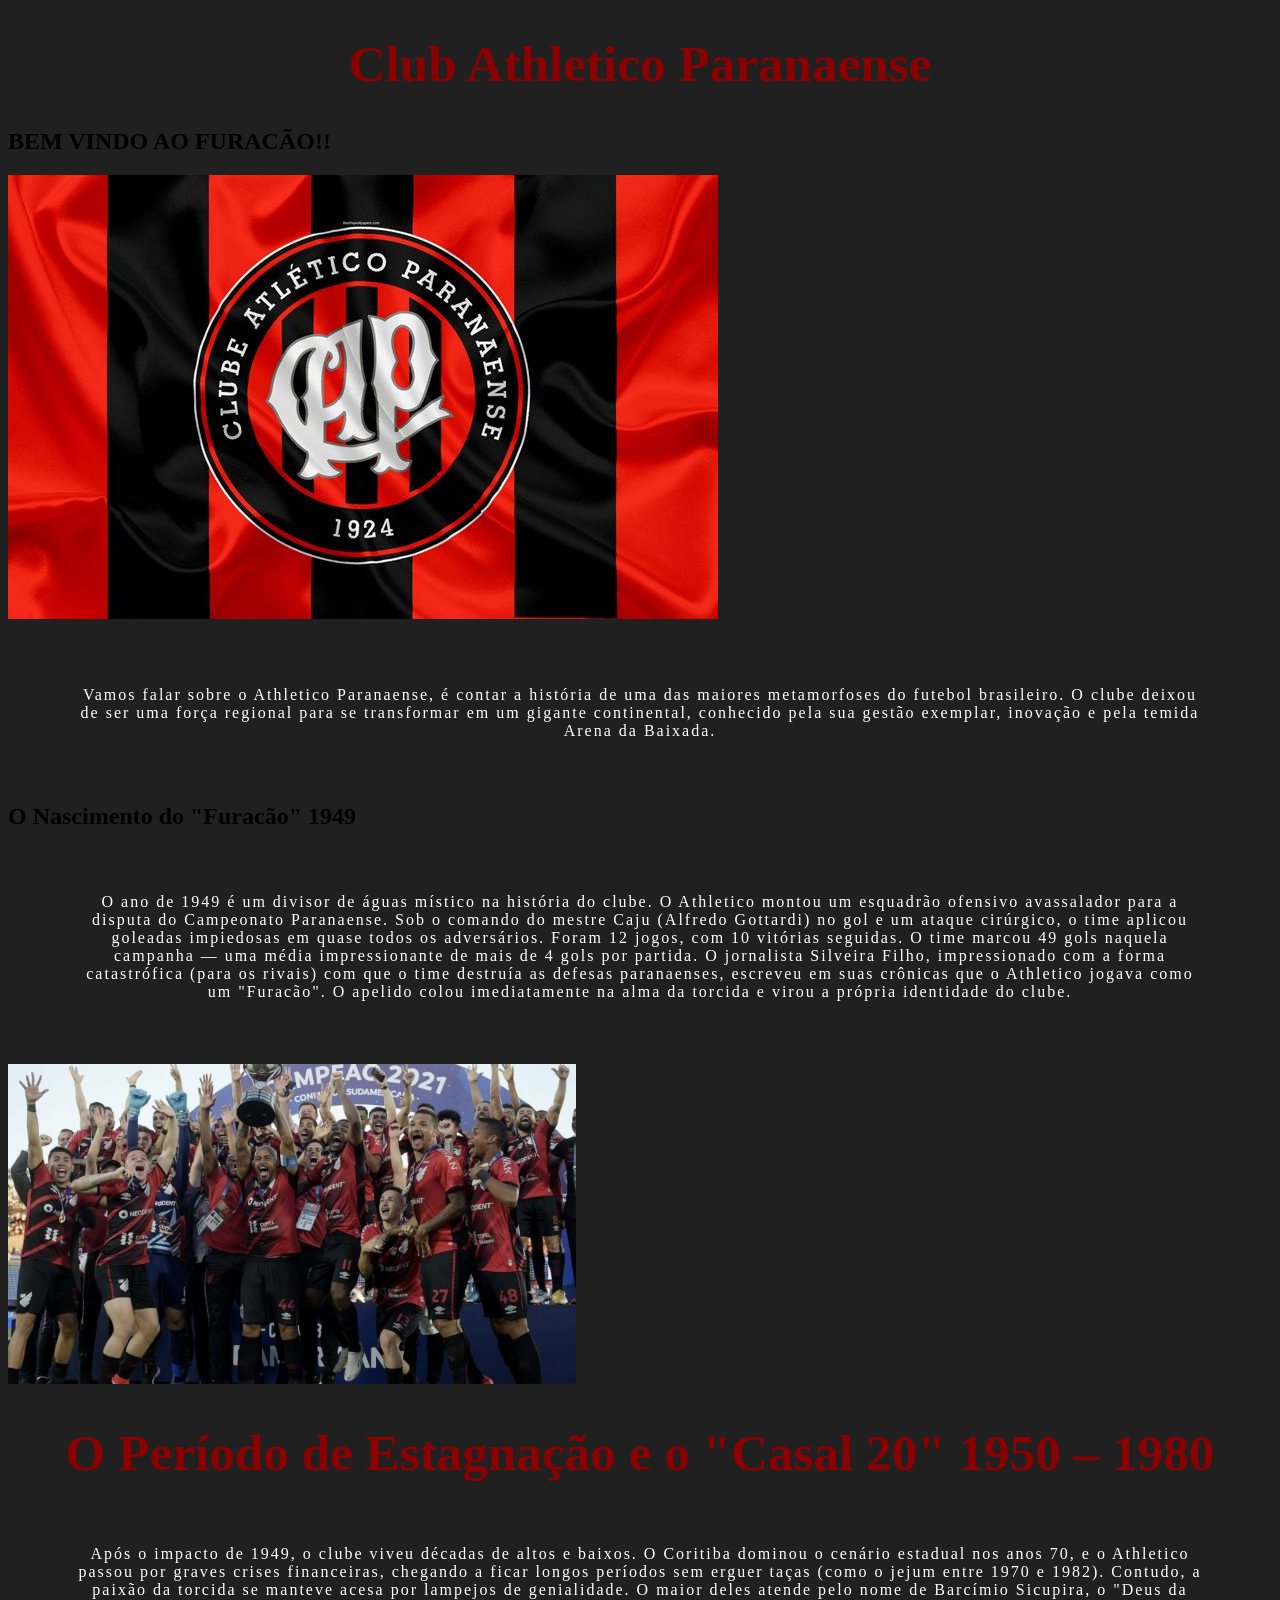
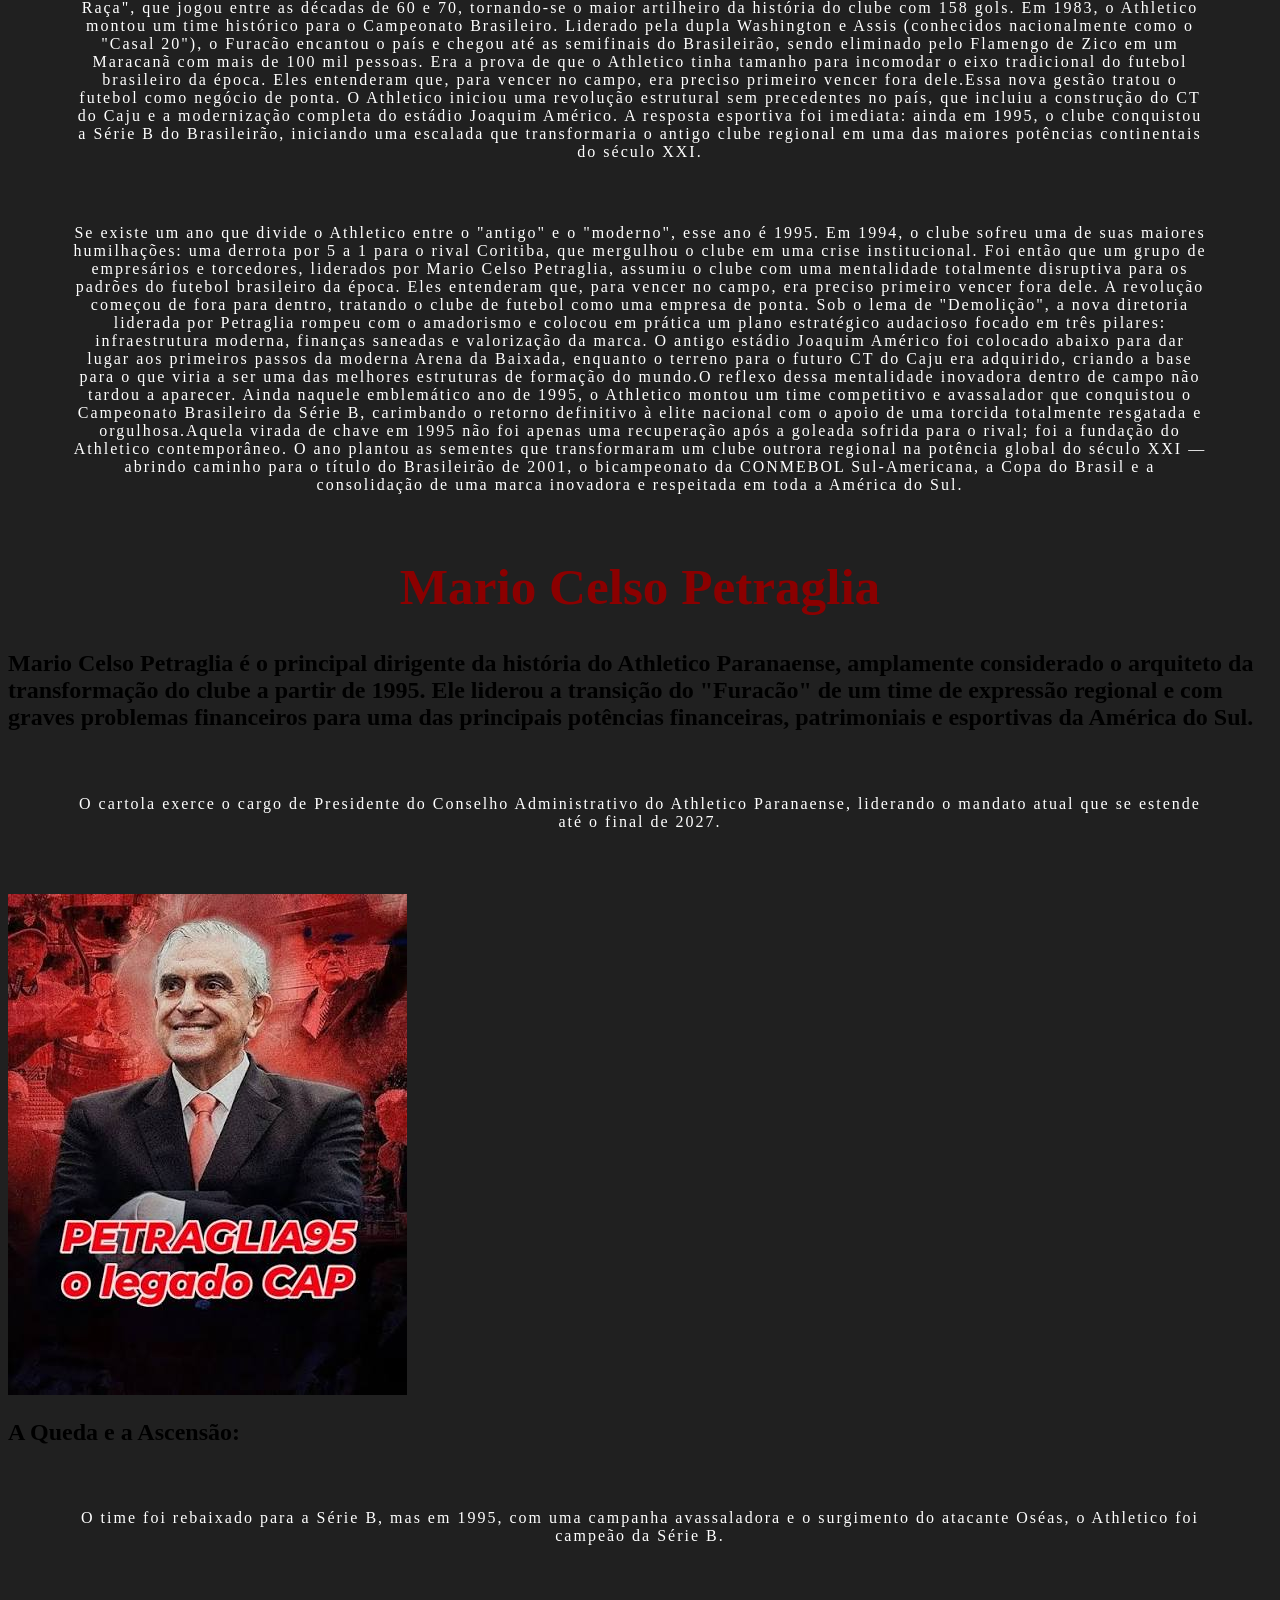
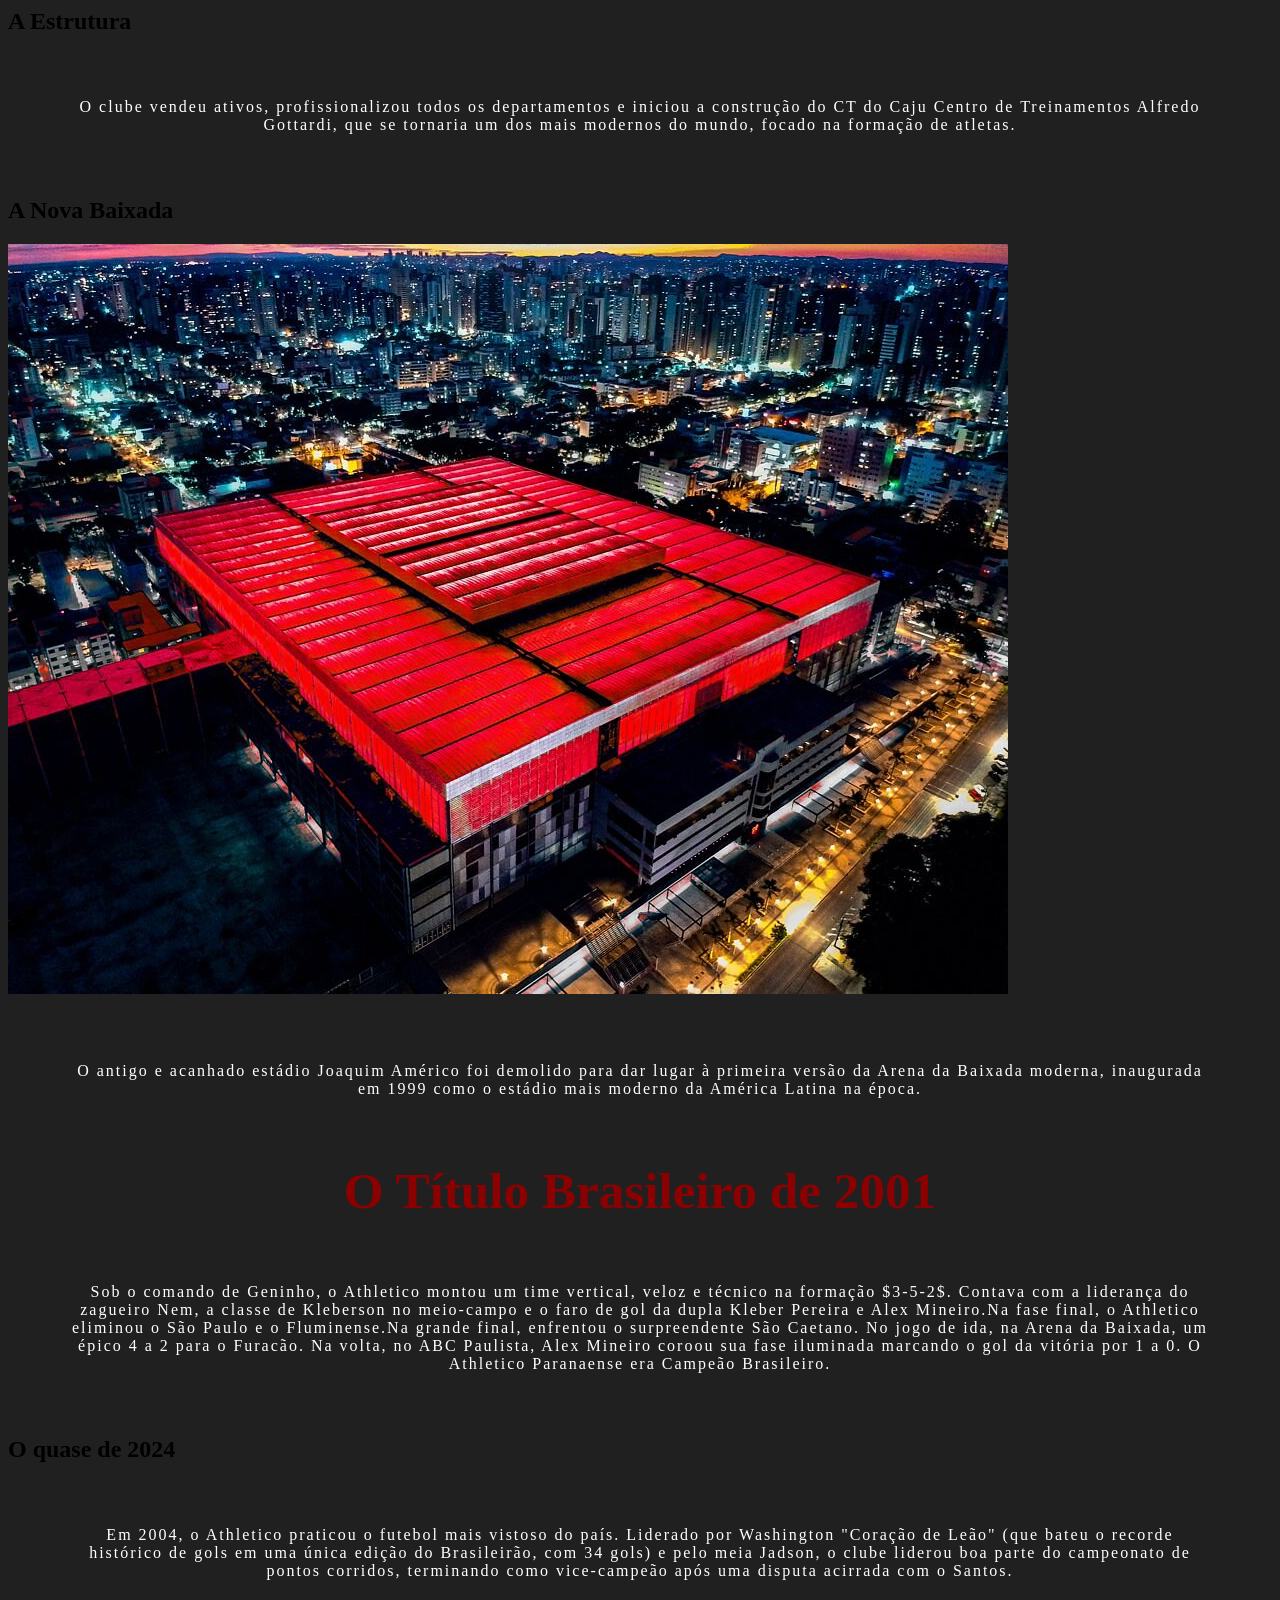
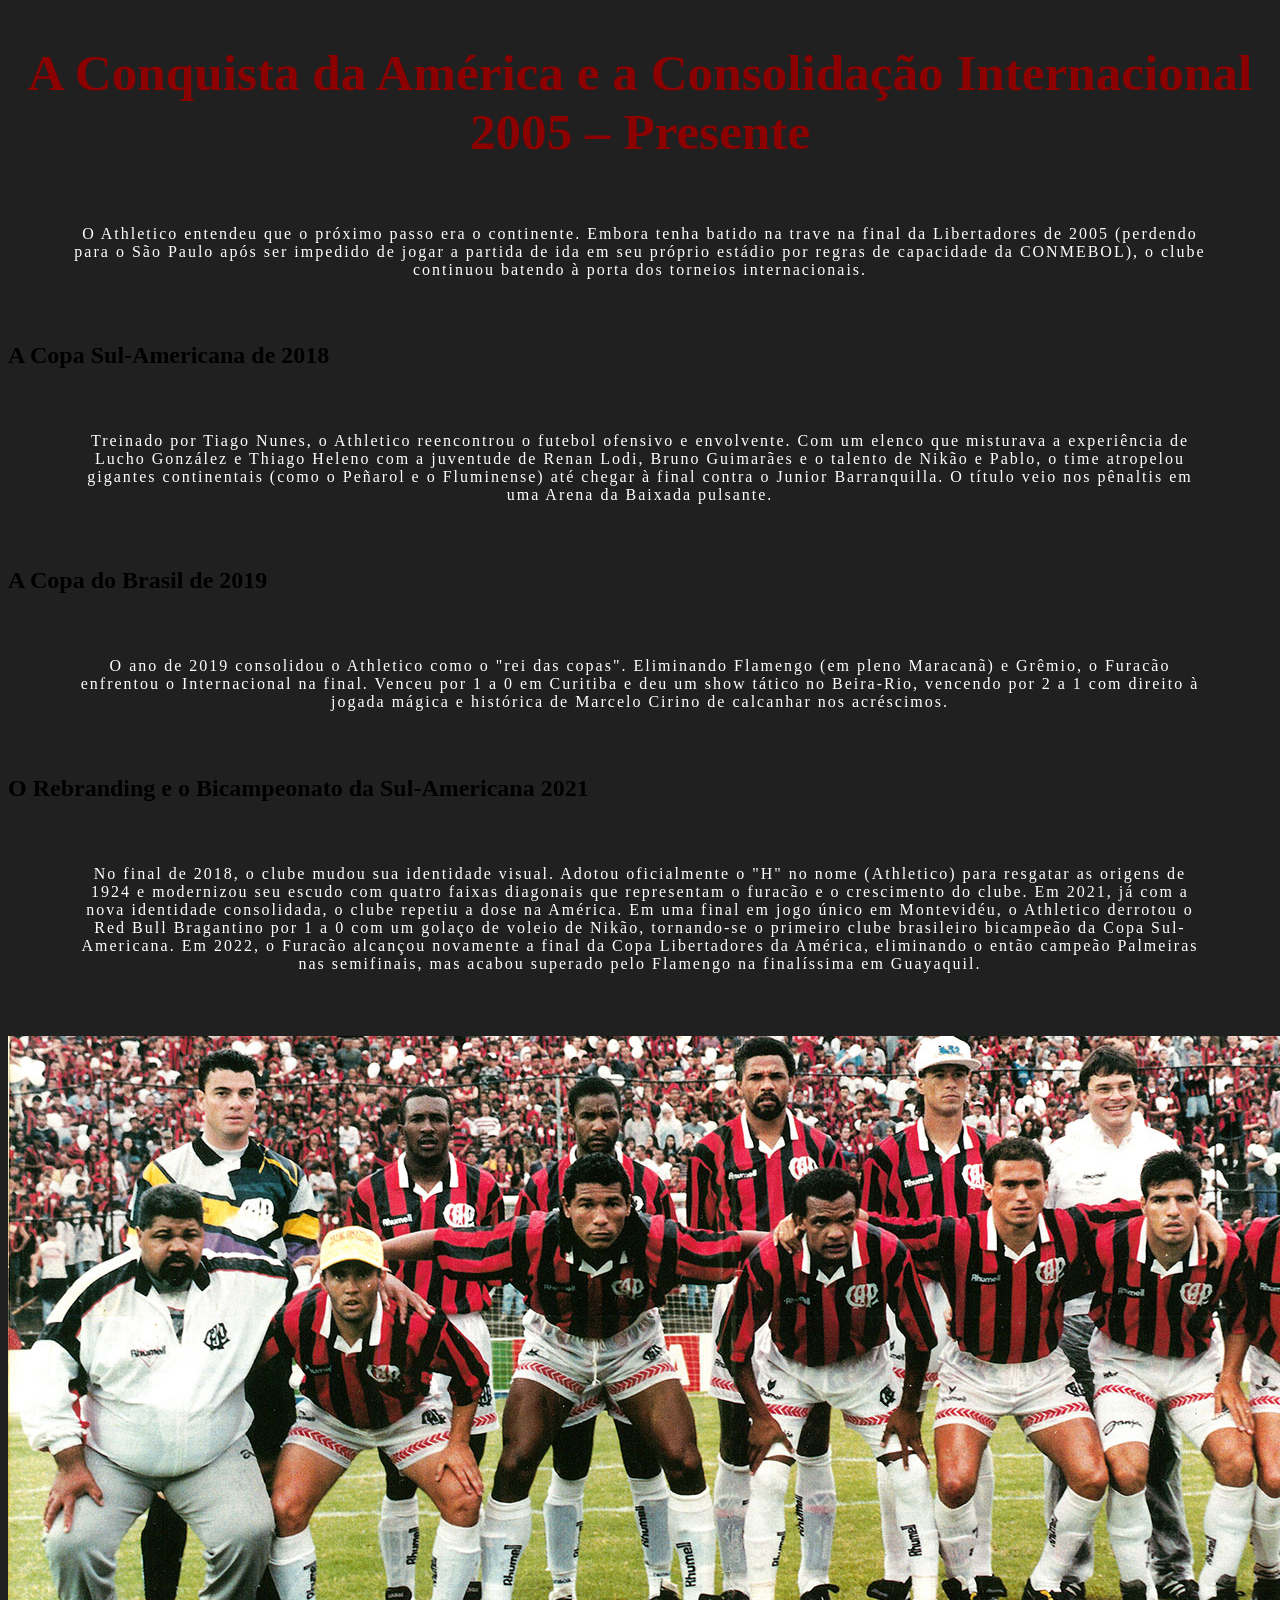
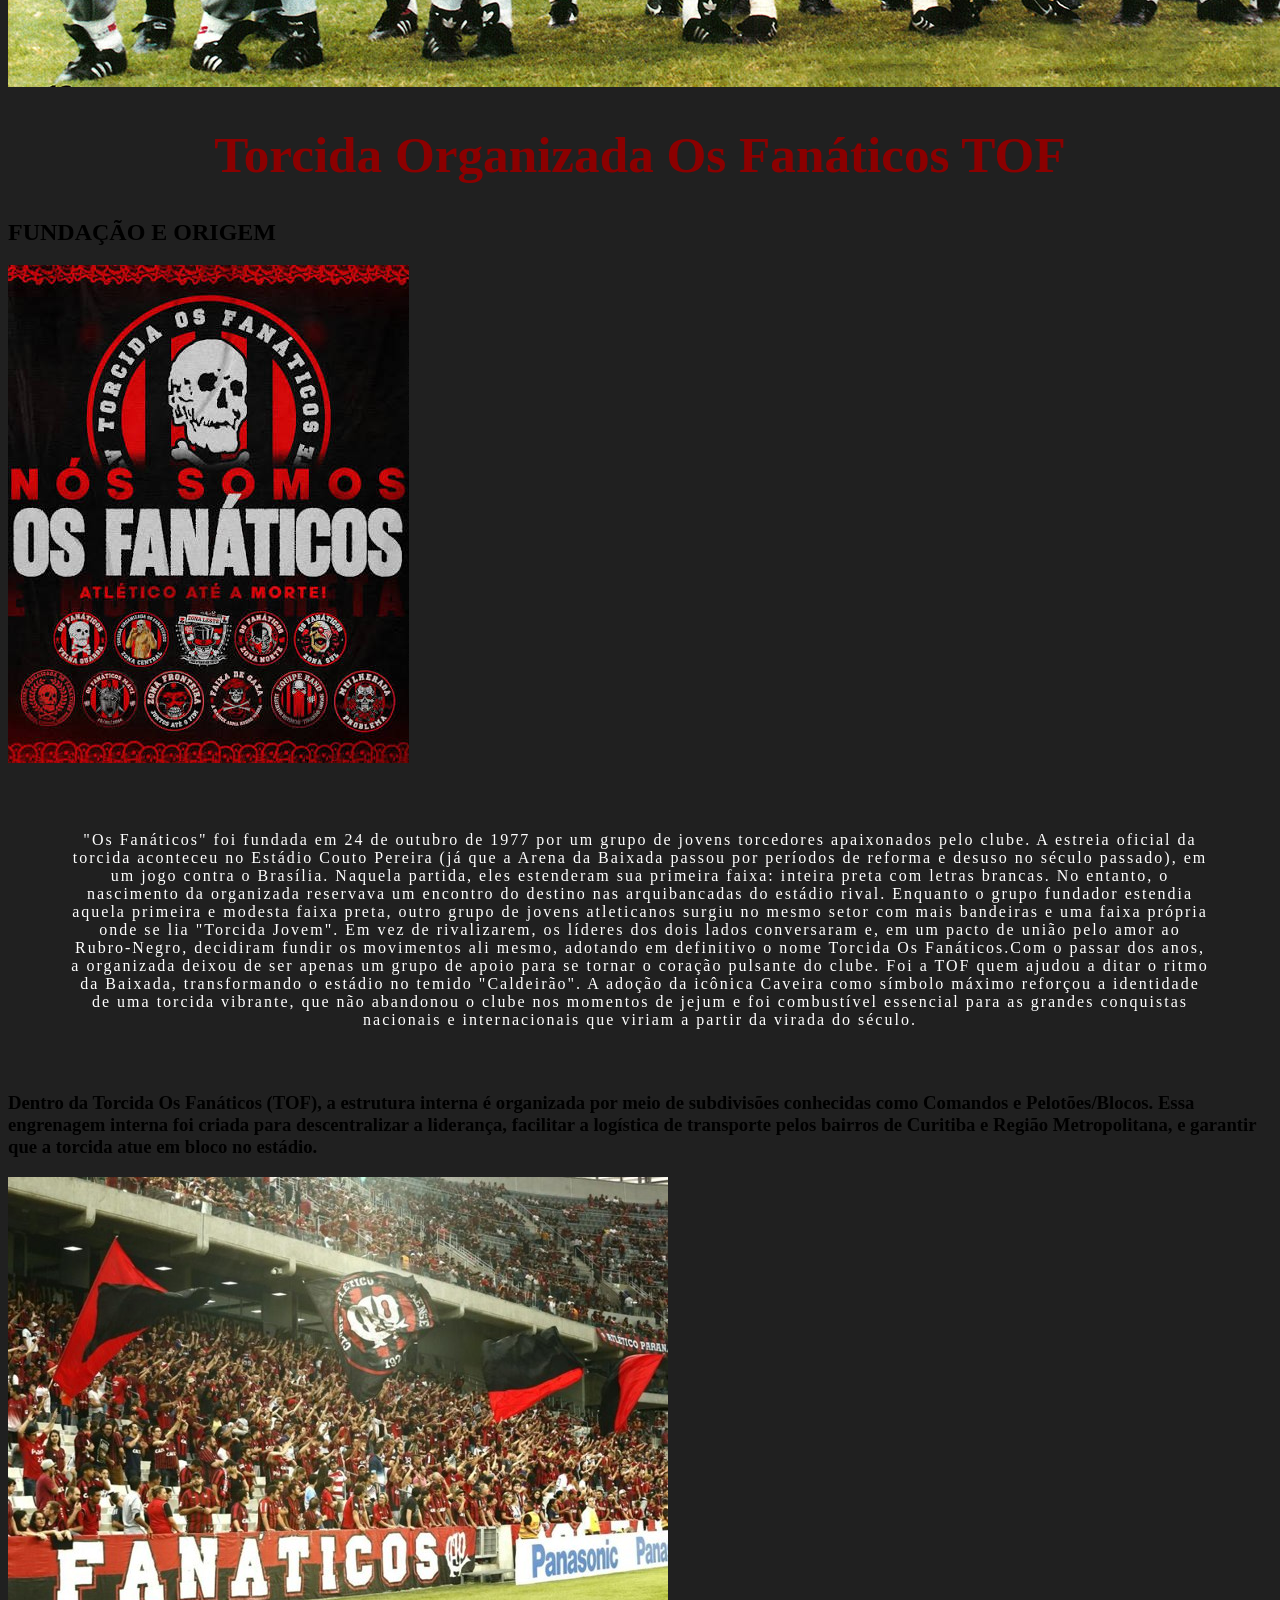
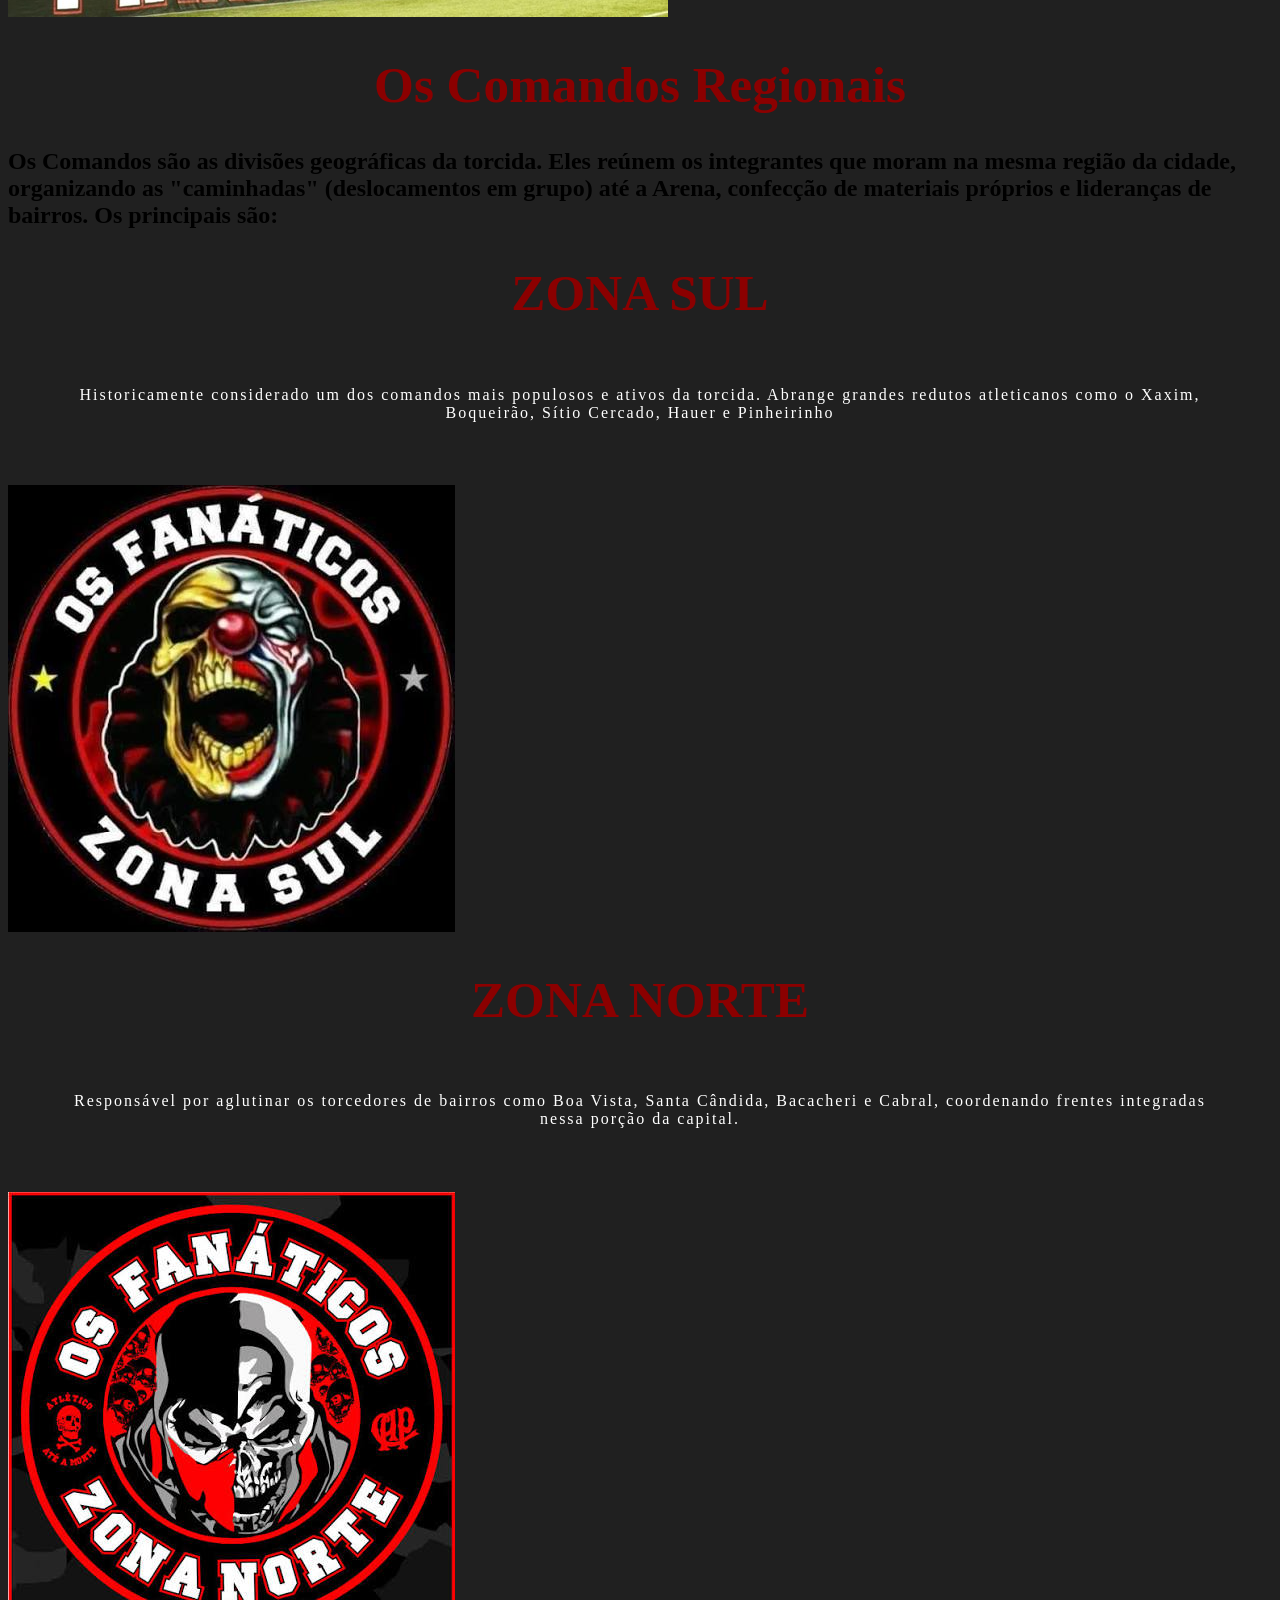
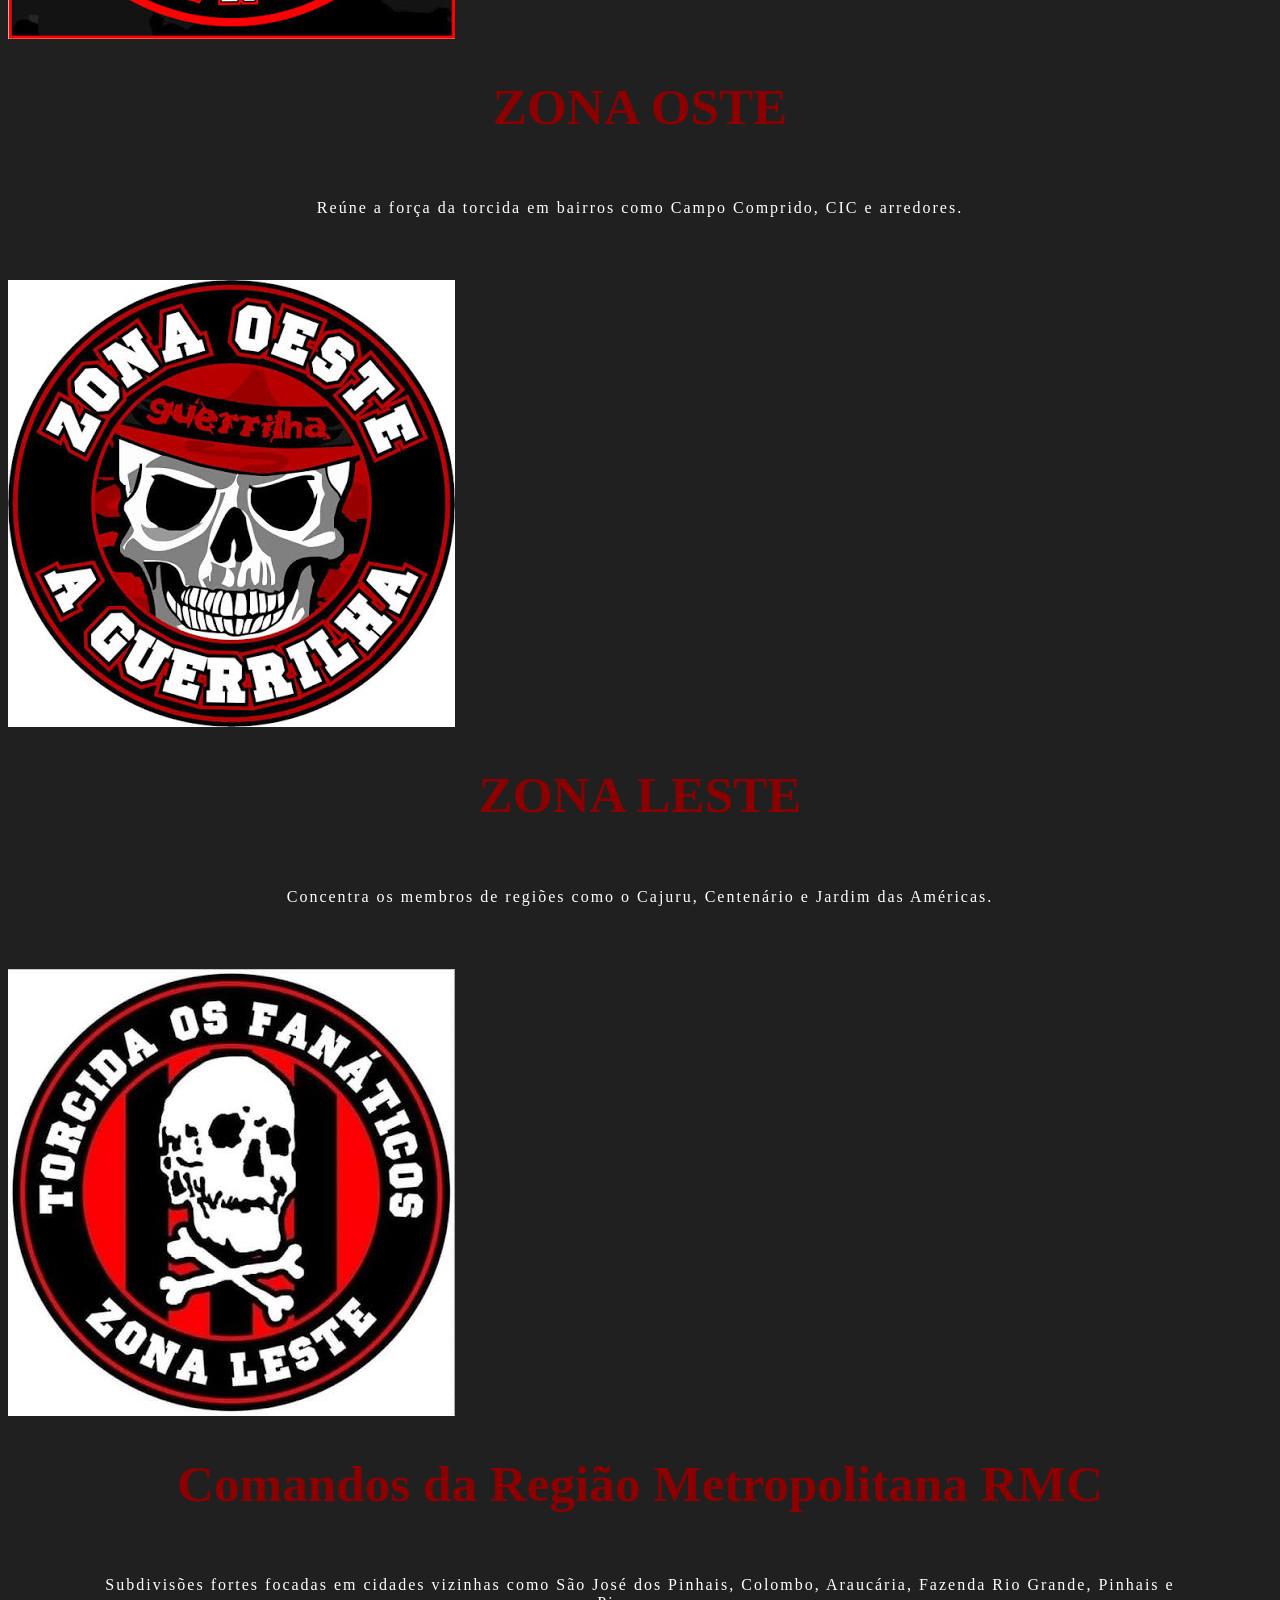
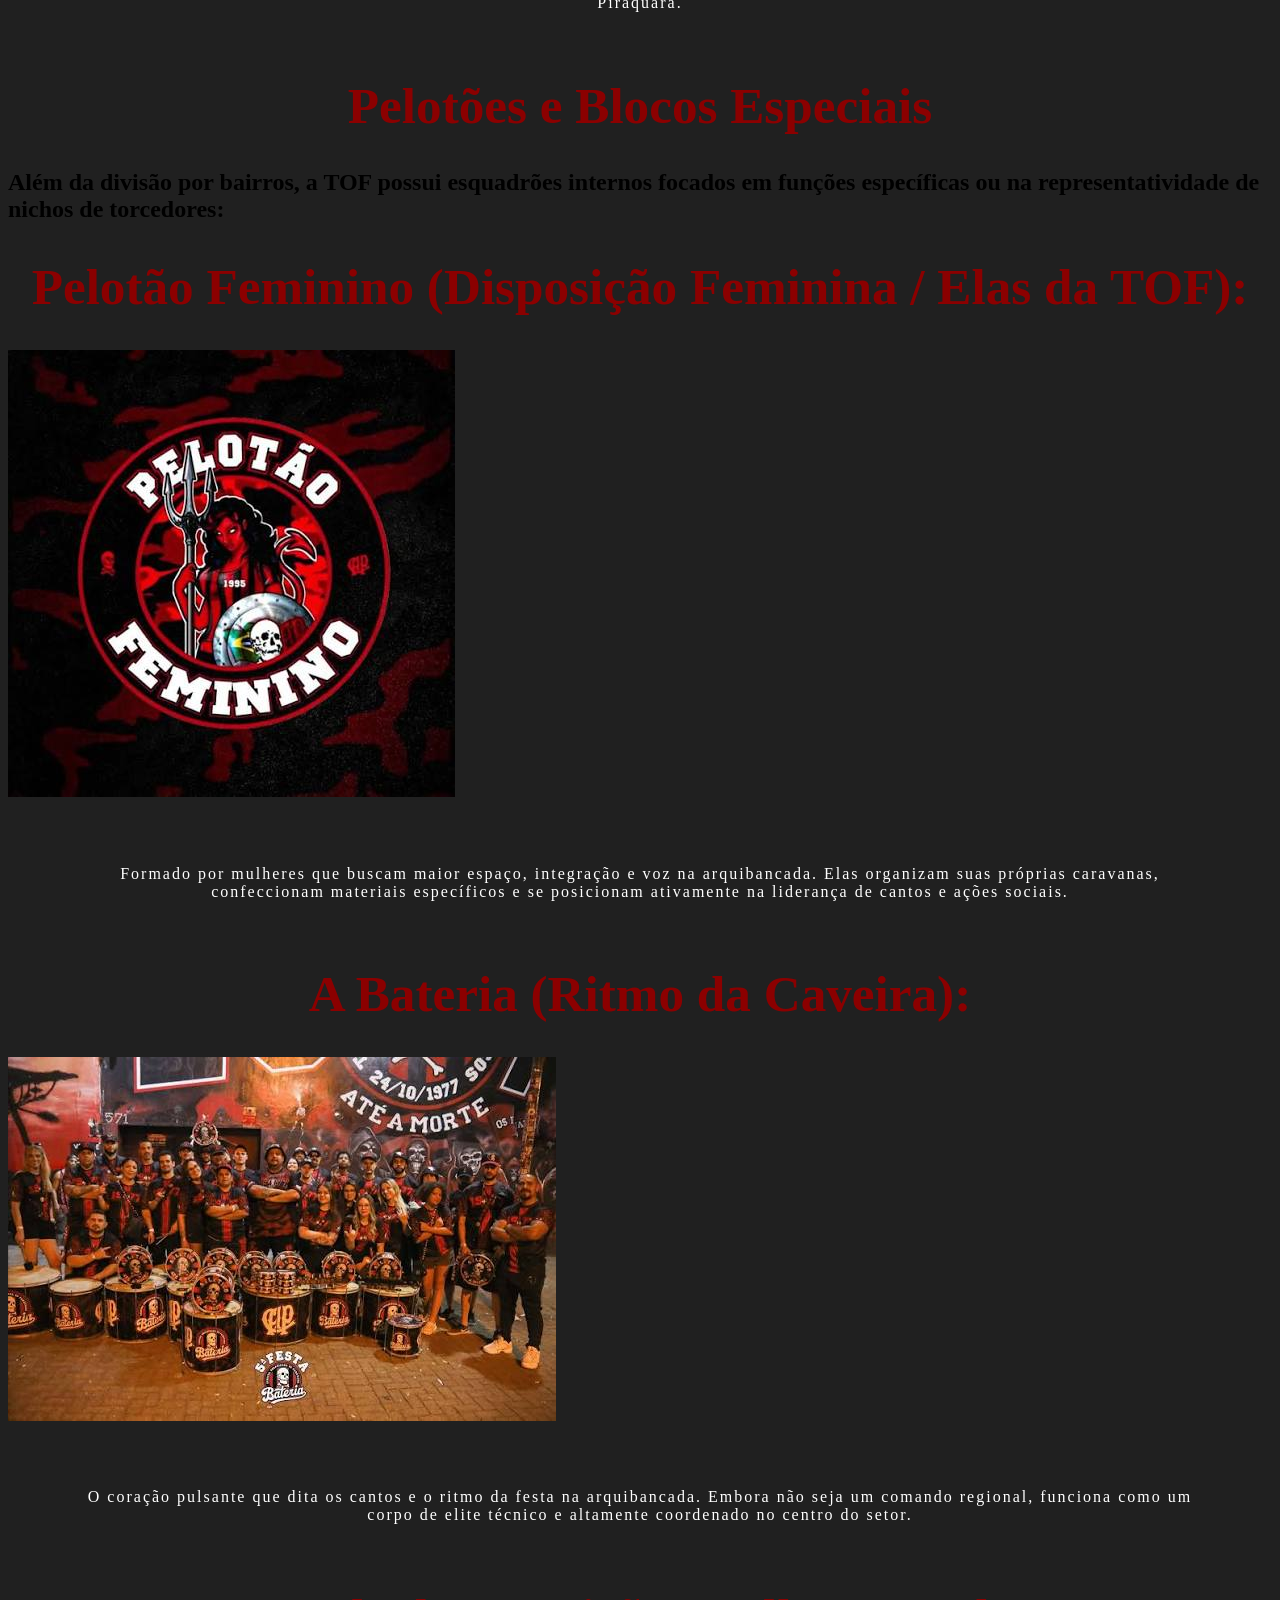
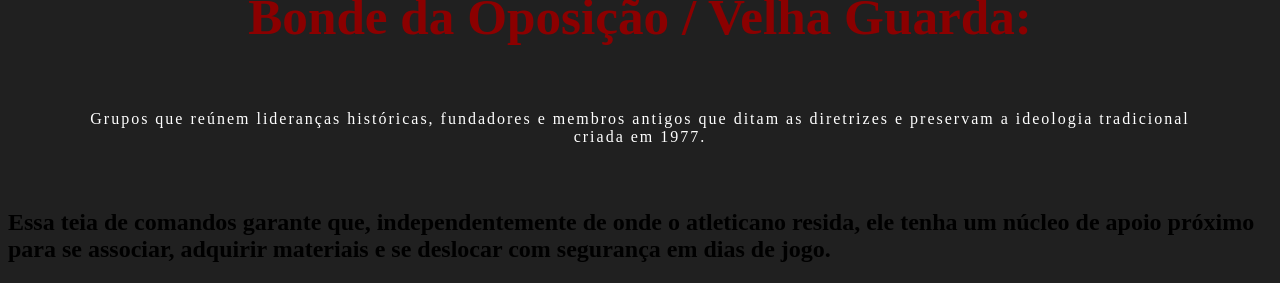
==== index.html @ fcdcac70 "." ====
<!DOCTYPE html>
<html lang="en">
<head>
<meta charset="UTF-8">
<meta name="viewport" content="width=device=width, initial-scale=1.0">
<link rel="stylesheet" href="style.css">
<title>Athletico</title>
</head>
<body>
    <h1>Club Athletico Paranaense</h1>
    <h2>BEM VINDO AO FURACÃO!!</h2>
    <img src="75b02979183a7129c64f2000c97578f3.jpg">
    <p> Vamos falar sobre o Athletico Paranaense, é contar a história de uma das maiores metamorfoses do futebol brasileiro. O clube deixou de ser uma força regional para se transformar em um gigante continental, conhecido pela sua gestão exemplar, inovação e pela temida Arena da Baixada.</p>
    

    <h2>O Nascimento do "Furacão" 1949</h2>
    <p>O ano de 1949 é um divisor de águas místico na história do clube. O Athletico montou um esquadrão ofensivo avassalador para a disputa do Campeonato Paranaense. Sob o comando do mestre Caju (Alfredo Gottardi) no gol e um ataque cirúrgico, o time aplicou goleadas impiedosas em quase todos os adversários.
        Foram 12 jogos, com 10 vitórias seguidas. O time marcou 49 gols naquela campanha — uma média impressionante de mais de 4 gols por partida. O jornalista Silveira Filho, impressionado com a forma catastrófica (para os rivais) com que o time destruía as defesas paranaenses, escreveu em suas crônicas que o Athletico jogava como um "Furacão". O apelido colou imediatamente na alma da torcida e virou a própria identidade do clube.
    </p>
    <img src="titulos-do-Athletico-PR-568x320.jpg">


    <h1>O Período de Estagnação e o "Casal 20" 1950 – 1980</h1>
    <p>Após o impacto de 1949, o clube viveu décadas de altos e baixos. O Coritiba dominou o cenário estadual nos anos 70, e o Athletico passou por graves crises financeiras, chegando a ficar longos períodos sem erguer taças (como o jejum entre 1970 e 1982).
Contudo, a paixão da torcida se manteve acesa por lampejos de genialidade. O maior deles atende pelo nome de Barcímio Sicupira, o "Deus da Raça", que jogou entre as décadas de 60 e 70, tornando-se o maior artilheiro da história do clube com 158 gols.
Em 1983, o Athletico montou um time histórico para o Campeonato Brasileiro. Liderado pela dupla Washington e Assis (conhecidos nacionalmente como o "Casal 20"), o Furacão encantou o país e chegou até as semifinais do Brasileirão, sendo eliminado pelo Flamengo de Zico em um Maracanã com mais de 100 mil pessoas. Era a prova de que o Athletico tinha tamanho para incomodar o eixo tradicional do futebol brasileiro da época. Eles entenderam que, para vencer no campo, era preciso primeiro vencer fora dele.Essa nova gestão tratou o futebol como negócio de ponta. O Athletico iniciou uma revolução estrutural sem precedentes no país, que incluiu a construção do CT do Caju e a modernização completa do estádio Joaquim Américo. A resposta esportiva foi imediata: ainda em 1995, o clube conquistou a Série B do Brasileirão, iniciando uma escalada que transformaria o antigo clube regional em uma das maiores potências continentais do século XXI.
</p>

<p>Se existe um ano que divide o Athletico entre o "antigo" e o "moderno", esse ano é 1995. Em 1994, o clube sofreu uma de suas maiores humilhações: uma derrota por 5 a 1 para o rival Coritiba, que mergulhou o clube em uma crise institucional.
Foi então que um grupo de empresários e torcedores, liderados por Mario Celso Petraglia, assumiu o clube com uma mentalidade totalmente disruptiva para os padrões do futebol brasileiro da época. Eles entenderam que, para vencer no campo, era preciso primeiro vencer fora dele. A revolução começou de fora para dentro, tratando o clube de futebol como uma empresa de ponta. Sob o lema de "Demolição", a nova diretoria liderada por Petraglia rompeu com o amadorismo e colocou em prática um plano estratégico audacioso focado em três pilares: infraestrutura moderna, finanças saneadas e valorização da marca. O antigo estádio Joaquim Américo foi colocado abaixo para dar lugar aos primeiros passos da moderna Arena da Baixada, enquanto o terreno para o futuro CT do Caju era adquirido, criando a base para o que viria a ser uma das melhores estruturas de formação do mundo.O reflexo dessa mentalidade inovadora dentro de campo não tardou a aparecer. Ainda naquele emblemático ano de 1995, o Athletico montou um time competitivo e avassalador que conquistou o Campeonato Brasileiro da Série B, carimbando o retorno definitivo à elite nacional com o apoio de uma torcida totalmente resgatada e orgulhosa.Aquela virada de chave em 1995 não foi apenas uma recuperação após a goleada sofrida para o rival; foi a fundação do Athletico contemporâneo. O ano plantou as sementes que transformaram um clube outrora regional na potência global do século XXI — abrindo caminho para o título do Brasileirão de 2001, o bicampeonato da CONMEBOL Sul-Americana, a Copa do Brasil e a consolidação de uma marca inovadora e respeitada em toda a América do Sul.
</p>

<h1>Mario Celso Petraglia</h1>
<h2>Mario Celso Petraglia é o principal dirigente da história do Athletico Paranaense, amplamente considerado o arquiteto da transformação do clube a partir de 1995. Ele liderou a transição do "Furacão" de um time de expressão regional e com graves problemas financeiros para uma das principais potências financeiras, patrimoniais e esportivas da América do Sul.</h2>
<p>O cartola exerce o cargo de Presidente do Conselho Administrativo do Athletico Paranaense, liderando o mandato atual que se estende até o final de 2027.</p>

<img src="mario.jpeg">

<h2>A Queda e a Ascensão:</h2>
<p>O time foi rebaixado para a Série B, mas em 1995, com uma campanha avassaladora e o surgimento do atacante Oséas, o Athletico foi campeão da Série B.</p>
<h2>A Estrutura</h2>
<p>O clube vendeu ativos, profissionalizou todos os departamentos e iniciou a construção do CT do Caju Centro de Treinamentos Alfredo Gottardi, que se tornaria um dos mais modernos do mundo, focado na formação de atletas.</p>

<h2>A Nova Baixada</h2>
<img src="iluminacao-noturna-da.jpg">

<p>O antigo e acanhado estádio Joaquim Américo foi demolido para dar lugar à primeira versão da Arena da Baixada moderna, inaugurada em 1999 como o estádio mais moderno da América Latina na época.</p>
<h1>O Título Brasileiro de 2001</h1>
<p>Sob o comando de Geninho, o Athletico montou um time vertical, veloz e técnico na formação $3-5-2$. Contava com a liderança do zagueiro Nem, a classe de Kleberson no meio-campo e o faro de gol da dupla Kleber Pereira e Alex Mineiro.Na fase final, o Athletico eliminou o São Paulo e o Fluminense.Na grande final, enfrentou o surpreendente São Caetano. No jogo de ida, na Arena da Baixada, um épico 4 a 2 para o Furacão. Na volta, no ABC Paulista, Alex Mineiro coroou sua fase iluminada marcando o gol da vitória por 1 a 0. O Athletico Paranaense era Campeão Brasileiro.</p>
<h2>O quase de 2024</h2>
<p>Em 2004, o Athletico praticou o futebol mais vistoso do país. Liderado por Washington "Coração de Leão" (que bateu o recorde histórico de gols em uma única edição do Brasileirão, com 34 gols) e pelo meia Jadson, o clube liderou boa parte do campeonato de pontos corridos, terminando como vice-campeão após uma disputa acirrada com o Santos.</p>

<h1>A Conquista da América e a Consolidação Internacional 2005 – Presente</h1>
<p>O Athletico entendeu que o próximo passo era o continente. Embora tenha batido na trave na final da Libertadores de 2005 (perdendo para o São Paulo após ser impedido de jogar a partida de ida em seu próprio estádio por regras de capacidade da CONMEBOL), o clube continuou batendo à porta dos torneios internacionais.</p>
<h2>A Copa Sul-Americana de 2018</h2>
<p>Treinado por Tiago Nunes, o Athletico reencontrou o futebol ofensivo e envolvente. Com um elenco que misturava a experiência de Lucho González e Thiago Heleno com a juventude de Renan Lodi, Bruno Guimarães e o talento de Nikão e Pablo, o time atropelou gigantes continentais (como o Peñarol e o Fluminense) até chegar à final contra o Junior Barranquilla. O título veio nos pênaltis em uma Arena da Baixada pulsante.</p>
<h2>A Copa do Brasil de 2019</h2>
<p>O ano de 2019 consolidou o Athletico como o "rei das copas". Eliminando Flamengo (em pleno Maracanã) e Grêmio, o Furacão enfrentou o Internacional na final. Venceu por 1 a 0 em Curitiba e deu um show tático no Beira-Rio, vencendo por 2 a 1 com direito à jogada mágica e histórica de Marcelo Cirino de calcanhar nos acréscimos.</p>
<h2>O Rebranding e o Bicampeonato da Sul-Americana 2021</h2>
<p>No final de 2018, o clube mudou sua identidade visual. Adotou oficialmente o "H" no nome (Athletico) para resgatar as origens de 1924 e modernizou seu escudo com quatro faixas diagonais que representam o furacão e o crescimento do clube.

Em 2021, já com a nova identidade consolidada, o clube repetiu a dose na América. Em uma final em jogo único em Montevidéu, o Athletico derrotou o Red Bull Bragantino por 1 a 0 com um golaço de voleio de Nikão, tornando-se o primeiro clube brasileiro bicampeão da Copa Sul-Americana.

Em 2022, o Furacão alcançou novamente a final da Copa Libertadores da América, eliminando o então campeão Palmeiras nas semifinais, mas acabou superado pelo Flamengo na finalíssima em Guayaquil.
</p>
 <img src="1995-O-PRIMEIRO-TITULO-NACIONAL1.jpg">

 <h1>Torcida Organizada Os Fanáticos TOF</h1>
 
 <h2>FUNDAÇÃO E ORIGEM</h2>
 <img src="images (4).jpeg">
 <p>"Os Fanáticos" foi fundada em 24 de outubro de 1977 por um grupo de jovens torcedores apaixonados pelo clube. A estreia oficial da torcida aconteceu no Estádio Couto Pereira (já que a Arena da Baixada passou por períodos de reforma e desuso no século passado), em um jogo contra o Brasília. Naquela partida, eles estenderam sua primeira faixa: inteira preta com letras brancas.
No entanto, o nascimento da organizada reservava um encontro do destino nas arquibancadas do estádio rival. Enquanto o grupo fundador estendia aquela primeira e modesta faixa preta, outro grupo de jovens atleticanos surgiu no mesmo setor com mais bandeiras e uma faixa própria onde se lia "Torcida Jovem". Em vez de rivalizarem, os líderes dos dois lados conversaram e, em um pacto de união pelo amor ao Rubro-Negro, decidiram fundir os movimentos ali mesmo, adotando em definitivo o nome Torcida Os Fanáticos.Com o passar dos anos, a organizada deixou de ser apenas um grupo de apoio para se tornar o coração pulsante do clube. Foi a TOF quem ajudou a ditar o ritmo da Baixada, transformando o estádio no temido "Caldeirão". A adoção da icônica Caveira como símbolo máximo reforçou a identidade de uma torcida vibrante, que não abandonou o clube nos momentos de jejum e foi combustível essencial para as grandes conquistas nacionais e internacionais que viriam a partir da virada do século.
 </p>

 <h3>Dentro da Torcida Os Fanáticos (TOF), a estrutura interna é organizada por meio de subdivisões conhecidas como Comandos e Pelotões/Blocos. Essa engrenagem interna foi criada para descentralizar a liderança, facilitar a logística de transporte pelos bairros de Curitiba e Região Metropolitana, e garantir que a torcida atue em bloco no estádio.</h3>
 <img src="tof.jpg">
 <h1>Os Comandos Regionais</h1>
 <h2>Os Comandos são as divisões geográficas da torcida. Eles reúnem os integrantes que moram na mesma região da cidade, organizando as "caminhadas" (deslocamentos em grupo) até a Arena, confecção de materiais próprios e lideranças de bairros. Os principais são:</h2>
 
 <h1>ZONA SUL</h1>
 <p> Historicamente considerado um dos comandos mais populosos e ativos da torcida. Abrange grandes redutos atleticanos como o Xaxim, Boqueirão, Sítio Cercado, Hauer e Pinheirinho</p>
 <img src="zonasul.jpeg">

 <h1>ZONA NORTE</h1>
 <p>Responsável por aglutinar os torcedores de bairros como Boa Vista, Santa Cândida, Bacacheri e Cabral, coordenando frentes integradas nessa porção da capital.</p>
 <img src="images (2).jpeg">

 <h1>ZONA OSTE</h1>
 <p>Reúne a força da torcida em bairros como Campo Comprido, CIC e arredores.</p>
 <img src="images (3).jpeg">

 <h1>ZONA LESTE</h1>
 <p>Concentra os membros de regiões como o Cajuru, Centenário e Jardim das Américas.</p>
 <img src="zonaleste.jpeg">

 <h1>Comandos da Região Metropolitana RMC</h1>
 <p>Subdivisões fortes focadas em cidades vizinhas como São José dos Pinhais, Colombo, Araucária, Fazenda Rio Grande, Pinhais e Piraquara.</p>

 <h1>Pelotões e Blocos Especiais</h1>
 <h2>Além da divisão por bairros, a TOF possui esquadrões internos focados em funções específicas ou na representatividade de nichos de torcedores:</h2>

 <h1>Pelotão Feminino (Disposição Feminina / Elas da TOF):</h1>
 <img src="images.jpeg">
 <p>Formado por mulheres que buscam maior espaço, integração e voz na arquibancada. Elas organizam suas próprias caravanas, confeccionam materiais específicos e se posicionam ativamente na liderança de cantos e ações sociais.</p>

 <h1>A Bateria (Ritmo da Caveira):</h1>
 <img src="bateria.jpeg">
 <p>O coração pulsante que dita os cantos e o ritmo da festa na arquibancada. Embora não seja um comando regional, funciona como um corpo de elite técnico e altamente coordenado no centro do setor.</p>

 <h1>Bonde da Oposição / Velha Guarda:</h1>
 <p>Grupos que reúnem lideranças históricas, fundadores e membros antigos que ditam as diretrizes e preservam a ideologia tradicional criada em 1977.</p>
 <h2>Essa teia de comandos garante que, independentemente de onde o atleticano resida, ele tenha um núcleo de apoio próximo para se associar, adquirir materiais e se deslocar com segurança em dias de jogo.</h2>
---- style.css ----
body{
    background-color: rgb(32, 32, 32);
}
h1{
    color:darkred;
    text-align: center;
    font-family: 'Times New Roman', Times, serif;
    font-size: 4vw;
}
p{
    color:rgb(255, 255, 255);
    text-align: center;
    font-family: "Papyrus", fantasy;
    margin: 5%;
    letter-spacing: 2px;
}
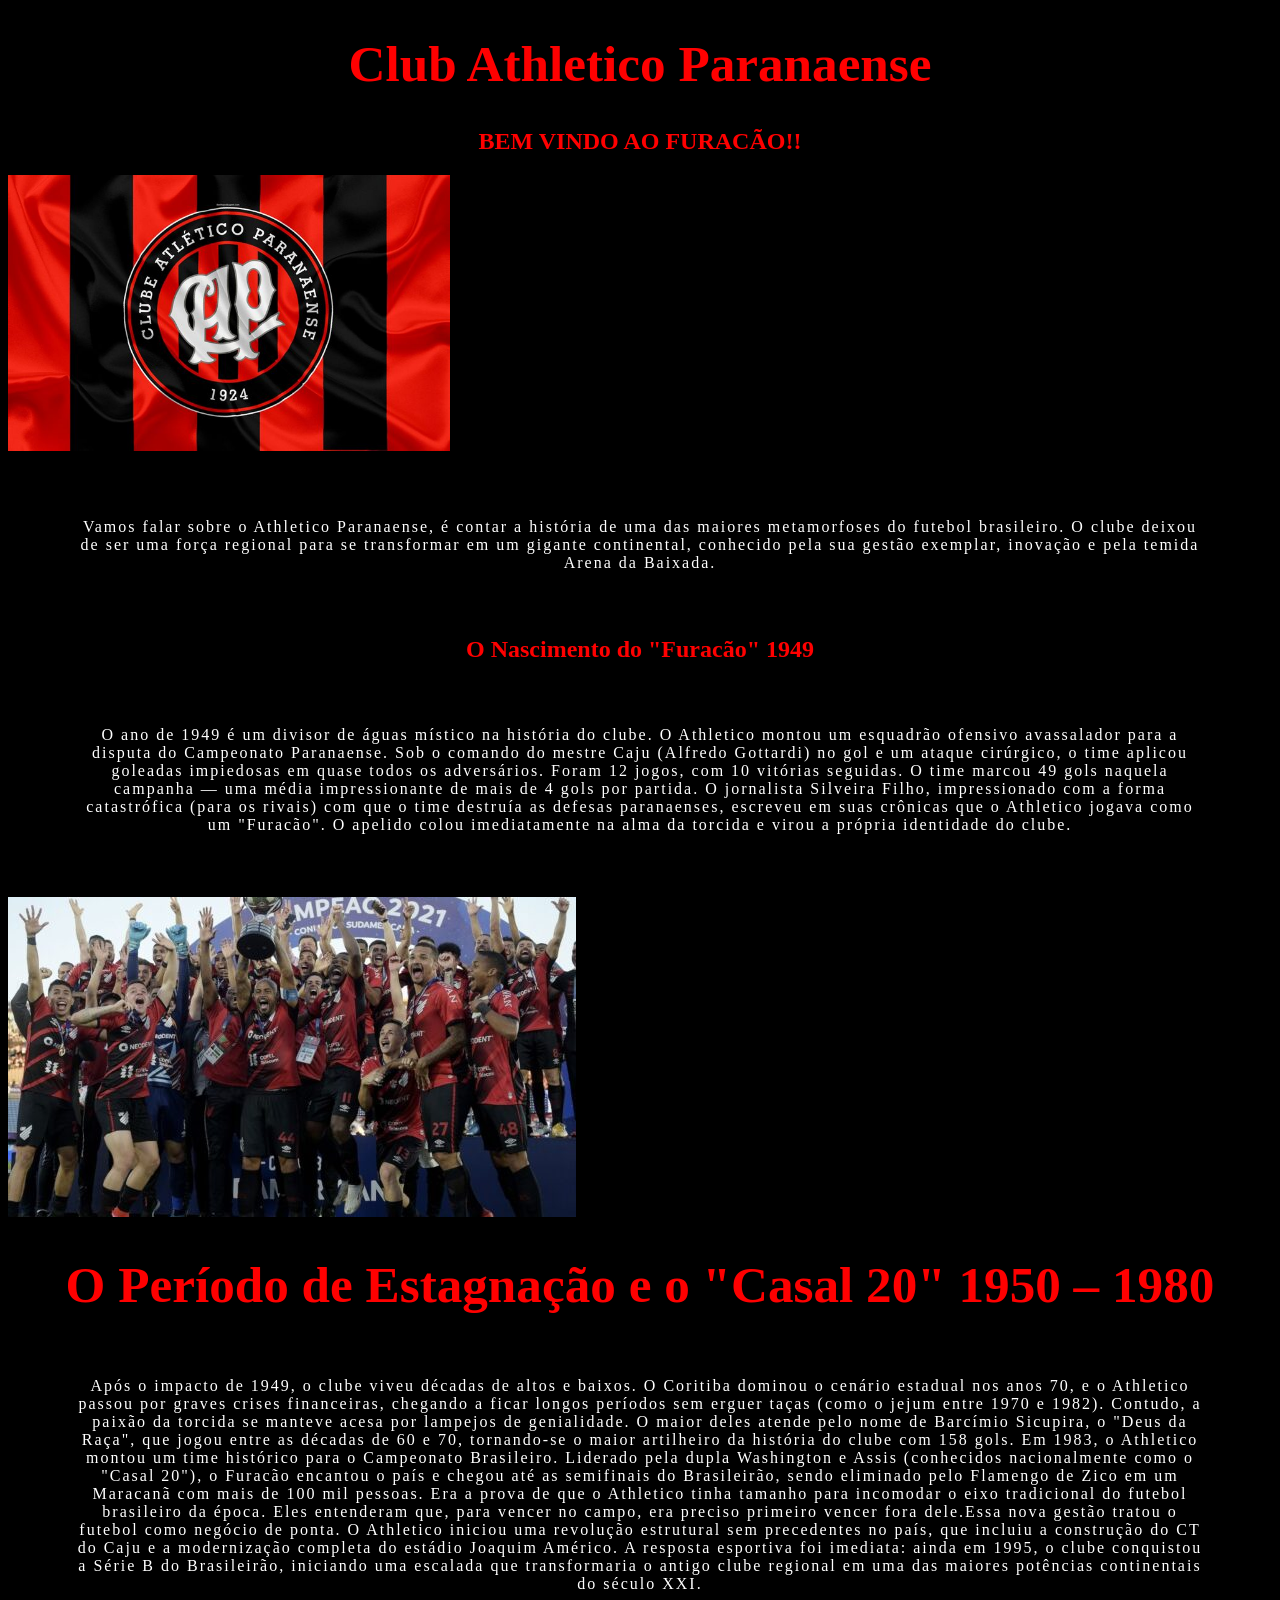
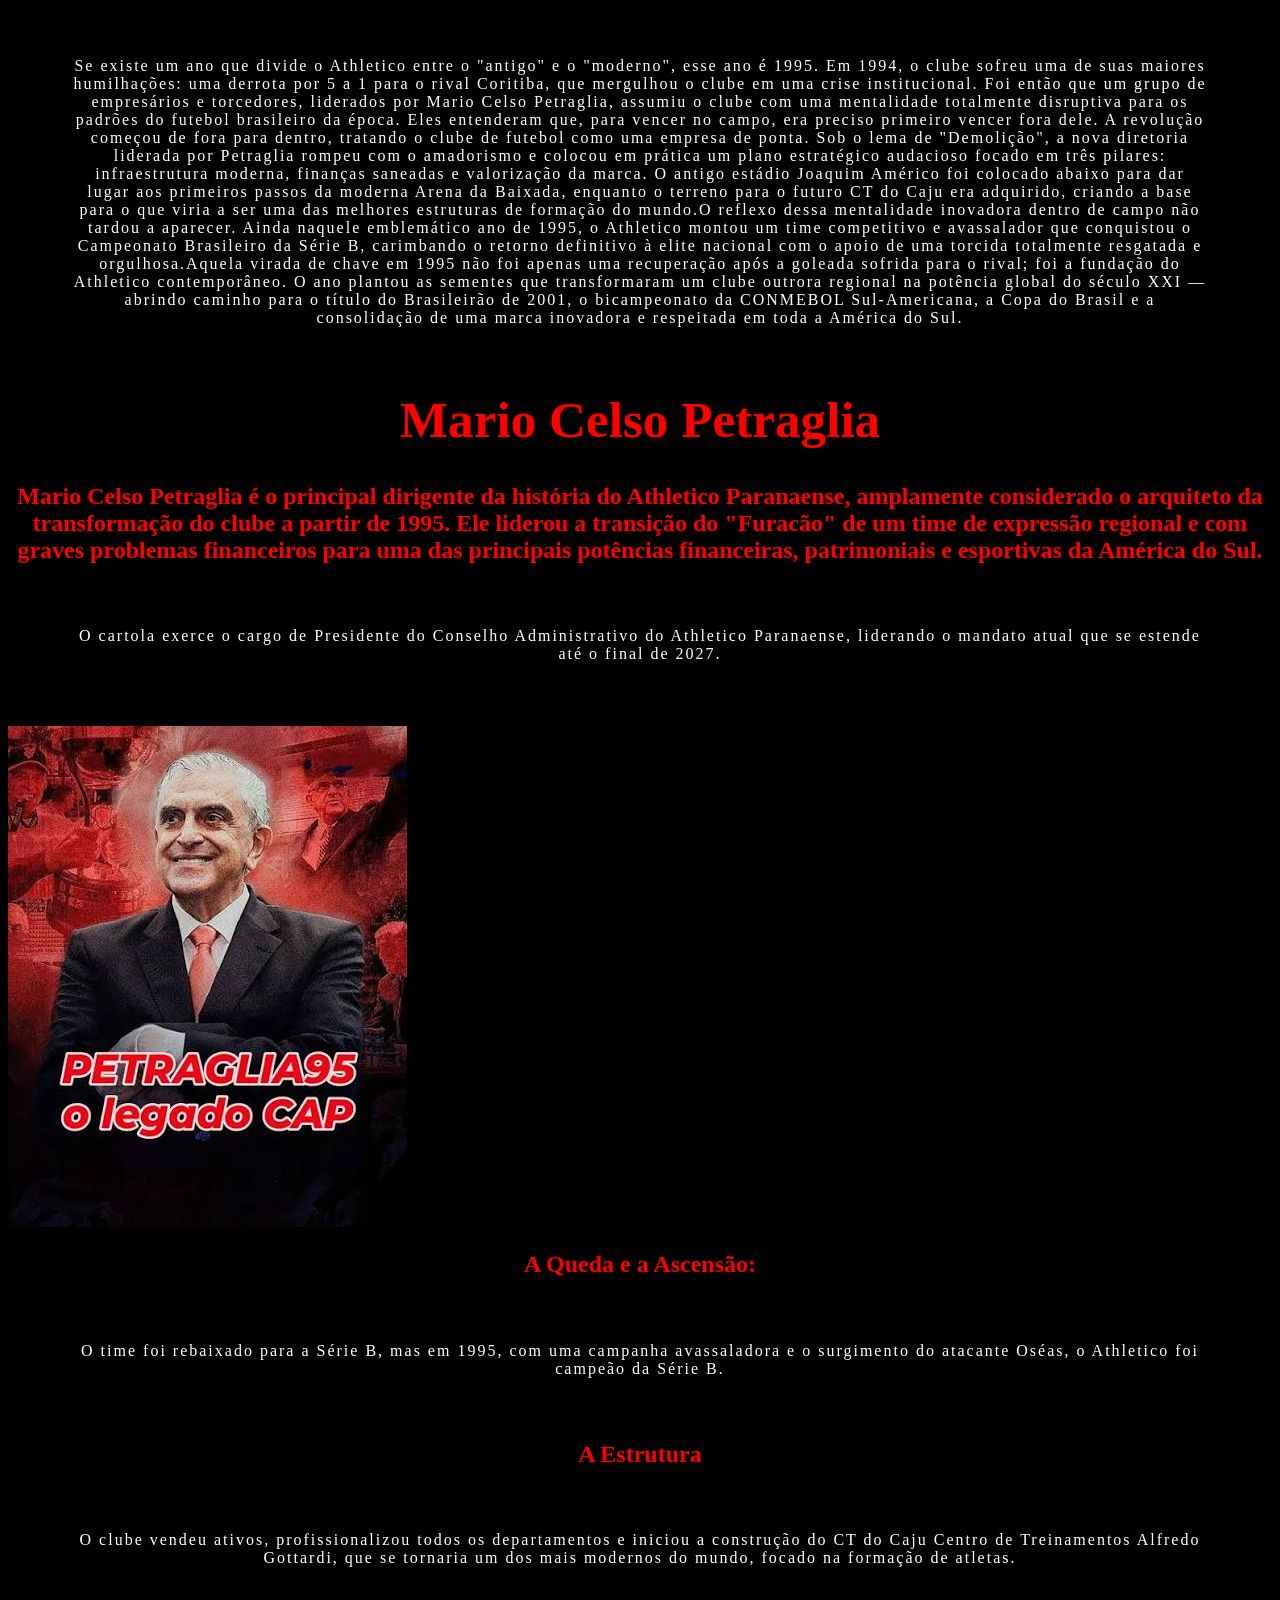
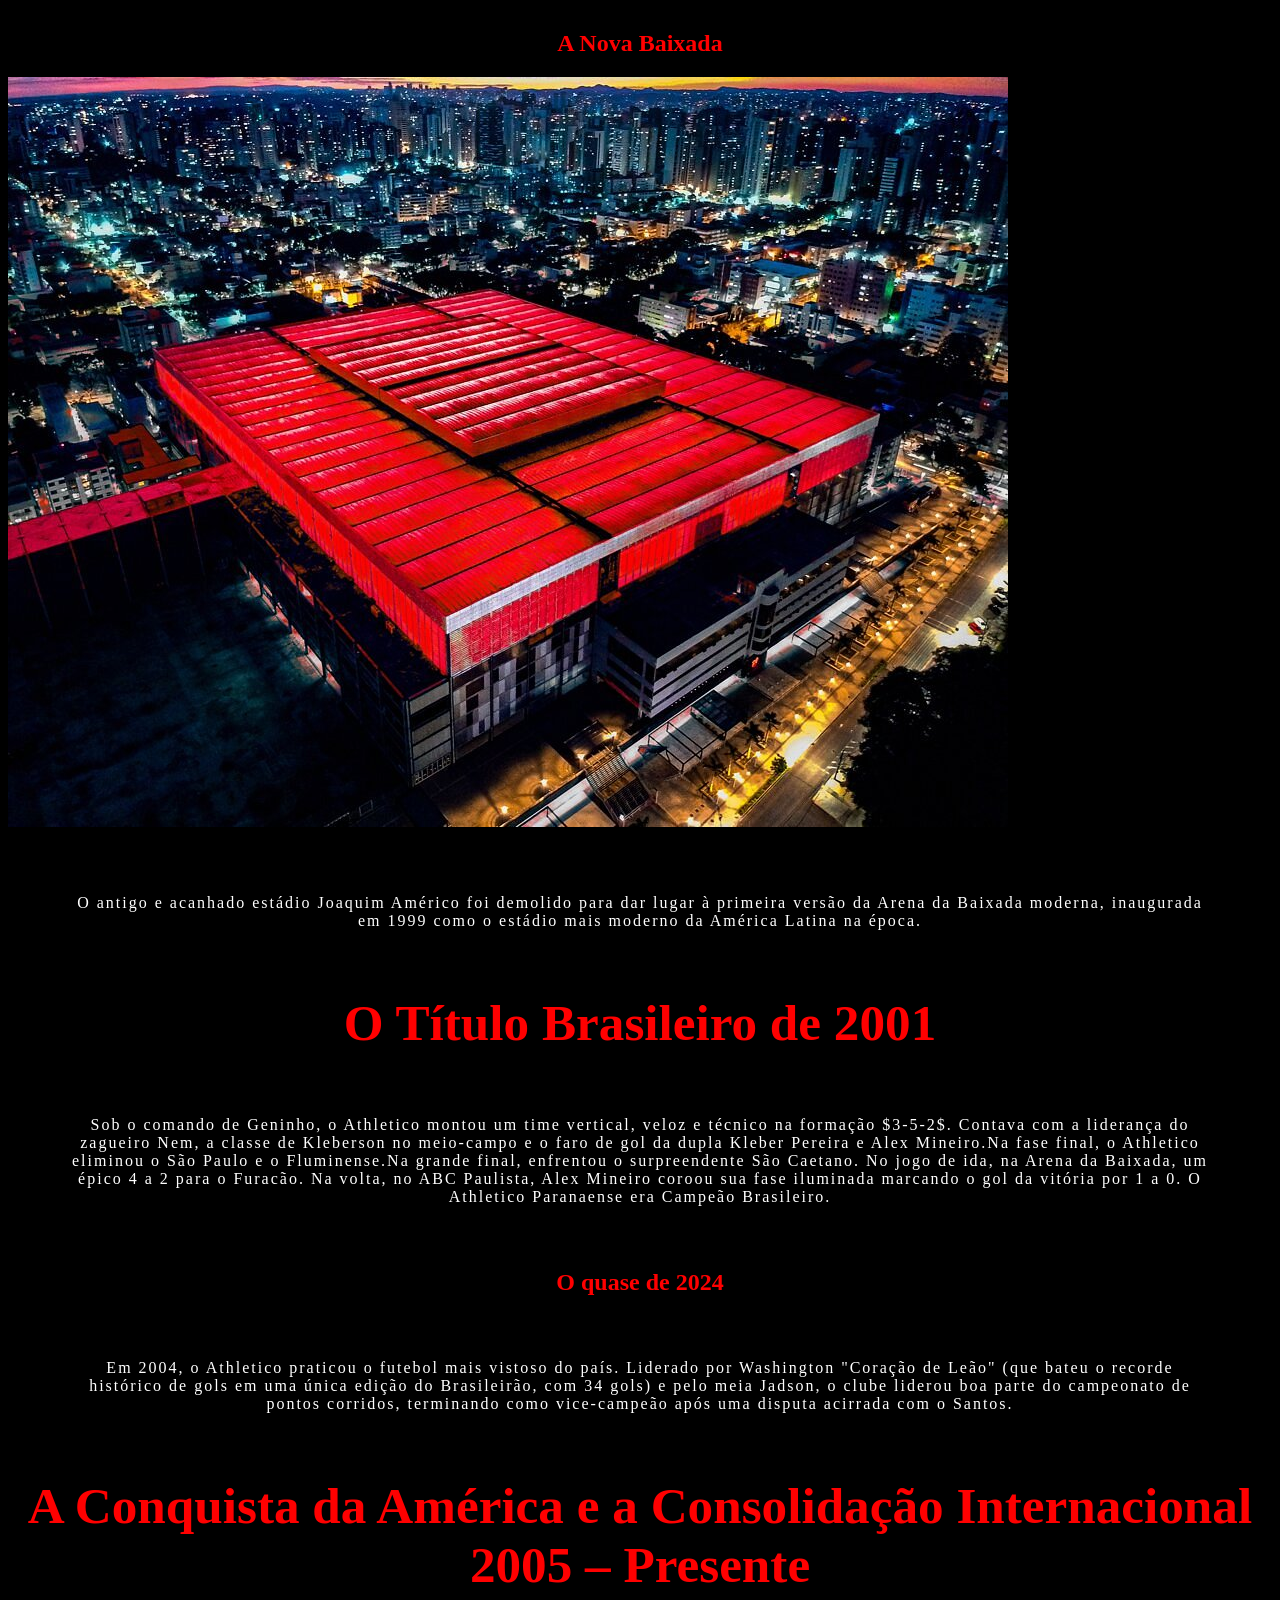
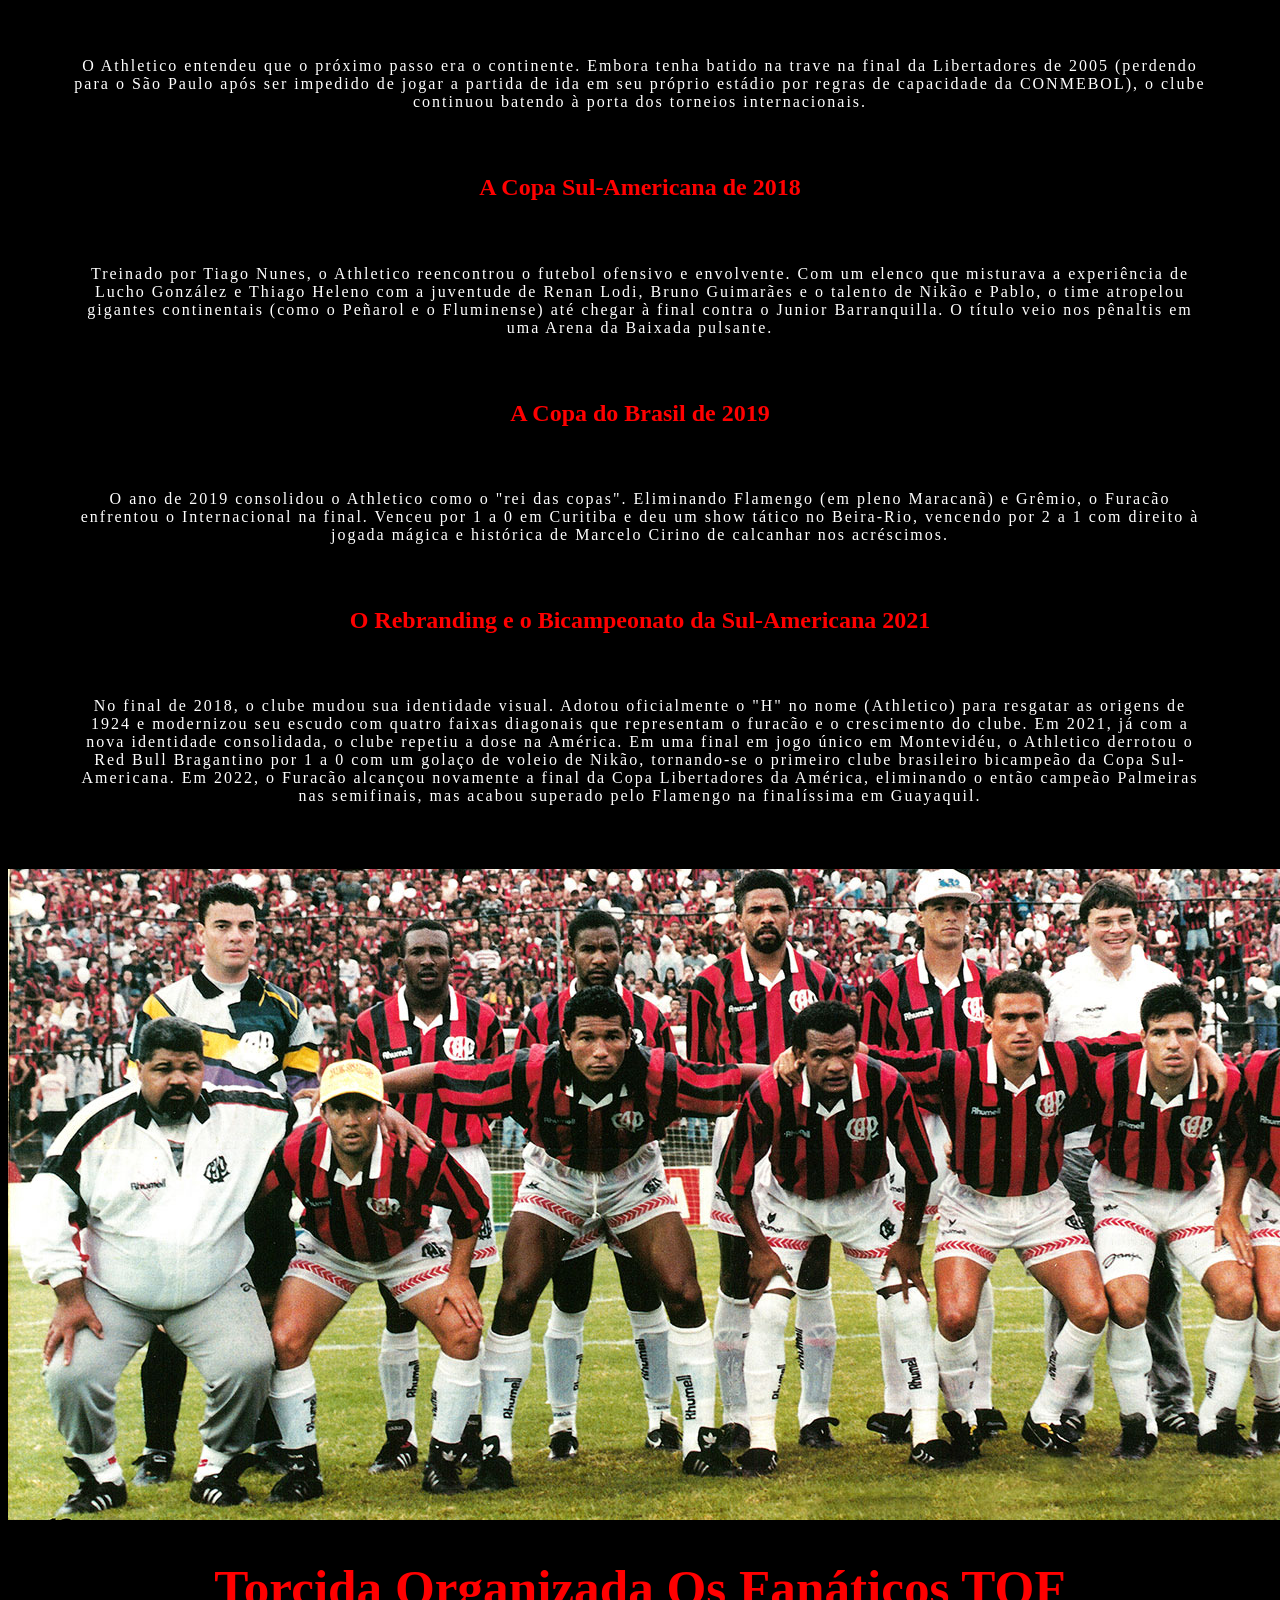
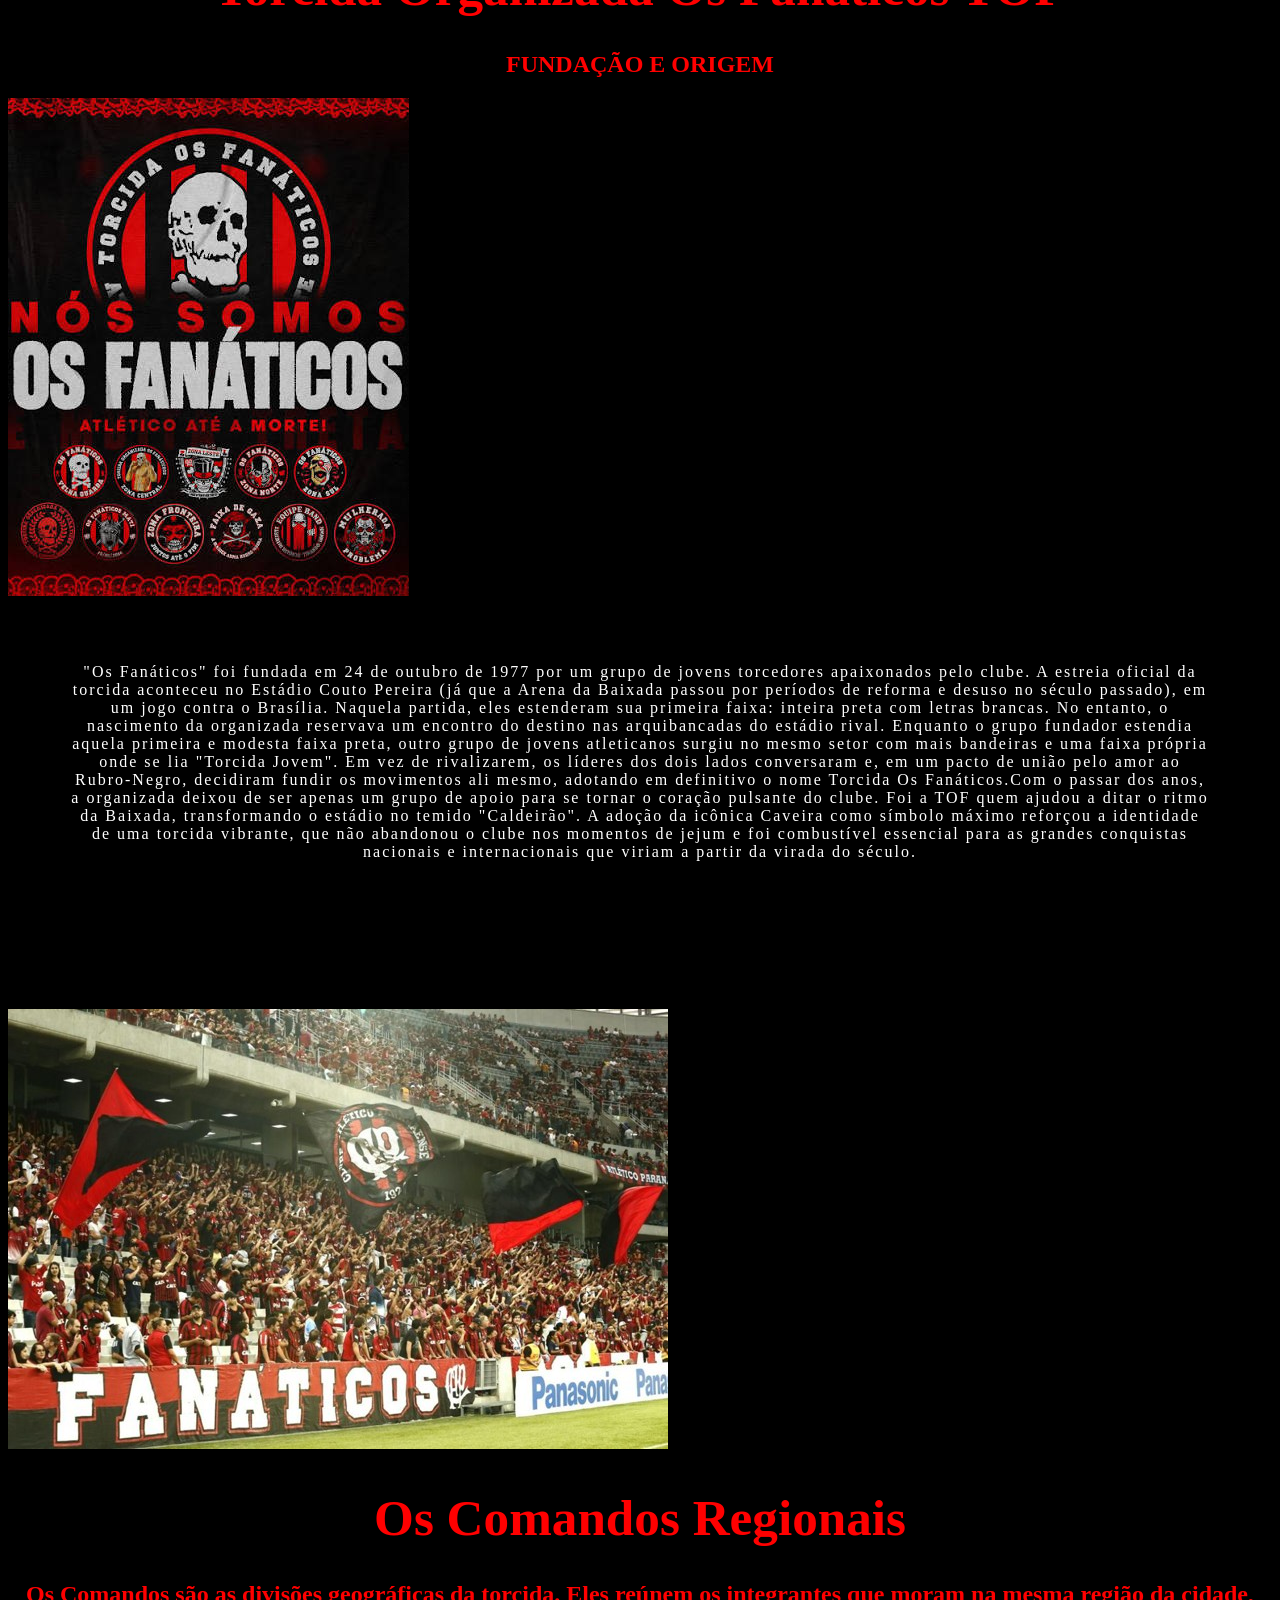
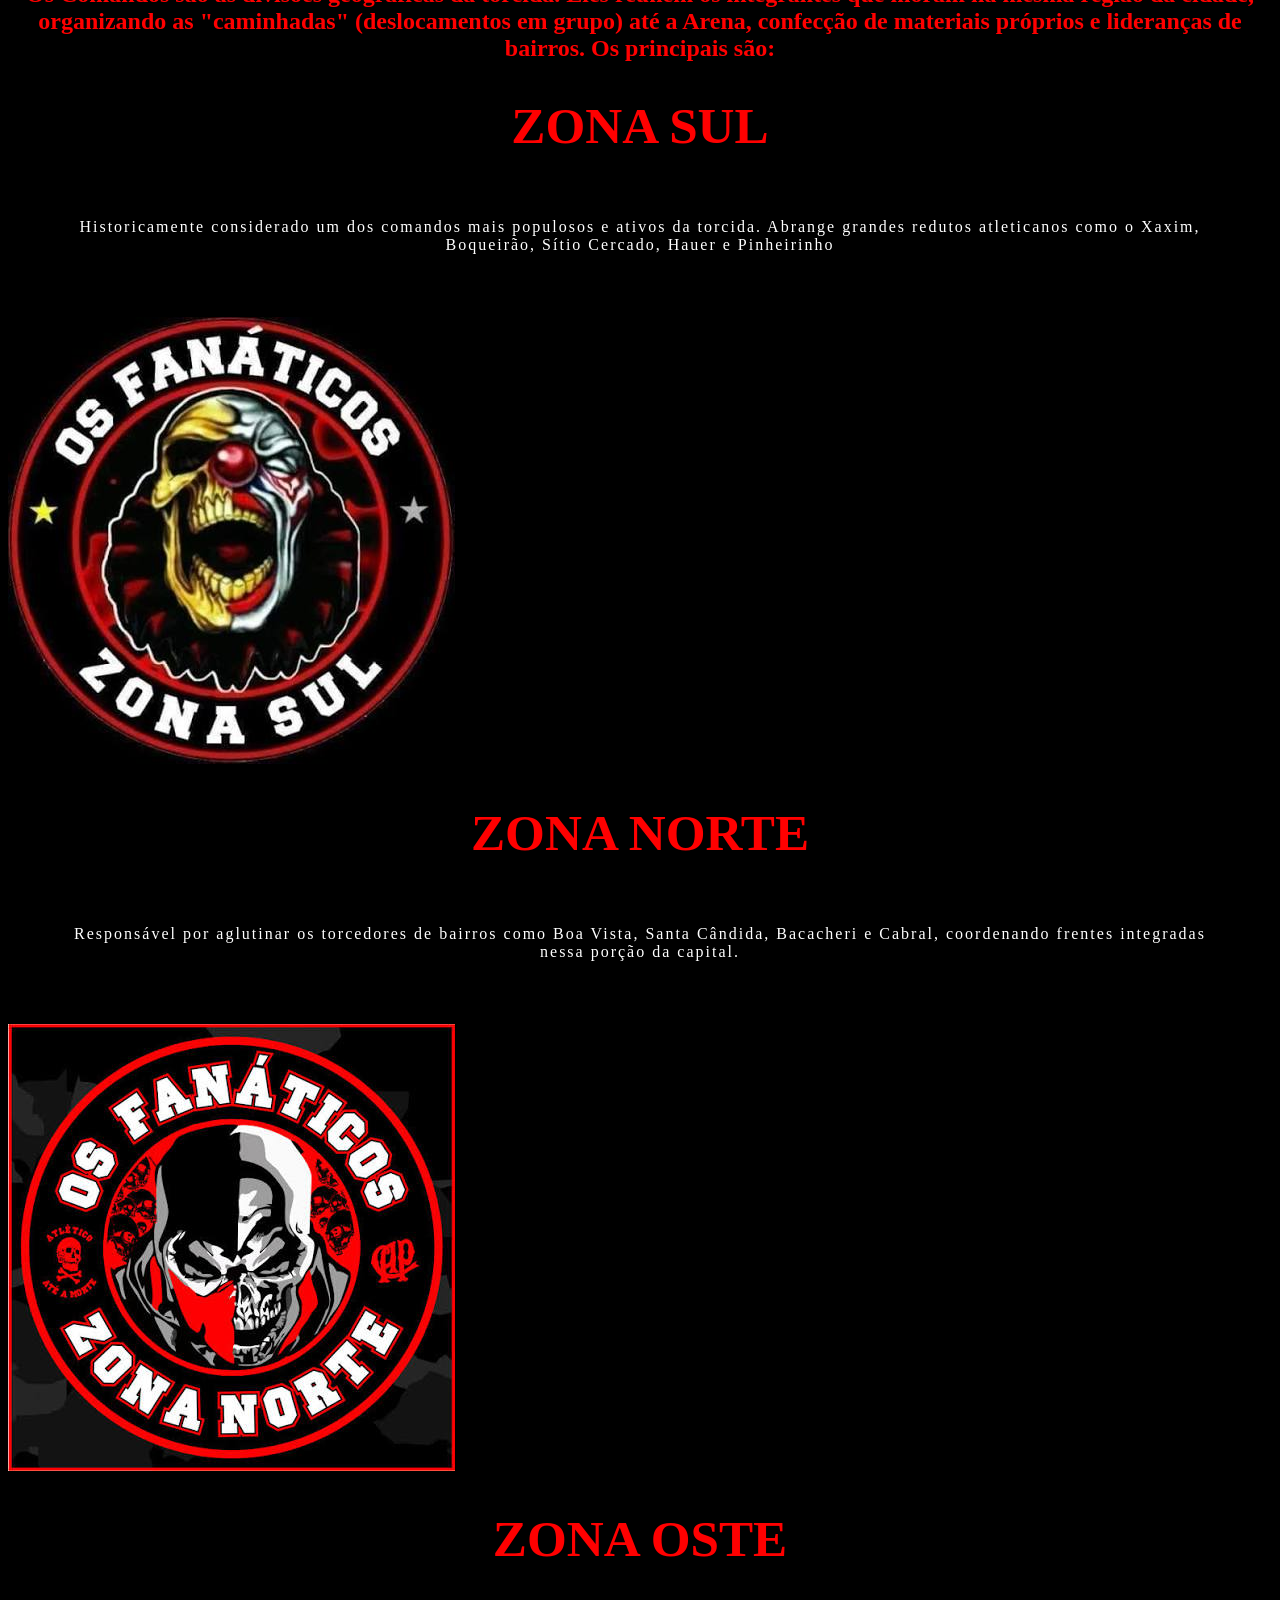
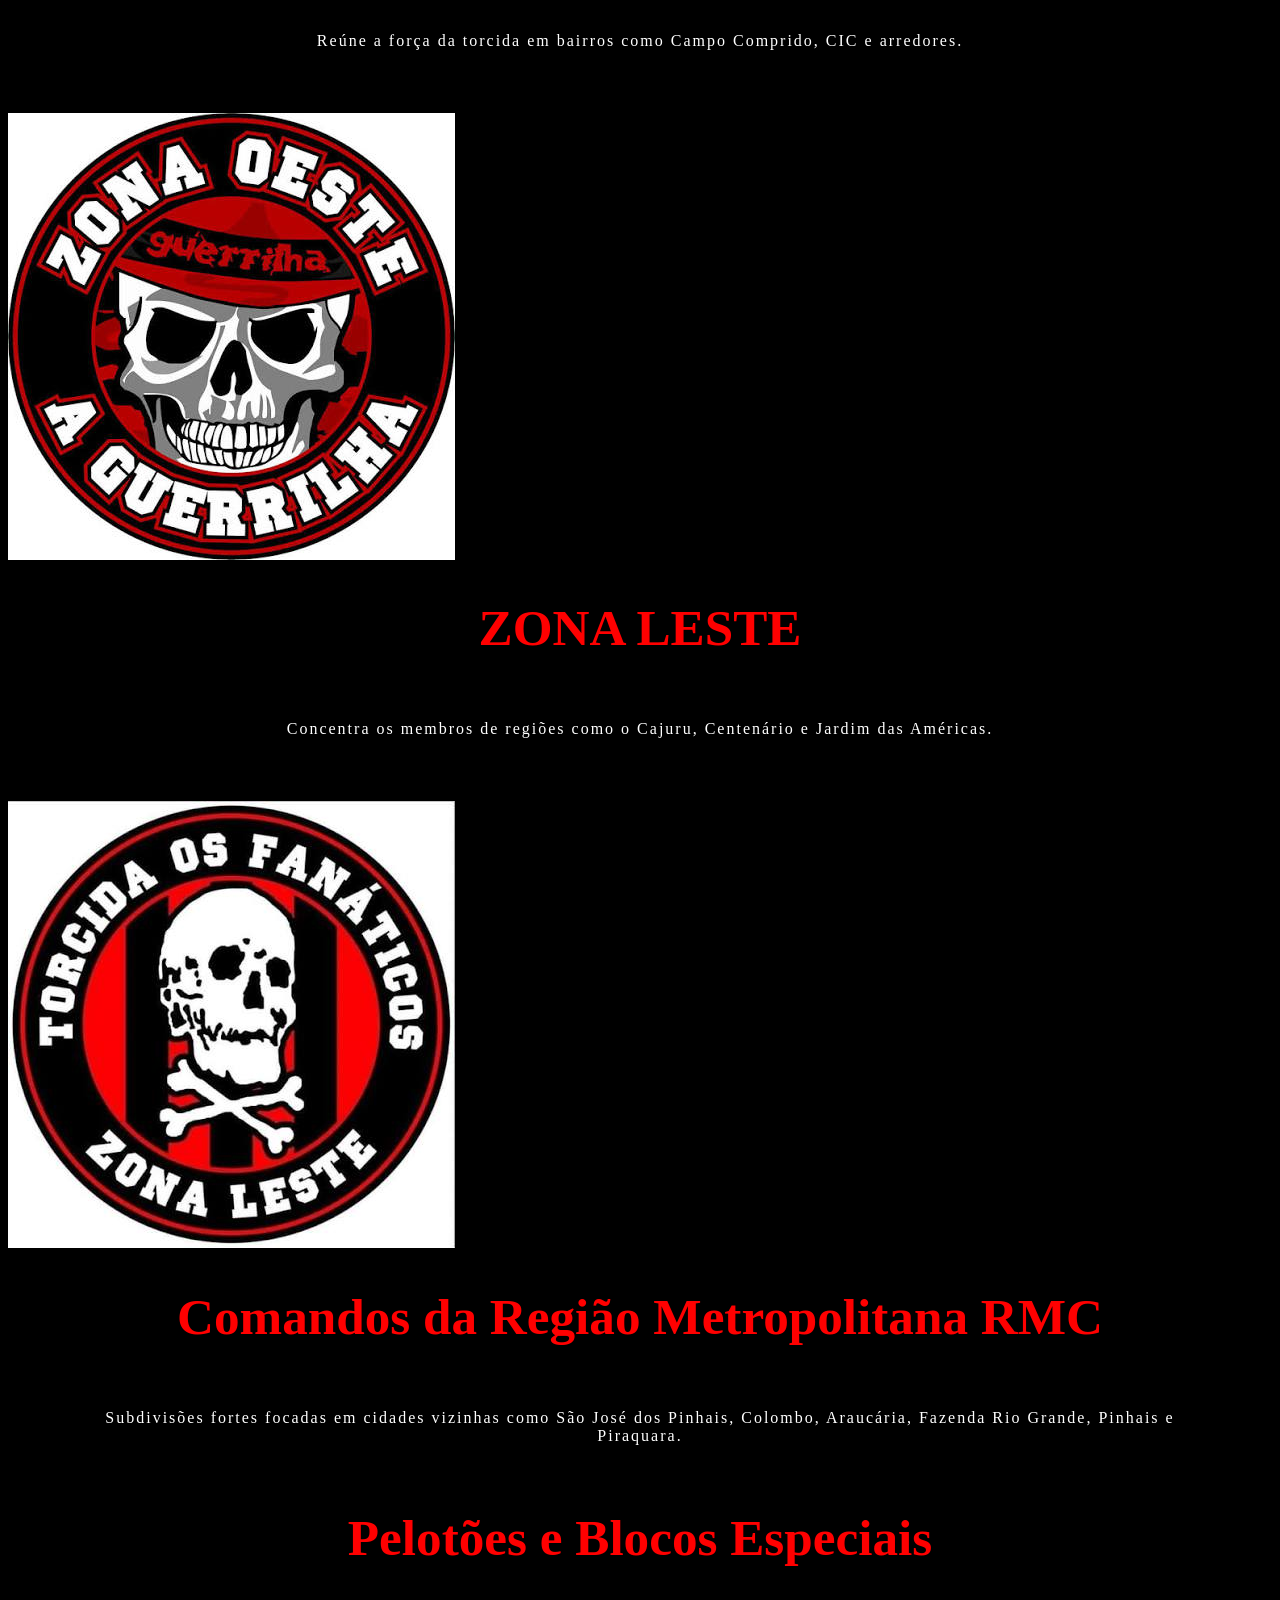
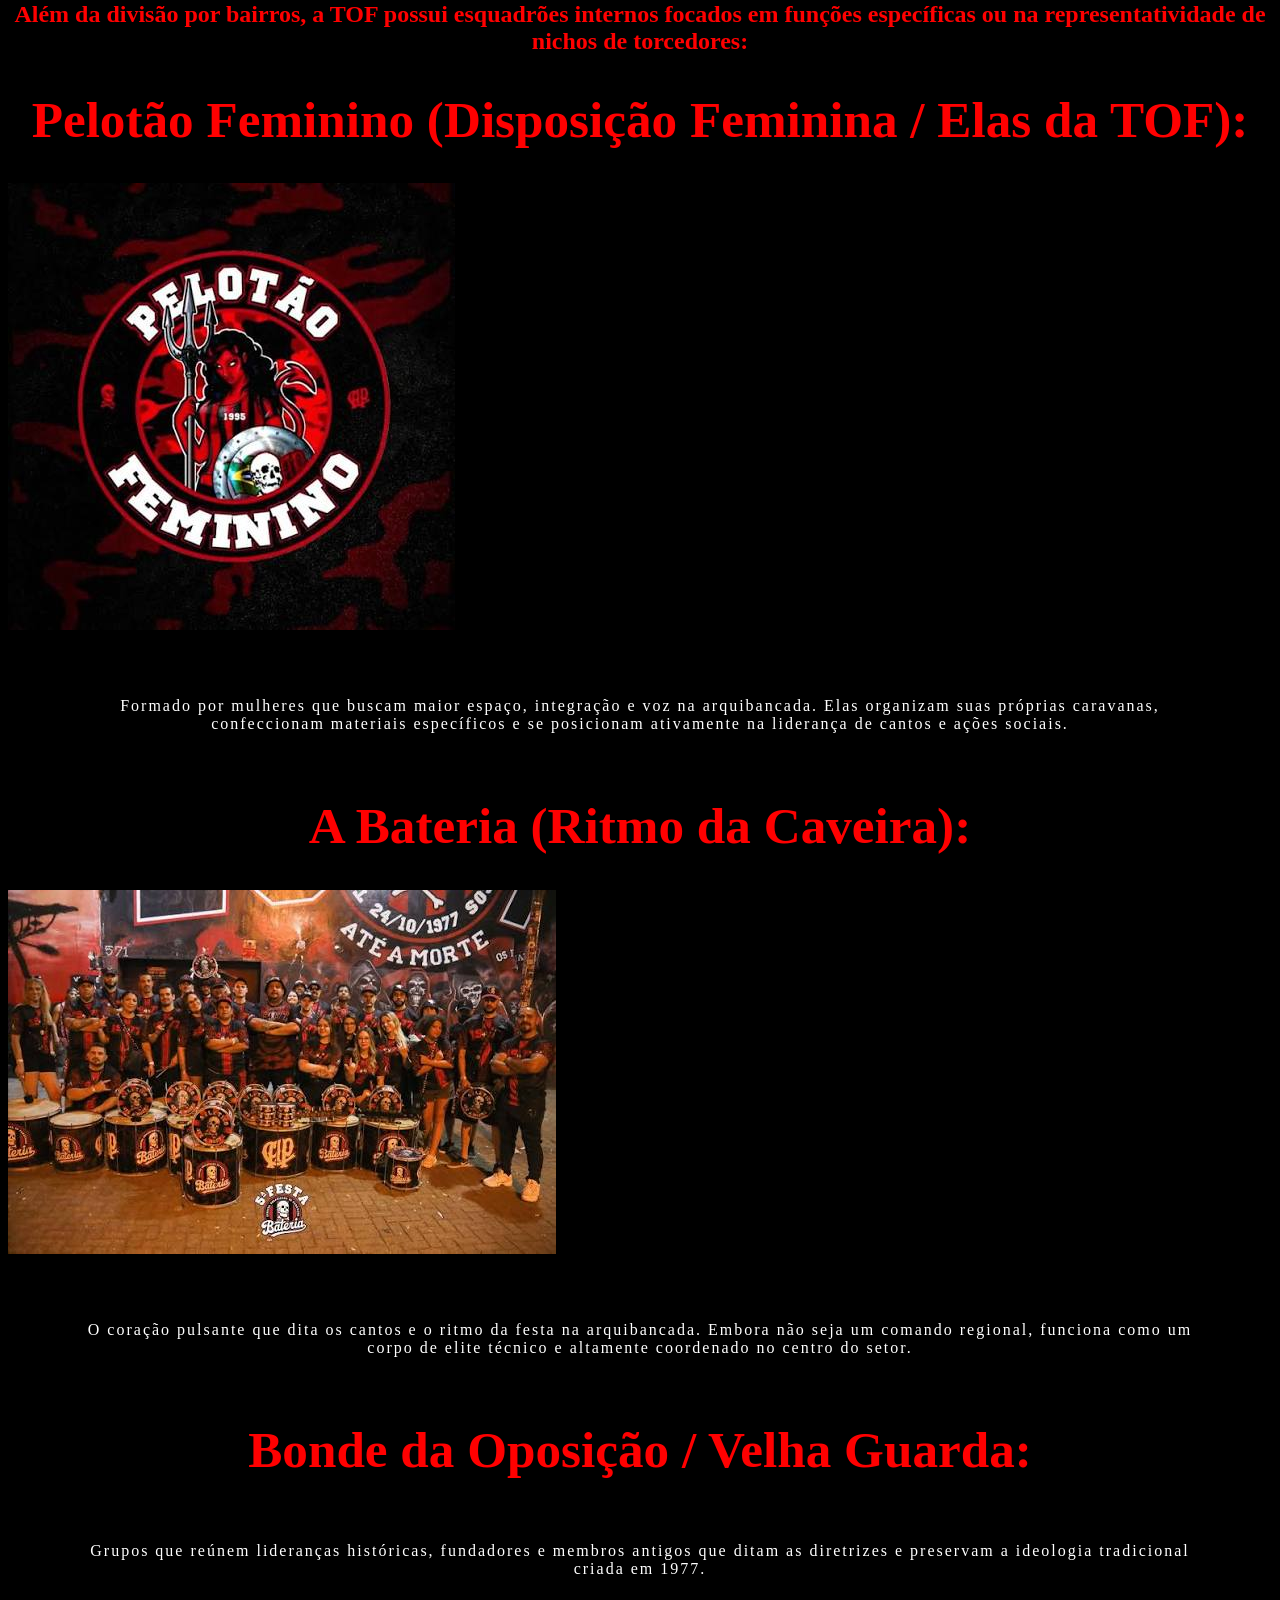
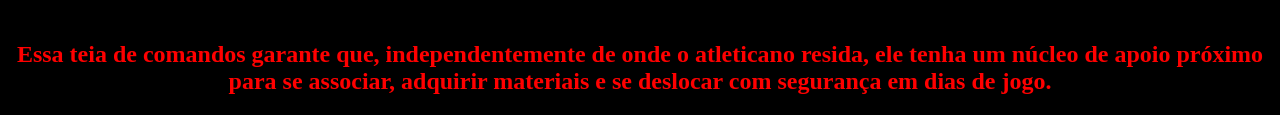
==== commit 9e672828: "." ====
--- a/index.html
+++ b/index.html
@@ -9,7 +9,7 @@
 <body>
     <h1>Club Athletico Paranaense</h1>
     <h2>BEM VINDO AO FURACÃO!!</h2>
-    <img src="75b02979183a7129c64f2000c97578f3.jpg">
+    <img class="imagem1"src="75b02979183a7129c64f2000c97578f3.jpg">
     <p> Vamos falar sobre o Athletico Paranaense, é contar a história de uma das maiores metamorfoses do futebol brasileiro. O clube deixou de ser uma força regional para se transformar em um gigante continental, conhecido pela sua gestão exemplar, inovação e pela temida Arena da Baixada.</p>
     
 
--- a/style.css
+++ b/style.css
@@ -1,8 +1,8 @@
 body{
-    background-color: rgb(32, 32, 32);
+    background-color: rgb(0, 0, 0);
 }
 h1{
-    color:darkred;
+    color:rgb(255, 0, 0);
     text-align: center;
     font-family: 'Times New Roman', Times, serif;
     font-size: 4vw;
@@ -13,4 +13,12 @@
     font-family: "Papyrus", fantasy;
     margin: 5%;
     letter-spacing: 2px;
+}
+h2{
+    color:rgb(255, 0, 0);
+    text-align: center;
+    font-family: 'Times New Roman', Times, serif;
+}
+.imagem1{
+    width:35%;
 }
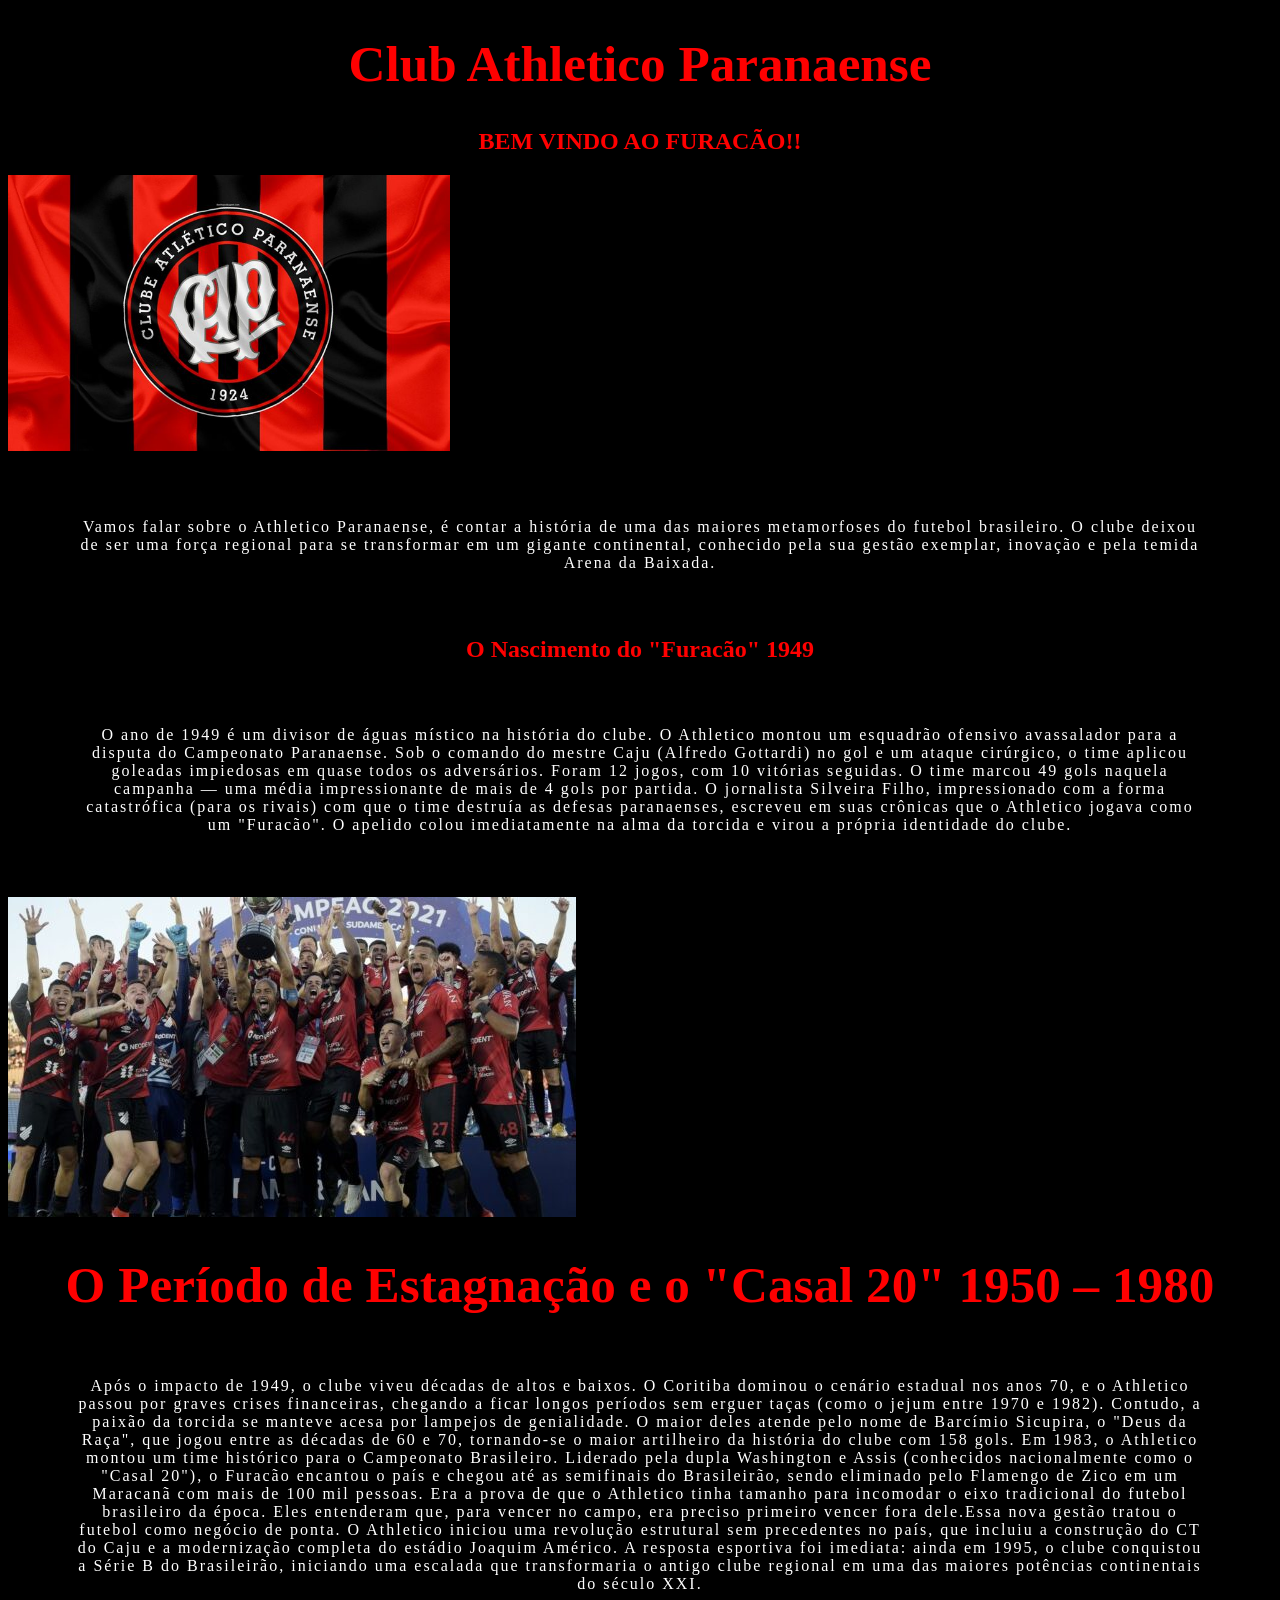
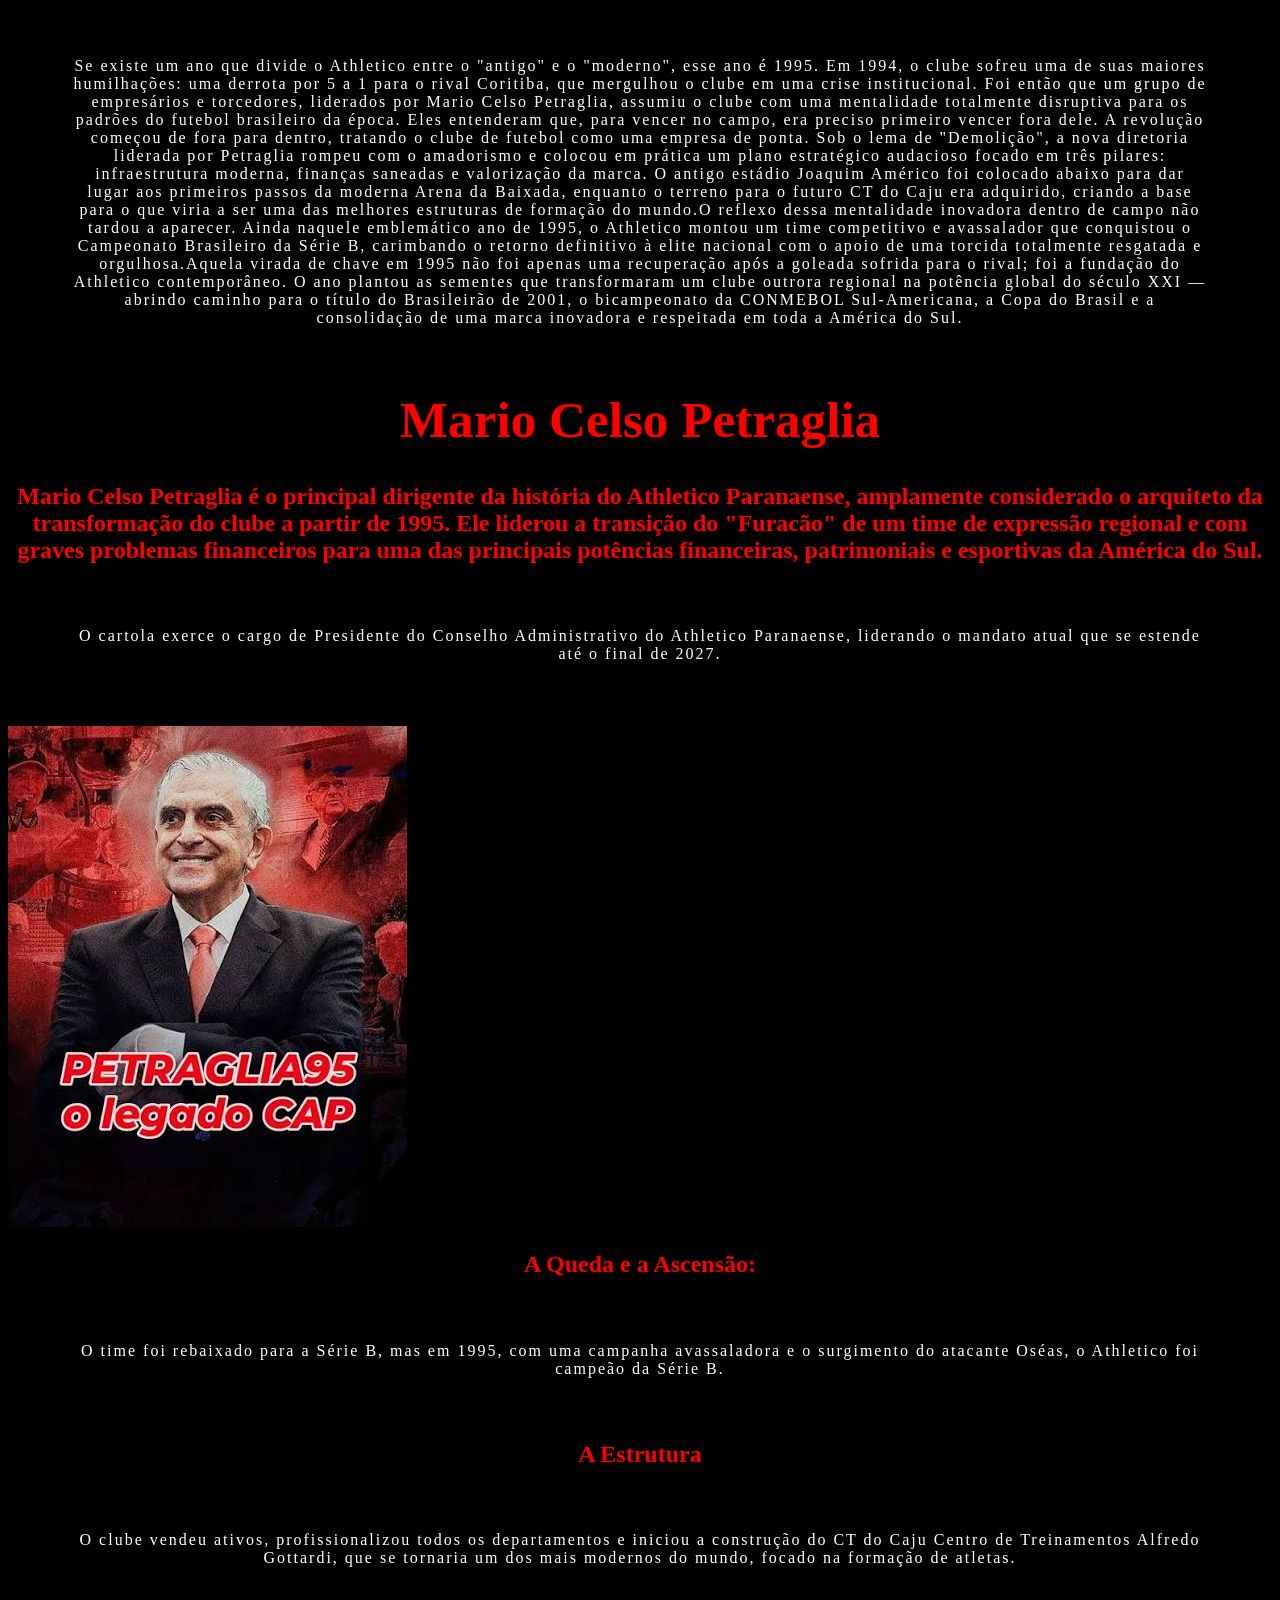
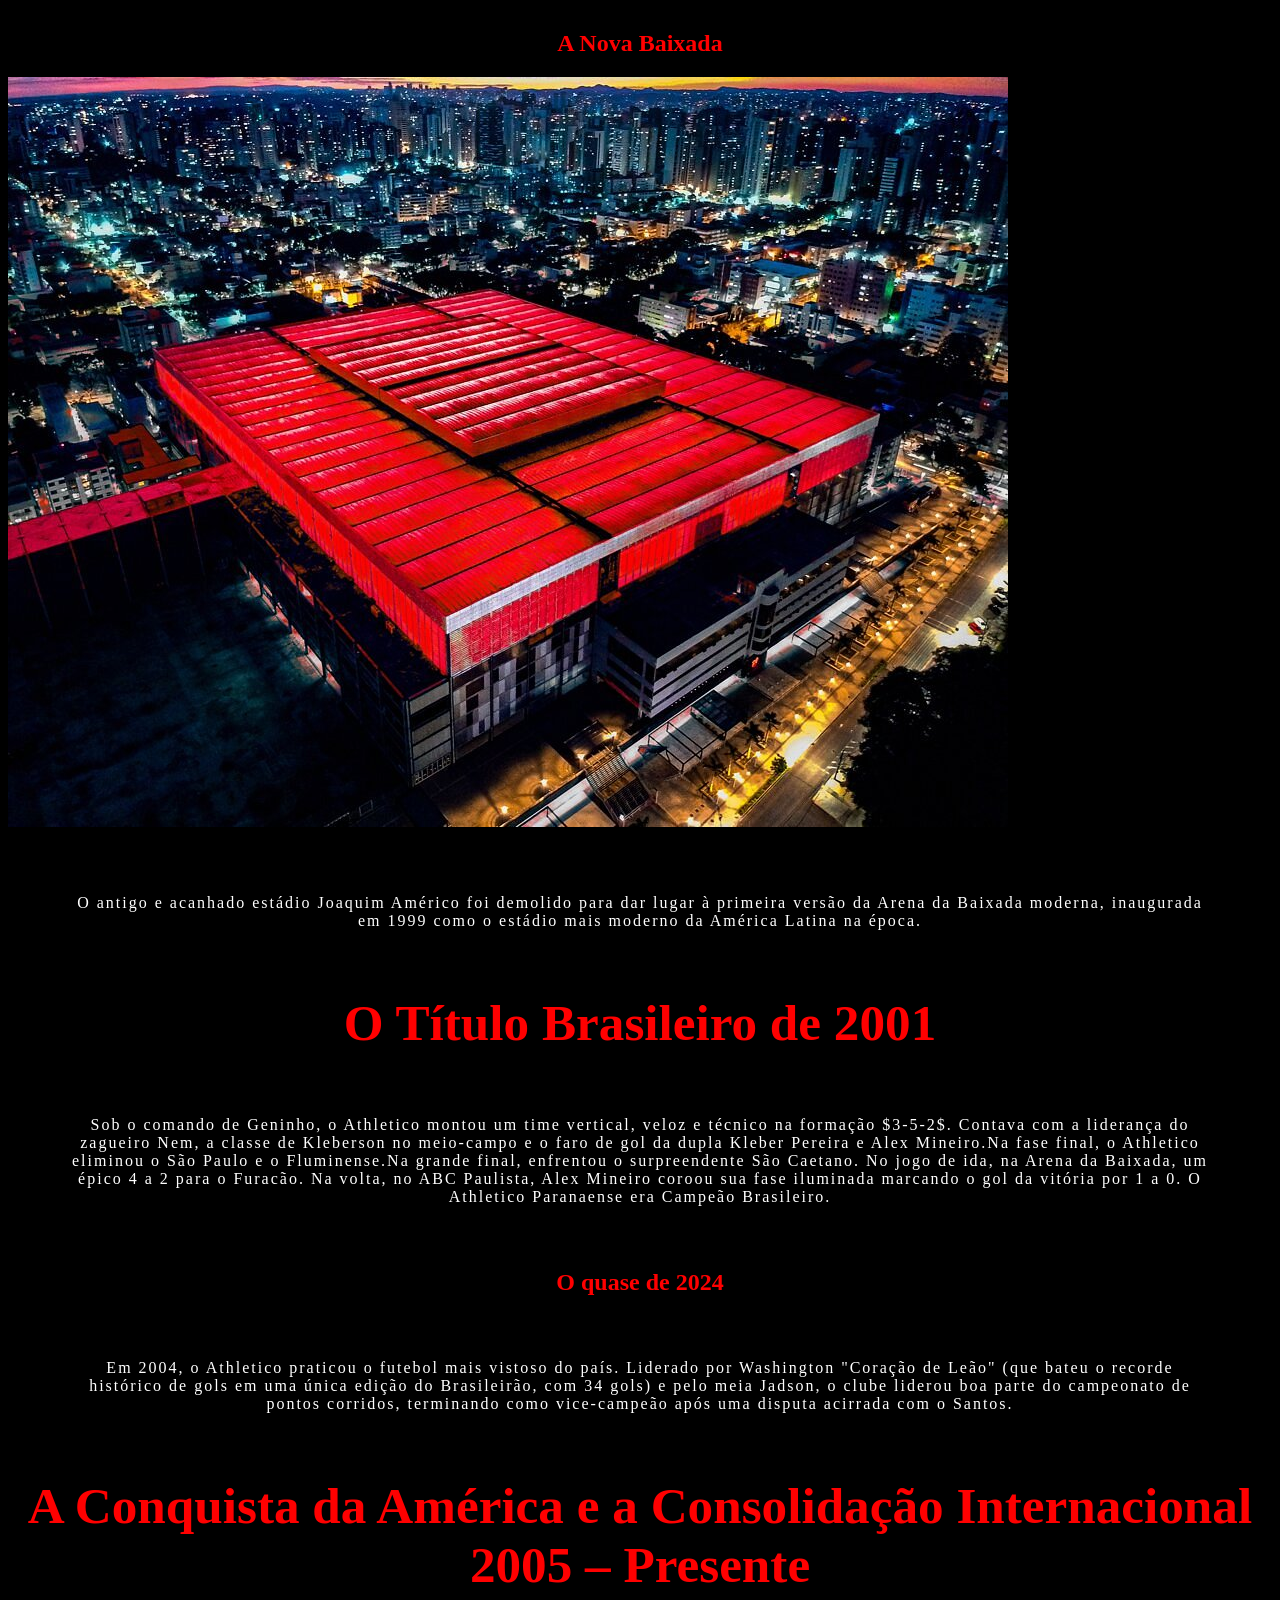
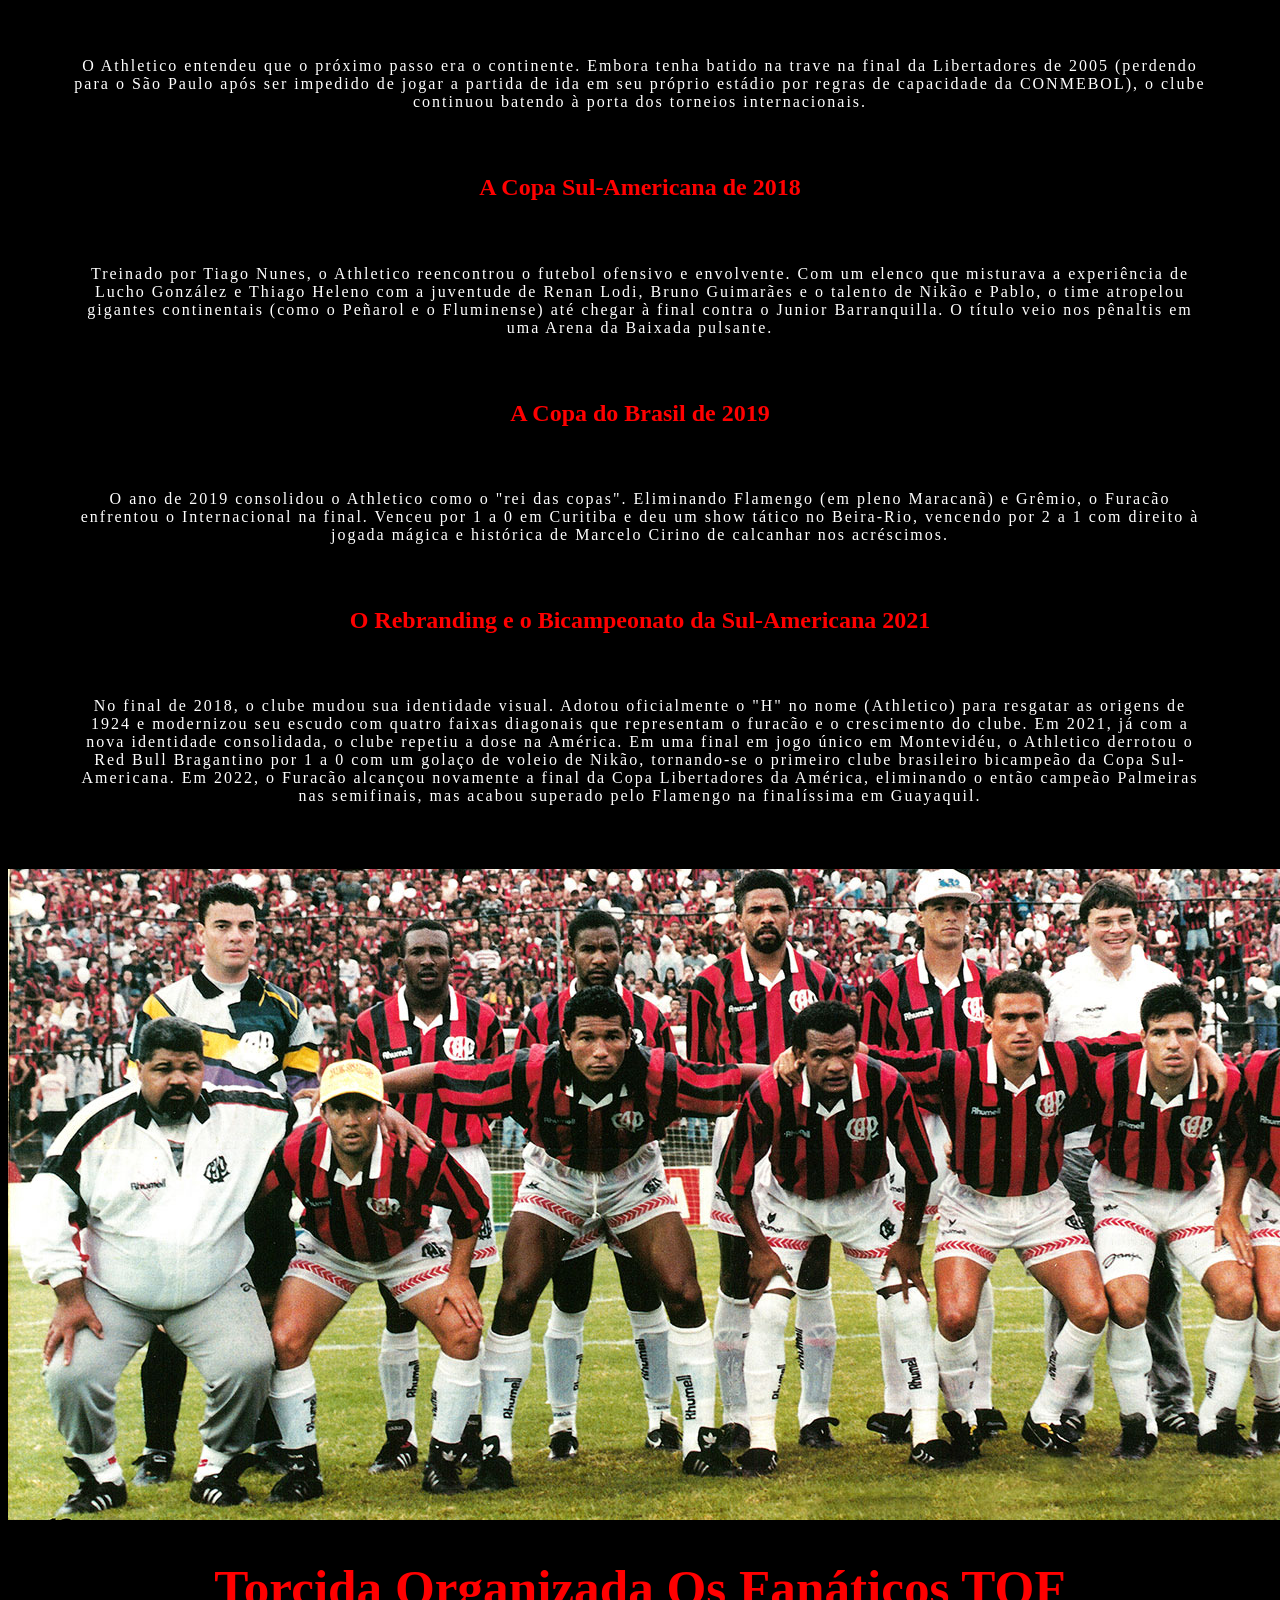
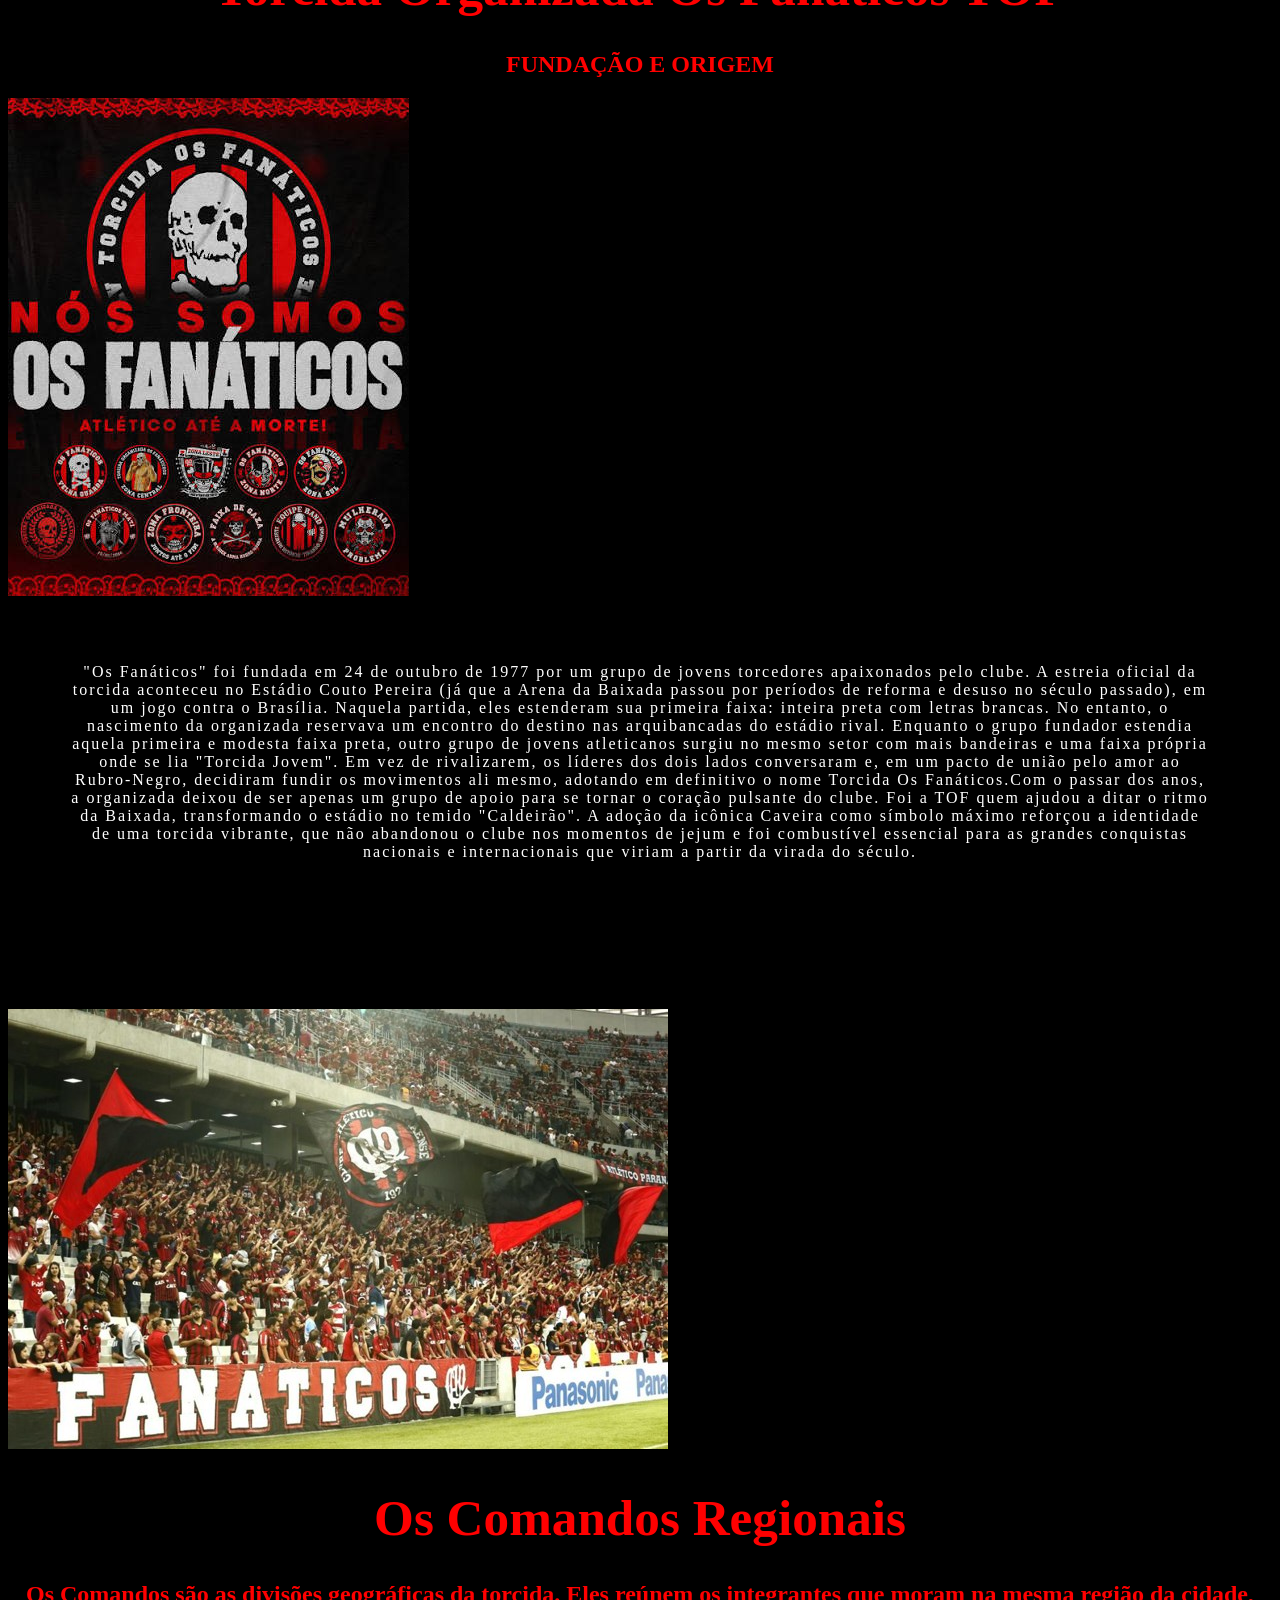
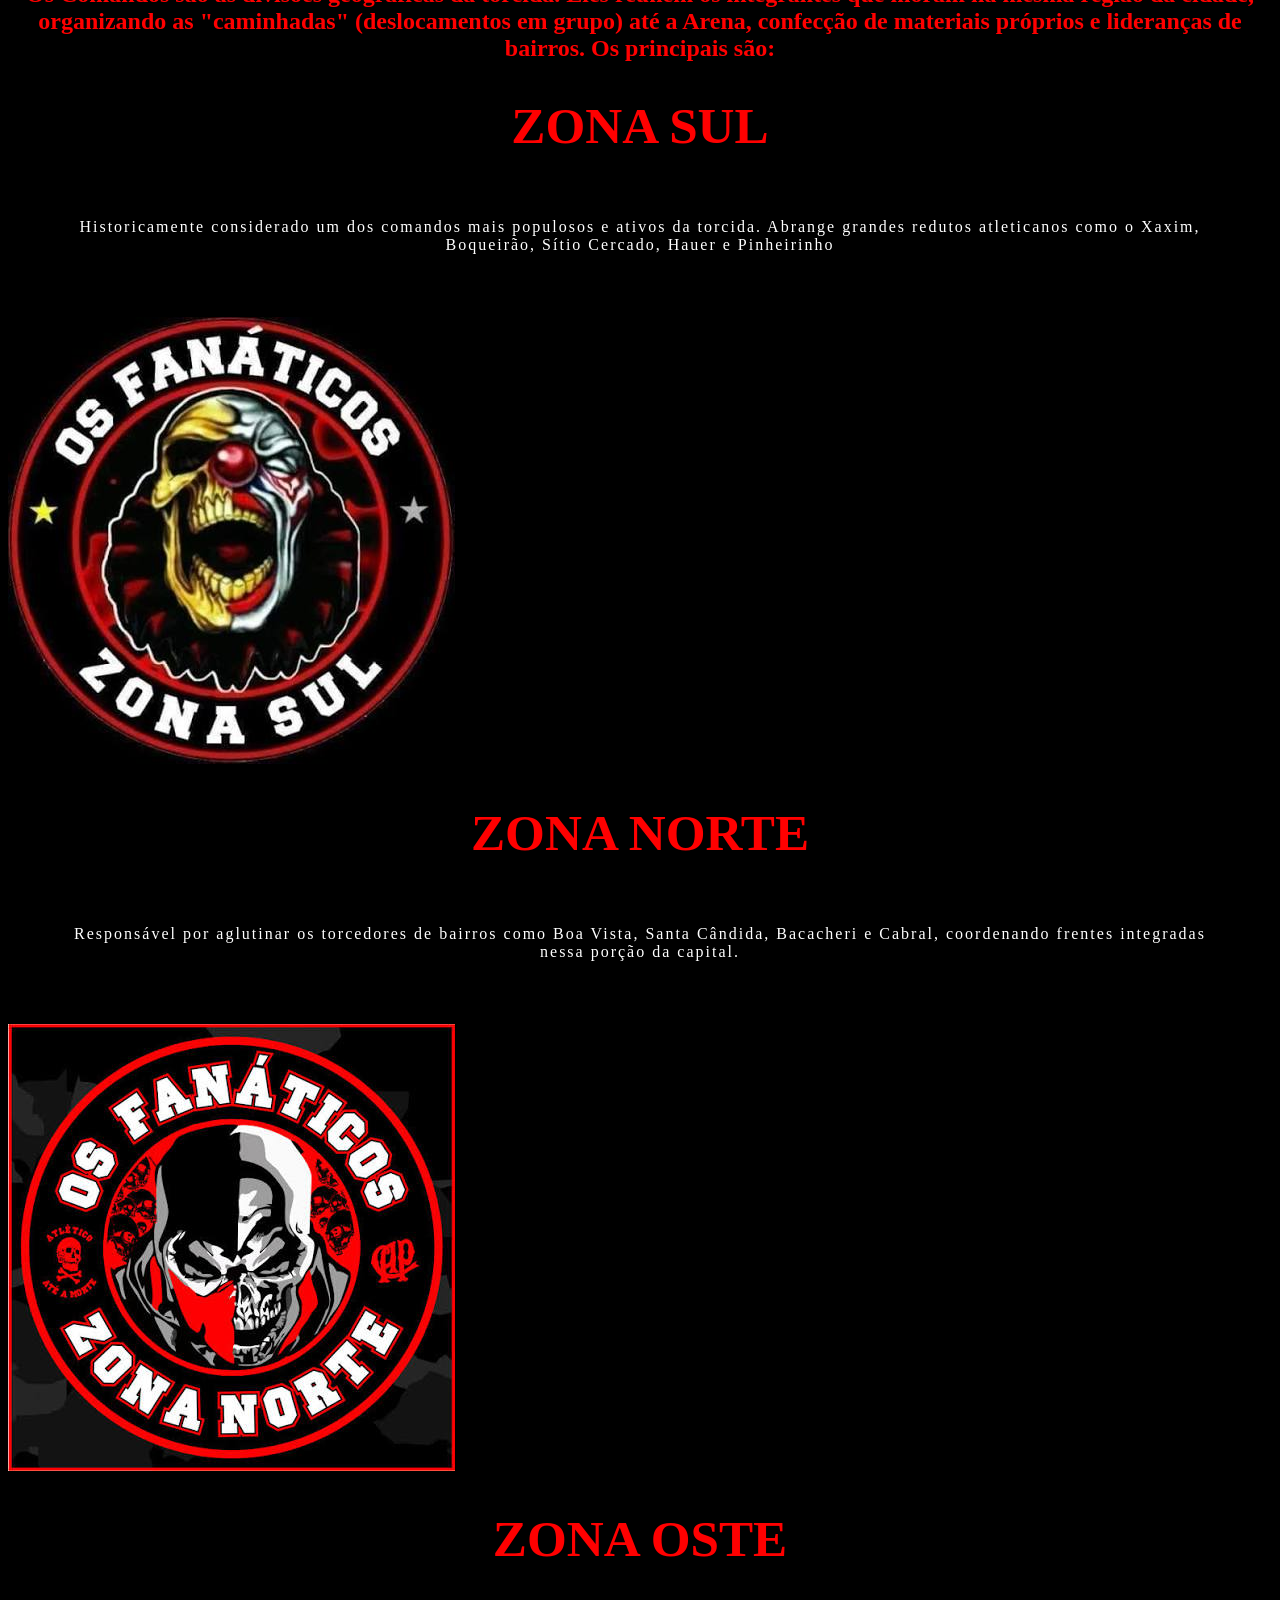
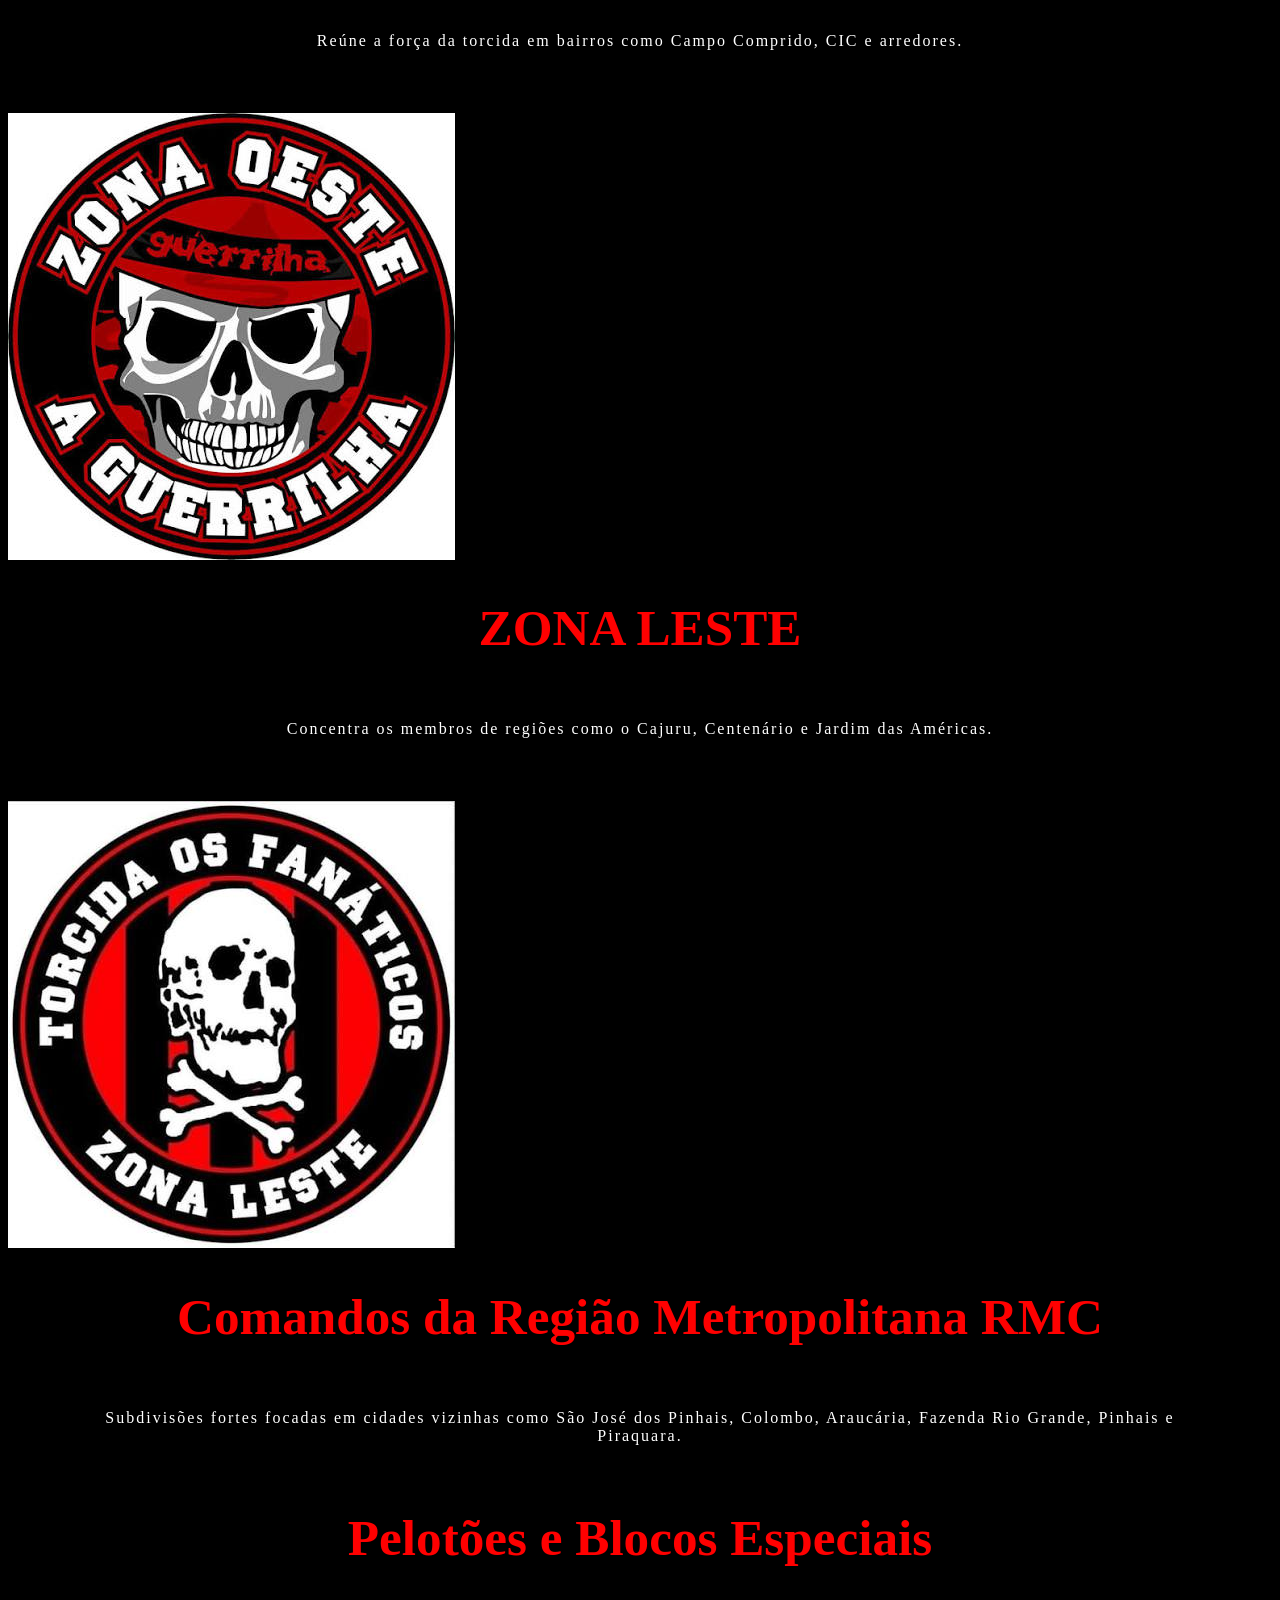
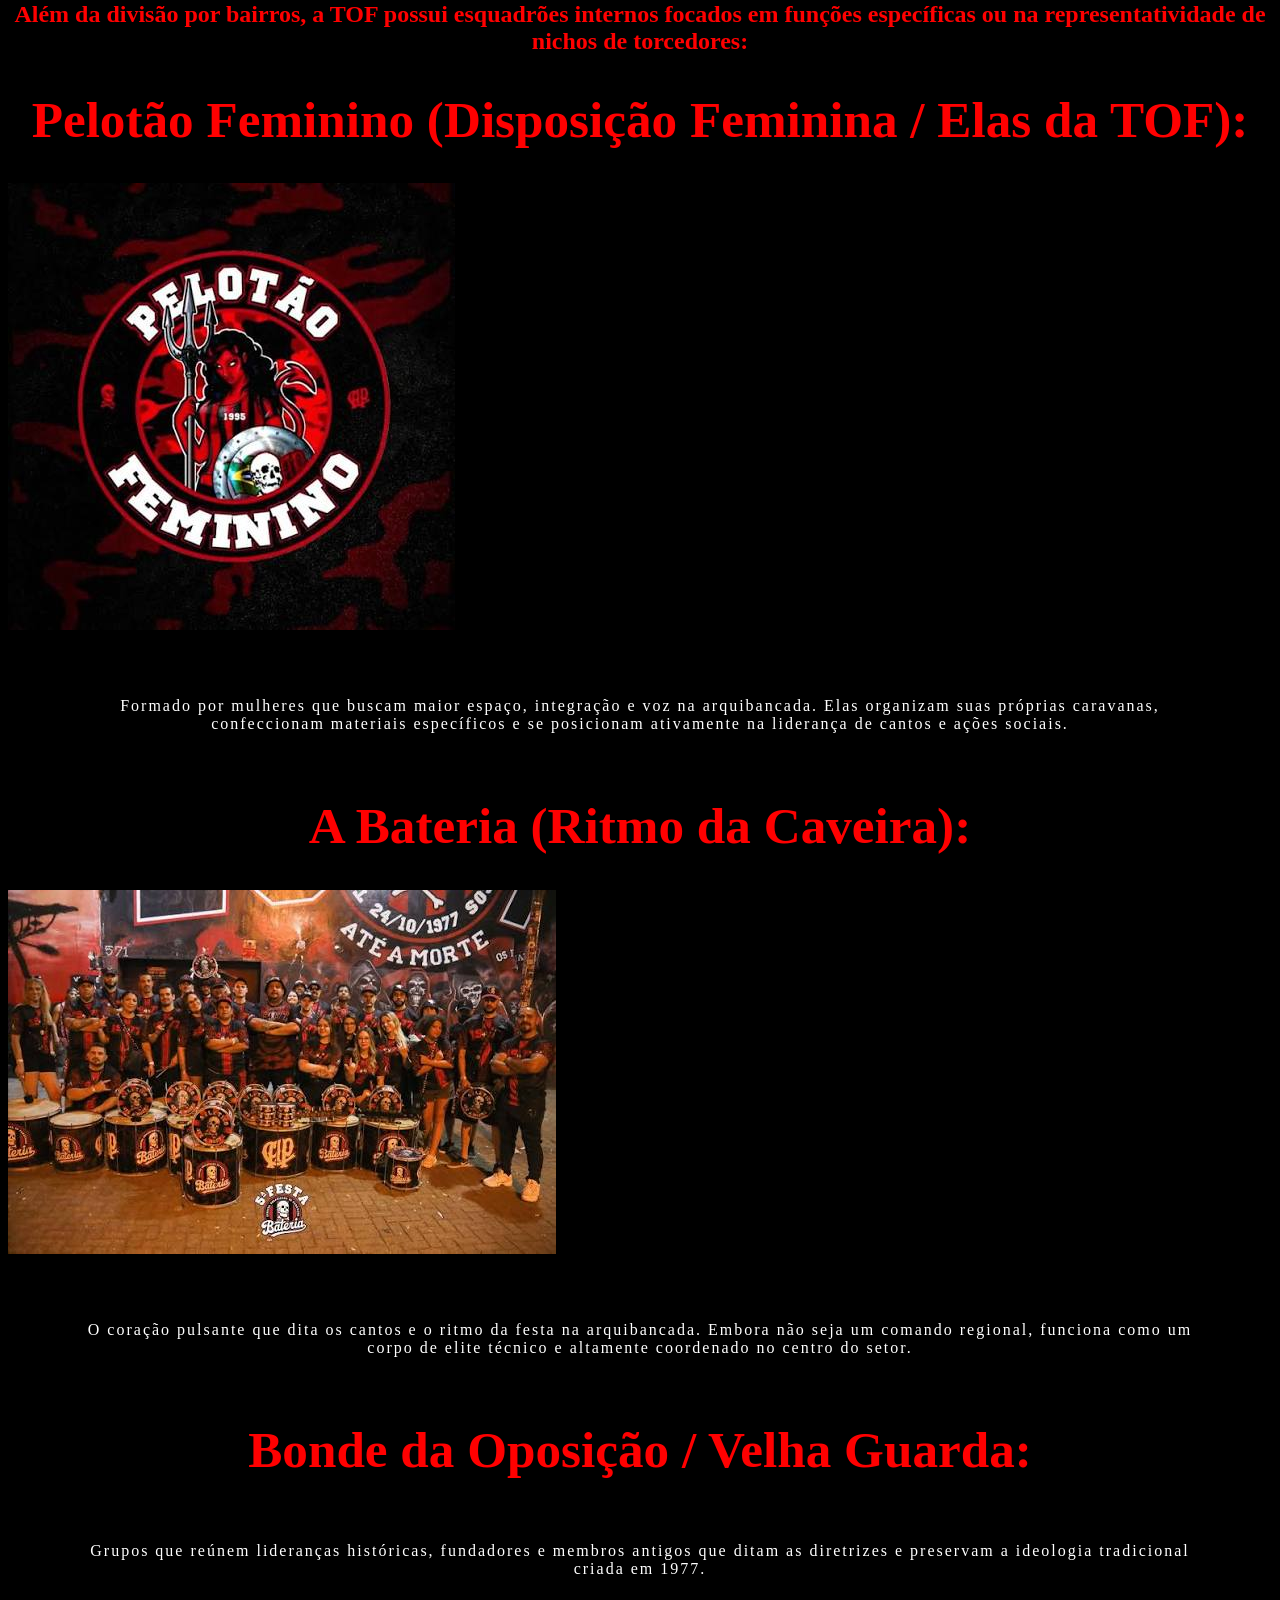
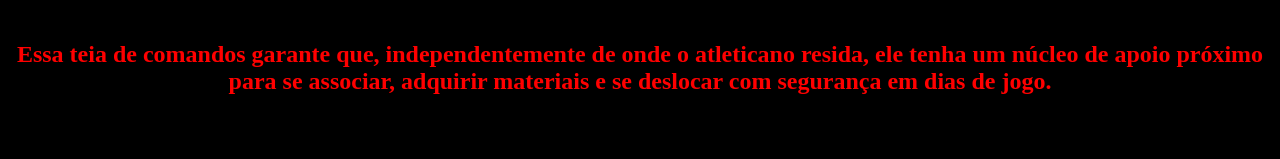
==== commit 1c70daa2: "." ====
--- a/index.html
+++ b/index.html
@@ -111,3 +111,6 @@
  <h1>Bonde da Oposição / Velha Guarda:</h1>
  <p>Grupos que reúnem lideranças históricas, fundadores e membros antigos que ditam as diretrizes e preservam a ideologia tradicional criada em 1977.</p>
  <h2>Essa teia de comandos garante que, independentemente de onde o atleticano resida, ele tenha um núcleo de apoio próximo para se associar, adquirir materiais e se deslocar com segurança em dias de jogo.</h2>
+
+ <p></p>
+ <ul></ul>
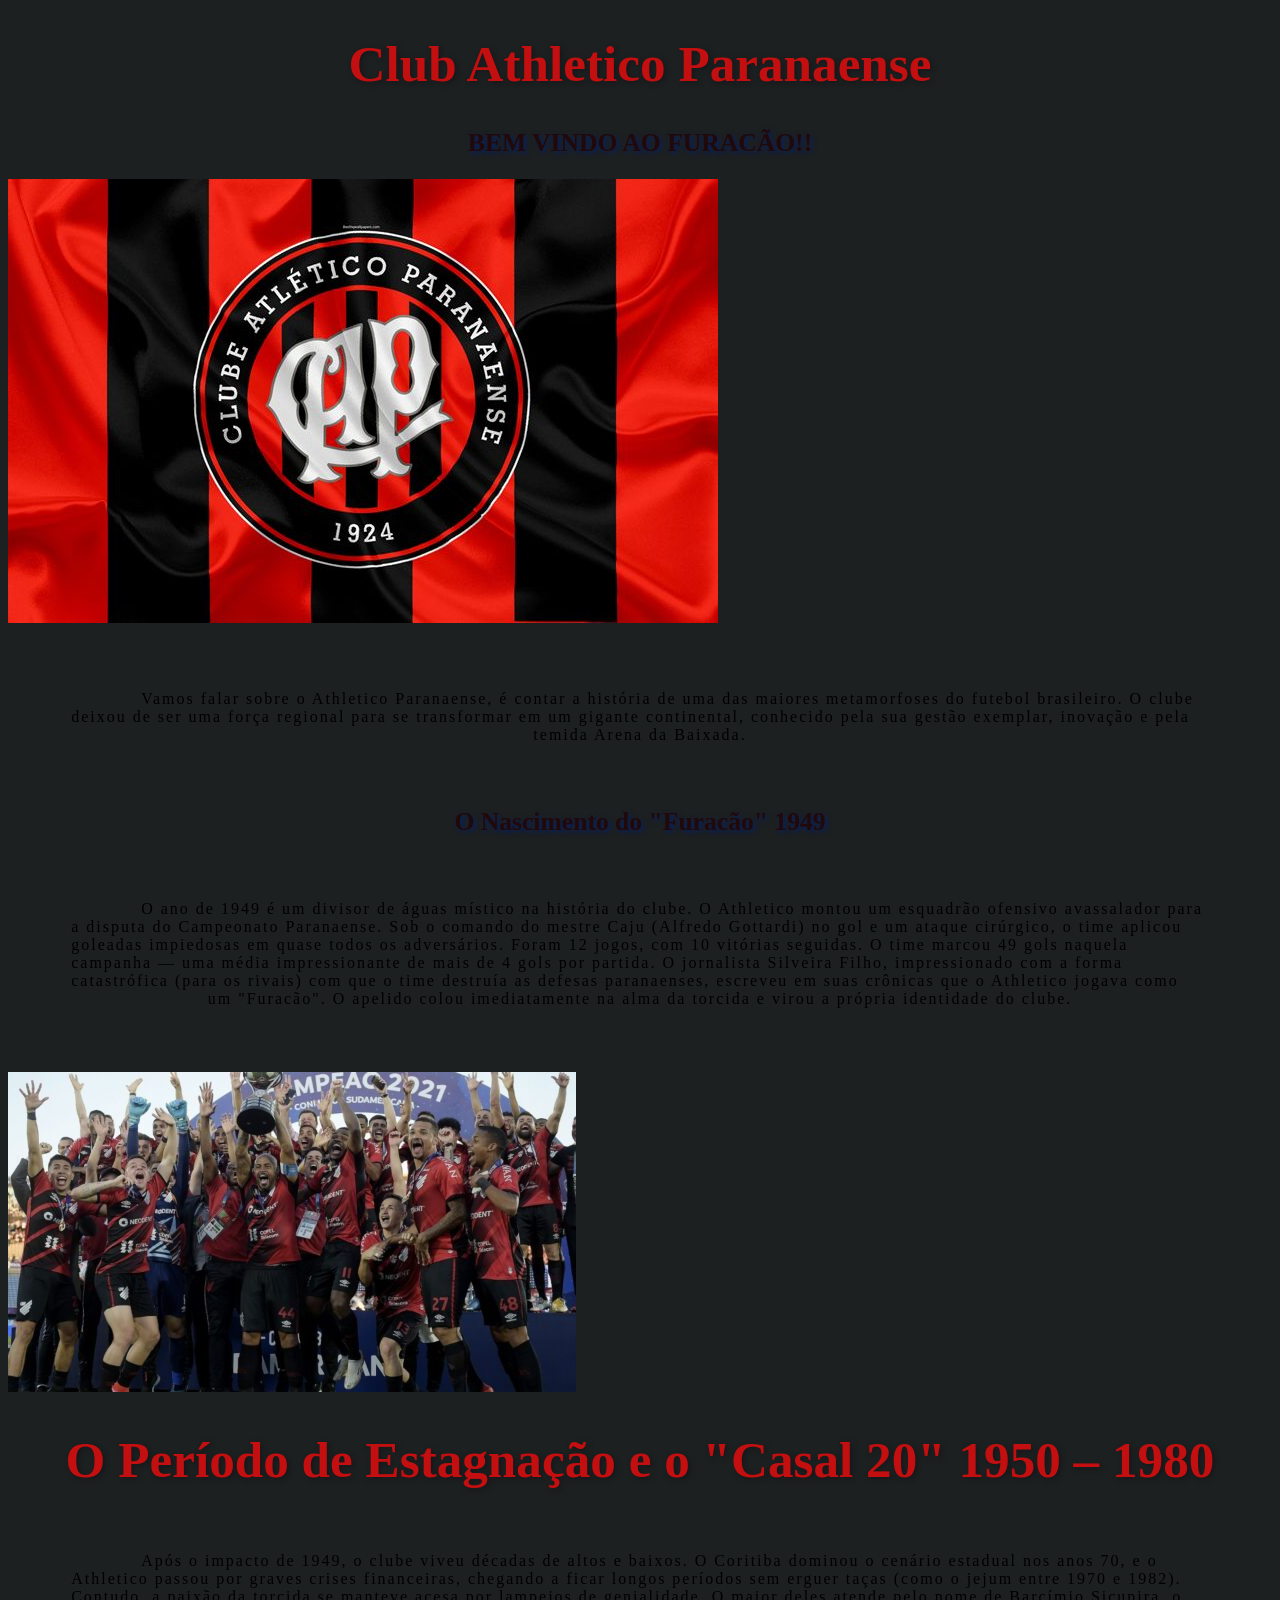
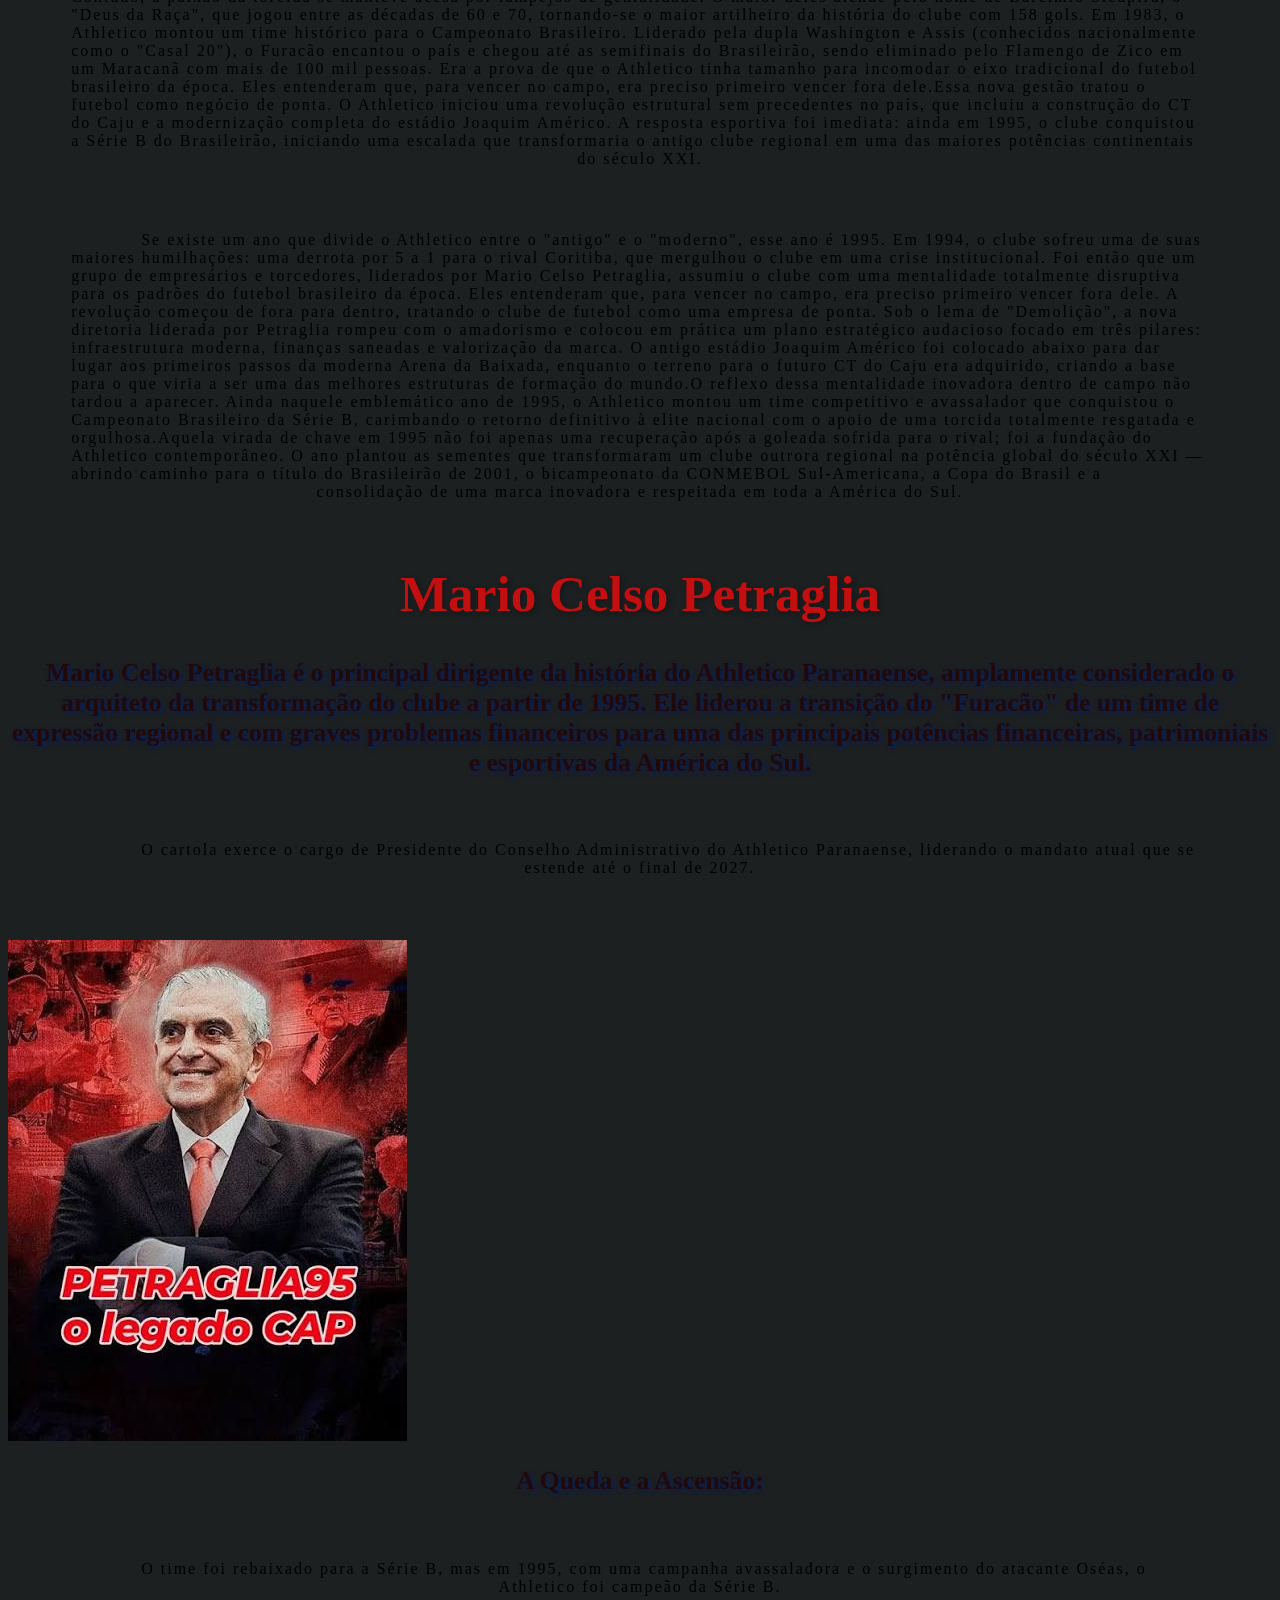
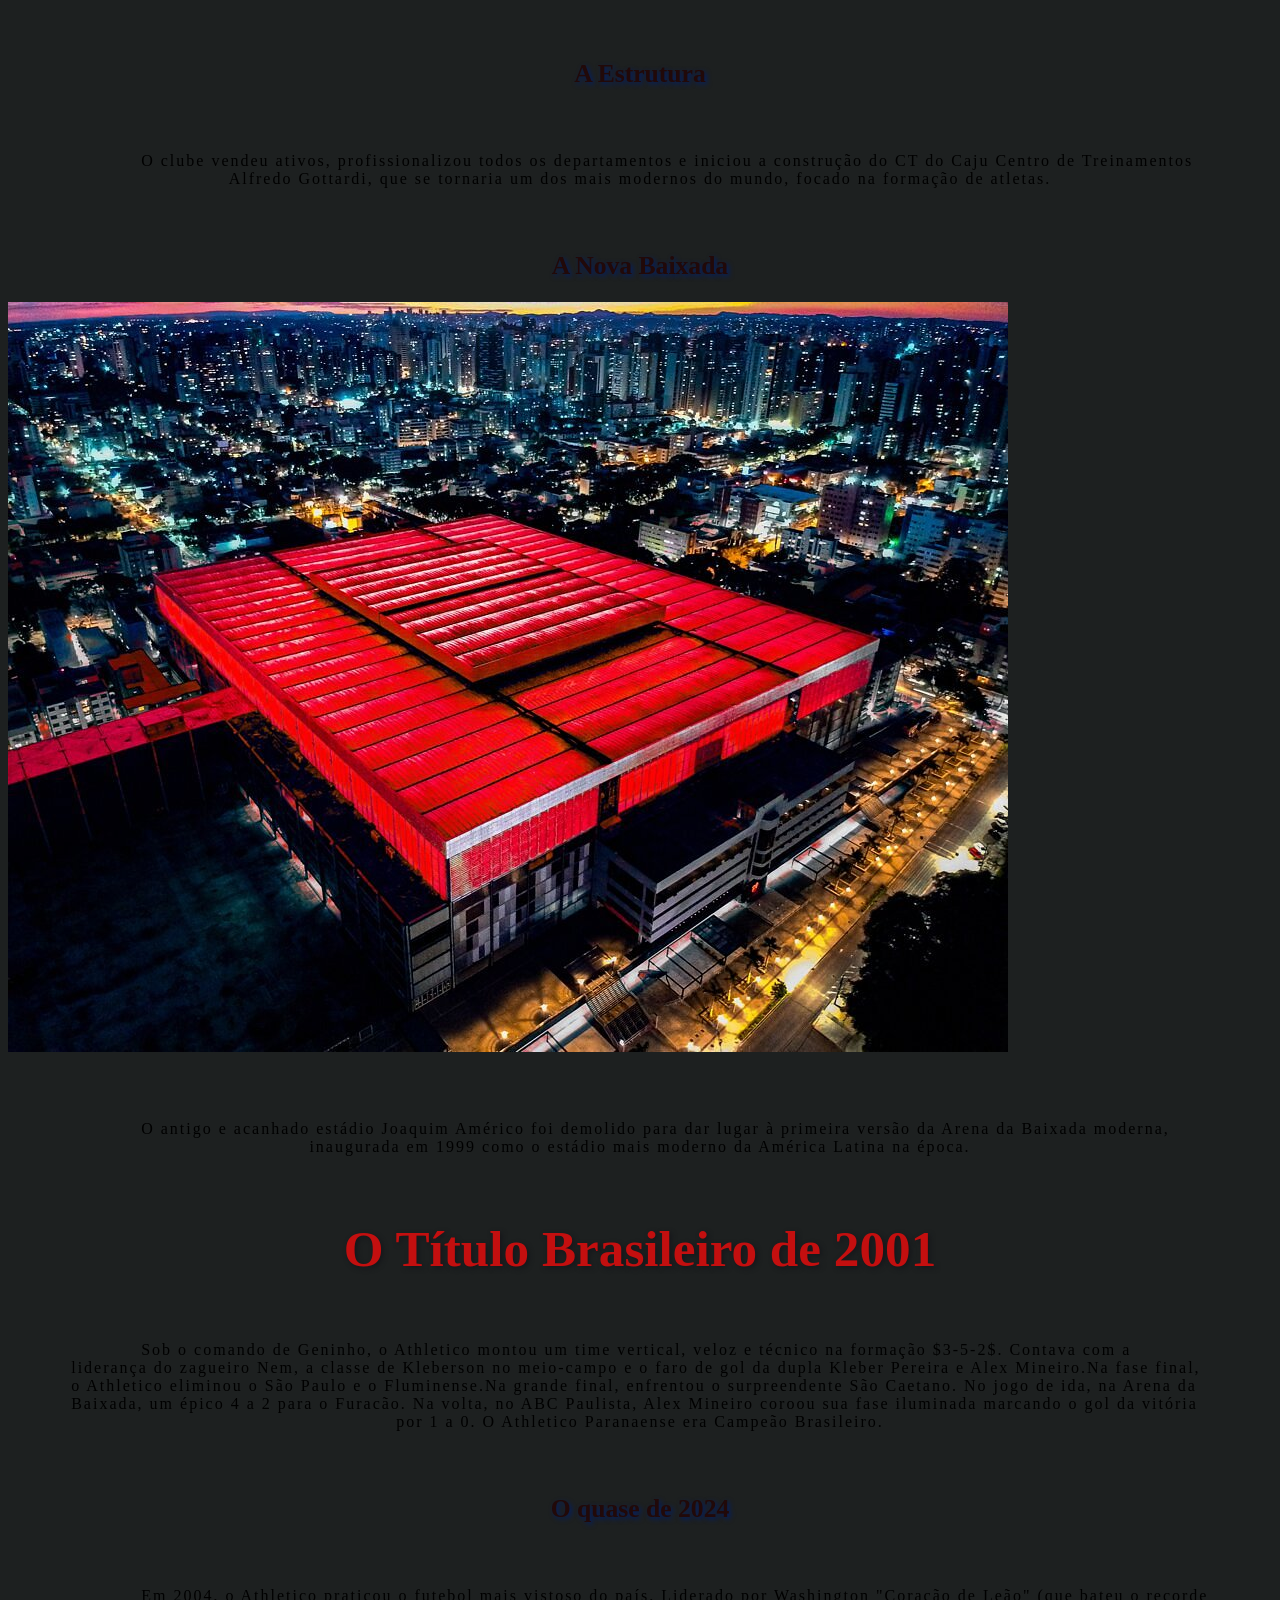
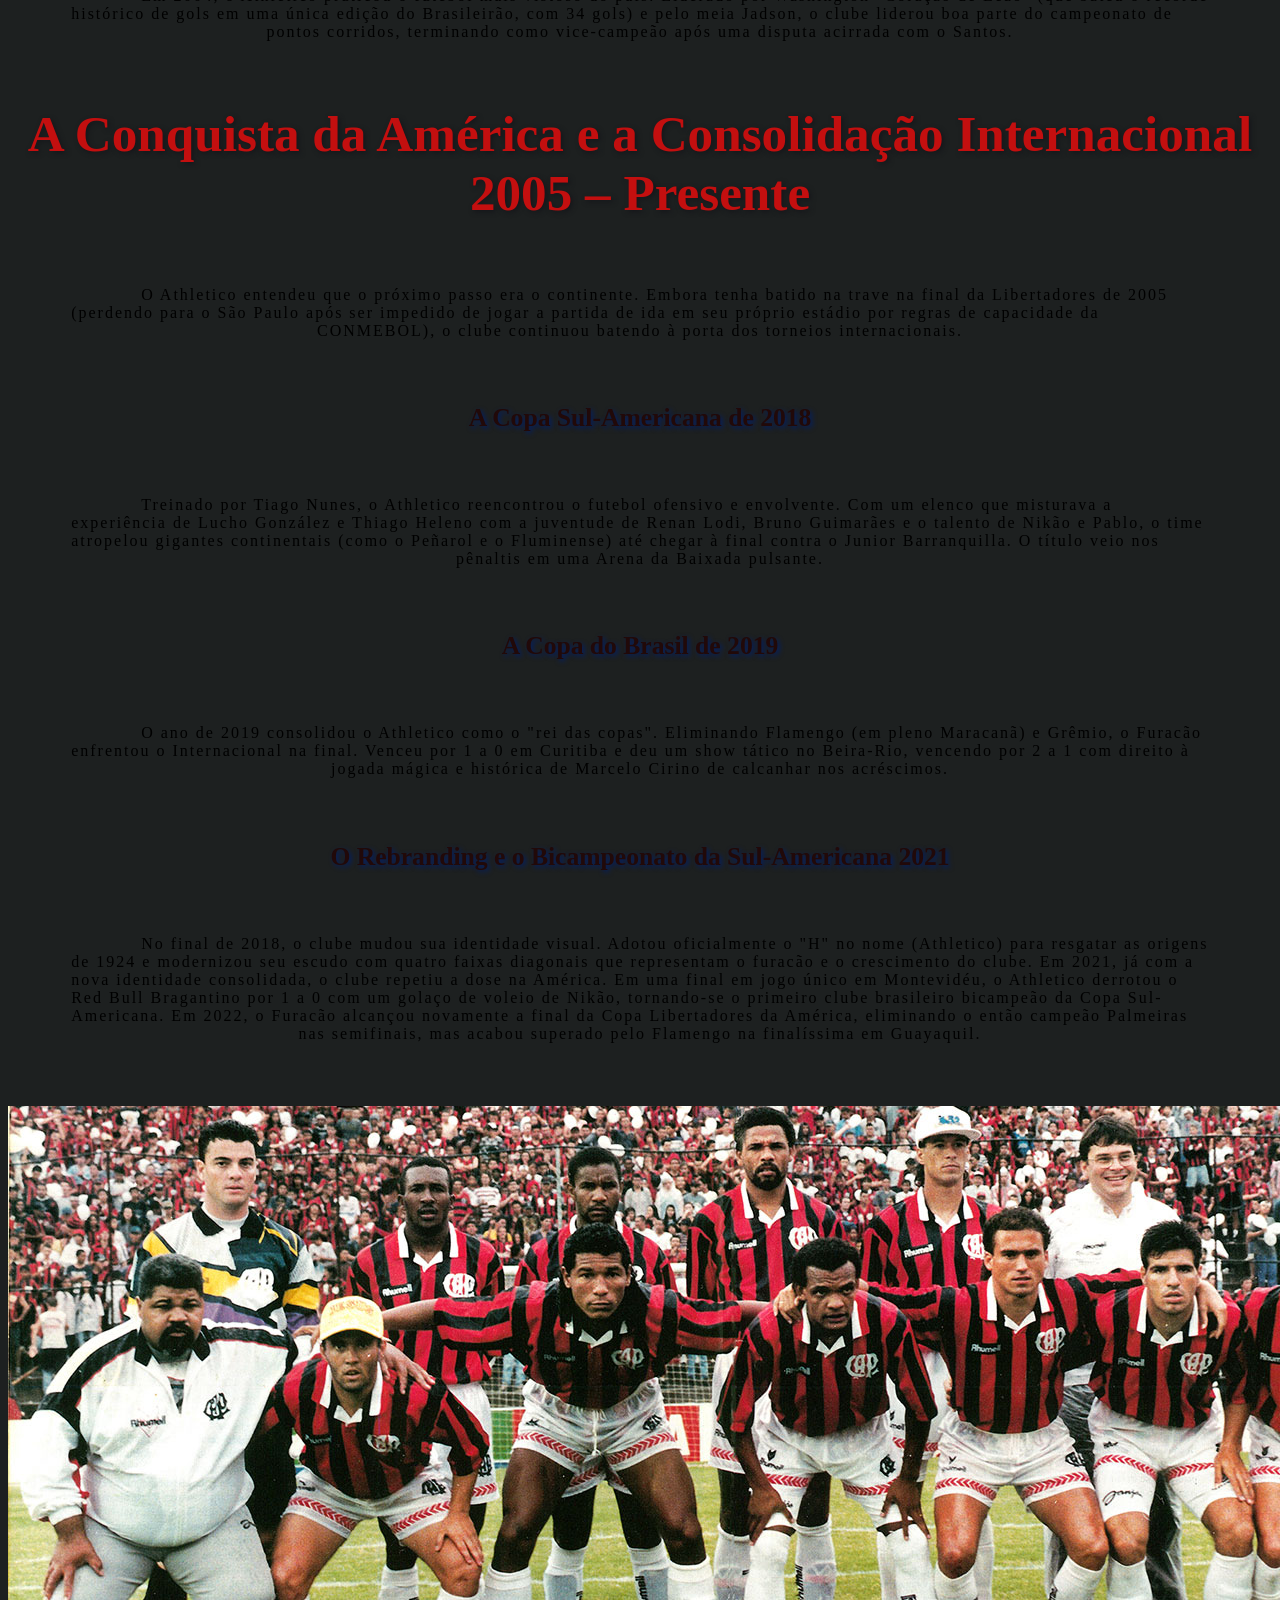
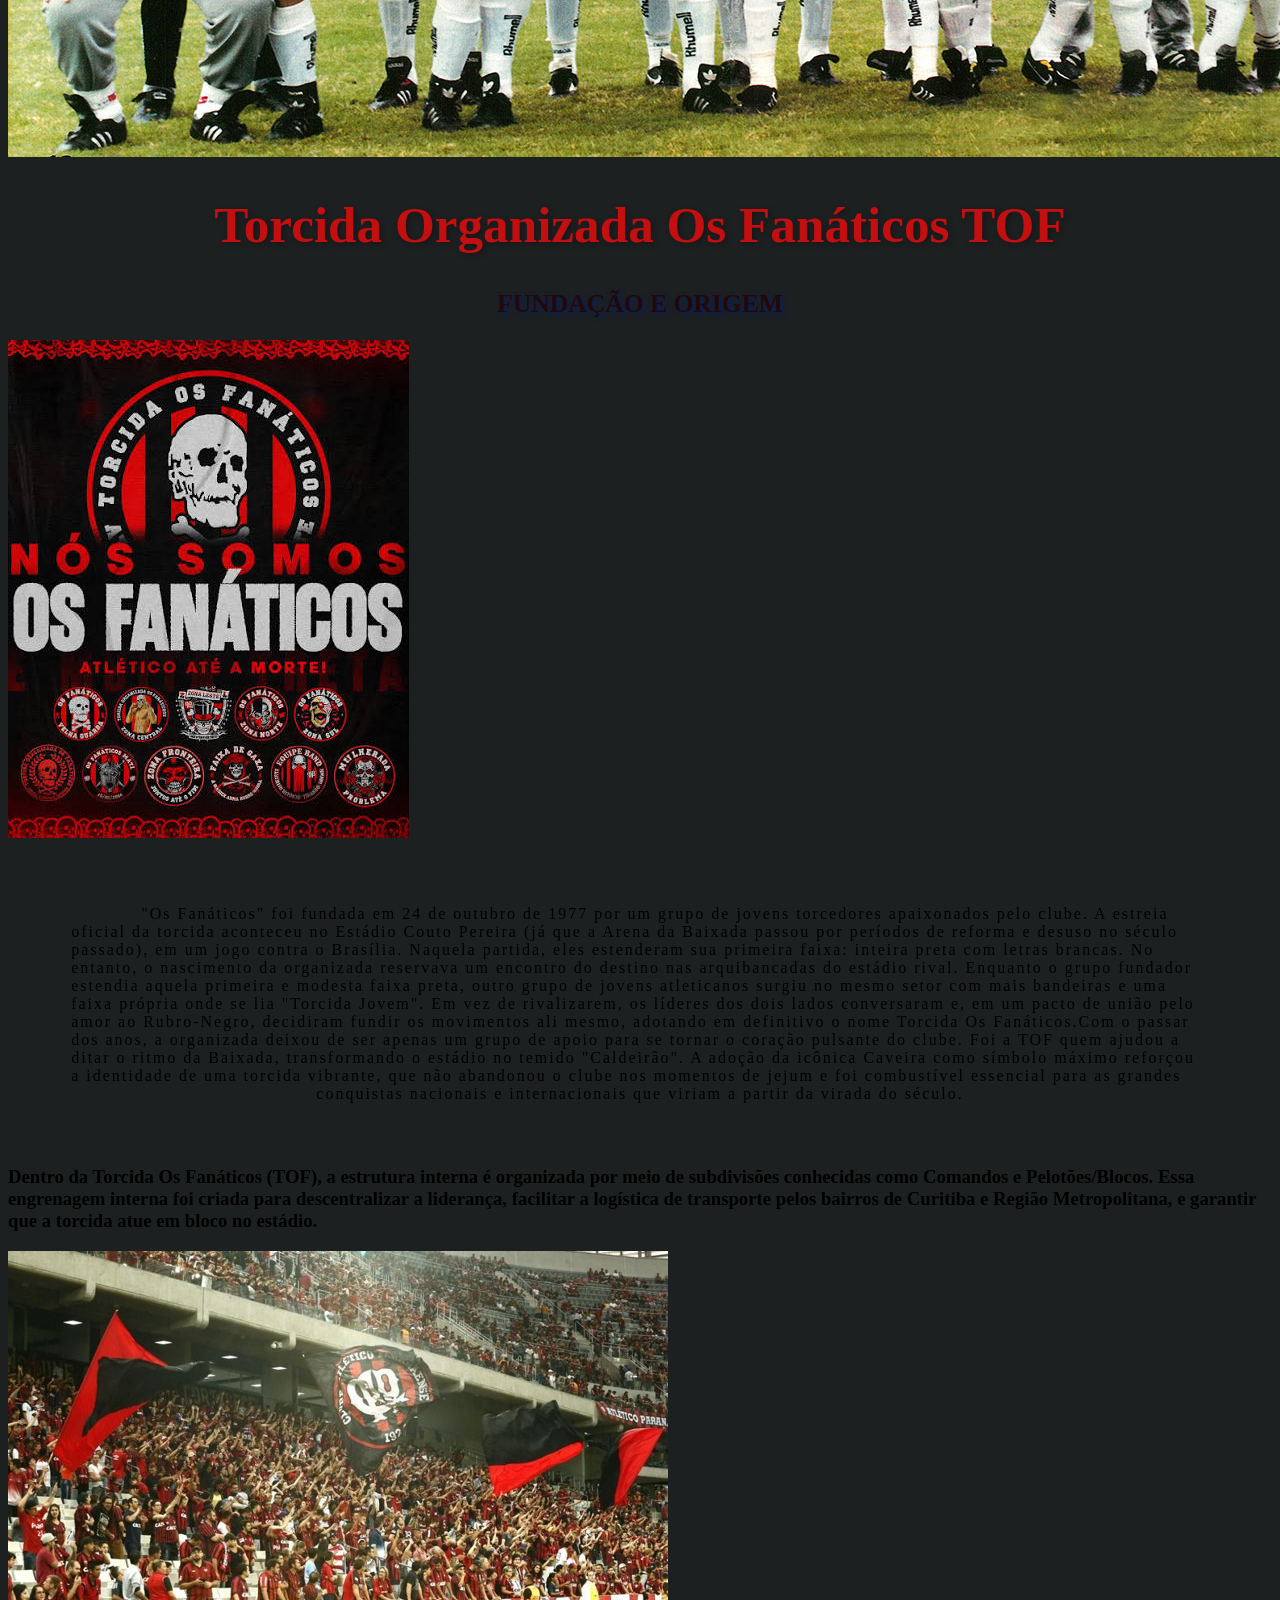
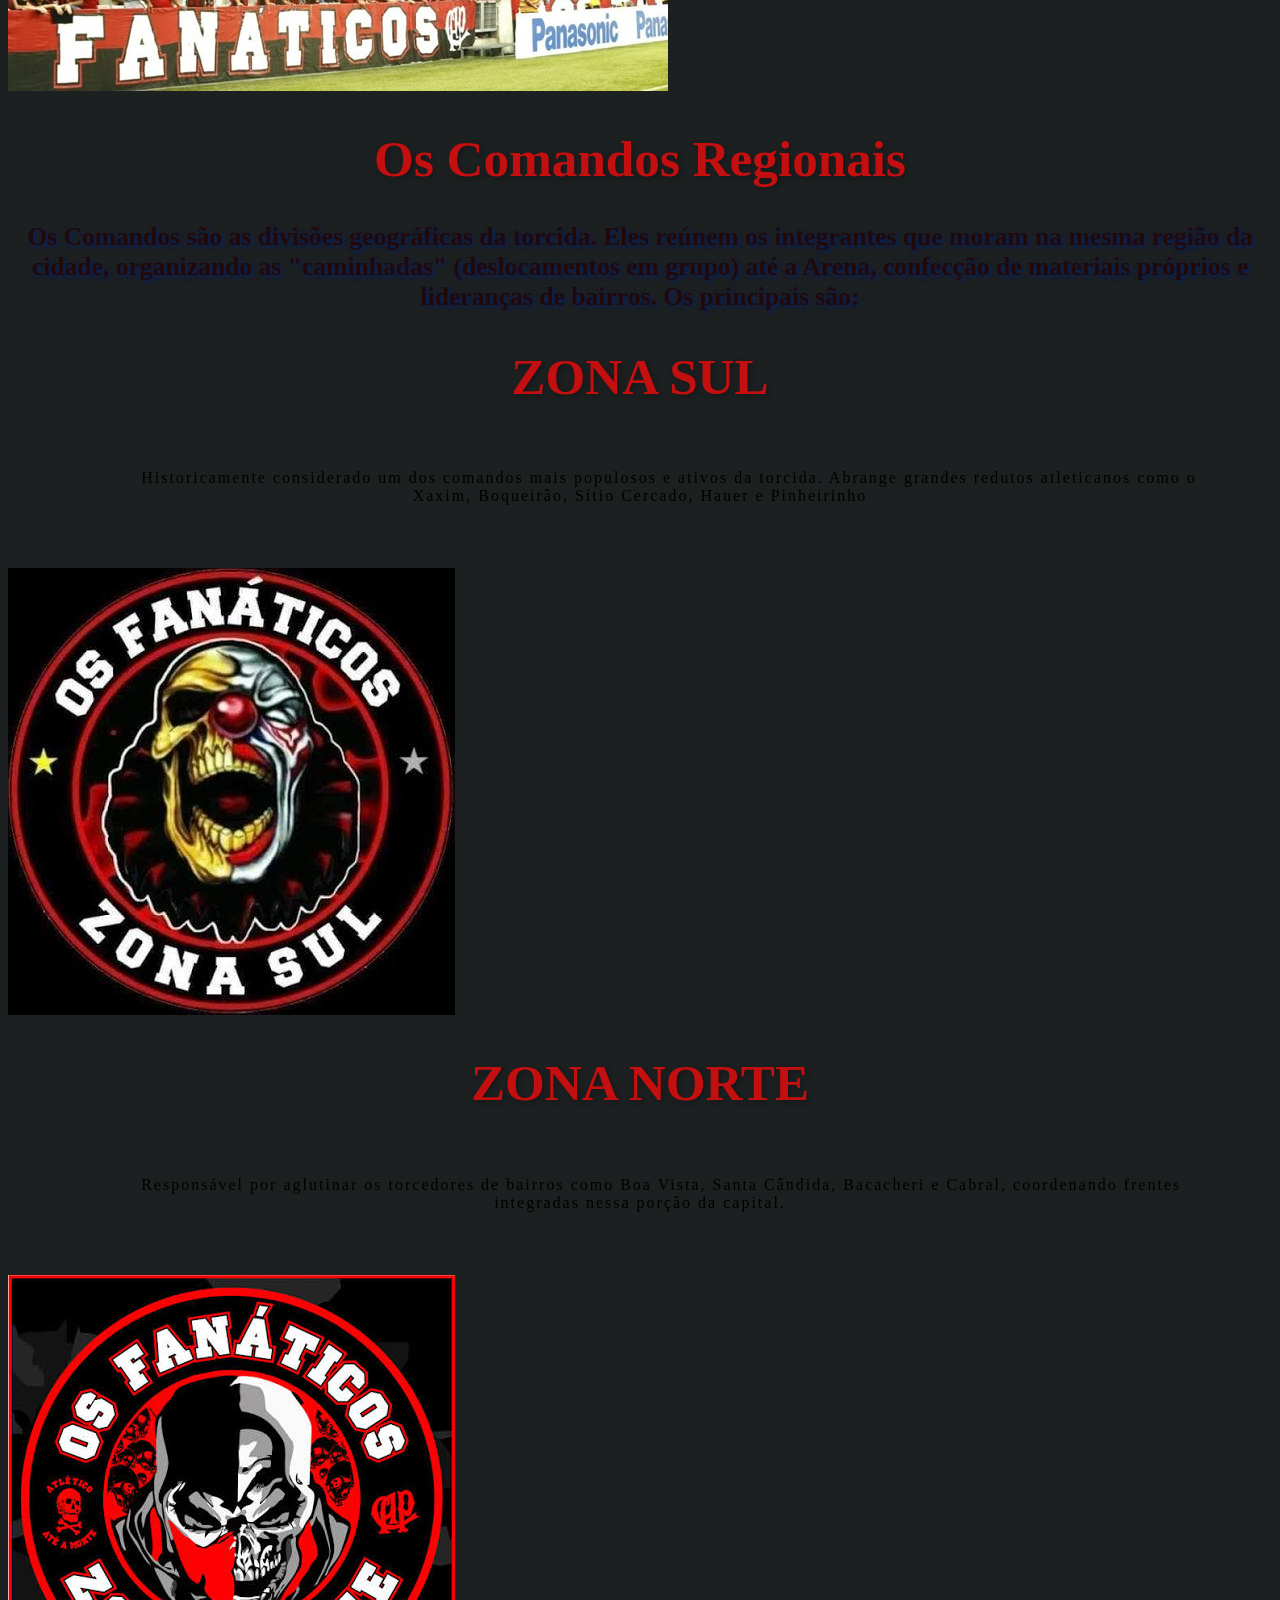
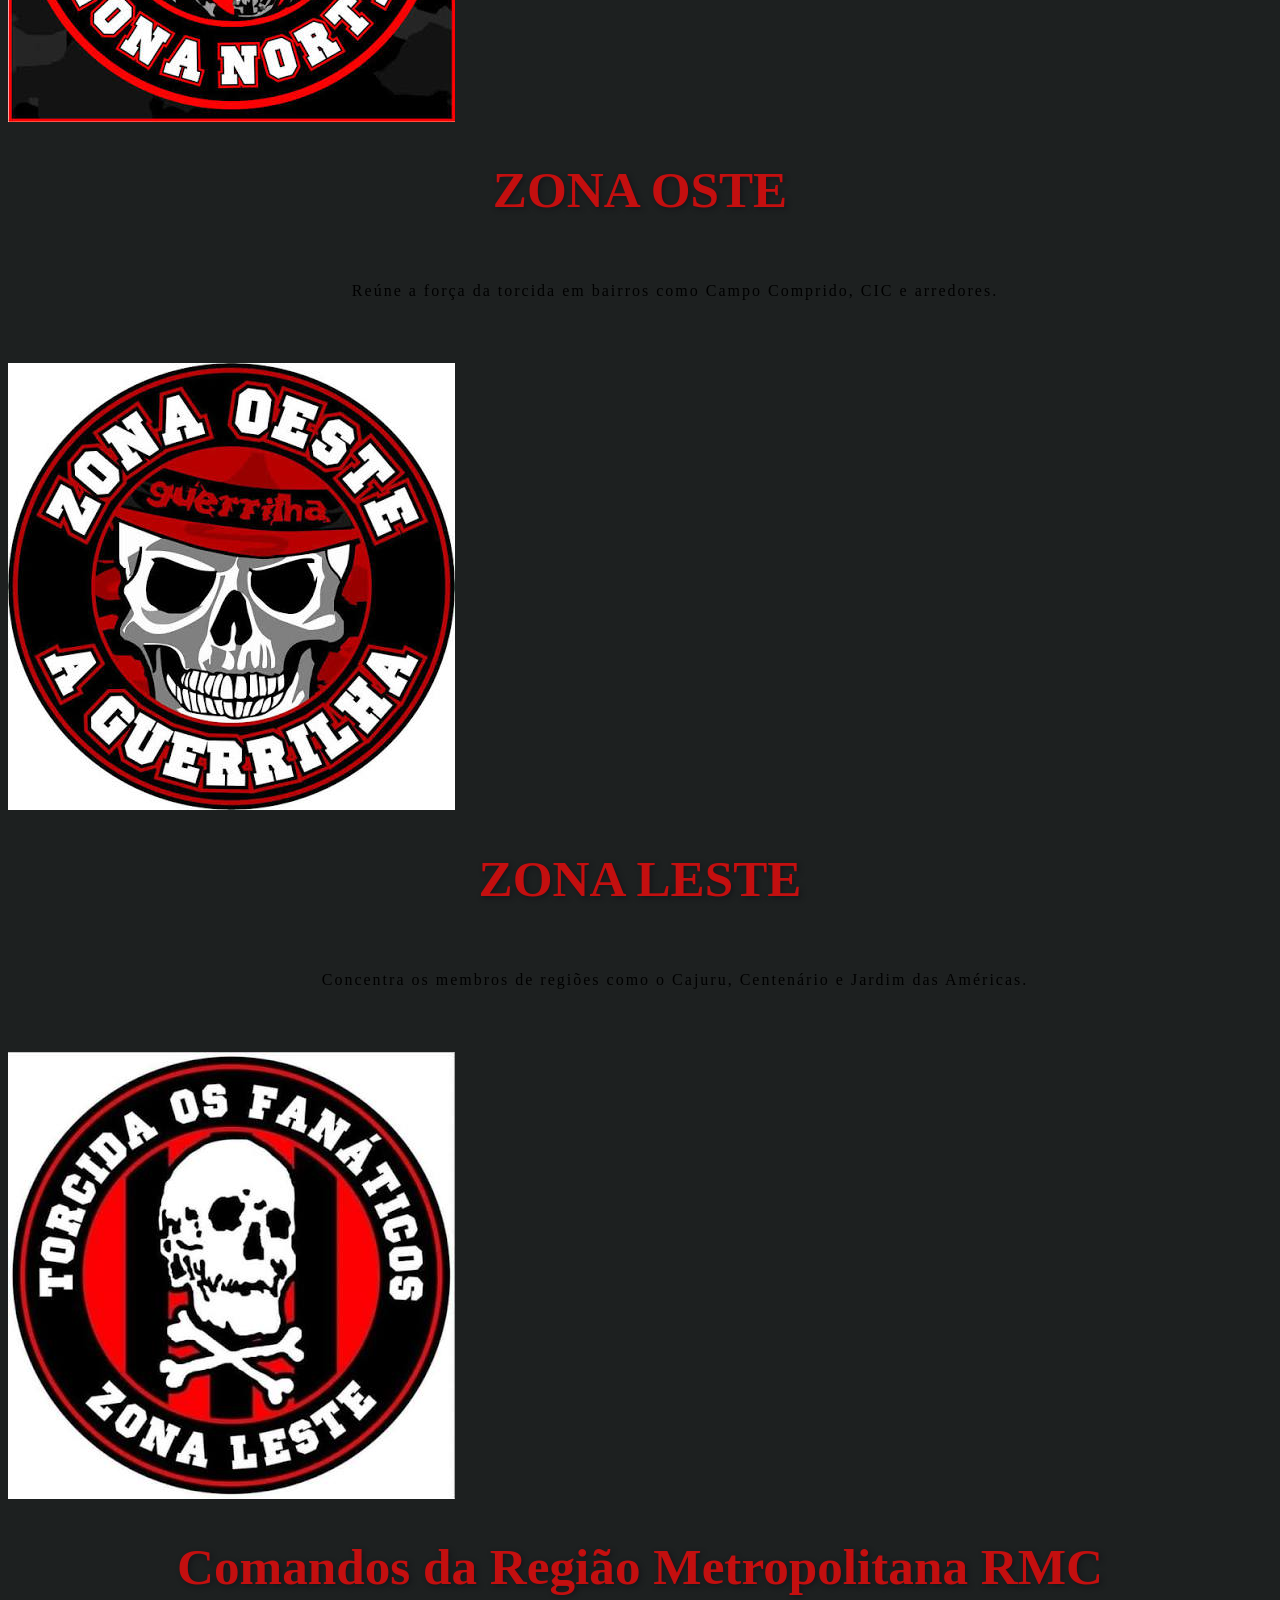
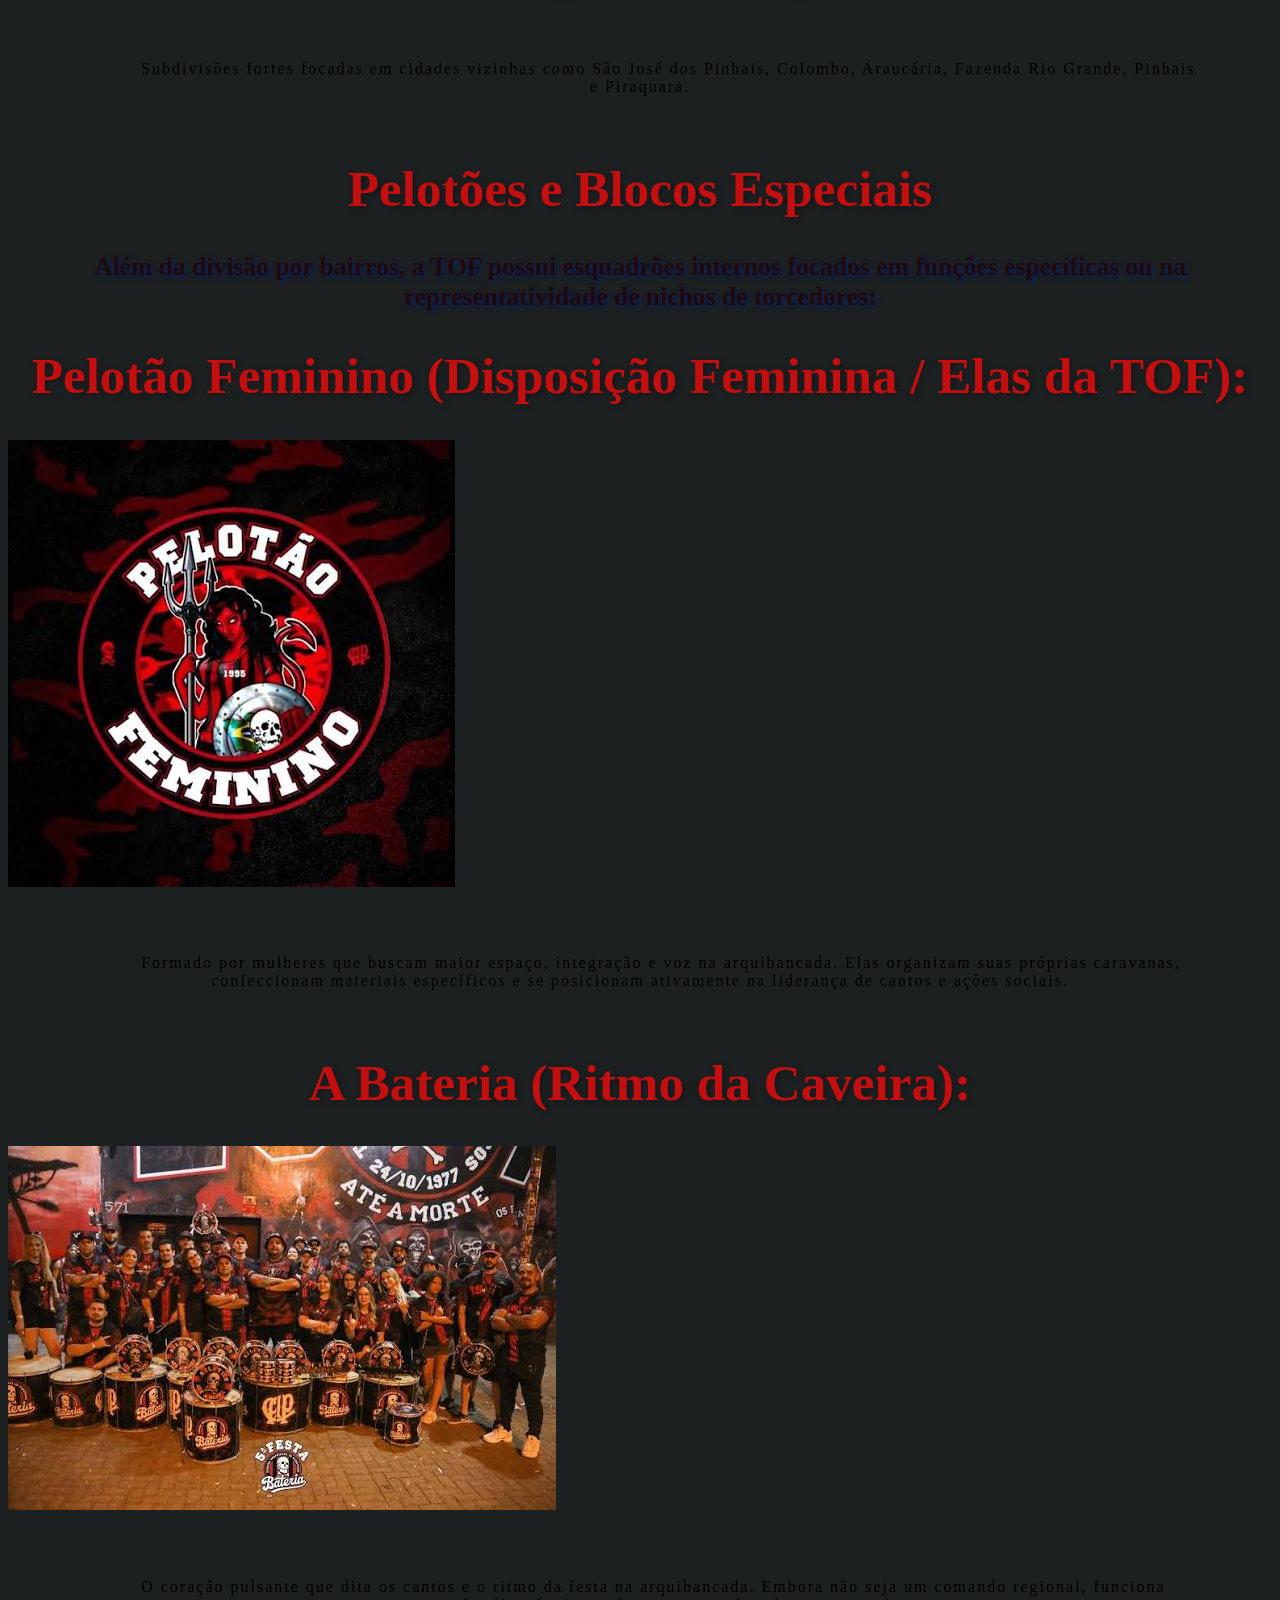
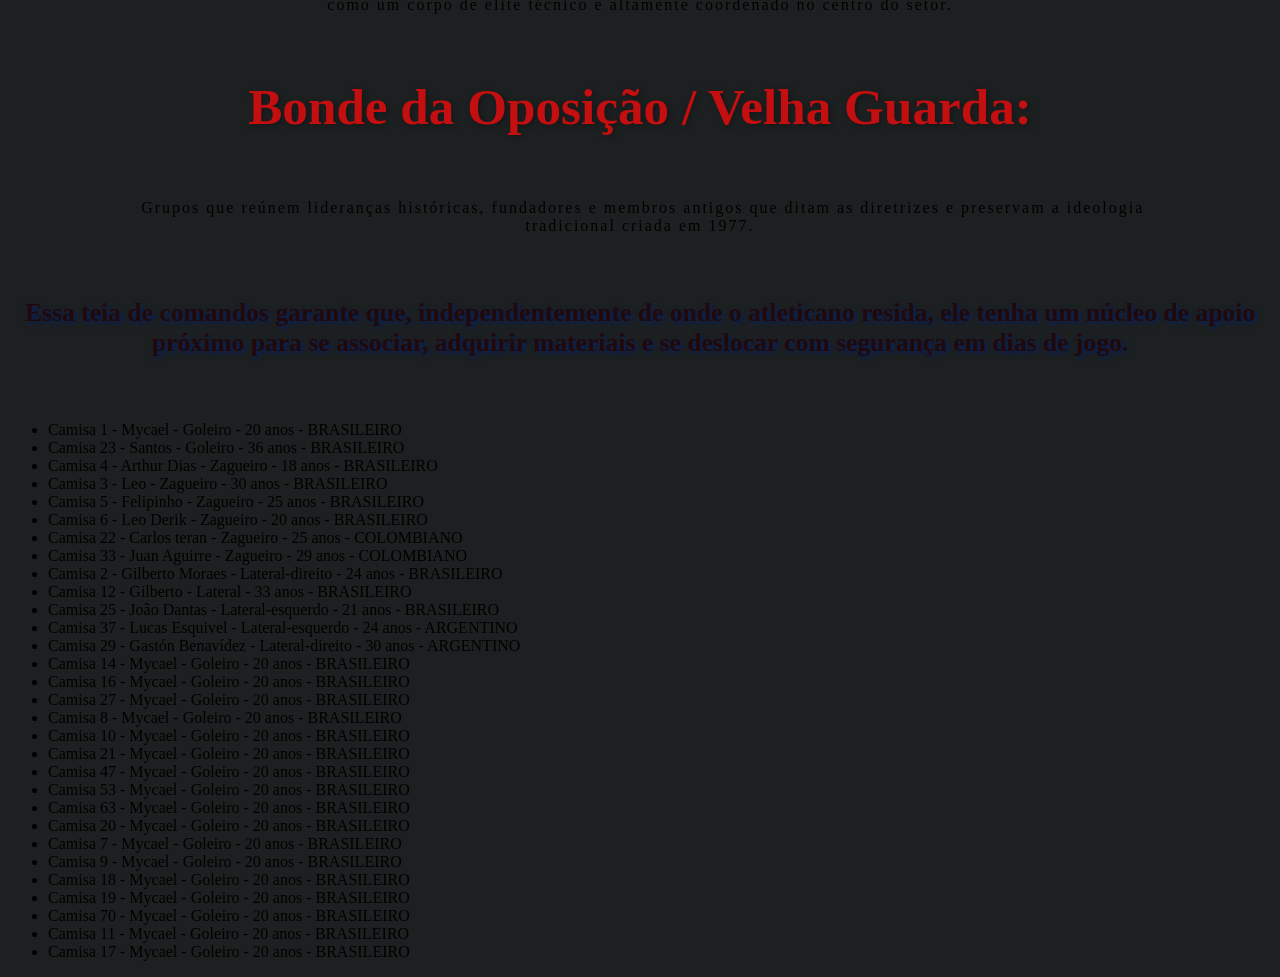
==== commit 83d8a642: "." ====
--- a/index.html
+++ b/index.html
@@ -113,4 +113,35 @@
  <h2>Essa teia de comandos garante que, independentemente de onde o atleticano resida, ele tenha um núcleo de apoio próximo para se associar, adquirir materiais e se deslocar com segurança em dias de jogo.</h2>
 
  <p></p>
- <ul></ul>+ <ul>
+    <li> Camisa 1 - Mycael - Goleiro - 20 anos - BRASILEIRO</li>
+    <li> Camisa 23 - Santos - Goleiro - 36 anos - BRASILEIRO</li>
+    <li> Camisa 4 - Arthur Dias - Zagueiro - 18 anos - BRASILEIRO</li>
+    <li> Camisa 3 - Leo - Zagueiro - 30 anos - BRASILEIRO</li>
+    <li> Camisa 5 - Felipinho - Zagueiro - 25 anos - BRASILEIRO</li>
+    <li> Camisa 6 - Leo Derik - Zagueiro - 20 anos - BRASILEIRO</li>
+    <li> Camisa 22 - Carlos teran - Zagueiro - 25 anos - COLOMBIANO</li>
+    <li> Camisa 33 - Juan Aguirre - Zagueiro - 29 anos - COLOMBIANO</li>
+    <li> Camisa 2 - Gilberto Moraes - Lateral-direito - 24 anos - BRASILEIRO</li>
+    <li> Camisa 12 - Gilberto - Lateral - 33 anos - BRASILEIRO</li>
+    <li> Camisa 25 -  João Dantas - Lateral-esquerdo  - 21 anos - BRASILEIRO</li>
+    <li> Camisa 37 - Lucas Esquivel  -  Lateral-esquerdo - 24 anos - ARGENTINO</li>
+    <li> Camisa 29 - Gastón Benavídez - Lateral-direito - 30 anos - ARGENTINO</li>
+    <li> Camisa 14 - Mycael - Goleiro - 20 anos - BRASILEIRO</li>
+    <li> Camisa 16 - Mycael - Goleiro - 20 anos - BRASILEIRO</li>
+    <li> Camisa 27 - Mycael - Goleiro - 20 anos - BRASILEIRO</li>
+    <li> Camisa 8 - Mycael - Goleiro - 20 anos - BRASILEIRO</li>
+    <li> Camisa 10 - Mycael - Goleiro - 20 anos - BRASILEIRO</li>
+    <li> Camisa 21 - Mycael - Goleiro - 20 anos - BRASILEIRO</li>
+    <li> Camisa 47 - Mycael - Goleiro - 20 anos - BRASILEIRO</li>
+    <li> Camisa 53 - Mycael - Goleiro - 20 anos - BRASILEIRO</li>
+    <li> Camisa 63 - Mycael - Goleiro - 20 anos - BRASILEIRO</li>
+    <li> Camisa 20 - Mycael - Goleiro - 20 anos - BRASILEIRO</li>
+    <li> Camisa 7 - Mycael - Goleiro - 20 anos - BRASILEIRO</li>
+    <li> Camisa 9 - Mycael - Goleiro - 20 anos - BRASILEIRO</li>
+    <li> Camisa 18 - Mycael - Goleiro - 20 anos - BRASILEIRO</li>
+    <li> Camisa 19 - Mycael - Goleiro - 20 anos - BRASILEIRO</li>
+    <li> Camisa 70 - Mycael - Goleiro - 20 anos - BRASILEIRO</li>
+    <li> Camisa 11 - Mycael - Goleiro - 20 anos - BRASILEIRO</li>
+    <li> Camisa 17 - Mycael - Goleiro - 20 anos - BRASILEIRO</li>
+ </ul>
--- a/style.css
+++ b/style.css
@@ -1,24 +1,39 @@
-body{
-    background-color: rgb(0, 0, 0);
+body {
+    background-color:rgb(29, 32, 32);
 }
+
 h1{
-    color:rgb(255, 0, 0);
+    text-align:center;
+    color:rgb(195, 15, 15);
+    text-shadow: 2px 2px 5px rgb(21, 22, 26); 
+    font-family: "Times New Roman", Times, serif;
+     font-size:4vw;
+}
+
+p{
+    margin: 5%;
+    font-family: "Papyrus", fantasy;
+    text-indent: 70px;
+    letter-spacing: 2px;
+    text-align-last: center;
+}
+
+.img1{
+margin: auto;
+  width:35%;
+  align-items: center;
+}
+
+.img2{
+margin: auto;
+  width:30%;
+  align-items: center;
+}
+
+h2{
     text-align: center;
-    font-family: 'Times New Roman', Times, serif;
-    font-size: 4vw;
-}
-p{
-    color:rgb(255, 255, 255);
-    text-align: center;
-    font-family: "Papyrus", fantasy;
-    margin: 5%;
-    letter-spacing: 2px;
-}
-h2{
-    color:rgb(255, 0, 0);
-    text-align: center;
-    font-family: 'Times New Roman', Times, serif;
-}
-.imagem1{
-    width:35%;
+    color:rgb(33, 9, 9);
+    text-shadow: 2px 2px 5px rgb(2, 31, 104); 
+    font-family: "Times New Roman", Times, serif;
+    font-size:2vw;
 }
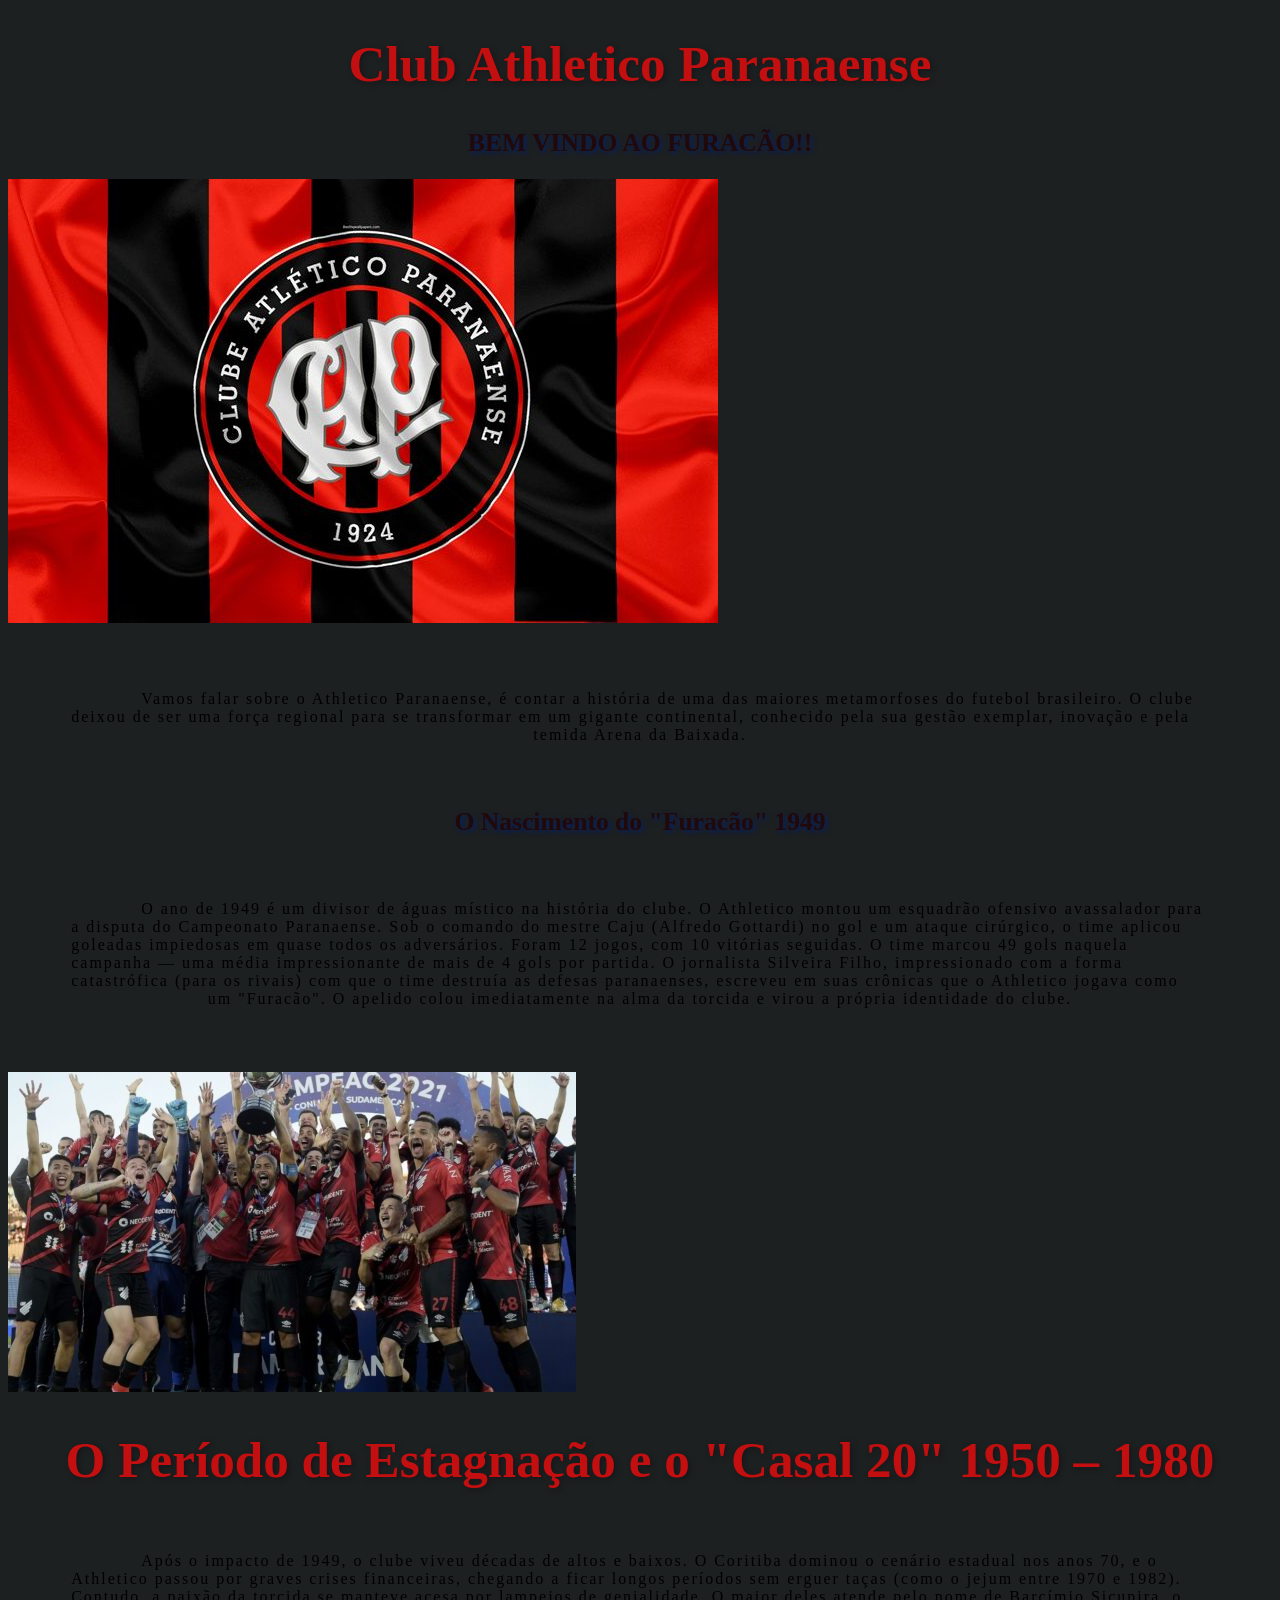
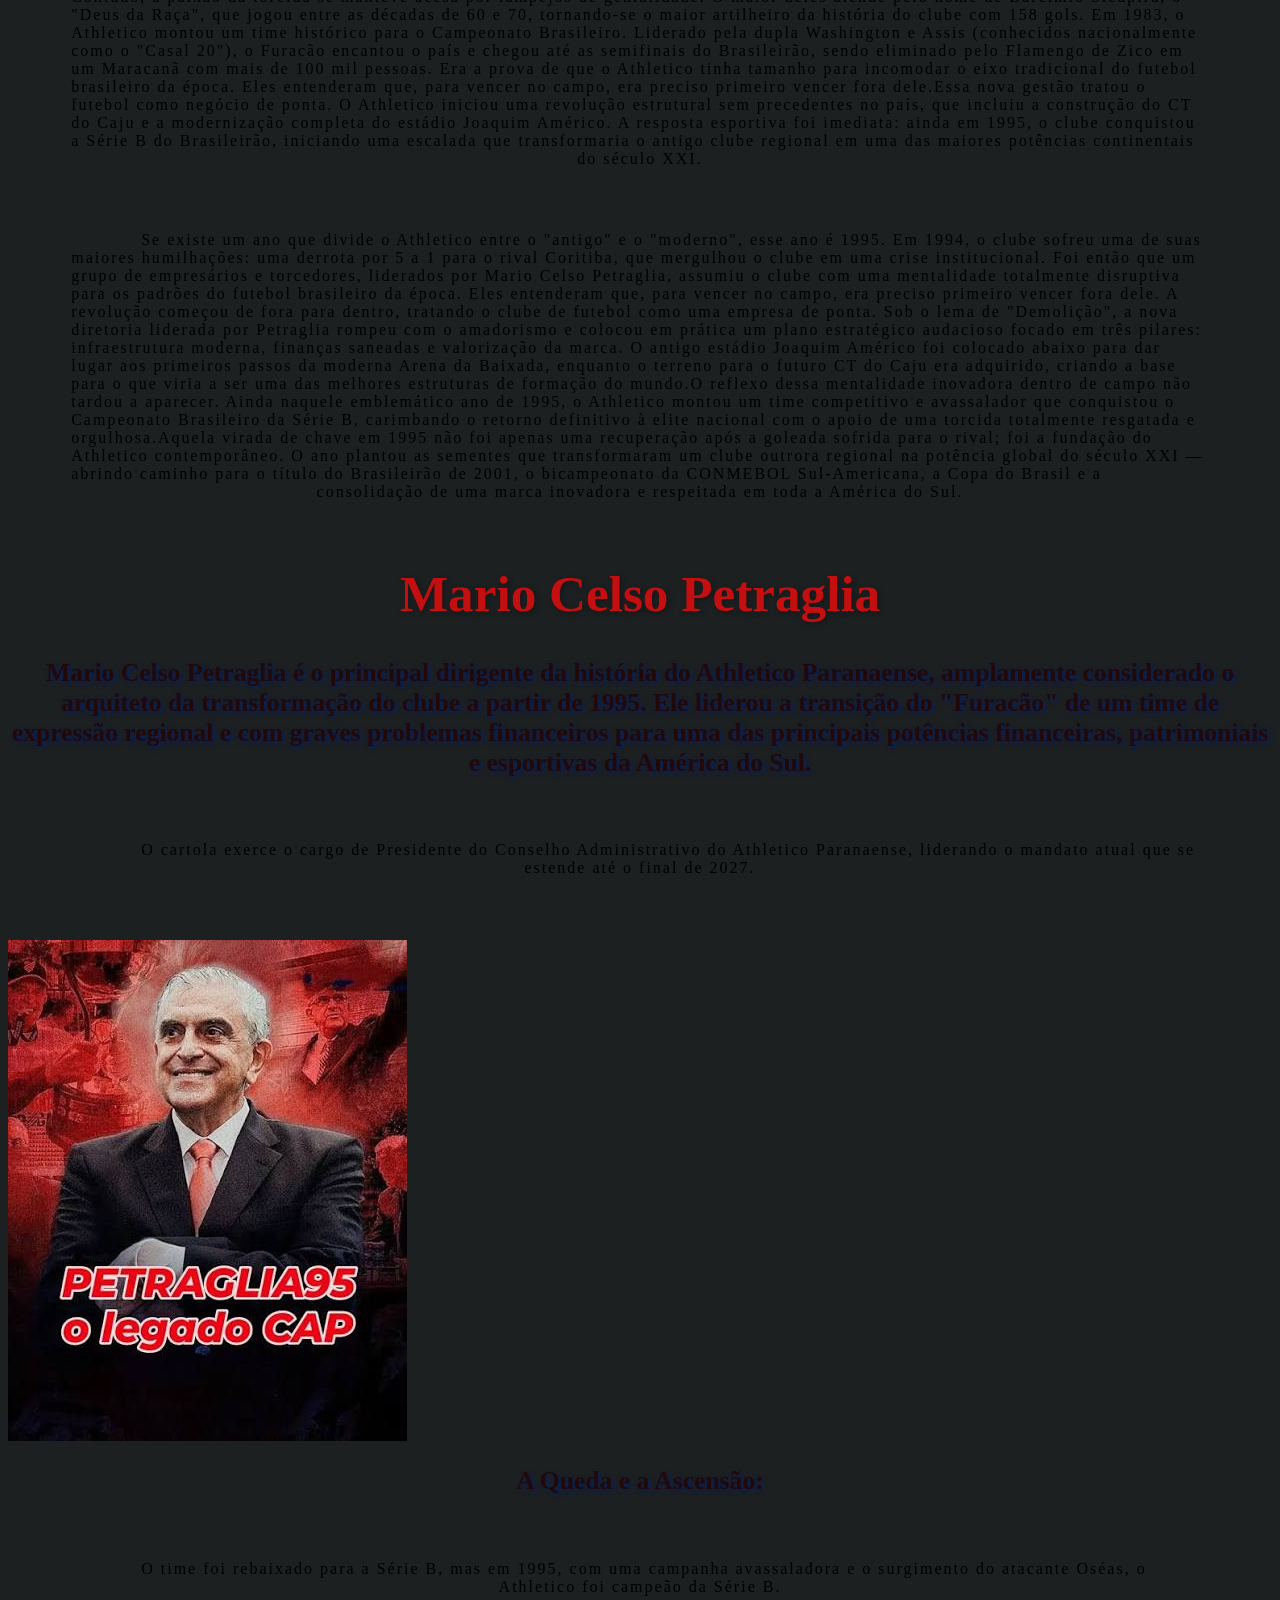
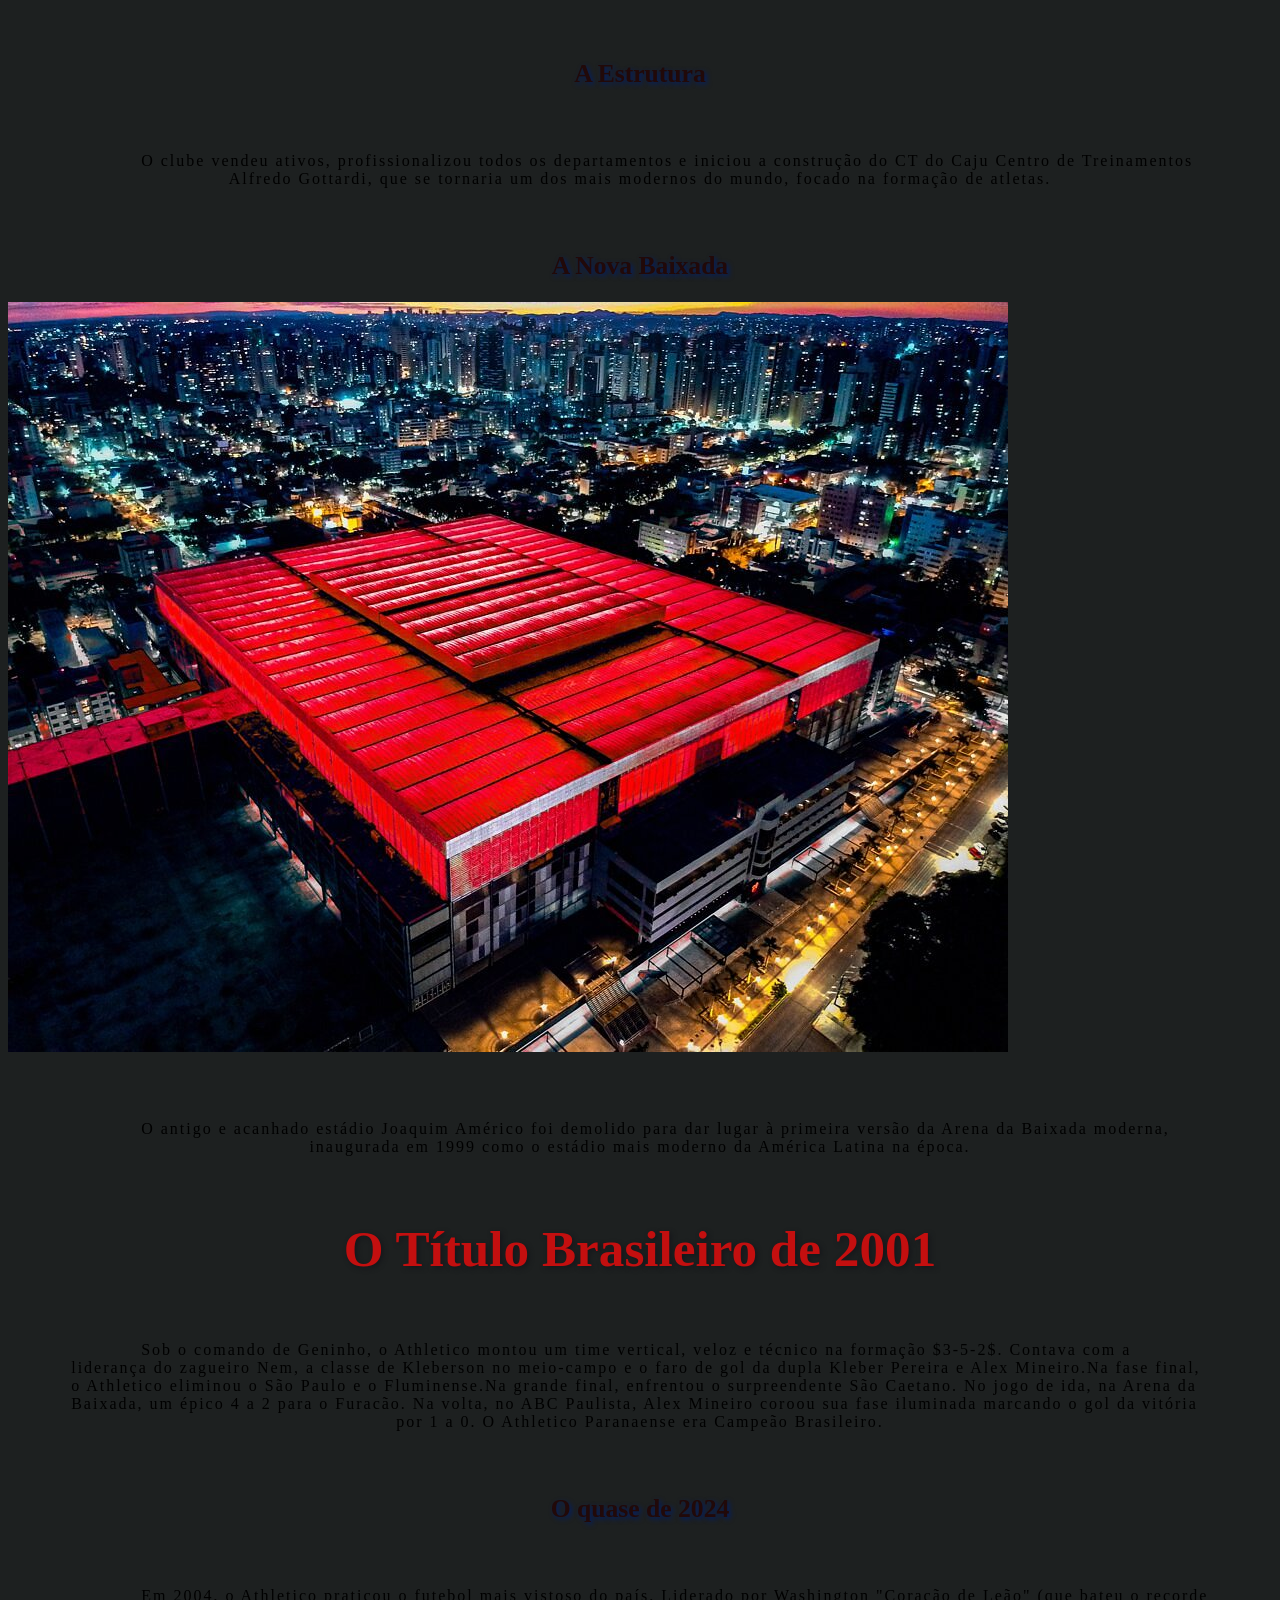
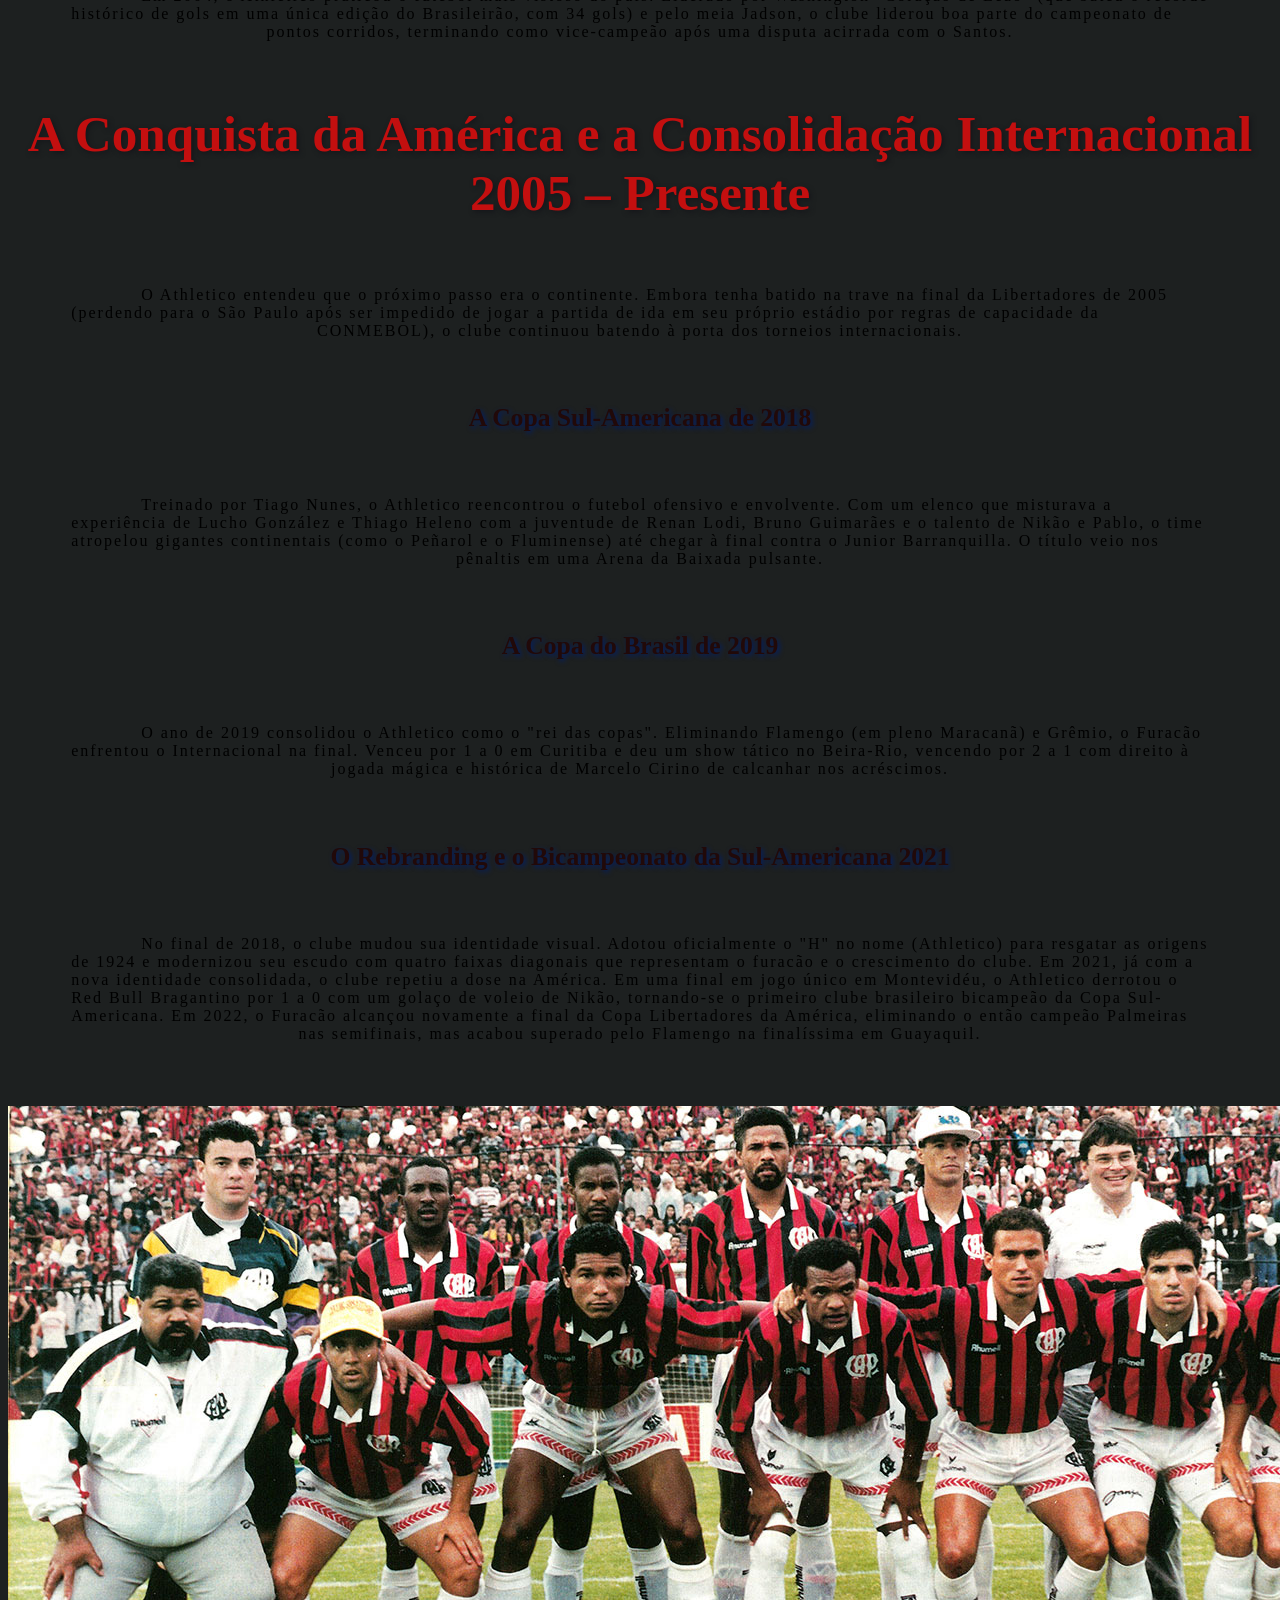
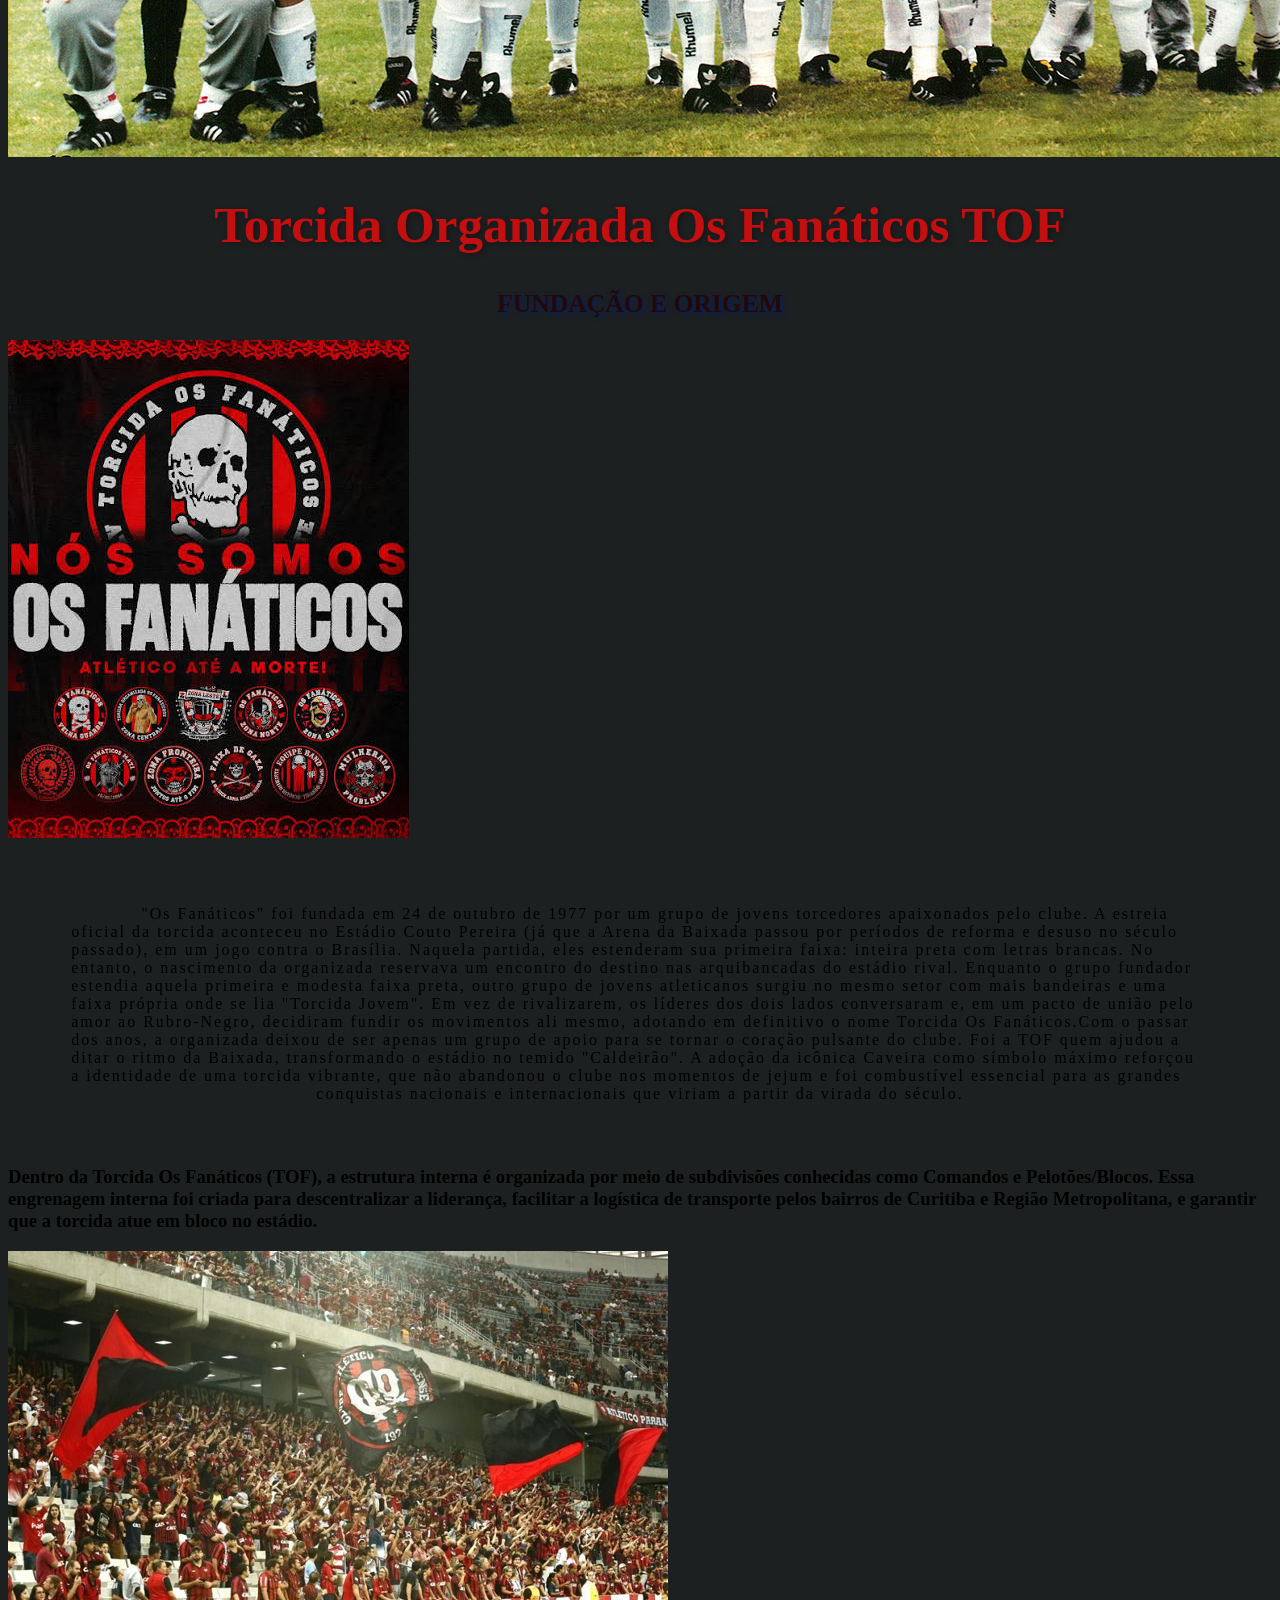
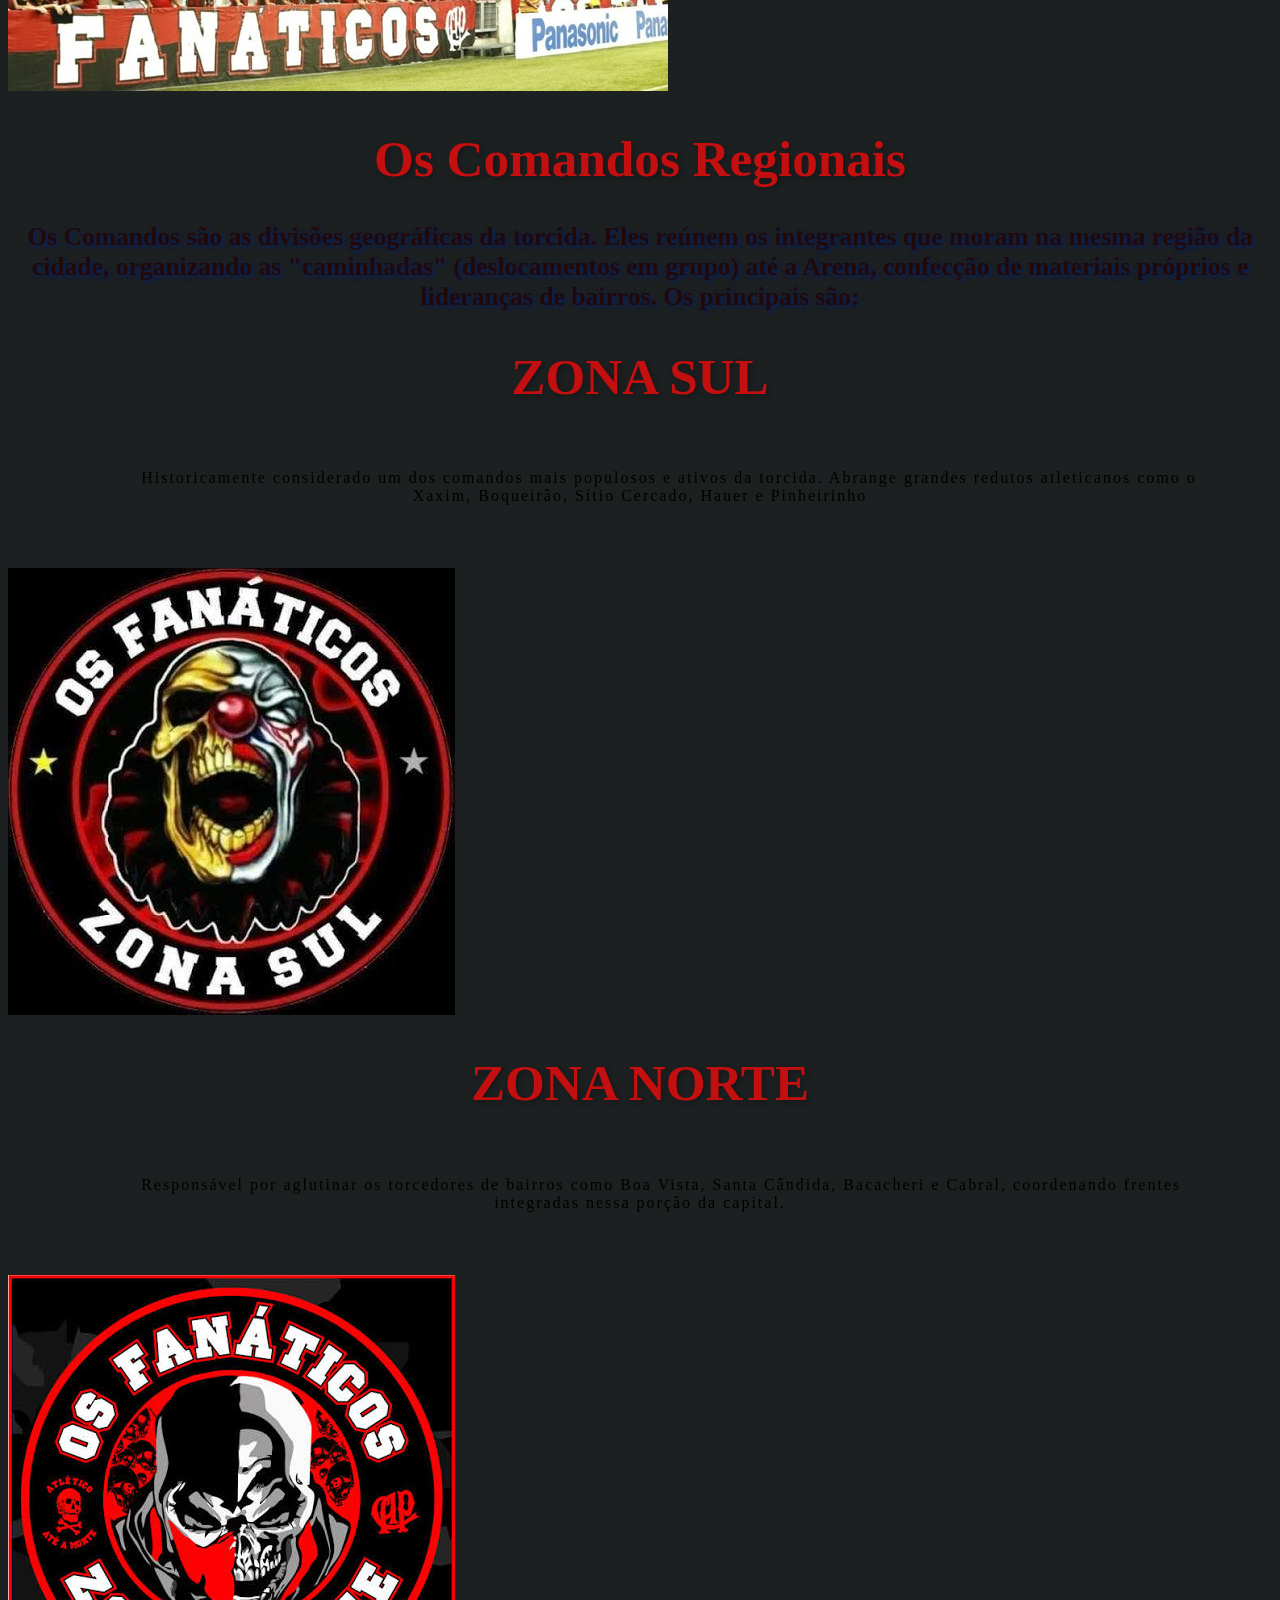
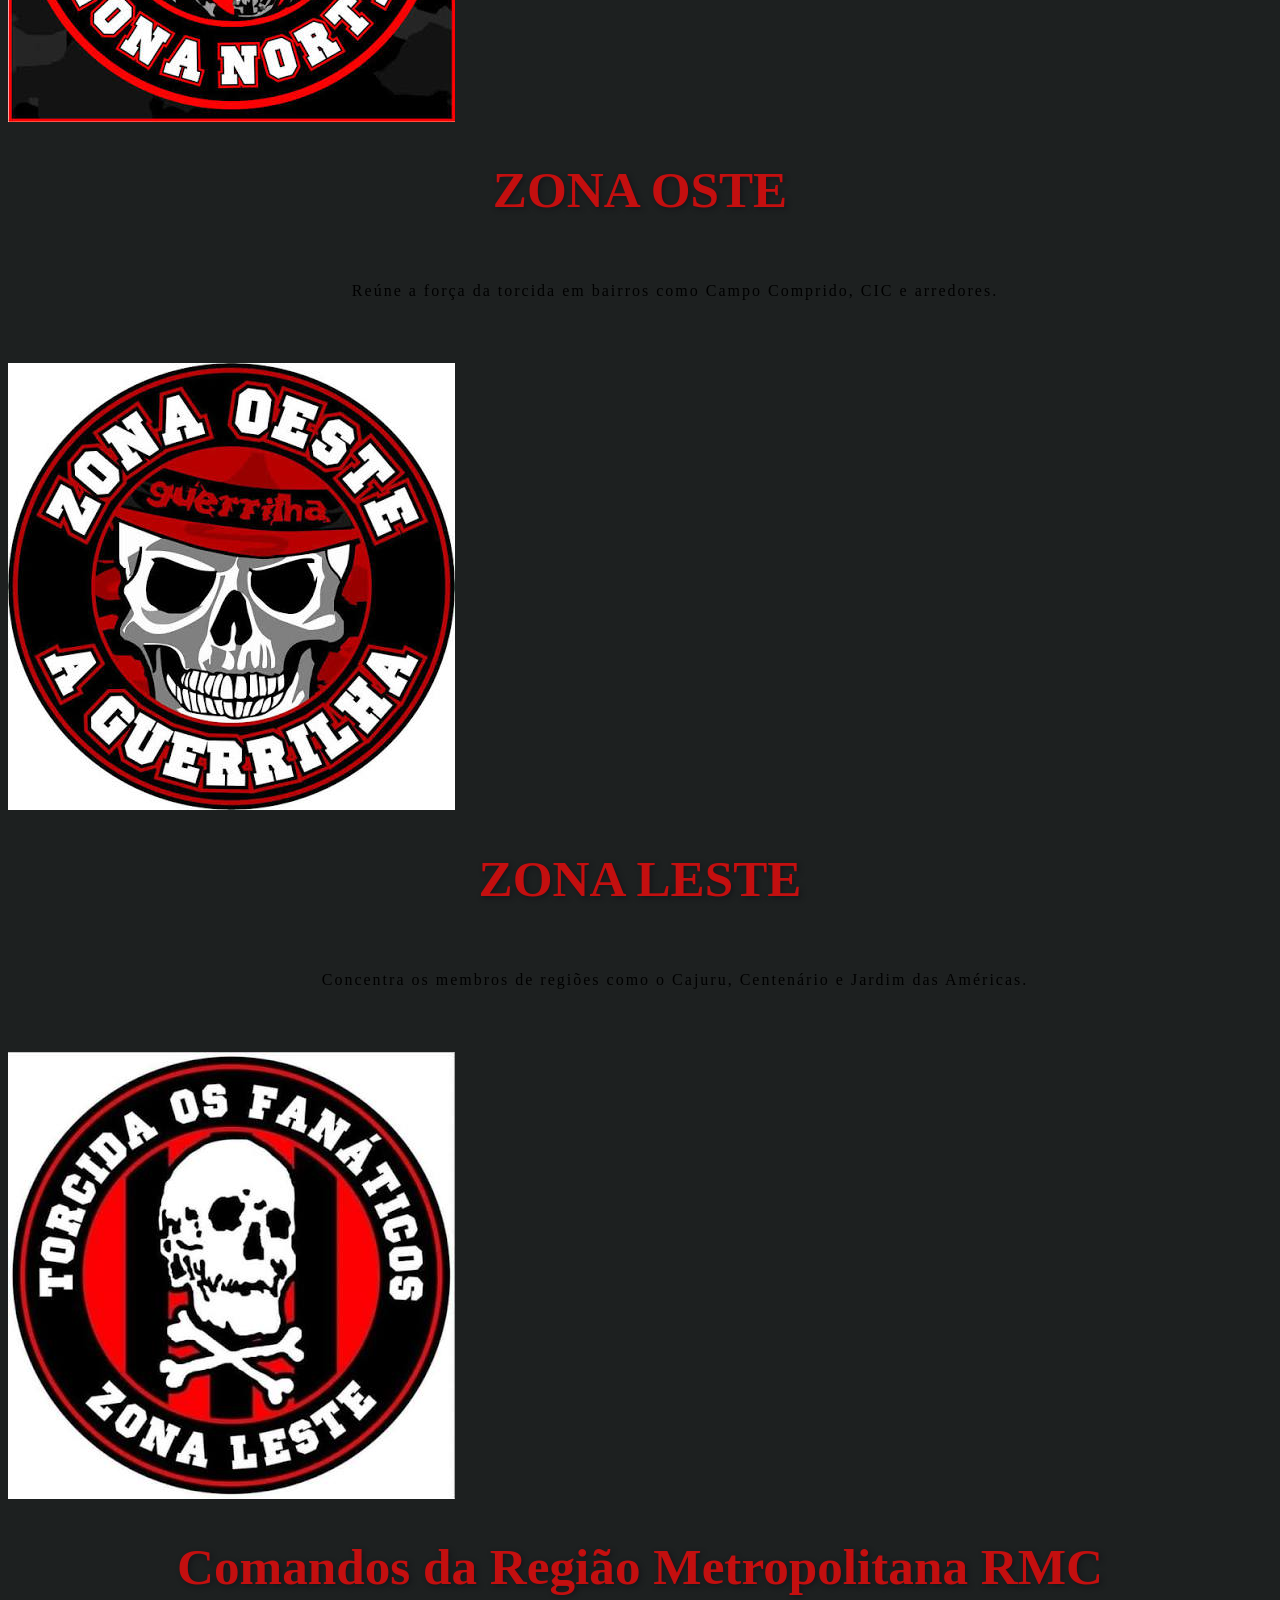
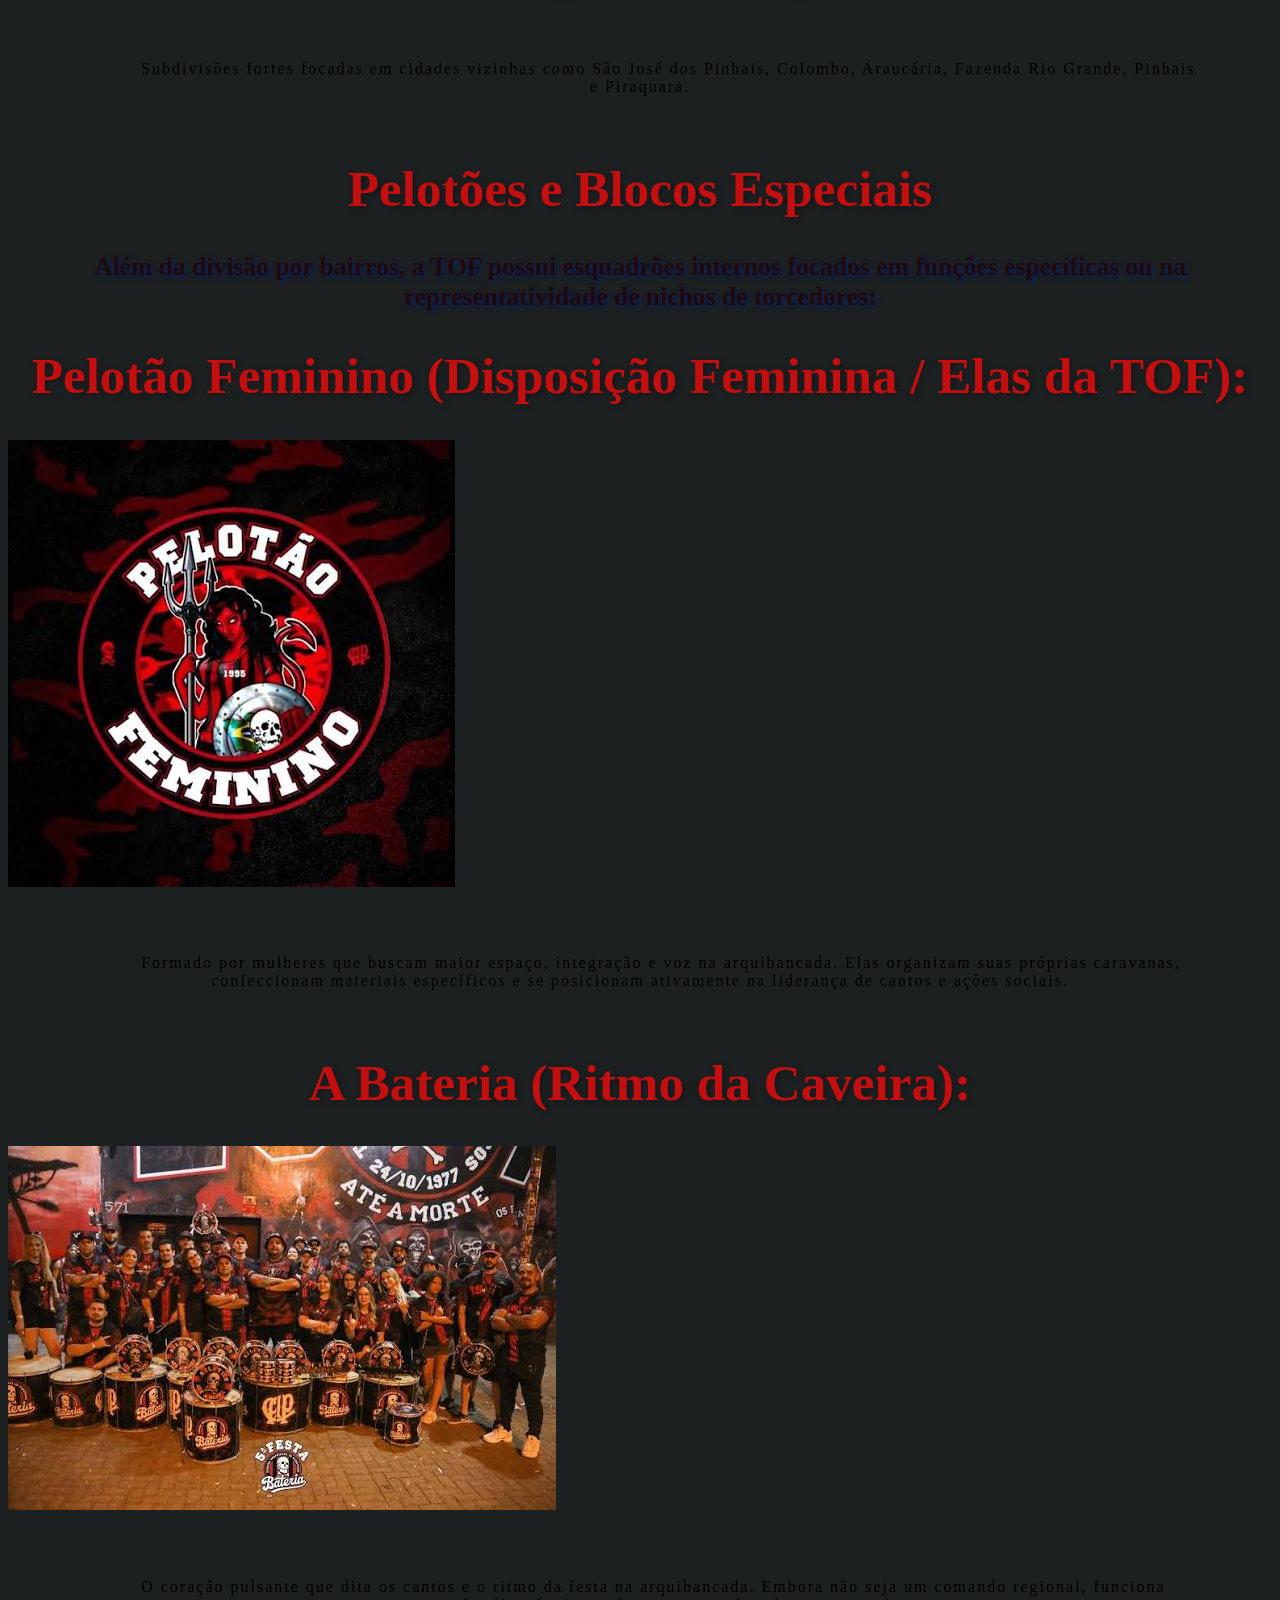
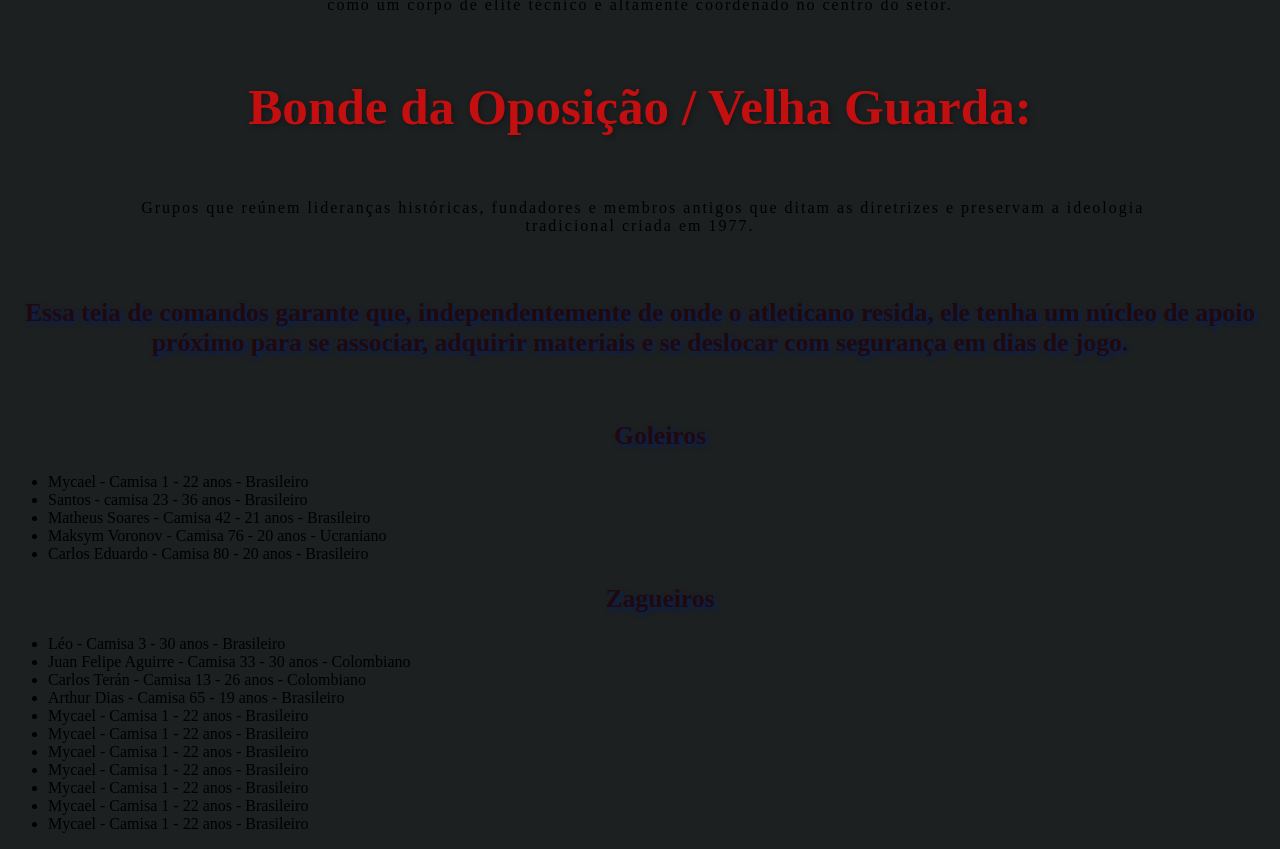
==== commit 7b74bb5b: "." ====
--- a/index.html
+++ b/index.html
@@ -113,35 +113,23 @@
  <h2>Essa teia de comandos garante que, independentemente de onde o atleticano resida, ele tenha um núcleo de apoio próximo para se associar, adquirir materiais e se deslocar com segurança em dias de jogo.</h2>
 
  <p></p>
- <ul>
-    <li> Camisa 1 - Mycael - Goleiro - 20 anos - BRASILEIRO</li>
-    <li> Camisa 23 - Santos - Goleiro - 36 anos - BRASILEIRO</li>
-    <li> Camisa 4 - Arthur Dias - Zagueiro - 18 anos - BRASILEIRO</li>
-    <li> Camisa 3 - Leo - Zagueiro - 30 anos - BRASILEIRO</li>
-    <li> Camisa 5 - Felipinho - Zagueiro - 25 anos - BRASILEIRO</li>
-    <li> Camisa 6 - Leo Derik - Zagueiro - 20 anos - BRASILEIRO</li>
-    <li> Camisa 22 - Carlos teran - Zagueiro - 25 anos - COLOMBIANO</li>
-    <li> Camisa 33 - Juan Aguirre - Zagueiro - 29 anos - COLOMBIANO</li>
-    <li> Camisa 2 - Gilberto Moraes - Lateral-direito - 24 anos - BRASILEIRO</li>
-    <li> Camisa 12 - Gilberto - Lateral - 33 anos - BRASILEIRO</li>
-    <li> Camisa 25 -  João Dantas - Lateral-esquerdo  - 21 anos - BRASILEIRO</li>
-    <li> Camisa 37 - Lucas Esquivel  -  Lateral-esquerdo - 24 anos - ARGENTINO</li>
-    <li> Camisa 29 - Gastón Benavídez - Lateral-direito - 30 anos - ARGENTINO</li>
-    <li> Camisa 14 - Mycael - Goleiro - 20 anos - BRASILEIRO</li>
-    <li> Camisa 16 - Mycael - Goleiro - 20 anos - BRASILEIRO</li>
-    <li> Camisa 27 - Mycael - Goleiro - 20 anos - BRASILEIRO</li>
-    <li> Camisa 8 - Mycael - Goleiro - 20 anos - BRASILEIRO</li>
-    <li> Camisa 10 - Mycael - Goleiro - 20 anos - BRASILEIRO</li>
-    <li> Camisa 21 - Mycael - Goleiro - 20 anos - BRASILEIRO</li>
-    <li> Camisa 47 - Mycael - Goleiro - 20 anos - BRASILEIRO</li>
-    <li> Camisa 53 - Mycael - Goleiro - 20 anos - BRASILEIRO</li>
-    <li> Camisa 63 - Mycael - Goleiro - 20 anos - BRASILEIRO</li>
-    <li> Camisa 20 - Mycael - Goleiro - 20 anos - BRASILEIRO</li>
-    <li> Camisa 7 - Mycael - Goleiro - 20 anos - BRASILEIRO</li>
-    <li> Camisa 9 - Mycael - Goleiro - 20 anos - BRASILEIRO</li>
-    <li> Camisa 18 - Mycael - Goleiro - 20 anos - BRASILEIRO</li>
-    <li> Camisa 19 - Mycael - Goleiro - 20 anos - BRASILEIRO</li>
-    <li> Camisa 70 - Mycael - Goleiro - 20 anos - BRASILEIRO</li>
-    <li> Camisa 11 - Mycael - Goleiro - 20 anos - BRASILEIRO</li>
-    <li> Camisa 17 - Mycael - Goleiro - 20 anos - BRASILEIRO</li>
+ <ul> 
+    <h2>Goleiros</h2>
+    <li> Mycael - Camisa 1 - 22 anos - Brasileiro</li>
+    <li> Santos - camisa 23 - 36 anos - Brasileiro</li>
+    <li> Matheus Soares - Camisa 42 - 21 anos - Brasileiro</li>
+    <li> Maksym Voronov - Camisa 76 - 20 anos - Ucraniano</li>
+    <li> Carlos Eduardo - Camisa 80 - 20 anos - Brasileiro</li>
+    <h2>Zagueiros</h2>
+    <li> Léo - Camisa 3 - 30 anos - Brasileiro</li>
+    <li> Juan Felipe Aguirre - Camisa 33 - 30 anos - Colombiano</li>
+    <li> Carlos Terán - Camisa 13 - 26 anos - Colombiano</li>
+    <li> Arthur Dias - Camisa 65 - 19 anos - Brasileiro</li>
+    <li> Mycael - Camisa 1 - 22 anos - Brasileiro</li>
+    <li> Mycael - Camisa 1 - 22 anos - Brasileiro</li>
+    <li> Mycael - Camisa 1 - 22 anos - Brasileiro</li>
+    <li> Mycael - Camisa 1 - 22 anos - Brasileiro</li>
+    <li> Mycael - Camisa 1 - 22 anos - Brasileiro</li>
+    <li> Mycael - Camisa 1 - 22 anos - Brasileiro</li>
+    <li> Mycael - Camisa 1 - 22 anos - Brasileiro</li>
  </ul>
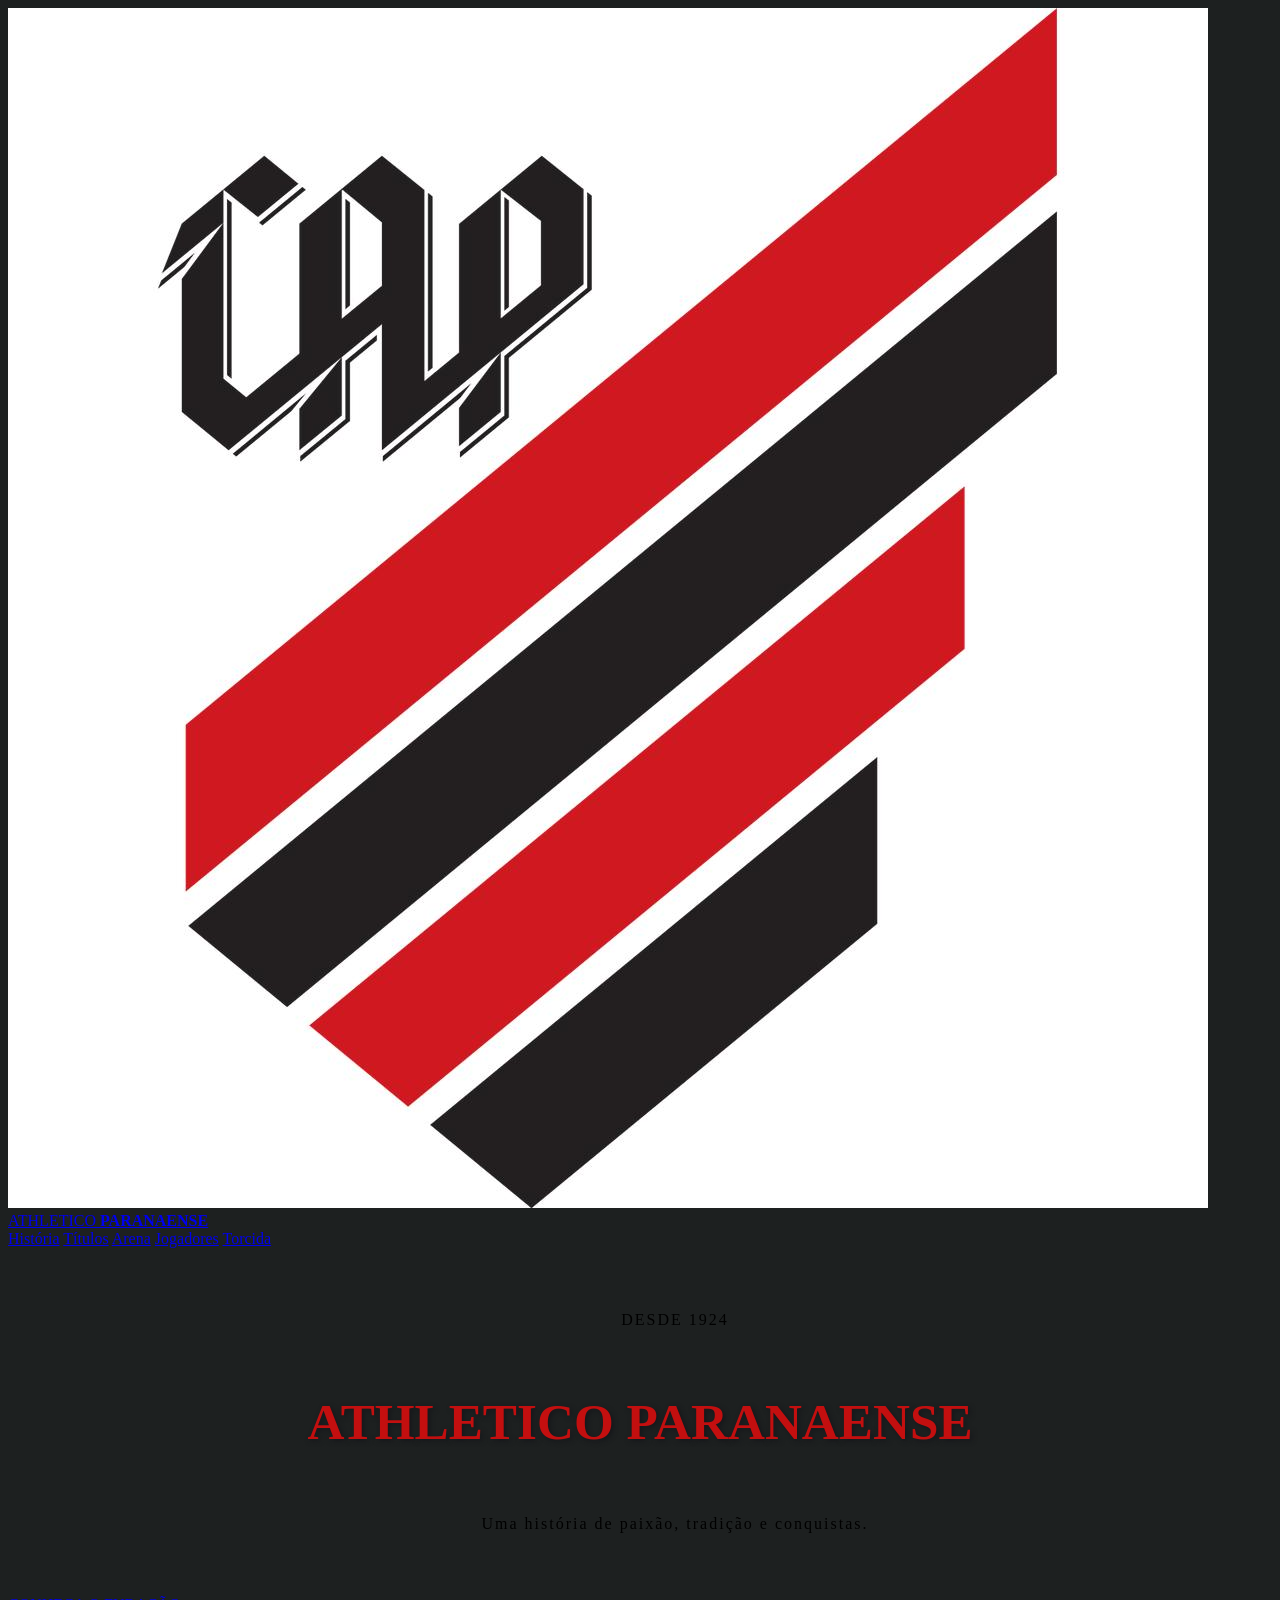
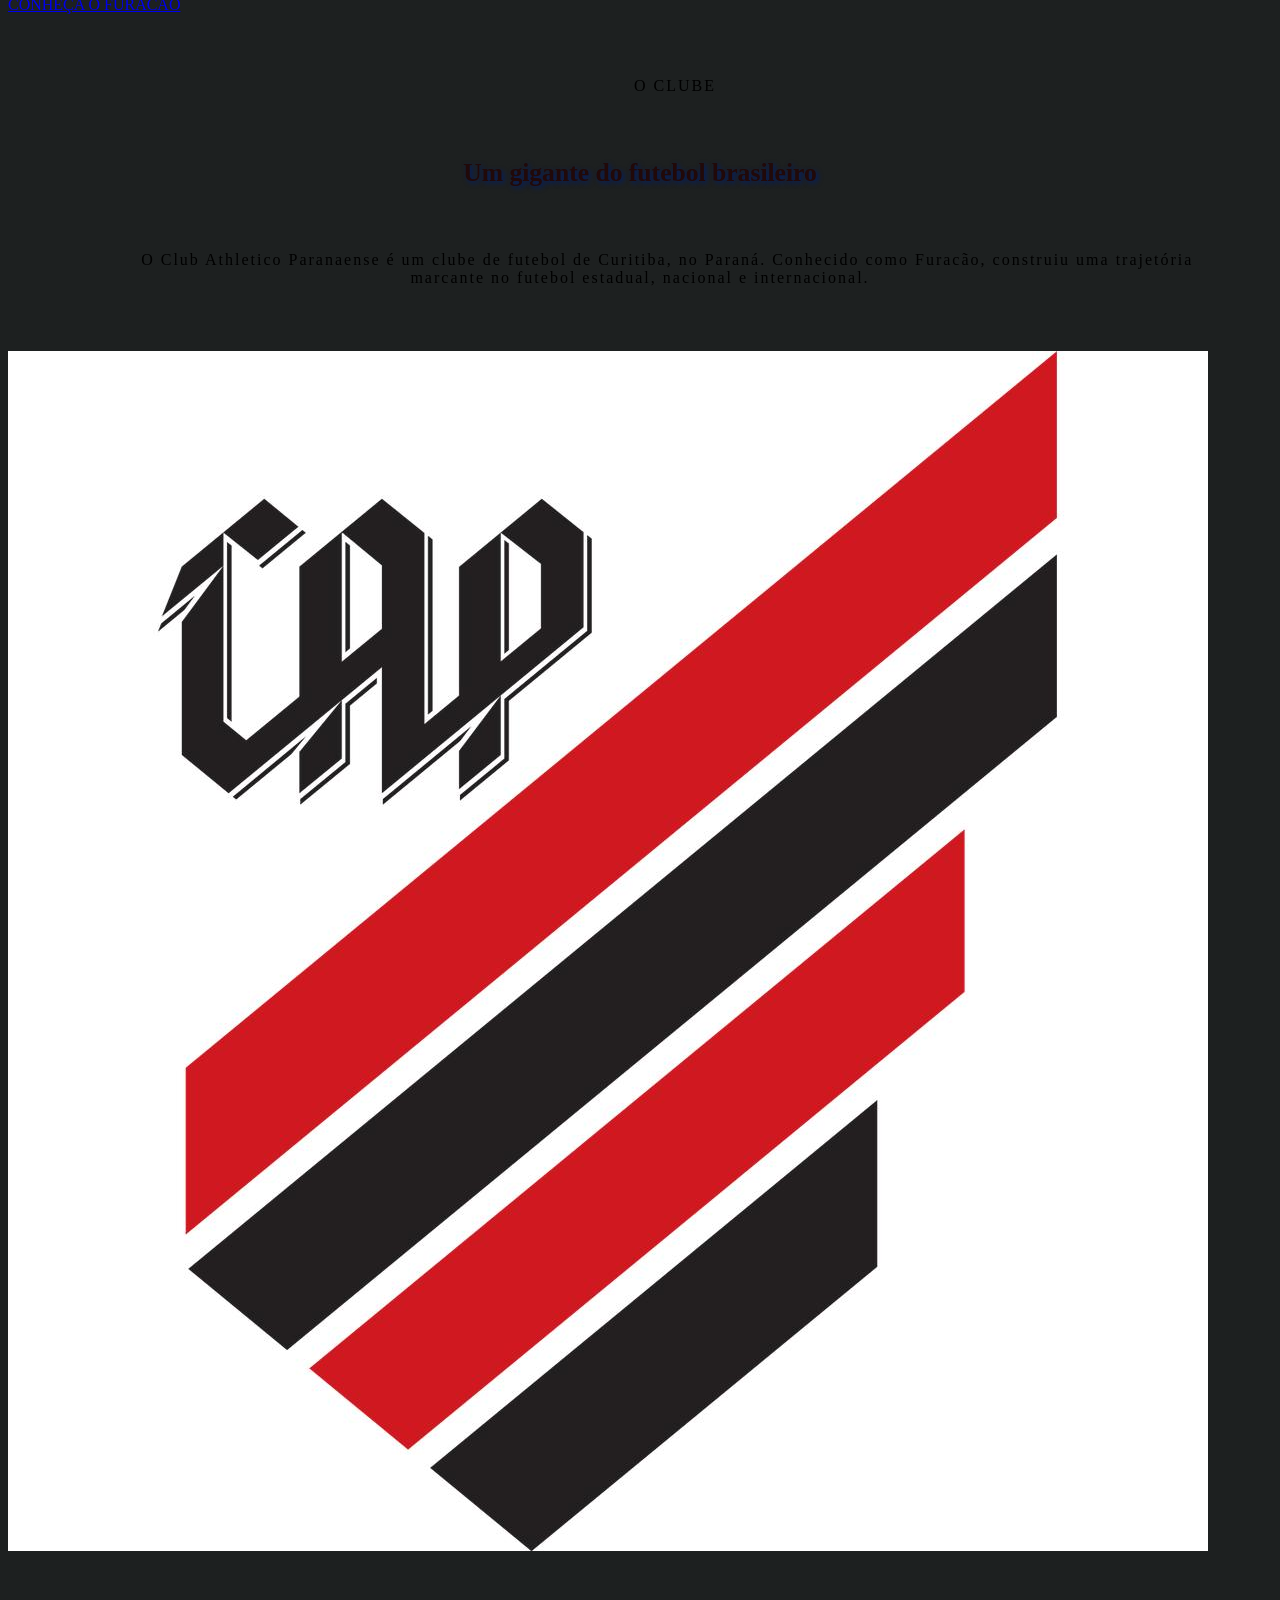
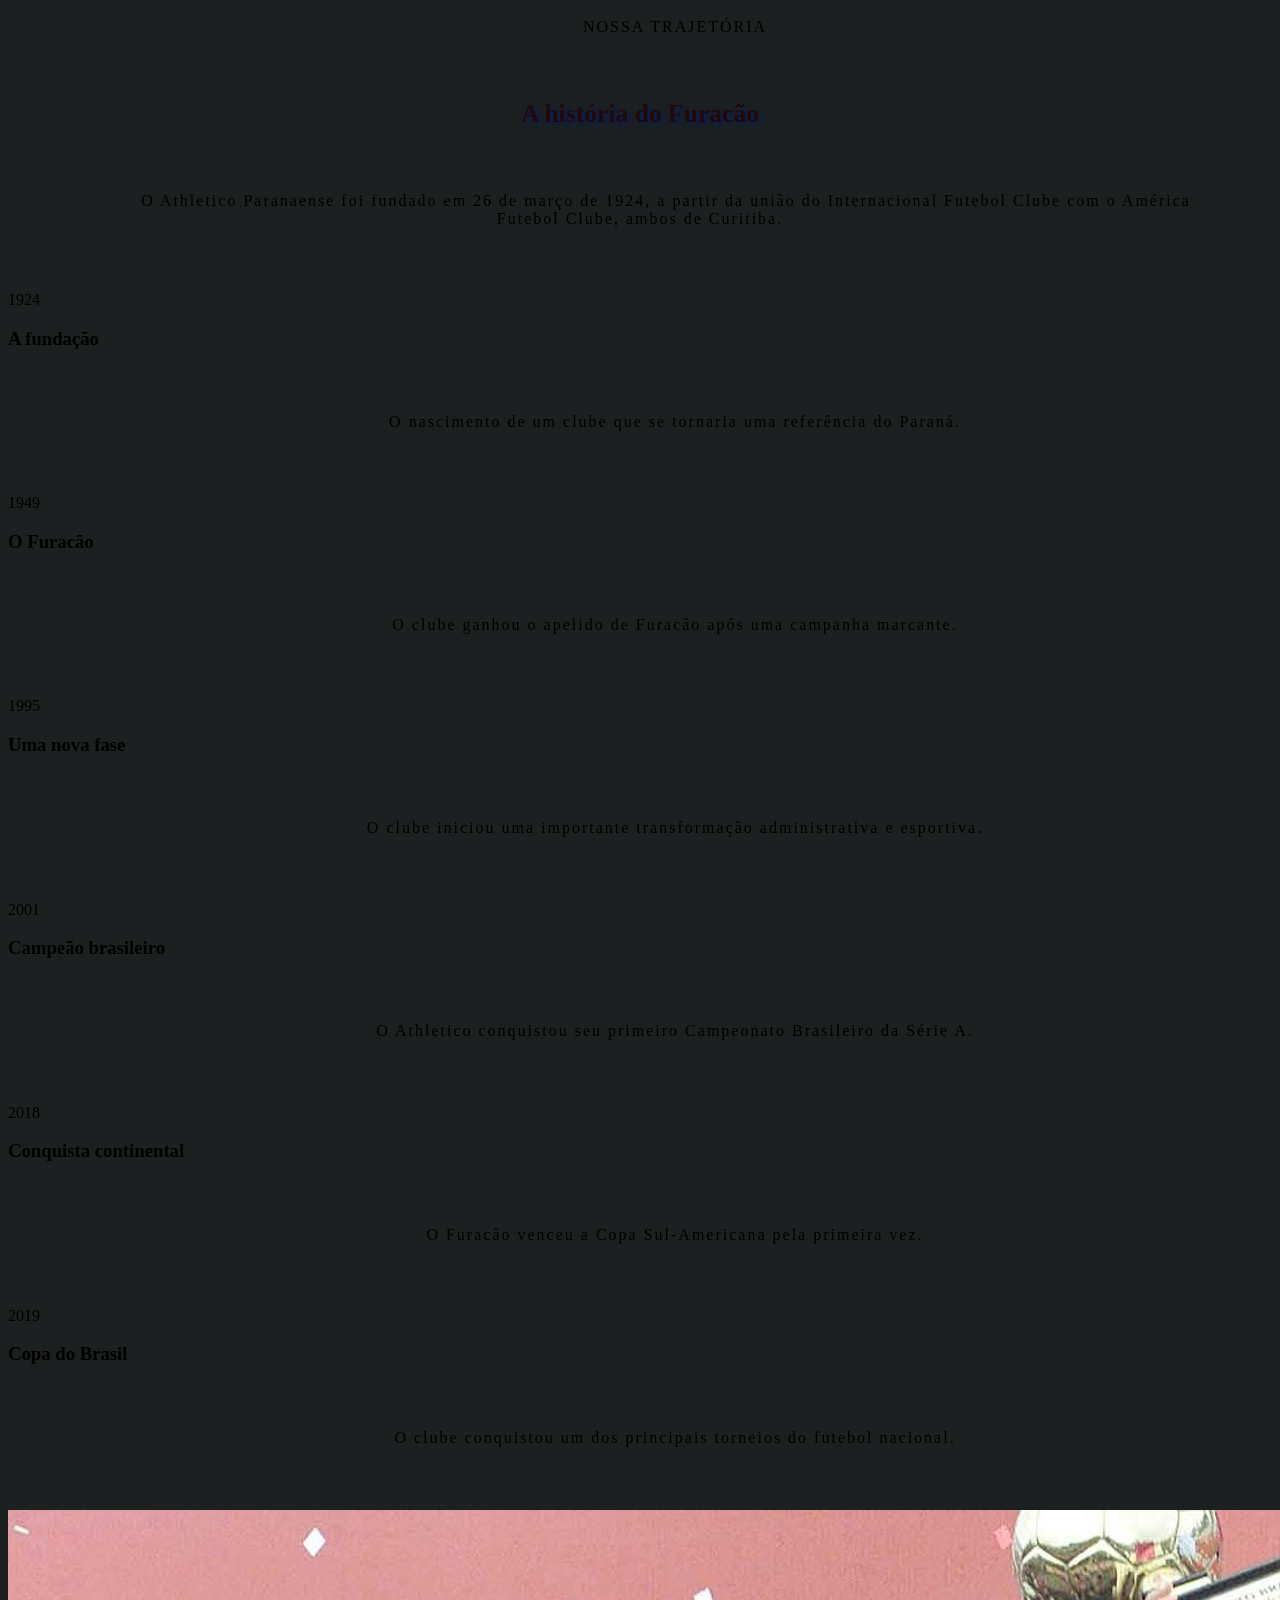
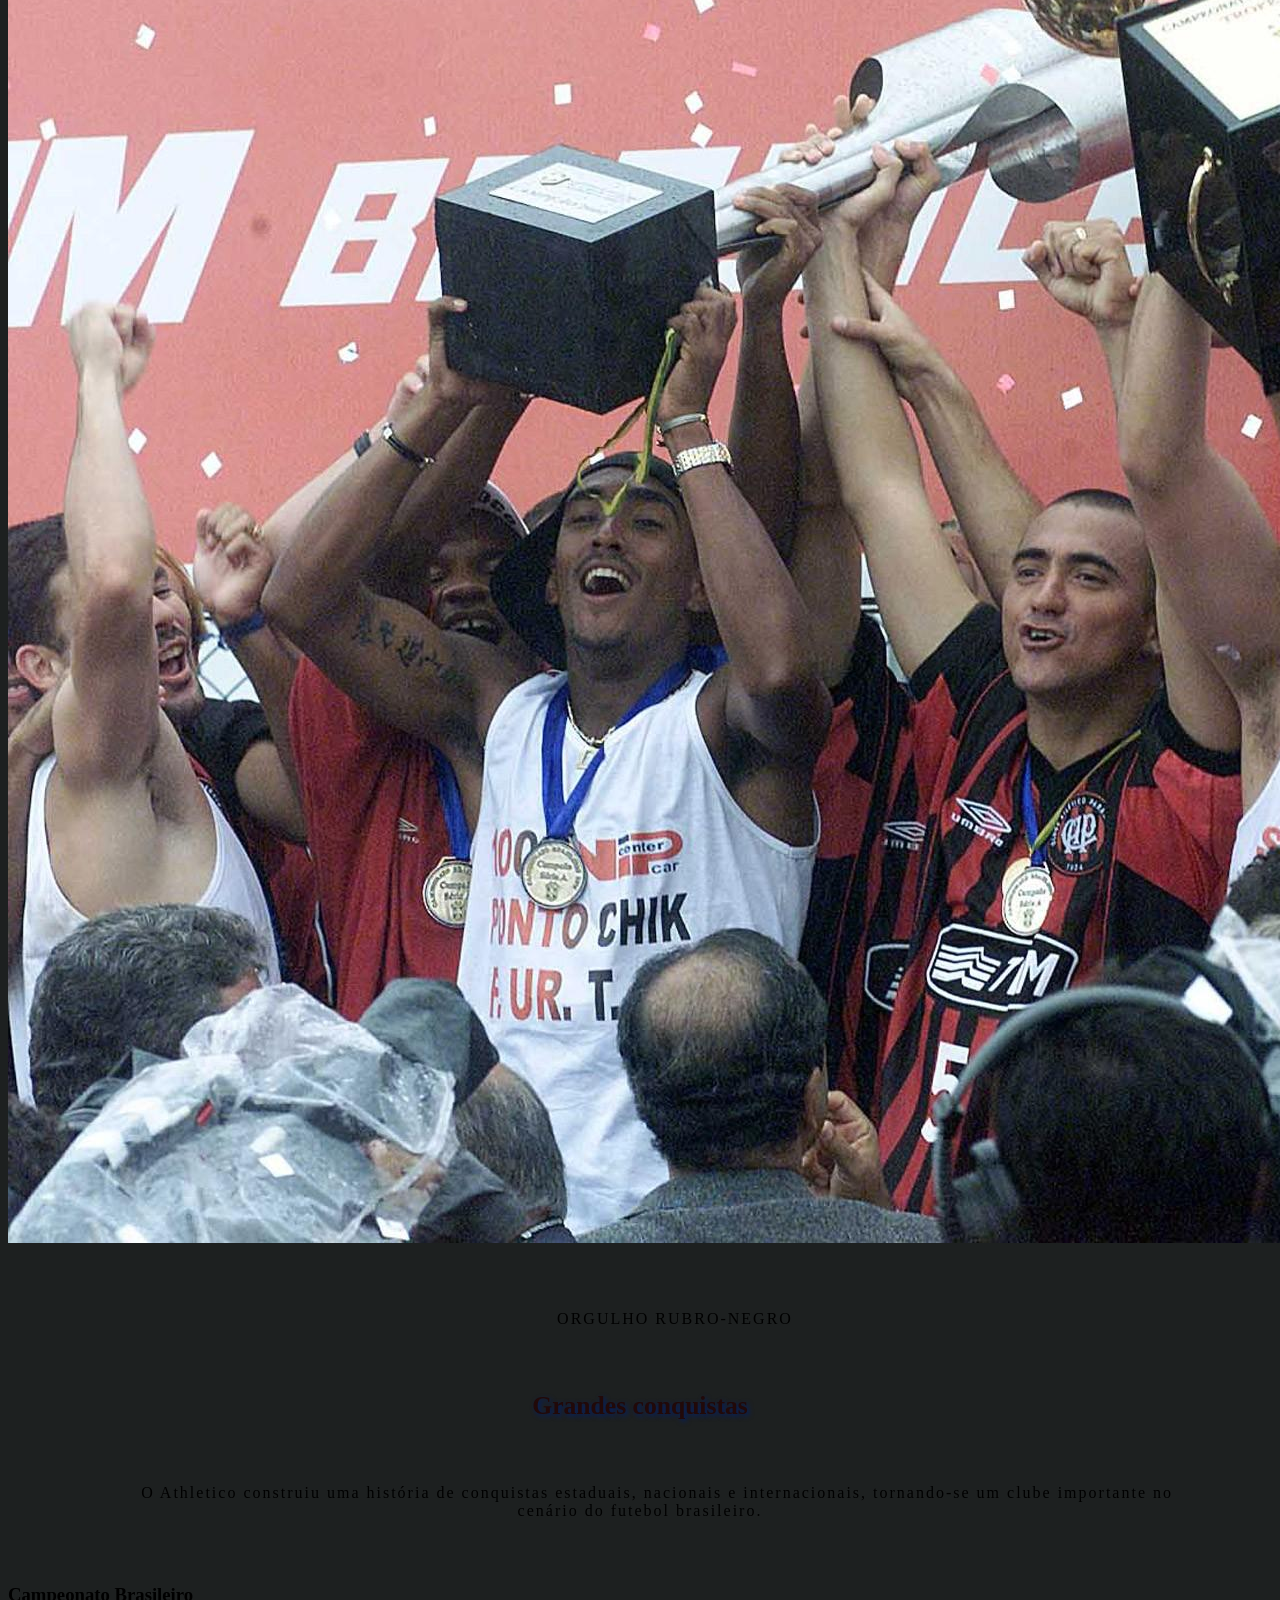
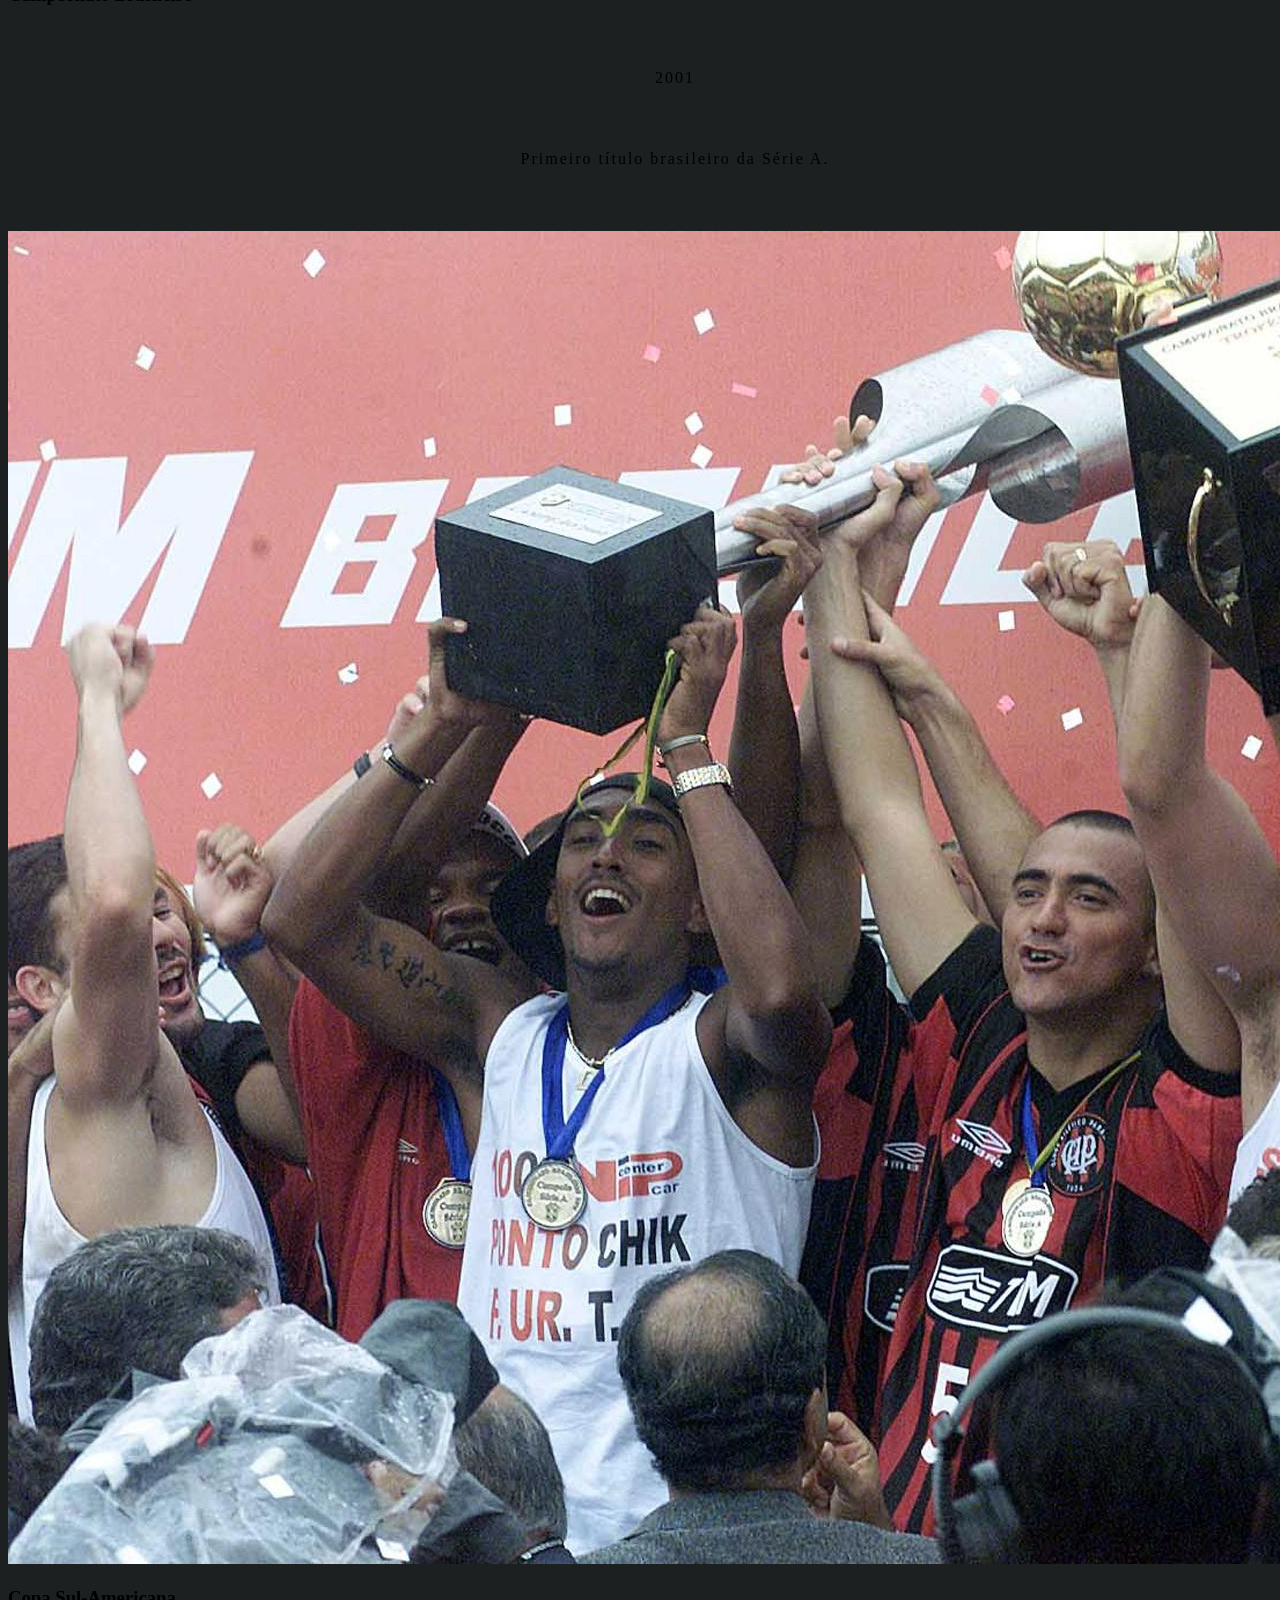
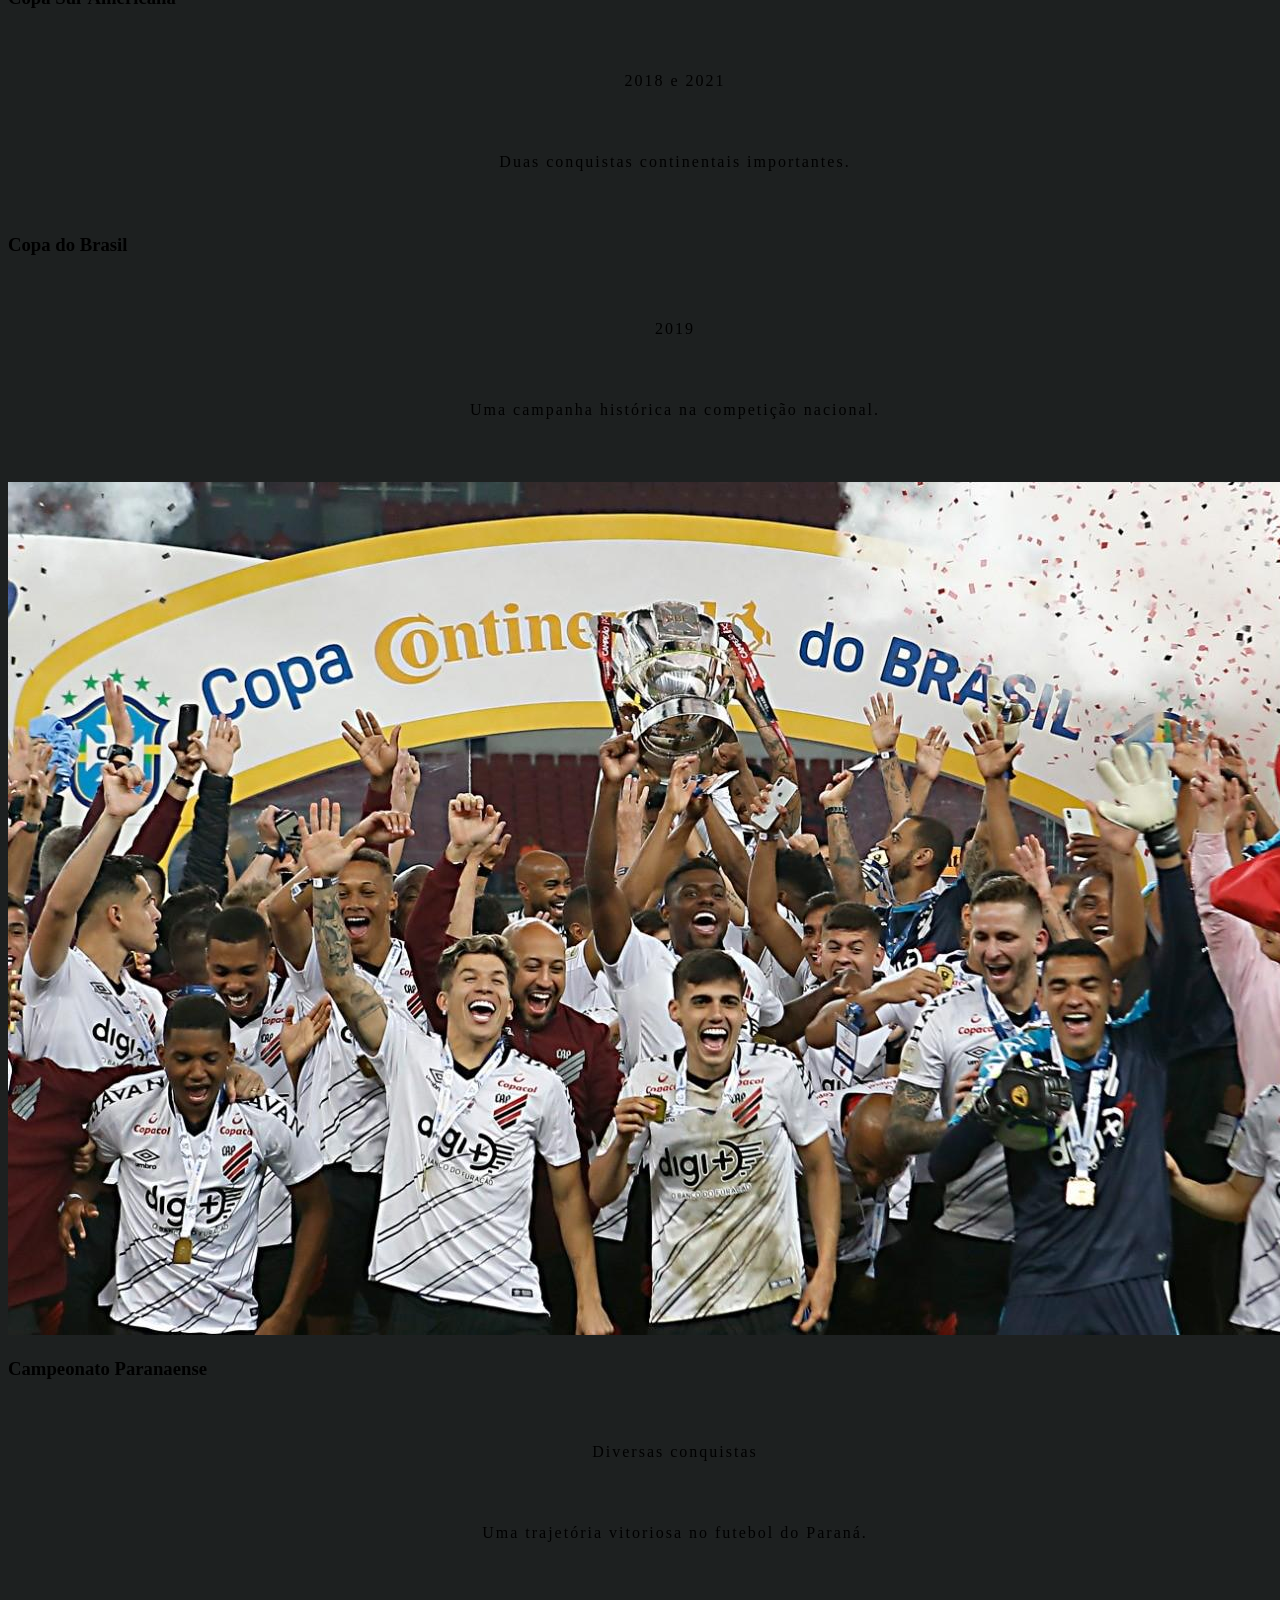
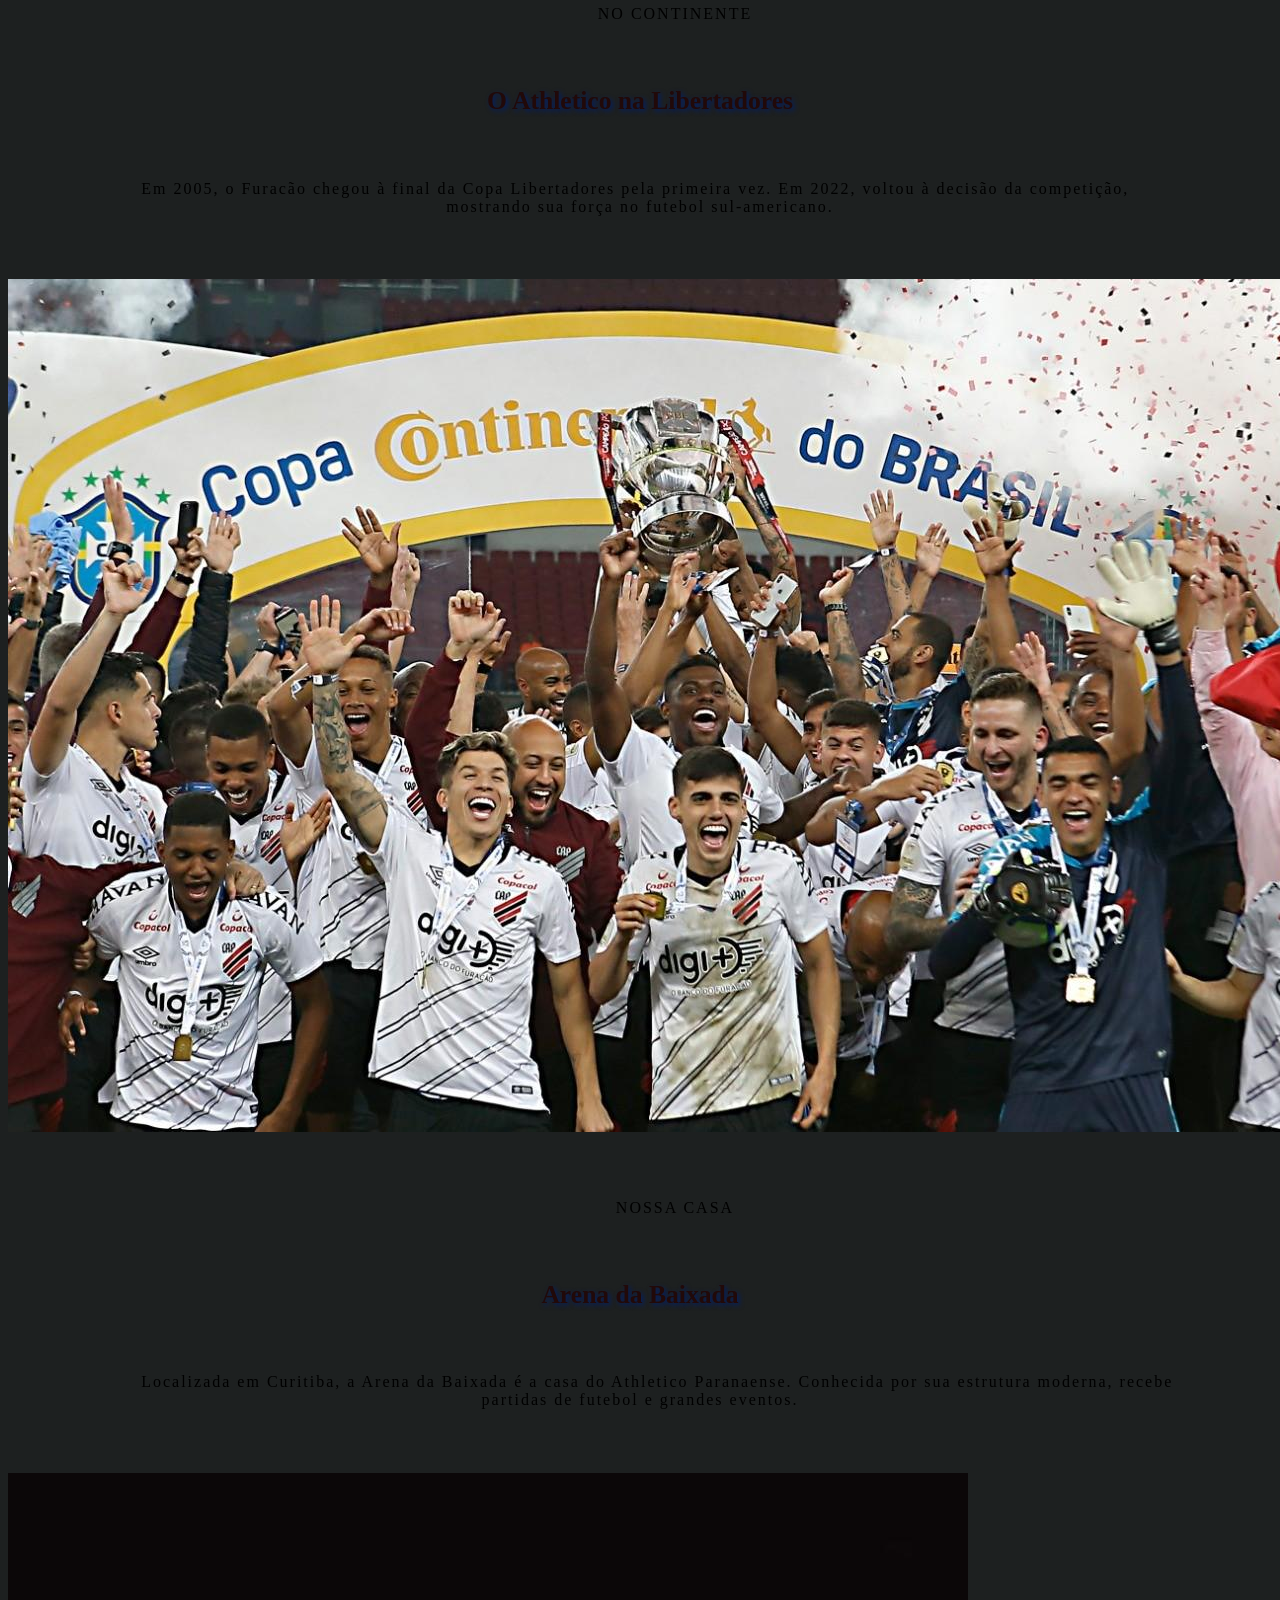
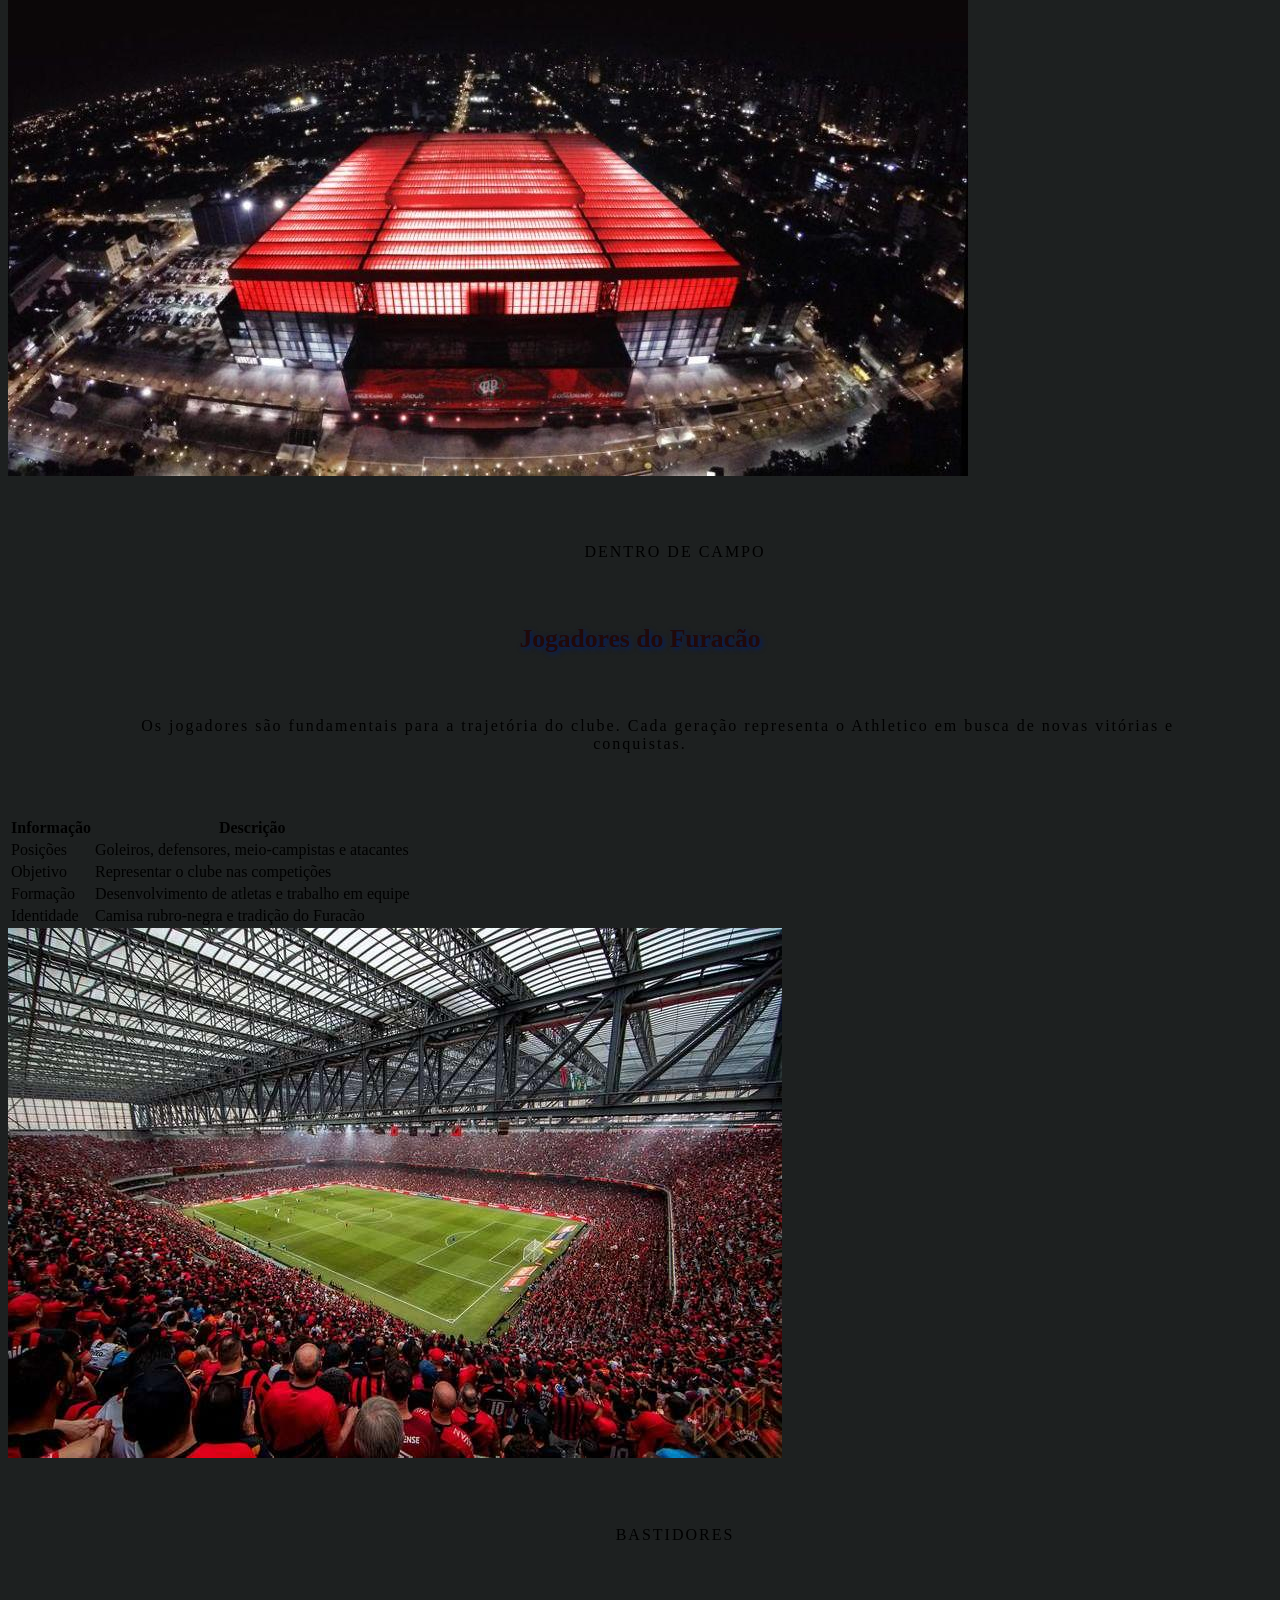
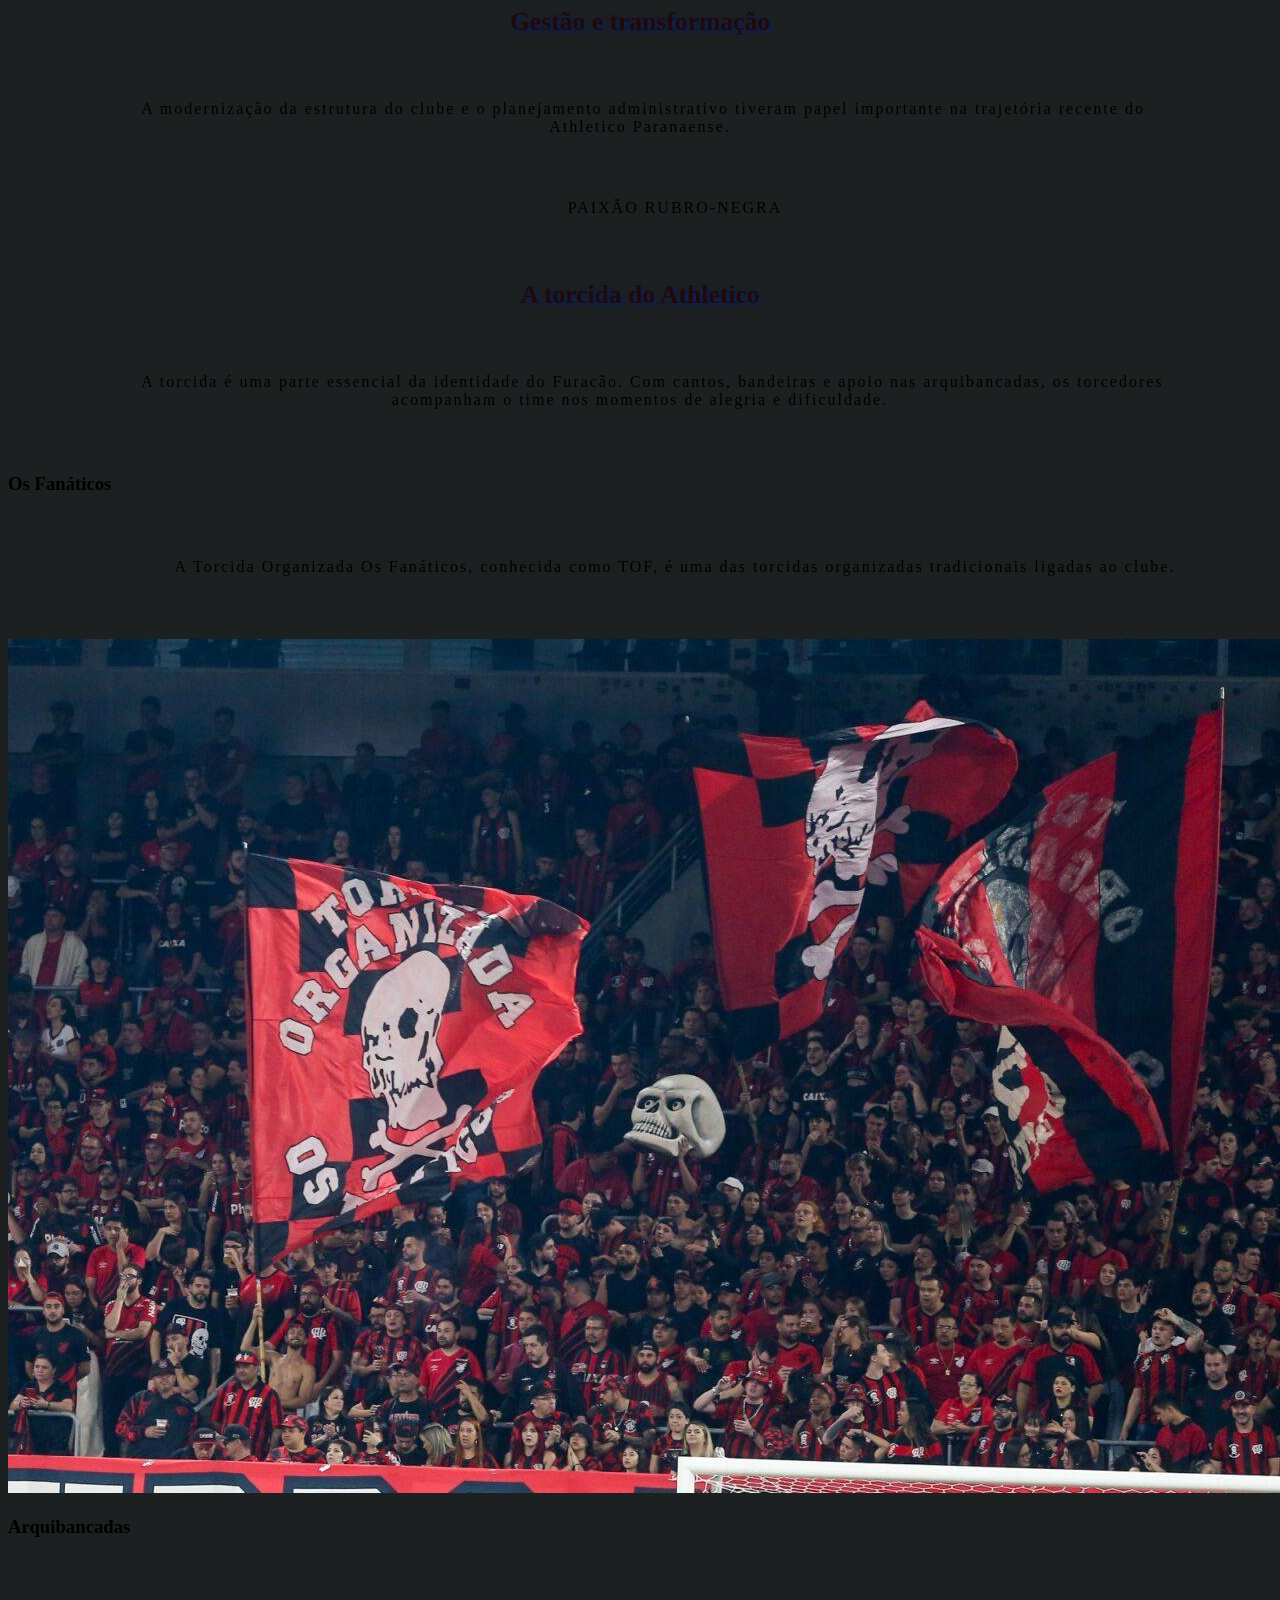
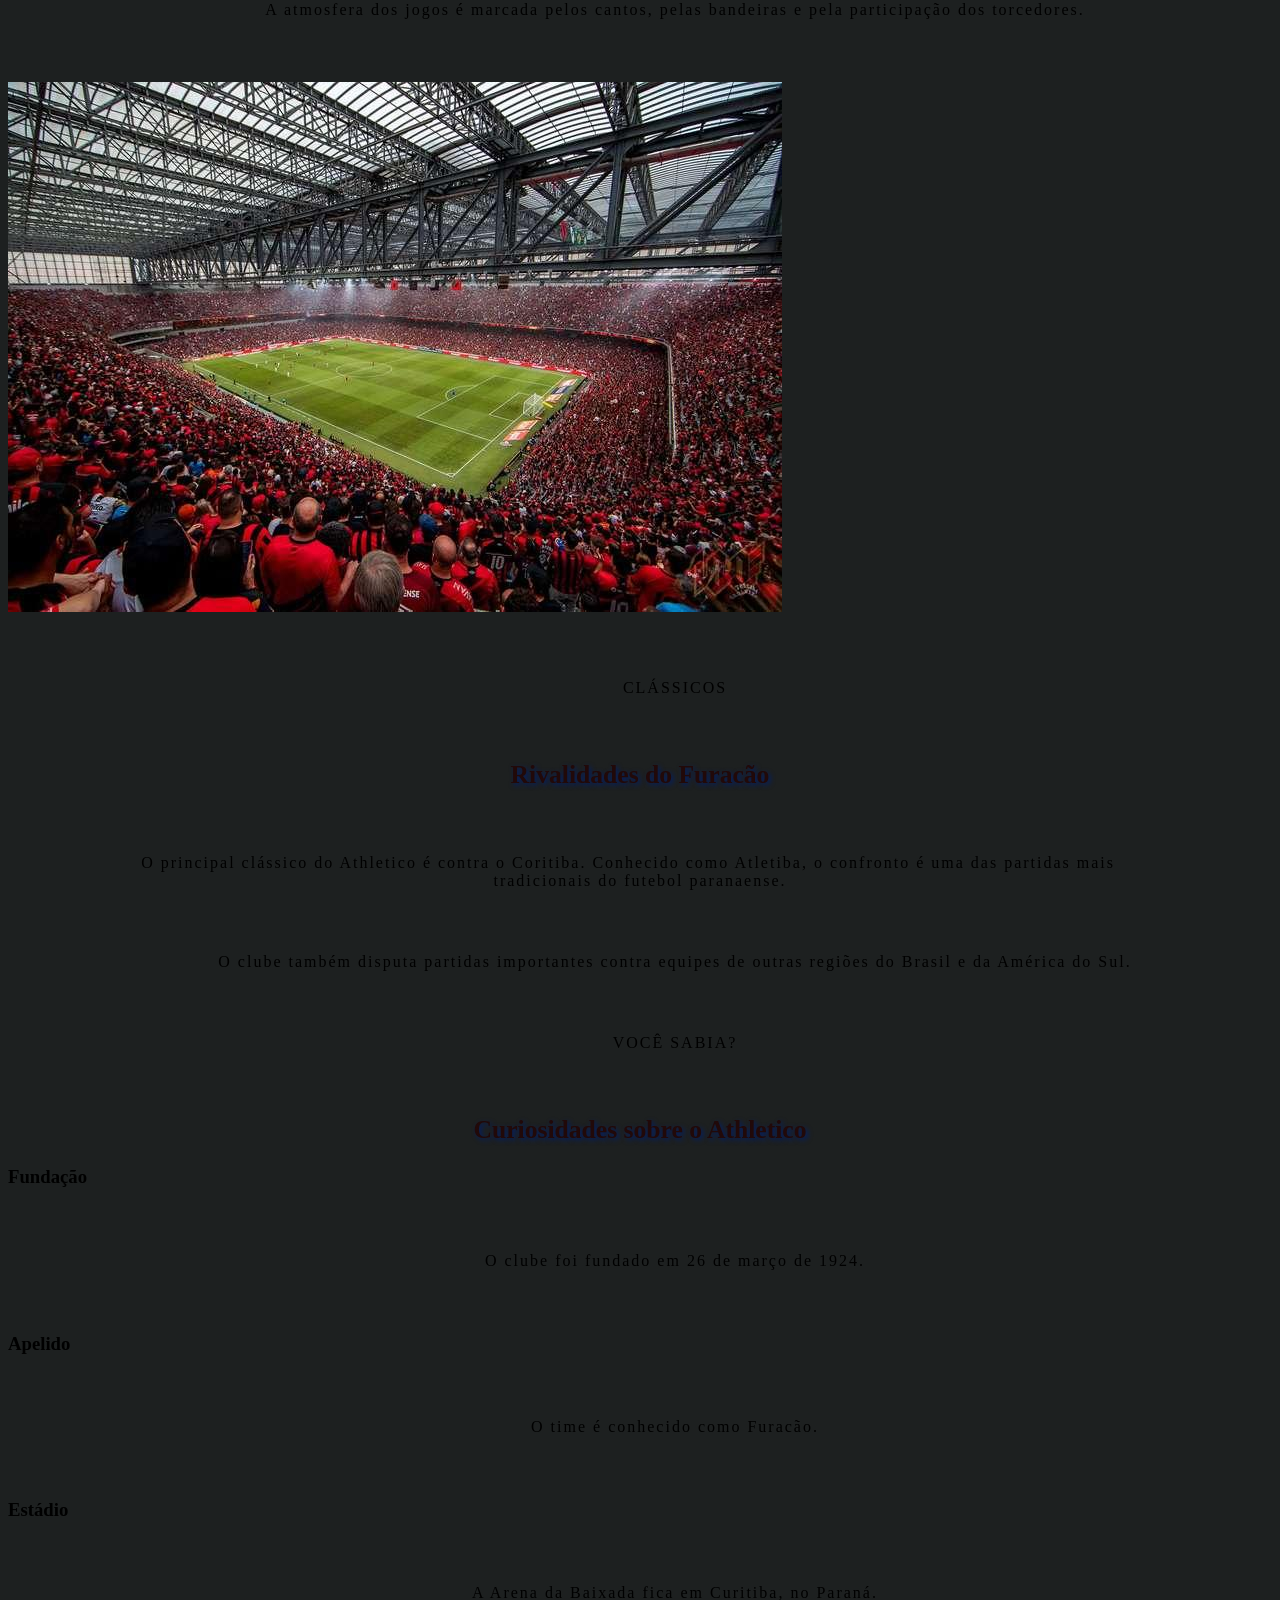
==== commit 0c3dcd9a: "." ====
--- a/index.html
+++ b/index.html
@@ -1,135 +1,334 @@
+
 <!DOCTYPE html>
-<html lang="en">
+<html lang="pt-BR">
 <head>
-<meta charset="UTF-8">
-<meta name="viewport" content="width=device=width, initial-scale=1.0">
-<link rel="stylesheet" href="style.css">
-<title>Athletico</title>
+    <meta charset="UTF-8">
+    <meta name="viewport" content="width=device-width, initial-scale=1.0">
+    <meta name="description" content="Conheça a história, os títulos, a torcida e a Arena do Athletico Paranaense.">
+    <title>Athletico Paranaense | Furacão</title>
+    <link rel="stylesheet" href="style.css">
 </head>
+
 <body>
-    <h1>Club Athletico Paranaense</h1>
-    <h2>BEM VINDO AO FURACÃO!!</h2>
-    <img class="imagem1"src="75b02979183a7129c64f2000c97578f3.jpg">
-    <p> Vamos falar sobre o Athletico Paranaense, é contar a história de uma das maiores metamorfoses do futebol brasileiro. O clube deixou de ser uma força regional para se transformar em um gigante continental, conhecido pela sua gestão exemplar, inovação e pela temida Arena da Baixada.</p>
-    
-
-    <h2>O Nascimento do "Furacão" 1949</h2>
-    <p>O ano de 1949 é um divisor de águas místico na história do clube. O Athletico montou um esquadrão ofensivo avassalador para a disputa do Campeonato Paranaense. Sob o comando do mestre Caju (Alfredo Gottardi) no gol e um ataque cirúrgico, o time aplicou goleadas impiedosas em quase todos os adversários.
-        Foram 12 jogos, com 10 vitórias seguidas. O time marcou 49 gols naquela campanha — uma média impressionante de mais de 4 gols por partida. O jornalista Silveira Filho, impressionado com a forma catastrófica (para os rivais) com que o time destruía as defesas paranaenses, escreveu em suas crônicas que o Athletico jogava como um "Furacão". O apelido colou imediatamente na alma da torcida e virou a própria identidade do clube.
-    </p>
-    <img src="titulos-do-Athletico-PR-568x320.jpg">
-
-
-    <h1>O Período de Estagnação e o "Casal 20" 1950 – 1980</h1>
-    <p>Após o impacto de 1949, o clube viveu décadas de altos e baixos. O Coritiba dominou o cenário estadual nos anos 70, e o Athletico passou por graves crises financeiras, chegando a ficar longos períodos sem erguer taças (como o jejum entre 1970 e 1982).
-Contudo, a paixão da torcida se manteve acesa por lampejos de genialidade. O maior deles atende pelo nome de Barcímio Sicupira, o "Deus da Raça", que jogou entre as décadas de 60 e 70, tornando-se o maior artilheiro da história do clube com 158 gols.
-Em 1983, o Athletico montou um time histórico para o Campeonato Brasileiro. Liderado pela dupla Washington e Assis (conhecidos nacionalmente como o "Casal 20"), o Furacão encantou o país e chegou até as semifinais do Brasileirão, sendo eliminado pelo Flamengo de Zico em um Maracanã com mais de 100 mil pessoas. Era a prova de que o Athletico tinha tamanho para incomodar o eixo tradicional do futebol brasileiro da época. Eles entenderam que, para vencer no campo, era preciso primeiro vencer fora dele.Essa nova gestão tratou o futebol como negócio de ponta. O Athletico iniciou uma revolução estrutural sem precedentes no país, que incluiu a construção do CT do Caju e a modernização completa do estádio Joaquim Américo. A resposta esportiva foi imediata: ainda em 1995, o clube conquistou a Série B do Brasileirão, iniciando uma escalada que transformaria o antigo clube regional em uma das maiores potências continentais do século XXI.
-</p>
-
-<p>Se existe um ano que divide o Athletico entre o "antigo" e o "moderno", esse ano é 1995. Em 1994, o clube sofreu uma de suas maiores humilhações: uma derrota por 5 a 1 para o rival Coritiba, que mergulhou o clube em uma crise institucional.
-Foi então que um grupo de empresários e torcedores, liderados por Mario Celso Petraglia, assumiu o clube com uma mentalidade totalmente disruptiva para os padrões do futebol brasileiro da época. Eles entenderam que, para vencer no campo, era preciso primeiro vencer fora dele. A revolução começou de fora para dentro, tratando o clube de futebol como uma empresa de ponta. Sob o lema de "Demolição", a nova diretoria liderada por Petraglia rompeu com o amadorismo e colocou em prática um plano estratégico audacioso focado em três pilares: infraestrutura moderna, finanças saneadas e valorização da marca. O antigo estádio Joaquim Américo foi colocado abaixo para dar lugar aos primeiros passos da moderna Arena da Baixada, enquanto o terreno para o futuro CT do Caju era adquirido, criando a base para o que viria a ser uma das melhores estruturas de formação do mundo.O reflexo dessa mentalidade inovadora dentro de campo não tardou a aparecer. Ainda naquele emblemático ano de 1995, o Athletico montou um time competitivo e avassalador que conquistou o Campeonato Brasileiro da Série B, carimbando o retorno definitivo à elite nacional com o apoio de uma torcida totalmente resgatada e orgulhosa.Aquela virada de chave em 1995 não foi apenas uma recuperação após a goleada sofrida para o rival; foi a fundação do Athletico contemporâneo. O ano plantou as sementes que transformaram um clube outrora regional na potência global do século XXI — abrindo caminho para o título do Brasileirão de 2001, o bicampeonato da CONMEBOL Sul-Americana, a Copa do Brasil e a consolidação de uma marca inovadora e respeitada em toda a América do Sul.
-</p>
-
-<h1>Mario Celso Petraglia</h1>
-<h2>Mario Celso Petraglia é o principal dirigente da história do Athletico Paranaense, amplamente considerado o arquiteto da transformação do clube a partir de 1995. Ele liderou a transição do "Furacão" de um time de expressão regional e com graves problemas financeiros para uma das principais potências financeiras, patrimoniais e esportivas da América do Sul.</h2>
-<p>O cartola exerce o cargo de Presidente do Conselho Administrativo do Athletico Paranaense, liderando o mandato atual que se estende até o final de 2027.</p>
-
-<img src="mario.jpeg">
-
-<h2>A Queda e a Ascensão:</h2>
-<p>O time foi rebaixado para a Série B, mas em 1995, com uma campanha avassaladora e o surgimento do atacante Oséas, o Athletico foi campeão da Série B.</p>
-<h2>A Estrutura</h2>
-<p>O clube vendeu ativos, profissionalizou todos os departamentos e iniciou a construção do CT do Caju Centro de Treinamentos Alfredo Gottardi, que se tornaria um dos mais modernos do mundo, focado na formação de atletas.</p>
-
-<h2>A Nova Baixada</h2>
-<img src="iluminacao-noturna-da.jpg">
-
-<p>O antigo e acanhado estádio Joaquim Américo foi demolido para dar lugar à primeira versão da Arena da Baixada moderna, inaugurada em 1999 como o estádio mais moderno da América Latina na época.</p>
-<h1>O Título Brasileiro de 2001</h1>
-<p>Sob o comando de Geninho, o Athletico montou um time vertical, veloz e técnico na formação $3-5-2$. Contava com a liderança do zagueiro Nem, a classe de Kleberson no meio-campo e o faro de gol da dupla Kleber Pereira e Alex Mineiro.Na fase final, o Athletico eliminou o São Paulo e o Fluminense.Na grande final, enfrentou o surpreendente São Caetano. No jogo de ida, na Arena da Baixada, um épico 4 a 2 para o Furacão. Na volta, no ABC Paulista, Alex Mineiro coroou sua fase iluminada marcando o gol da vitória por 1 a 0. O Athletico Paranaense era Campeão Brasileiro.</p>
-<h2>O quase de 2024</h2>
-<p>Em 2004, o Athletico praticou o futebol mais vistoso do país. Liderado por Washington "Coração de Leão" (que bateu o recorde histórico de gols em uma única edição do Brasileirão, com 34 gols) e pelo meia Jadson, o clube liderou boa parte do campeonato de pontos corridos, terminando como vice-campeão após uma disputa acirrada com o Santos.</p>
-
-<h1>A Conquista da América e a Consolidação Internacional 2005 – Presente</h1>
-<p>O Athletico entendeu que o próximo passo era o continente. Embora tenha batido na trave na final da Libertadores de 2005 (perdendo para o São Paulo após ser impedido de jogar a partida de ida em seu próprio estádio por regras de capacidade da CONMEBOL), o clube continuou batendo à porta dos torneios internacionais.</p>
-<h2>A Copa Sul-Americana de 2018</h2>
-<p>Treinado por Tiago Nunes, o Athletico reencontrou o futebol ofensivo e envolvente. Com um elenco que misturava a experiência de Lucho González e Thiago Heleno com a juventude de Renan Lodi, Bruno Guimarães e o talento de Nikão e Pablo, o time atropelou gigantes continentais (como o Peñarol e o Fluminense) até chegar à final contra o Junior Barranquilla. O título veio nos pênaltis em uma Arena da Baixada pulsante.</p>
-<h2>A Copa do Brasil de 2019</h2>
-<p>O ano de 2019 consolidou o Athletico como o "rei das copas". Eliminando Flamengo (em pleno Maracanã) e Grêmio, o Furacão enfrentou o Internacional na final. Venceu por 1 a 0 em Curitiba e deu um show tático no Beira-Rio, vencendo por 2 a 1 com direito à jogada mágica e histórica de Marcelo Cirino de calcanhar nos acréscimos.</p>
-<h2>O Rebranding e o Bicampeonato da Sul-Americana 2021</h2>
-<p>No final de 2018, o clube mudou sua identidade visual. Adotou oficialmente o "H" no nome (Athletico) para resgatar as origens de 1924 e modernizou seu escudo com quatro faixas diagonais que representam o furacão e o crescimento do clube.
-
-Em 2021, já com a nova identidade consolidada, o clube repetiu a dose na América. Em uma final em jogo único em Montevidéu, o Athletico derrotou o Red Bull Bragantino por 1 a 0 com um golaço de voleio de Nikão, tornando-se o primeiro clube brasileiro bicampeão da Copa Sul-Americana.
-
-Em 2022, o Furacão alcançou novamente a final da Copa Libertadores da América, eliminando o então campeão Palmeiras nas semifinais, mas acabou superado pelo Flamengo na finalíssima em Guayaquil.
-</p>
- <img src="1995-O-PRIMEIRO-TITULO-NACIONAL1.jpg">
-
- <h1>Torcida Organizada Os Fanáticos TOF</h1>
- 
- <h2>FUNDAÇÃO E ORIGEM</h2>
- <img src="images (4).jpeg">
- <p>"Os Fanáticos" foi fundada em 24 de outubro de 1977 por um grupo de jovens torcedores apaixonados pelo clube. A estreia oficial da torcida aconteceu no Estádio Couto Pereira (já que a Arena da Baixada passou por períodos de reforma e desuso no século passado), em um jogo contra o Brasília. Naquela partida, eles estenderam sua primeira faixa: inteira preta com letras brancas.
-No entanto, o nascimento da organizada reservava um encontro do destino nas arquibancadas do estádio rival. Enquanto o grupo fundador estendia aquela primeira e modesta faixa preta, outro grupo de jovens atleticanos surgiu no mesmo setor com mais bandeiras e uma faixa própria onde se lia "Torcida Jovem". Em vez de rivalizarem, os líderes dos dois lados conversaram e, em um pacto de união pelo amor ao Rubro-Negro, decidiram fundir os movimentos ali mesmo, adotando em definitivo o nome Torcida Os Fanáticos.Com o passar dos anos, a organizada deixou de ser apenas um grupo de apoio para se tornar o coração pulsante do clube. Foi a TOF quem ajudou a ditar o ritmo da Baixada, transformando o estádio no temido "Caldeirão". A adoção da icônica Caveira como símbolo máximo reforçou a identidade de uma torcida vibrante, que não abandonou o clube nos momentos de jejum e foi combustível essencial para as grandes conquistas nacionais e internacionais que viriam a partir da virada do século.
- </p>
-
- <h3>Dentro da Torcida Os Fanáticos (TOF), a estrutura interna é organizada por meio de subdivisões conhecidas como Comandos e Pelotões/Blocos. Essa engrenagem interna foi criada para descentralizar a liderança, facilitar a logística de transporte pelos bairros de Curitiba e Região Metropolitana, e garantir que a torcida atue em bloco no estádio.</h3>
- <img src="tof.jpg">
- <h1>Os Comandos Regionais</h1>
- <h2>Os Comandos são as divisões geográficas da torcida. Eles reúnem os integrantes que moram na mesma região da cidade, organizando as "caminhadas" (deslocamentos em grupo) até a Arena, confecção de materiais próprios e lideranças de bairros. Os principais são:</h2>
- 
- <h1>ZONA SUL</h1>
- <p> Historicamente considerado um dos comandos mais populosos e ativos da torcida. Abrange grandes redutos atleticanos como o Xaxim, Boqueirão, Sítio Cercado, Hauer e Pinheirinho</p>
- <img src="zonasul.jpeg">
-
- <h1>ZONA NORTE</h1>
- <p>Responsável por aglutinar os torcedores de bairros como Boa Vista, Santa Cândida, Bacacheri e Cabral, coordenando frentes integradas nessa porção da capital.</p>
- <img src="images (2).jpeg">
-
- <h1>ZONA OSTE</h1>
- <p>Reúne a força da torcida em bairros como Campo Comprido, CIC e arredores.</p>
- <img src="images (3).jpeg">
-
- <h1>ZONA LESTE</h1>
- <p>Concentra os membros de regiões como o Cajuru, Centenário e Jardim das Américas.</p>
- <img src="zonaleste.jpeg">
-
- <h1>Comandos da Região Metropolitana RMC</h1>
- <p>Subdivisões fortes focadas em cidades vizinhas como São José dos Pinhais, Colombo, Araucária, Fazenda Rio Grande, Pinhais e Piraquara.</p>
-
- <h1>Pelotões e Blocos Especiais</h1>
- <h2>Além da divisão por bairros, a TOF possui esquadrões internos focados em funções específicas ou na representatividade de nichos de torcedores:</h2>
-
- <h1>Pelotão Feminino (Disposição Feminina / Elas da TOF):</h1>
- <img src="images.jpeg">
- <p>Formado por mulheres que buscam maior espaço, integração e voz na arquibancada. Elas organizam suas próprias caravanas, confeccionam materiais específicos e se posicionam ativamente na liderança de cantos e ações sociais.</p>
-
- <h1>A Bateria (Ritmo da Caveira):</h1>
- <img src="bateria.jpeg">
- <p>O coração pulsante que dita os cantos e o ritmo da festa na arquibancada. Embora não seja um comando regional, funciona como um corpo de elite técnico e altamente coordenado no centro do setor.</p>
-
- <h1>Bonde da Oposição / Velha Guarda:</h1>
- <p>Grupos que reúnem lideranças históricas, fundadores e membros antigos que ditam as diretrizes e preservam a ideologia tradicional criada em 1977.</p>
- <h2>Essa teia de comandos garante que, independentemente de onde o atleticano resida, ele tenha um núcleo de apoio próximo para se associar, adquirir materiais e se deslocar com segurança em dias de jogo.</h2>
-
- <p></p>
- <ul> 
-    <h2>Goleiros</h2>
-    <li> Mycael - Camisa 1 - 22 anos - Brasileiro</li>
-    <li> Santos - camisa 23 - 36 anos - Brasileiro</li>
-    <li> Matheus Soares - Camisa 42 - 21 anos - Brasileiro</li>
-    <li> Maksym Voronov - Camisa 76 - 20 anos - Ucraniano</li>
-    <li> Carlos Eduardo - Camisa 80 - 20 anos - Brasileiro</li>
-    <h2>Zagueiros</h2>
-    <li> Léo - Camisa 3 - 30 anos - Brasileiro</li>
-    <li> Juan Felipe Aguirre - Camisa 33 - 30 anos - Colombiano</li>
-    <li> Carlos Terán - Camisa 13 - 26 anos - Colombiano</li>
-    <li> Arthur Dias - Camisa 65 - 19 anos - Brasileiro</li>
-    <li> Mycael - Camisa 1 - 22 anos - Brasileiro</li>
-    <li> Mycael - Camisa 1 - 22 anos - Brasileiro</li>
-    <li> Mycael - Camisa 1 - 22 anos - Brasileiro</li>
-    <li> Mycael - Camisa 1 - 22 anos - Brasileiro</li>
-    <li> Mycael - Camisa 1 - 22 anos - Brasileiro</li>
-    <li> Mycael - Camisa 1 - 22 anos - Brasileiro</li>
-    <li> Mycael - Camisa 1 - 22 anos - Brasileiro</li>
- </ul>+
+    <header class="cabecalho" id="inicio">
+        <div class="topo">
+            <a href="#inicio" class="logo">
+                <img src="escudo.jpg" alt="Escudo do Athletico Paranaense">
+                <span>ATHLETICO <strong>PARANAENSE</strong></span>
+            </a>
+
+            <nav class="menu">
+                <a href="#historia">História</a>
+                <a href="#titulos">Títulos</a>
+                <a href="#arena">Arena</a>
+                <a href="#jogadores">Jogadores</a>
+                <a href="#torcida">Torcida</a>
+            </nav>
+        </div>
+    </header>
+
+    <main>
+
+        <section class="hero">
+            <div class="hero-conteudo">
+                <p class="etiqueta">DESDE 1924</p>
+                <h1>ATHLETICO PARANAENSE</h1>
+                <p>Uma história de paixão, tradição e conquistas.</p>
+                <a class="botao" href="#historia">CONHEÇA O FURACÃO</a>
+            </div>
+        </section>
+
+        <section class="secao introducao">
+            <p class="etiqueta">O CLUBE</p>
+            <h2>Um gigante do futebol brasileiro</h2>
+
+            <p>
+                O Club Athletico Paranaense é um clube de futebol de Curitiba,
+                no Paraná. Conhecido como Furacão, construiu uma trajetória
+                marcante no futebol estadual, nacional e internacional.
+            </p>
+
+            <img class="imagem-principal"
+                 src="escudo.jpg"
+                 alt="Escudo do Athletico Paranaense">
+        </section>
+
+        <section class="secao secao-escura" id="historia">
+            <p class="etiqueta">NOSSA TRAJETÓRIA</p>
+            <h2>A história do Furacão</h2>
+
+            <p>
+                O Athletico Paranaense foi fundado em 26 de março de 1924,
+                a partir da união do Internacional Futebol Clube com o
+                América Futebol Clube, ambos de Curitiba.
+            </p>
+
+            <div class="grade">
+                <article class="titulo-card">
+                    <span class="ano">1924</span>
+                    <h3>A fundação</h3>
+                    <p>O nascimento de um clube que se tornaria uma referência do Paraná.</p>
+                </article>
+
+                <article class="titulo-card">
+                    <span class="ano">1949</span>
+                    <h3>O Furacão</h3>
+                    <p>O clube ganhou o apelido de Furacão após uma campanha marcante.</p>
+                </article>
+
+                <article class="titulo-card">
+                    <span class="ano">1995</span>
+                    <h3>Uma nova fase</h3>
+                    <p>O clube iniciou uma importante transformação administrativa e esportiva.</p>
+                </article>
+
+                <article class="titulo-card">
+                    <span class="ano">2001</span>
+                    <h3>Campeão brasileiro</h3>
+                    <p>O Athletico conquistou seu primeiro Campeonato Brasileiro da Série A.</p>
+                </article>
+
+                <article class="titulo-card">
+                    <span class="ano">2018</span>
+                    <h3>Conquista continental</h3>
+                    <p>O Furacão venceu a Copa Sul-Americana pela primeira vez.</p>
+                </article>
+
+                <article class="titulo-card">
+                    <span class="ano">2019</span>
+                    <h3>Copa do Brasil</h3>
+                    <p>O clube conquistou um dos principais torneios do futebol nacional.</p>
+                </article>
+            </div>
+
+            <img class="imagem-banner"
+                 src="campeao2001.jpg"
+                 alt="Athletico Paranaense campeão brasileiro de 2001">
+        </section>
+
+        <section class="secao" id="titulos">
+            <p class="etiqueta">ORGULHO RUBRO-NEGRO</p>
+            <h2>Grandes conquistas</h2>
+
+            <p>
+                O Athletico construiu uma história de conquistas estaduais,
+                nacionais e internacionais, tornando-se um clube importante
+                no cenário do futebol brasileiro.
+            </p>
+
+            <div class="grade">
+                <article class="destaque-card">
+                    <h3>Campeonato Brasileiro</h3>
+                    <p class="ano">2001</p>
+                    <p>Primeiro título brasileiro da Série A.</p>
+                    <img class="imagem-conteudo"
+                         src="campeao2001.jpg"
+                         alt="Conquista do Campeonato Brasileiro de 2001">
+                </article>
+
+                <article class="destaque-card">
+                    <h3>Copa Sul-Americana</h3>
+                    <p class="ano">2018 e 2021</p>
+                    <p>Duas conquistas continentais importantes.</p>
+                </article>
+
+                <article class="destaque-card">
+                    <h3>Copa do Brasil</h3>
+                    <p class="ano">2019</p>
+                    <p>Uma campanha histórica na competição nacional.</p>
+                    <img class="imagem-conteudo"
+                         src="copadobrasil.jpg"
+                         alt="Athletico Paranaense campeão da Copa do Brasil">
+                </article>
+
+                <article class="destaque-card">
+                    <h3>Campeonato Paranaense</h3>
+                    <p class="ano">Diversas conquistas</p>
+                    <p>Uma trajetória vitoriosa no futebol do Paraná.</p>
+                </article>
+            </div>
+        </section>
+
+        <section class="secao secao-escura">
+            <p class="etiqueta">NO CONTINENTE</p>
+            <h2>O Athletico na Libertadores</h2>
+
+            <p>
+                Em 2005, o Furacão chegou à final da Copa Libertadores
+                pela primeira vez. Em 2022, voltou à decisão da competição,
+                mostrando sua força no futebol sul-americano.
+            </p>
+
+            <img class="imagem-banner"
+                 src="copadobrasil.jpg"
+                 alt="Imagem de uma conquista do Athletico">
+        </section>
+
+        <section class="secao" id="arena">
+            <p class="etiqueta">NOSSA CASA</p>
+            <h2>Arena da Baixada</h2>
+
+            <p>
+                Localizada em Curitiba, a Arena da Baixada é a casa do
+                Athletico Paranaense. Conhecida por sua estrutura moderna,
+                recebe partidas de futebol e grandes eventos.
+            </p>
+
+            <img class="imagem-principal"
+                 src="arena.jpg"
+                 alt="Arena da Baixada em Curitiba">
+        </section>
+
+        <section class="secao secao-escura" id="jogadores">
+            <p class="etiqueta">DENTRO DE CAMPO</p>
+            <h2>Jogadores do Furacão</h2>
+
+            <p>
+                Os jogadores são fundamentais para a trajetória do clube.
+                Cada geração representa o Athletico em busca de novas
+                vitórias e conquistas.
+            </p>
+
+            <div class="tabela-conteiner">
+                <div class="tabela-rolagem">
+                    <table>
+                        <thead>
+                            <tr>
+                                <th>Informação</th>
+                                <th>Descrição</th>
+                            </tr>
+                        </thead>
+                        <tbody>
+                            <tr>
+                                <td>Posições</td>
+                                <td>Goleiros, defensores, meio-campistas e atacantes</td>
+                            </tr>
+                            <tr>
+                                <td>Objetivo</td>
+                                <td>Representar o clube nas competições</td>
+                            </tr>
+                            <tr>
+                                <td>Formação</td>
+                                <td>Desenvolvimento de atletas e trabalho em equipe</td>
+                            </tr>
+                            <tr>
+                                <td>Identidade</td>
+                                <td>Camisa rubro-negra e tradição do Furacão</td>
+                            </tr>
+                        </tbody>
+                    </table>
+                </div>
+            </div>
+
+            <img class="imagem-banner"
+                 src="arquibancada.jpg"
+                 alt="Torcida acompanhando o Athletico">
+        </section>
+
+        <section class="secao" id="gestao">
+            <p class="etiqueta">BASTIDORES</p>
+            <h2>Gestão e transformação</h2>
+
+            <p>
+                A modernização da estrutura do clube e o planejamento
+                administrativo tiveram papel importante na trajetória
+                recente do Athletico Paranaense.
+            </p>
+        </section>
+
+        <section class="secao secao-escura" id="torcida">
+            <p class="etiqueta">PAIXÃO RUBRO-NEGRA</p>
+            <h2>A torcida do Athletico</h2>
+
+            <p>
+                A torcida é uma parte essencial da identidade do Furacão.
+                Com cantos, bandeiras e apoio nas arquibancadas, os torcedores
+                acompanham o time nos momentos de alegria e dificuldade.
+            </p>
+
+            <article class="torcida-card">
+                <h3>Os Fanáticos</h3>
+                <p>
+                    A Torcida Organizada Os Fanáticos, conhecida como TOF,
+                    é uma das torcidas organizadas tradicionais ligadas ao clube.
+                </p>
+
+                <img class="imagem-principal"
+                     src="torcida.jpg"
+                     alt="Torcida Os Fanáticos do Athletico Paranaense">
+            </article>
+
+            <h3>Arquibancadas</h3>
+            <p>
+                A atmosfera dos jogos é marcada pelos cantos, pelas bandeiras
+                e pela participação dos torcedores.
+            </p>
+
+            <img class="imagem-banner"
+                 src="arquibancada.jpg"
+                 alt="Arquibancada de torcedores rubro-negros">
+        </section>
+
+        <section class="secao" id="rivalidades">
+            <p class="etiqueta">CLÁSSICOS</p>
+            <h2>Rivalidades do Furacão</h2>
+
+            <p>
+                O principal clássico do Athletico é contra o Coritiba.
+                Conhecido como Atletiba, o confronto é uma das partidas
+                mais tradicionais do futebol paranaense.
+            </p>
+
+            <p>
+                O clube também disputa partidas importantes contra equipes
+                de outras regiões do Brasil e da América do Sul.
+            </p>
+        </section>
+
+        <section class="secao secao-escura" id="curiosidades">
+            <p class="etiqueta">VOCÊ SABIA?</p>
+            <h2>Curiosidades sobre o Athletico</h2>
+
+            <div class="grade">
+                <article class="curiosidade-card">
+                    <h3>Fundação</h3>
+                    <p>O clube foi fundado em 26 de março de 1924.</p>
+                </article>
+
+                <article class="curiosidade-card">
+                    <h3>Apelido</h3>
+                    <p>O time é conhecido como Furacão.</p>
+                </article>
+
+                <article class="curiosidade-card">
+                    <h3>Estádio</h3>
+                    <p>A Arena da Baixada fica em Curitiba, no Paraná.</p>
+                </article>
+
+                <article class="curiosidade-card">
+                    <h3>Cores</h3>
+                    <p>O vermelho e o preto identificam o clube.</p>
+                </article>
+            </div>
+        </section>
+
+        <section class="hero">
+            <div class="hero-conteudo">
+                <p class="etiqueta">UMA PAIXÃO SEM IGUAL</p>
+                <h2>Ser Athletico é fazer parte de uma história.</h2>
+                <p>Uma camisa, duas cores e uma paixão que atravessa gerações.</p>
+                <a class="botao" href="#inicio">VOLTAR AO TOPO</a>
+            </div>
+        </section>
+
+    </main>
+
+    <footer class="rodape">
+        <p>ATHLETICO PARANAENSE</p>
+        <p>Site informativo desenvolvido para fins educacionais.</p>
+        <a class="voltar-topo" href="#inicio">Voltar ao início ↑</a>
+    </footer>
+
+</body>
+</html>
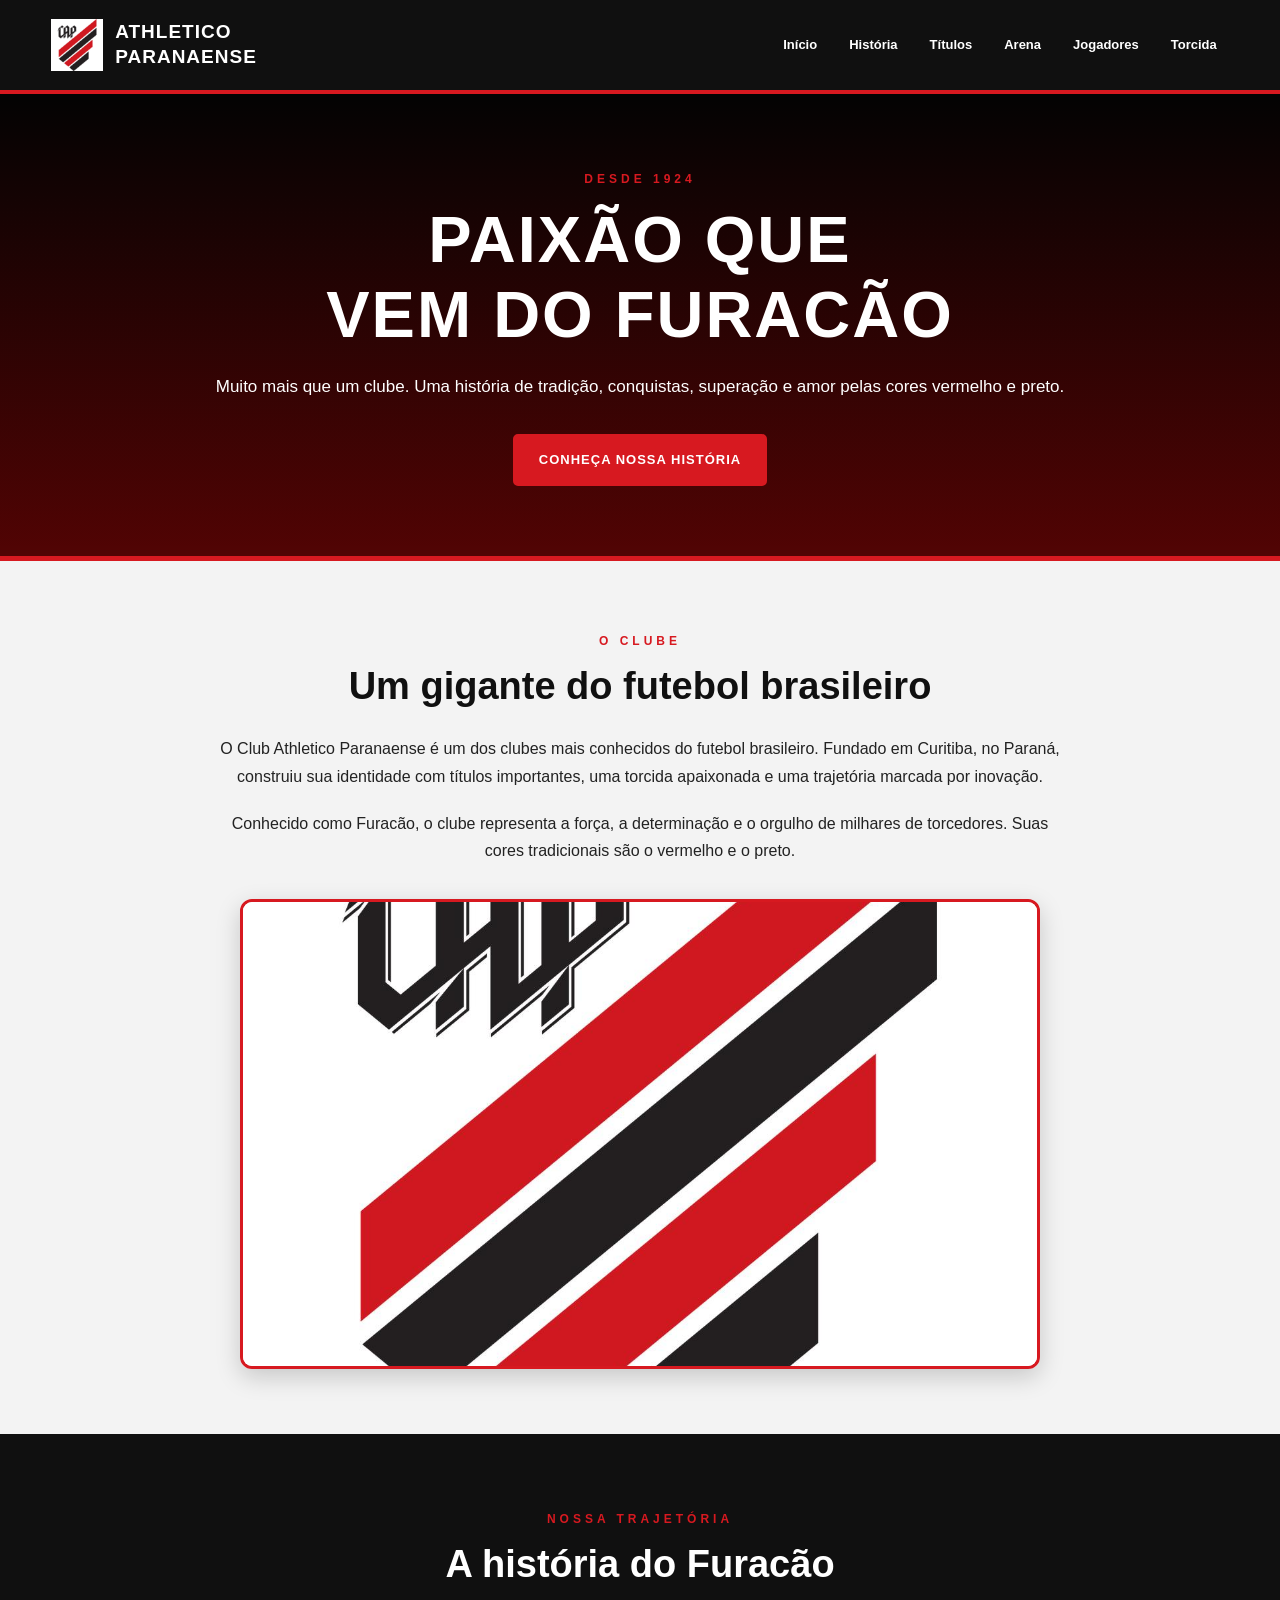
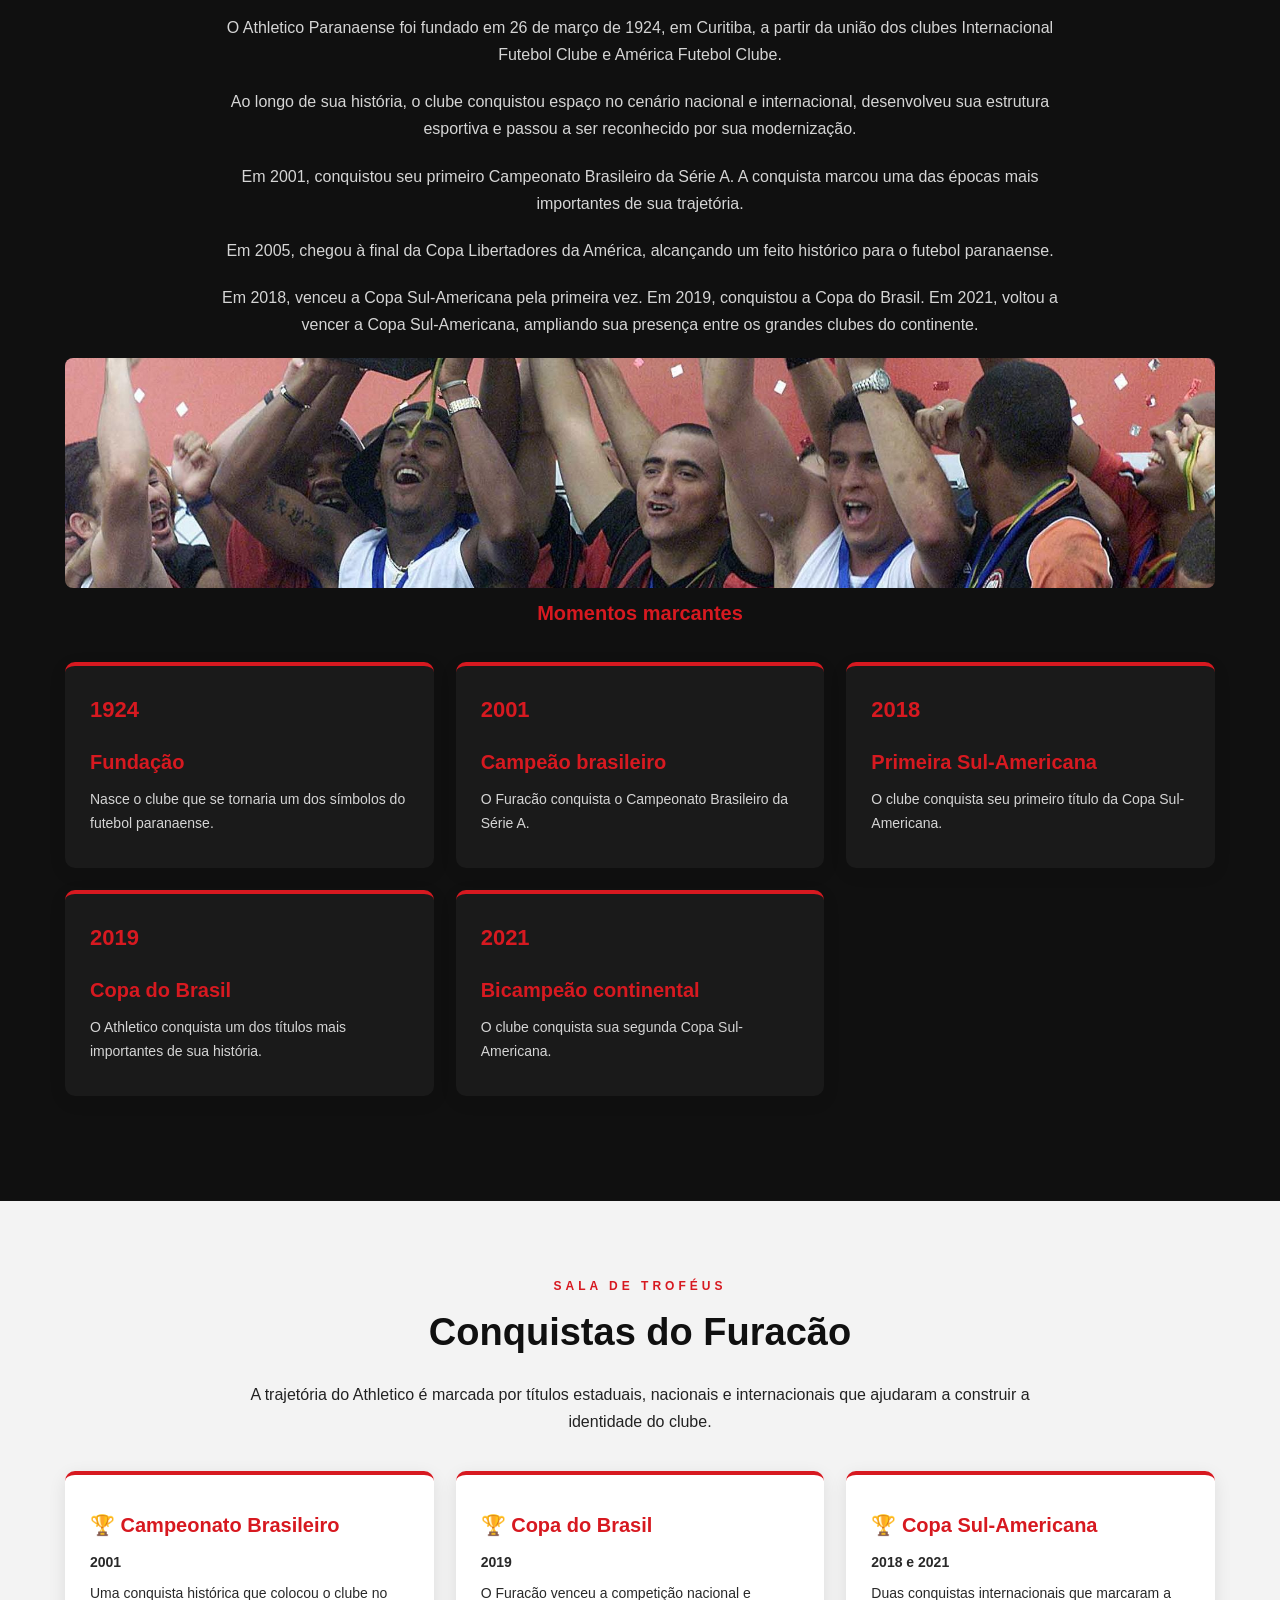
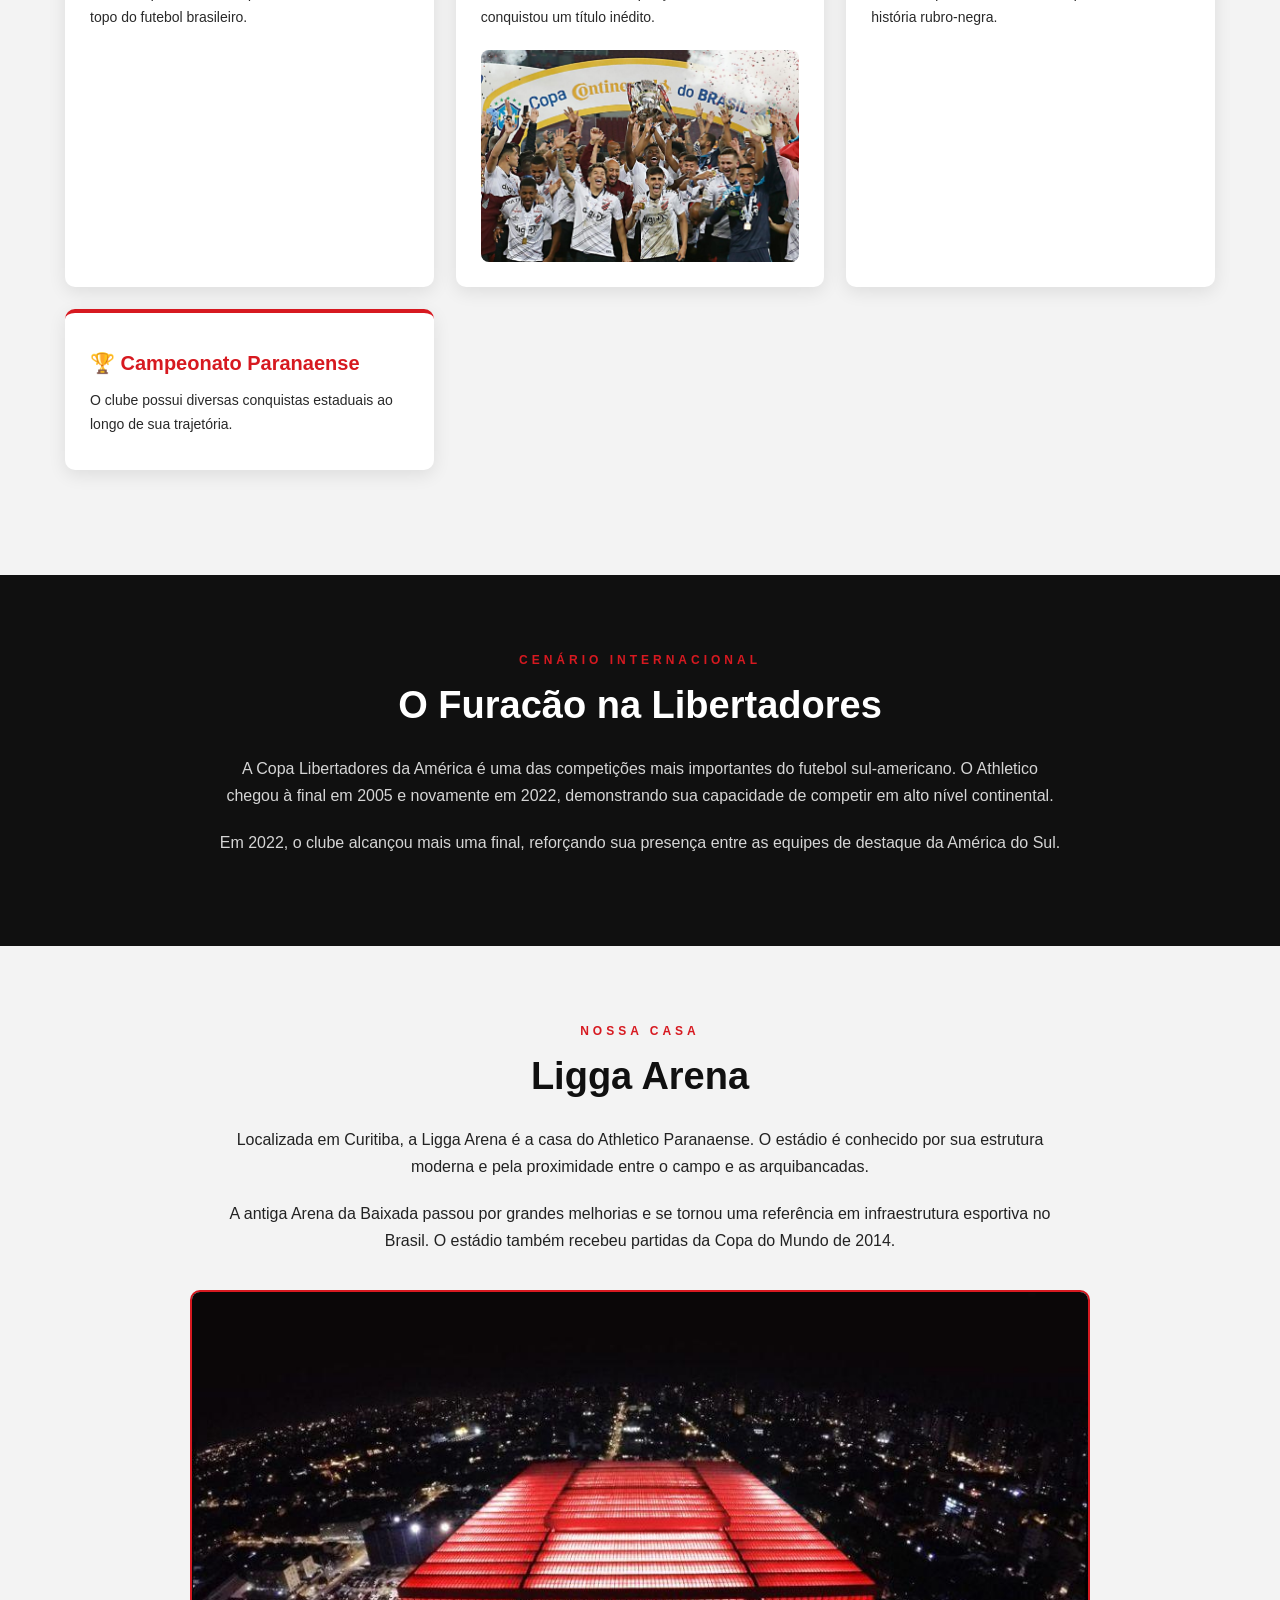
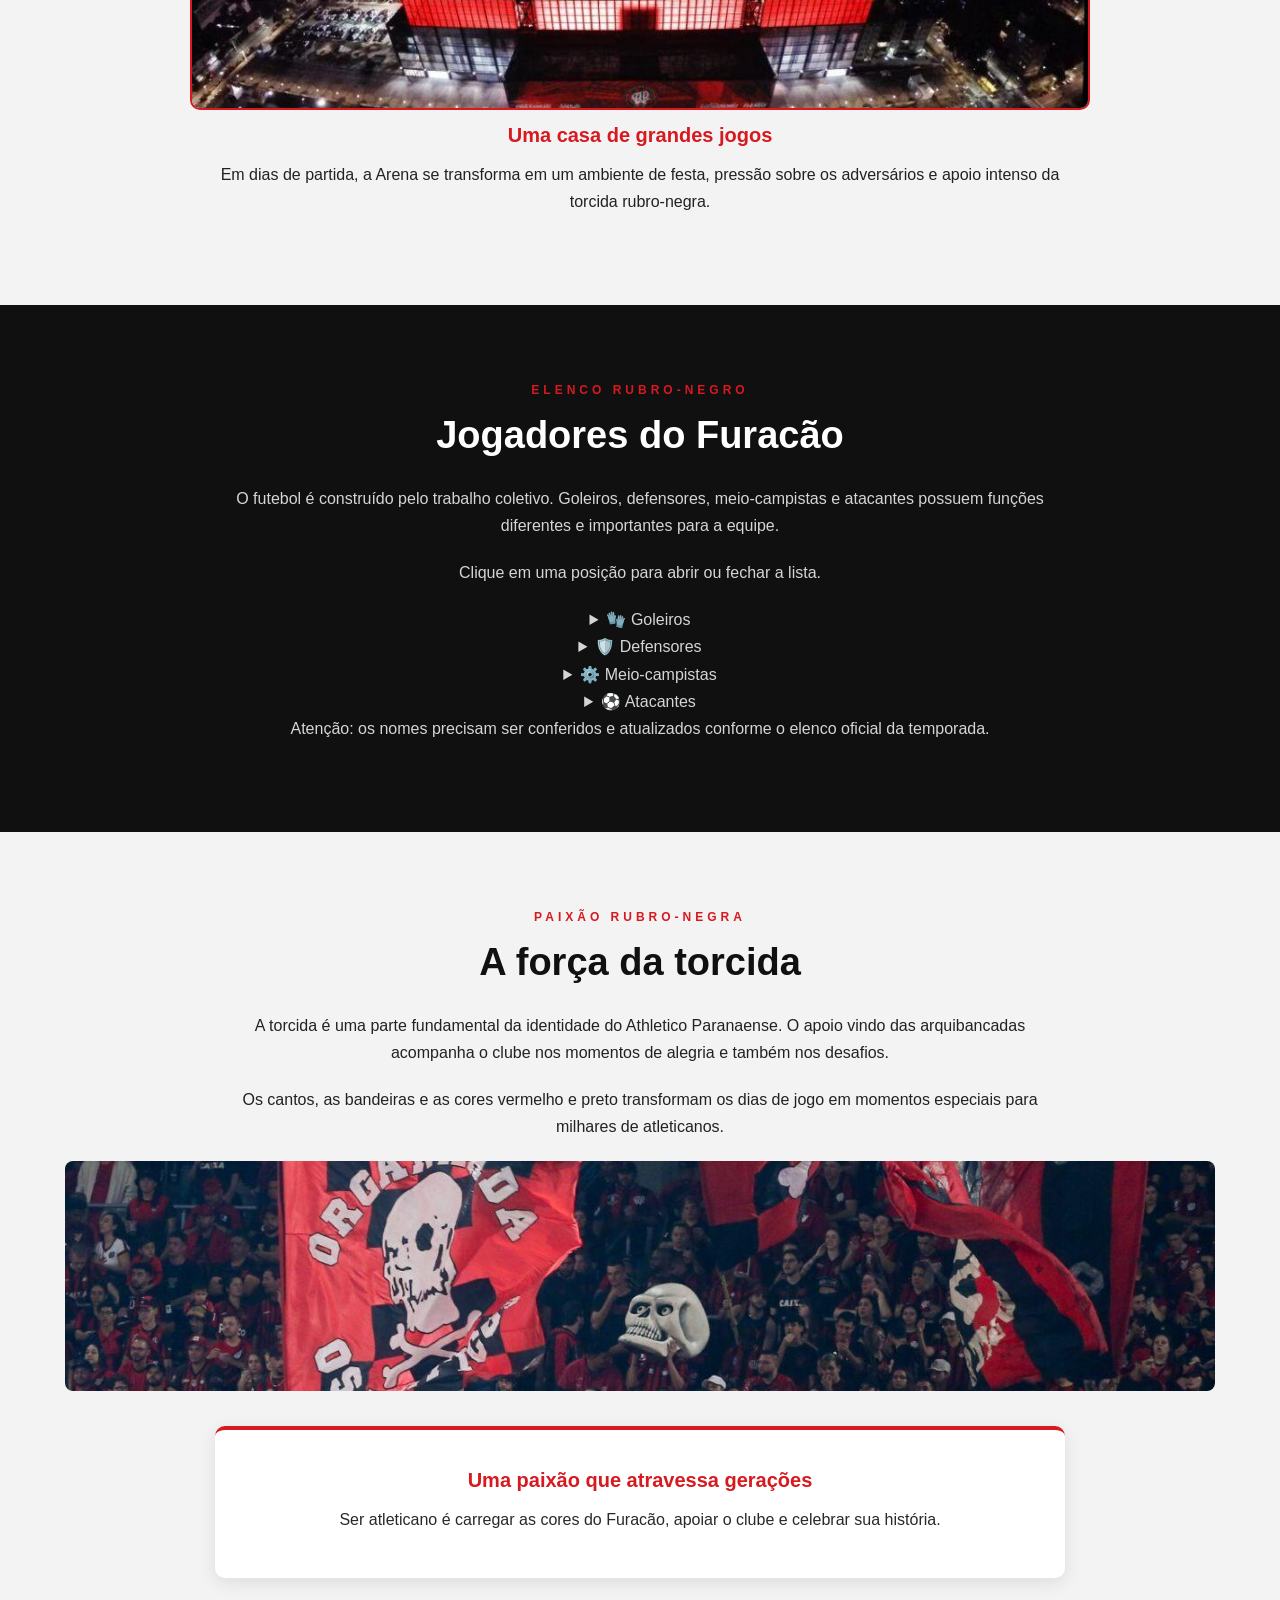
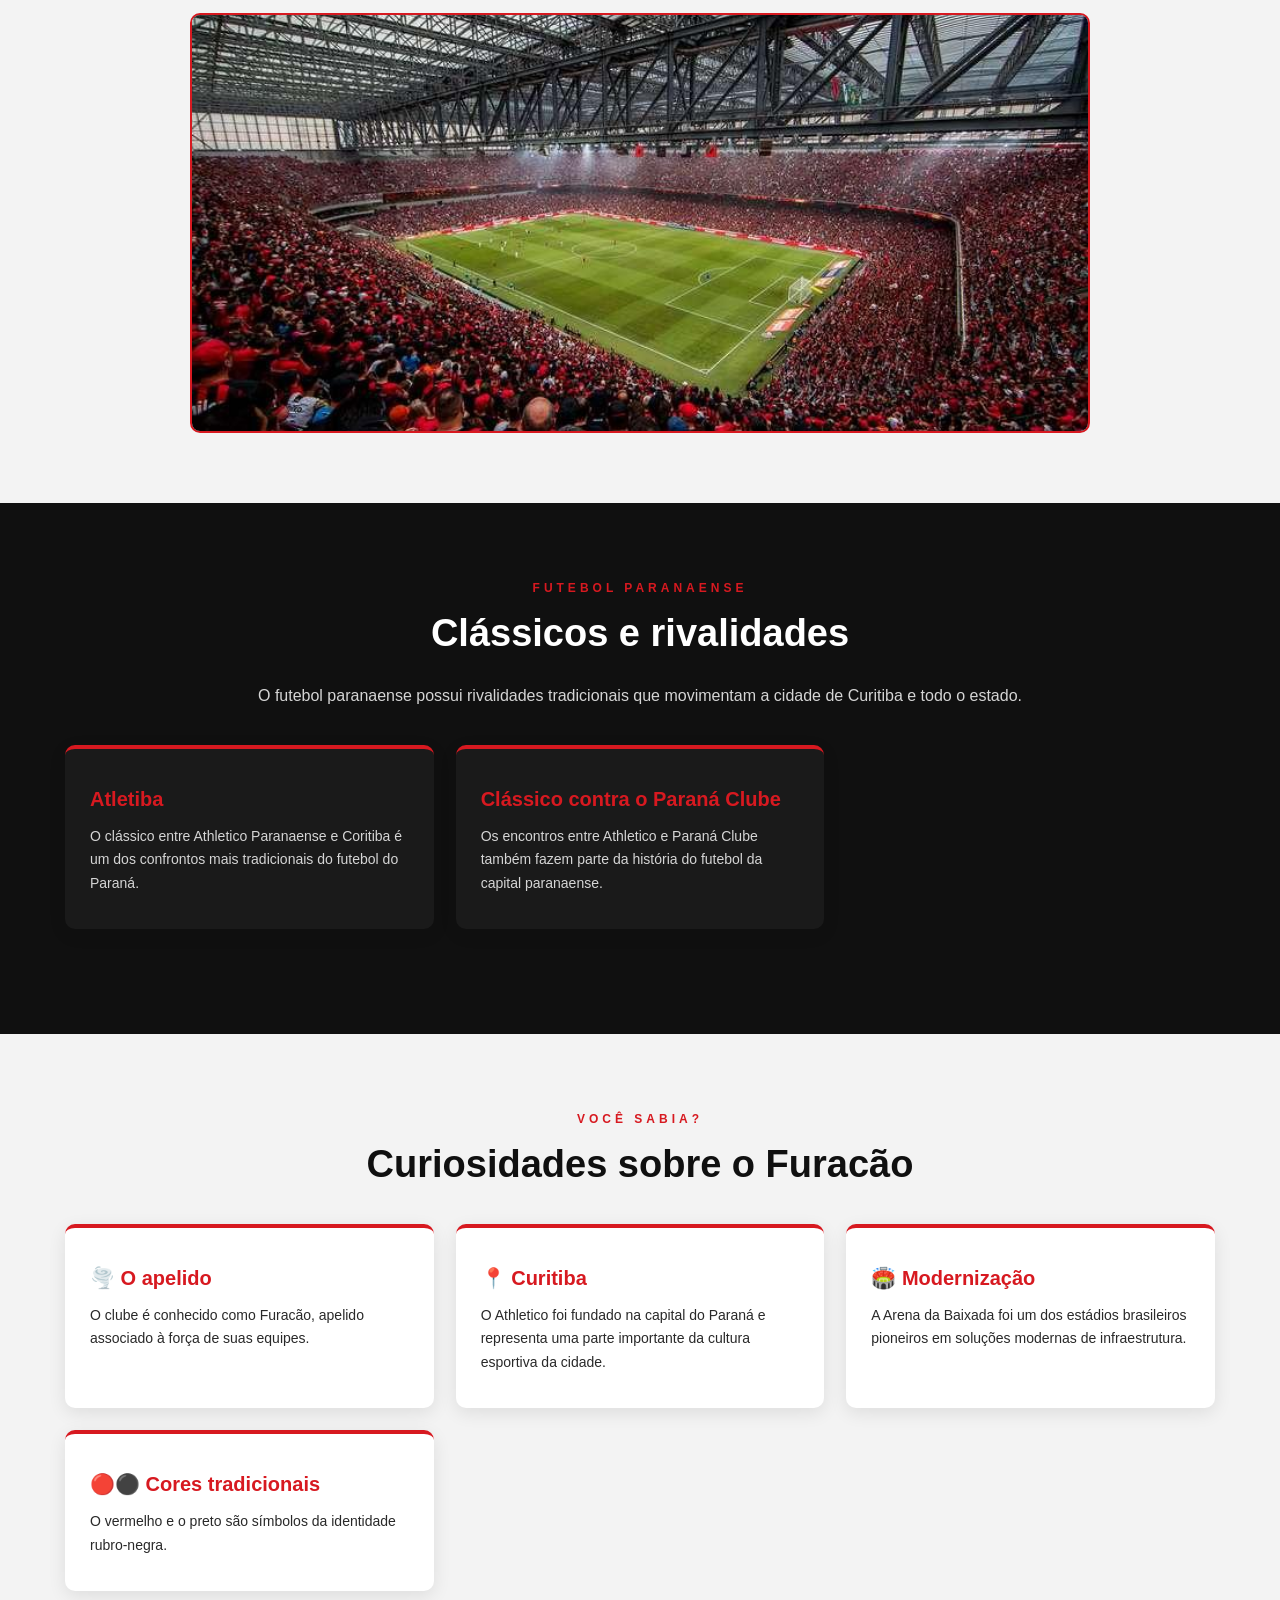
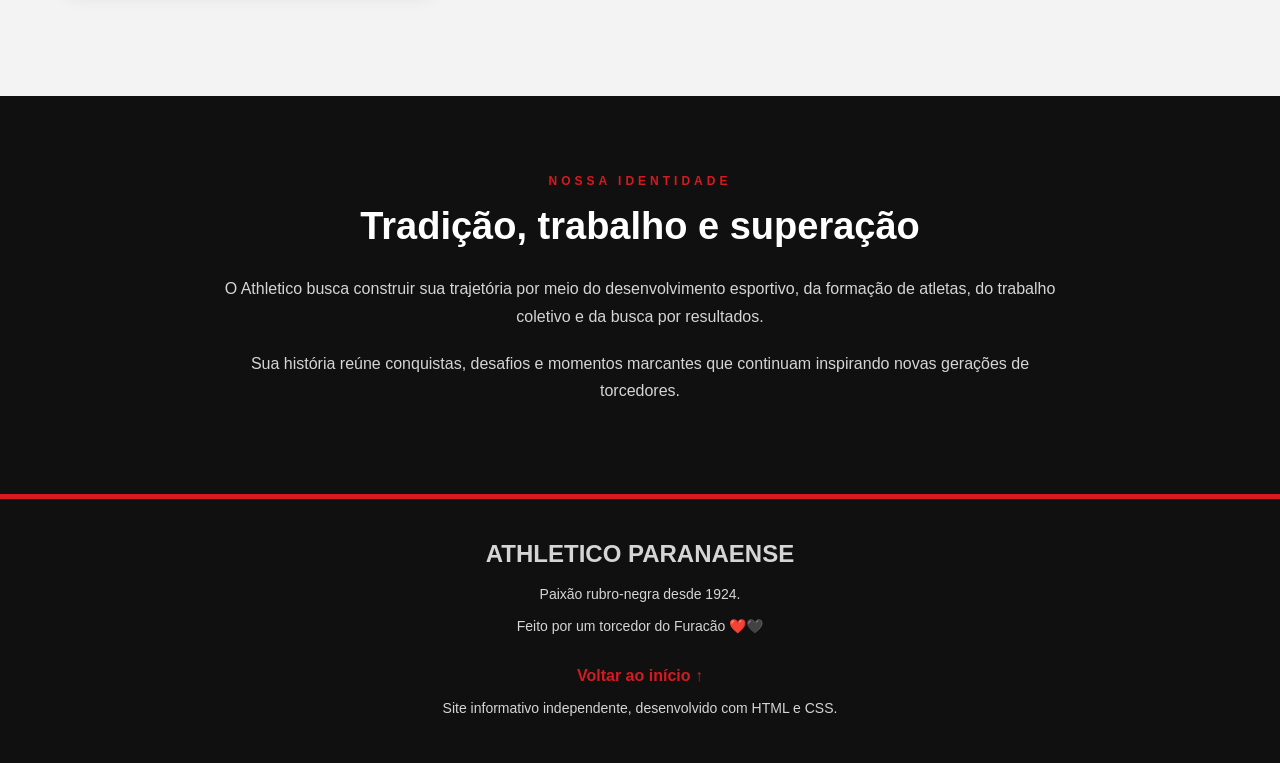
==== commit d9ffa5d6: "." ====
--- a/index.html
+++ b/index.html
@@ -4,21 +4,23 @@
 <head>
     <meta charset="UTF-8">
     <meta name="viewport" content="width=device-width, initial-scale=1.0">
-    <meta name="description" content="Conheça a história, os títulos, a torcida e a Arena do Athletico Paranaense.">
-    <title>Athletico Paranaense | Furacão</title>
+    <meta name="description" content="Conheça a história, os títulos, a torcida e a paixão pelo Club Athletico Paranaense.">
+    <title>Athletico Paranaense | Paixão Rubro-Negra</title>
     <link rel="stylesheet" href="style.css">
 </head>
 
-<body>
-
-    <header class="cabecalho" id="inicio">
+<body id="topo">
+
+    <!-- CABEÇALHO -->
+    <header class="cabecalho">
         <div class="topo">
-            <a href="#inicio" class="logo">
+            <a href="#topo" class="logo">
                 <img src="escudo.jpg" alt="Escudo do Athletico Paranaense">
-                <span>ATHLETICO <strong>PARANAENSE</strong></span>
+                <span>ATHLETICO<br>PARANAENSE</span>
             </a>
 
             <nav class="menu">
+                <a href="#inicio">Início</a>
                 <a href="#historia">História</a>
                 <a href="#titulos">Títulos</a>
                 <a href="#arena">Arena</a>
@@ -30,304 +32,475 @@
 
     <main>
 
-        <section class="hero">
+        <!-- APRESENTAÇÃO -->
+        <section class="hero" id="inicio">
             <div class="hero-conteudo">
-                <p class="etiqueta">DESDE 1924</p>
-                <h1>ATHLETICO PARANAENSE</h1>
-                <p>Uma história de paixão, tradição e conquistas.</p>
-                <a class="botao" href="#historia">CONHEÇA O FURACÃO</a>
-            </div>
-        </section>
-
+                <span class="etiqueta">DESDE 1924</span>
+
+                <h1>PAIXÃO QUE<br>VEM DO FURACÃO</h1>
+
+                <p>
+                    Muito mais que um clube. Uma história de tradição,
+                    conquistas, superação e amor pelas cores vermelho e preto.
+                </p>
+
+                <a href="#historia" class="botao">CONHEÇA NOSSA HISTÓRIA</a>
+            </div>
+        </section>
+
+        <!-- INTRODUÇÃO -->
         <section class="secao introducao">
-            <p class="etiqueta">O CLUBE</p>
+            <span class="etiqueta">O CLUBE</span>
+
             <h2>Um gigante do futebol brasileiro</h2>
 
             <p>
-                O Club Athletico Paranaense é um clube de futebol de Curitiba,
-                no Paraná. Conhecido como Furacão, construiu uma trajetória
-                marcante no futebol estadual, nacional e internacional.
-            </p>
-
-            <img class="imagem-principal"
-                 src="escudo.jpg"
-                 alt="Escudo do Athletico Paranaense">
-        </section>
-
+                O Club Athletico Paranaense é um dos clubes mais conhecidos
+                do futebol brasileiro. Fundado em Curitiba, no Paraná,
+                construiu sua identidade com títulos importantes, uma
+                torcida apaixonada e uma trajetória marcada por inovação.
+            </p>
+
+            <p>
+                Conhecido como Furacão, o clube representa a força,
+                a determinação e o orgulho de milhares de torcedores.
+                Suas cores tradicionais são o vermelho e o preto.
+            </p>
+
+            <img
+                src="escudo.jpg"
+                alt="Escudo do Athletico Paranaense"
+                class="imagem-principal"
+            >
+        </section>
+
+        <!-- HISTÓRIA -->
         <section class="secao secao-escura" id="historia">
-            <p class="etiqueta">NOSSA TRAJETÓRIA</p>
+            <span class="etiqueta">NOSSA TRAJETÓRIA</span>
+
             <h2>A história do Furacão</h2>
 
             <p>
                 O Athletico Paranaense foi fundado em 26 de março de 1924,
-                a partir da união do Internacional Futebol Clube com o
-                América Futebol Clube, ambos de Curitiba.
-            </p>
+                em Curitiba, a partir da união dos clubes Internacional
+                Futebol Clube e América Futebol Clube.
+            </p>
+
+            <p>
+                Ao longo de sua história, o clube conquistou espaço no
+                cenário nacional e internacional, desenvolveu sua estrutura
+                esportiva e passou a ser reconhecido por sua modernização.
+            </p>
+
+            <p>
+                Em 2001, conquistou seu primeiro Campeonato Brasileiro
+                da Série A. A conquista marcou uma das épocas mais
+                importantes de sua trajetória.
+            </p>
+
+            <p>
+                Em 2005, chegou à final da Copa Libertadores da América,
+                alcançando um feito histórico para o futebol paranaense.
+            </p>
+
+            <p>
+                Em 2018, venceu a Copa Sul-Americana pela primeira vez.
+                Em 2019, conquistou a Copa do Brasil. Em 2021, voltou
+                a vencer a Copa Sul-Americana, ampliando sua presença
+                entre os grandes clubes do continente.
+            </p>
+
+            <img
+                src="campeao2001.jpg"
+                alt="Registro da conquista do Campeonato Brasileiro de 2001"
+                class="imagem-conteudo"
+                loading="lazy"
+            >
+
+            <h3>Momentos marcantes</h3>
 
             <div class="grade">
-                <article class="titulo-card">
+
+                <article class="destaque-card">
                     <span class="ano">1924</span>
-                    <h3>A fundação</h3>
-                    <p>O nascimento de um clube que se tornaria uma referência do Paraná.</p>
-                </article>
-
-                <article class="titulo-card">
-                    <span class="ano">1949</span>
-                    <h3>O Furacão</h3>
-                    <p>O clube ganhou o apelido de Furacão após uma campanha marcante.</p>
-                </article>
-
-                <article class="titulo-card">
-                    <span class="ano">1995</span>
-                    <h3>Uma nova fase</h3>
-                    <p>O clube iniciou uma importante transformação administrativa e esportiva.</p>
-                </article>
-
-                <article class="titulo-card">
+                    <h3>Fundação</h3>
+                    <p>
+                        Nasce o clube que se tornaria um dos símbolos
+                        do futebol paranaense.
+                    </p>
+                </article>
+
+                <article class="destaque-card">
                     <span class="ano">2001</span>
                     <h3>Campeão brasileiro</h3>
-                    <p>O Athletico conquistou seu primeiro Campeonato Brasileiro da Série A.</p>
-                </article>
-
-                <article class="titulo-card">
+                    <p>
+                        O Furacão conquista o Campeonato Brasileiro
+                        da Série A.
+                    </p>
+                </article>
+
+                <article class="destaque-card">
                     <span class="ano">2018</span>
-                    <h3>Conquista continental</h3>
-                    <p>O Furacão venceu a Copa Sul-Americana pela primeira vez.</p>
-                </article>
-
-                <article class="titulo-card">
+                    <h3>Primeira Sul-Americana</h3>
+                    <p>
+                        O clube conquista seu primeiro título da
+                        Copa Sul-Americana.
+                    </p>
+                </article>
+
+                <article class="destaque-card">
                     <span class="ano">2019</span>
                     <h3>Copa do Brasil</h3>
-                    <p>O clube conquistou um dos principais torneios do futebol nacional.</p>
-                </article>
-            </div>
-
-            <img class="imagem-banner"
-                 src="campeao2001.jpg"
-                 alt="Athletico Paranaense campeão brasileiro de 2001">
-        </section>
-
+                    <p>
+                        O Athletico conquista um dos títulos mais
+                        importantes de sua história.
+                    </p>
+                </article>
+
+                <article class="destaque-card">
+                    <span class="ano">2021</span>
+                    <h3>Bicampeão continental</h3>
+                    <p>
+                        O clube conquista sua segunda Copa Sul-Americana.
+                    </p>
+                </article>
+
+            </div>
+        </section>
+
+        <!-- TÍTULOS -->
         <section class="secao" id="titulos">
-            <p class="etiqueta">ORGULHO RUBRO-NEGRO</p>
-            <h2>Grandes conquistas</h2>
-
-            <p>
-                O Athletico construiu uma história de conquistas estaduais,
-                nacionais e internacionais, tornando-se um clube importante
-                no cenário do futebol brasileiro.
+            <span class="etiqueta">SALA DE TROFÉUS</span>
+
+            <h2>Conquistas do Furacão</h2>
+
+            <p>
+                A trajetória do Athletico é marcada por títulos estaduais,
+                nacionais e internacionais que ajudaram a construir
+                a identidade do clube.
             </p>
 
             <div class="grade">
-                <article class="destaque-card">
-                    <h3>Campeonato Brasileiro</h3>
-                    <p class="ano">2001</p>
-                    <p>Primeiro título brasileiro da Série A.</p>
-                    <img class="imagem-conteudo"
-                         src="campeao2001.jpg"
-                         alt="Conquista do Campeonato Brasileiro de 2001">
-                </article>
-
-                <article class="destaque-card">
-                    <h3>Copa Sul-Americana</h3>
-                    <p class="ano">2018 e 2021</p>
-                    <p>Duas conquistas continentais importantes.</p>
-                </article>
-
-                <article class="destaque-card">
-                    <h3>Copa do Brasil</h3>
-                    <p class="ano">2019</p>
-                    <p>Uma campanha histórica na competição nacional.</p>
-                    <img class="imagem-conteudo"
-                         src="copadobrasil.jpg"
-                         alt="Athletico Paranaense campeão da Copa do Brasil">
-                </article>
-
-                <article class="destaque-card">
-                    <h3>Campeonato Paranaense</h3>
-                    <p class="ano">Diversas conquistas</p>
-                    <p>Uma trajetória vitoriosa no futebol do Paraná.</p>
-                </article>
-            </div>
-        </section>
-
-        <section class="secao secao-escura">
-            <p class="etiqueta">NO CONTINENTE</p>
-            <h2>O Athletico na Libertadores</h2>
-
-            <p>
-                Em 2005, o Furacão chegou à final da Copa Libertadores
-                pela primeira vez. Em 2022, voltou à decisão da competição,
-                mostrando sua força no futebol sul-americano.
-            </p>
-
-            <img class="imagem-banner"
-                 src="copadobrasil.jpg"
-                 alt="Imagem de uma conquista do Athletico">
-        </section>
-
+
+                <article class="destaque-card">
+                    <h3>🏆 Campeonato Brasileiro</h3>
+                    <p>
+                        <strong>2001</strong>
+                    </p>
+                    <p>
+                        Uma conquista histórica que colocou o clube
+                        no topo do futebol brasileiro.
+                    </p>
+                </article>
+
+                <article class="destaque-card">
+                    <h3>🏆 Copa do Brasil</h3>
+                    <p>
+                        <strong>2019</strong>
+                    </p>
+                    <p>
+                        O Furacão venceu a competição nacional
+                        e conquistou um título inédito.
+                    </p>
+                    <img
+                        src="copadobrasil.jpg"
+                        alt="Imagem relacionada à Copa do Brasil"
+                        class="imagem-conteudo"
+                        loading="lazy"
+                    >
+                </article>
+
+                <article class="destaque-card">
+                    <h3>🏆 Copa Sul-Americana</h3>
+                    <p>
+                        <strong>2018 e 2021</strong>
+                    </p>
+                    <p>
+                        Duas conquistas internacionais que marcaram
+                        a história rubro-negra.
+                    </p>
+                </article>
+
+                <article class="destaque-card">
+                    <h3>🏆 Campeonato Paranaense</h3>
+                    <p>
+                        O clube possui diversas conquistas estaduais
+                        ao longo de sua trajetória.
+                    </p>
+                </article>
+
+            </div>
+        </section>
+
+        <!-- LIBERTADORES -->
+        <section class="secao secao-escura" id="libertadores">
+            <span class="etiqueta">CENÁRIO INTERNACIONAL</span>
+
+            <h2>O Furacão na Libertadores</h2>
+
+            <p>
+                A Copa Libertadores da América é uma das competições
+                mais importantes do futebol sul-americano. O Athletico
+                chegou à final em 2005 e novamente em 2022, demonstrando
+                sua capacidade de competir em alto nível continental.
+            </p>
+
+            <p>
+                Em 2022, o clube alcançou mais uma final, reforçando
+                sua presença entre as equipes de destaque da América do Sul.
+            </p>
+        </section>
+
+        <!-- ARENA -->
         <section class="secao" id="arena">
-            <p class="etiqueta">NOSSA CASA</p>
-            <h2>Arena da Baixada</h2>
-
-            <p>
-                Localizada em Curitiba, a Arena da Baixada é a casa do
-                Athletico Paranaense. Conhecida por sua estrutura moderna,
-                recebe partidas de futebol e grandes eventos.
-            </p>
-
-            <img class="imagem-principal"
-                 src="arena.jpg"
-                 alt="Arena da Baixada em Curitiba">
-        </section>
-
+            <span class="etiqueta">NOSSA CASA</span>
+
+            <h2>Ligga Arena</h2>
+
+            <p>
+                Localizada em Curitiba, a Ligga Arena é a casa do
+                Athletico Paranaense. O estádio é conhecido por sua
+                estrutura moderna e pela proximidade entre o campo
+                e as arquibancadas.
+            </p>
+
+            <p>
+                A antiga Arena da Baixada passou por grandes melhorias
+                e se tornou uma referência em infraestrutura esportiva
+                no Brasil. O estádio também recebeu partidas da Copa
+                do Mundo de 2014.
+            </p>
+
+            <img
+                src="arena.jpg"
+                alt="Estádio do Athletico Paranaense"
+                class="imagem-banner"
+                loading="lazy"
+            >
+
+            <h3>Uma casa de grandes jogos</h3>
+
+            <p>
+                Em dias de partida, a Arena se transforma em um ambiente
+                de festa, pressão sobre os adversários e apoio intenso
+                da torcida rubro-negra.
+            </p>
+        </section>
+
+        <!-- JOGADORES -->
         <section class="secao secao-escura" id="jogadores">
-            <p class="etiqueta">DENTRO DE CAMPO</p>
+            <span class="etiqueta">ELENCO RUBRO-NEGRO</span>
+
             <h2>Jogadores do Furacão</h2>
 
             <p>
-                Os jogadores são fundamentais para a trajetória do clube.
-                Cada geração representa o Athletico em busca de novas
-                vitórias e conquistas.
-            </p>
-
-            <div class="tabela-conteiner">
-                <div class="tabela-rolagem">
-                    <table>
-                        <thead>
-                            <tr>
-                                <th>Informação</th>
-                                <th>Descrição</th>
-                            </tr>
-                        </thead>
-                        <tbody>
-                            <tr>
-                                <td>Posições</td>
-                                <td>Goleiros, defensores, meio-campistas e atacantes</td>
-                            </tr>
-                            <tr>
-                                <td>Objetivo</td>
-                                <td>Representar o clube nas competições</td>
-                            </tr>
-                            <tr>
-                                <td>Formação</td>
-                                <td>Desenvolvimento de atletas e trabalho em equipe</td>
-                            </tr>
-                            <tr>
-                                <td>Identidade</td>
-                                <td>Camisa rubro-negra e tradição do Furacão</td>
-                            </tr>
-                        </tbody>
-                    </table>
-                </div>
-            </div>
-
-            <img class="imagem-banner"
-                 src="arquibancada.jpg"
-                 alt="Torcida acompanhando o Athletico">
-        </section>
-
-        <section class="secao" id="gestao">
-            <p class="etiqueta">BASTIDORES</p>
-            <h2>Gestão e transformação</h2>
-
-            <p>
-                A modernização da estrutura do clube e o planejamento
-                administrativo tiveram papel importante na trajetória
-                recente do Athletico Paranaense.
-            </p>
-        </section>
-
-        <section class="secao secao-escura" id="torcida">
-            <p class="etiqueta">PAIXÃO RUBRO-NEGRA</p>
-            <h2>A torcida do Athletico</h2>
-
-            <p>
-                A torcida é uma parte essencial da identidade do Furacão.
-                Com cantos, bandeiras e apoio nas arquibancadas, os torcedores
-                acompanham o time nos momentos de alegria e dificuldade.
-            </p>
-
-            <article class="torcida-card">
-                <h3>Os Fanáticos</h3>
+                O futebol é construído pelo trabalho coletivo.
+                Goleiros, defensores, meio-campistas e atacantes
+                possuem funções diferentes e importantes para a equipe.
+            </p>
+
+            <p>
+                Clique em uma posição para abrir ou fechar a lista.
+            </p>
+
+            <div class="lista-jogadores">
+
+                <details class="jogador-grupo">
+                    <summary>🧤 Goleiros</summary>
+                    <ul>
+                        <li>Mycael</li>
+                        <li>Santos</li>
+                        <li>Matheus Soares</li>
+                    </ul>
+                </details>
+
+                <details class="jogador-grupo">
+                    <summary>🛡️ Defensores</summary>
+                    <ul>
+                        <li>Juan Felipe Aguirre</li>
+                        <li>Carlos Terán</li>
+                        <li>Léo</li>
+                        <li>Arthur Dias</li>
+                    </ul>
+                </details>
+
+                <details class="jogador-grupo">
+                    <summary>⚙️ Meio-campistas</summary>
+                    <ul>
+                        <li>Consulte o elenco oficial para inserir os nomes atuais.</li>
+                    </ul>
+                </details>
+
+                <details class="jogador-grupo">
+                    <summary>⚽ Atacantes</summary>
+                    <ul>
+                        <li>Consulte o elenco oficial para inserir os nomes atuais.</li>
+                    </ul>
+                </details>
+
+            </div>
+
+            <p class="aviso-elenco">
+                Atenção: os nomes precisam ser conferidos e atualizados
+                conforme o elenco oficial da temporada.
+            </p>
+        </section>
+
+        <!-- TORCIDA -->
+        <section class="secao" id="torcida">
+            <span class="etiqueta">PAIXÃO RUBRO-NEGRA</span>
+
+            <h2>A força da torcida</h2>
+
+            <p>
+                A torcida é uma parte fundamental da identidade do
+                Athletico Paranaense. O apoio vindo das arquibancadas
+                acompanha o clube nos momentos de alegria e também
+                nos desafios.
+            </p>
+
+            <p>
+                Os cantos, as bandeiras e as cores vermelho e preto
+                transformam os dias de jogo em momentos especiais
+                para milhares de atleticanos.
+            </p>
+
+            <img
+                src="torcida.jpg"
+                alt="Torcida do Athletico Paranaense"
+                class="imagem-conteudo"
+                loading="lazy"
+            >
+
+            <div class="torcida-card">
+                <h3>Uma paixão que atravessa gerações</h3>
                 <p>
-                    A Torcida Organizada Os Fanáticos, conhecida como TOF,
-                    é uma das torcidas organizadas tradicionais ligadas ao clube.
+                    Ser atleticano é carregar as cores do Furacão,
+                    apoiar o clube e celebrar sua história.
                 </p>
-
-                <img class="imagem-principal"
-                     src="torcida.jpg"
-                     alt="Torcida Os Fanáticos do Athletico Paranaense">
-            </article>
-
-            <h3>Arquibancadas</h3>
-            <p>
-                A atmosfera dos jogos é marcada pelos cantos, pelas bandeiras
-                e pela participação dos torcedores.
-            </p>
-
-            <img class="imagem-banner"
-                 src="arquibancada.jpg"
-                 alt="Arquibancada de torcedores rubro-negros">
-        </section>
-
-        <section class="secao" id="rivalidades">
-            <p class="etiqueta">CLÁSSICOS</p>
-            <h2>Rivalidades do Furacão</h2>
-
-            <p>
-                O principal clássico do Athletico é contra o Coritiba.
-                Conhecido como Atletiba, o confronto é uma das partidas
-                mais tradicionais do futebol paranaense.
-            </p>
-
-            <p>
-                O clube também disputa partidas importantes contra equipes
-                de outras regiões do Brasil e da América do Sul.
-            </p>
-        </section>
-
-        <section class="secao secao-escura" id="curiosidades">
-            <p class="etiqueta">VOCÊ SABIA?</p>
-            <h2>Curiosidades sobre o Athletico</h2>
+            </div>
+
+            <img
+                src="arquibancada.jpg"
+                alt="Arquibancada rubro-negra"
+                class="imagem-banner"
+                loading="lazy"
+            >
+        </section>
+
+        <!-- RIVALIDADES -->
+        <section class="secao secao-escura" id="rivalidades">
+            <span class="etiqueta">FUTEBOL PARANAENSE</span>
+
+            <h2>Clássicos e rivalidades</h2>
+
+            <p>
+                O futebol paranaense possui rivalidades tradicionais
+                que movimentam a cidade de Curitiba e todo o estado.
+            </p>
 
             <div class="grade">
+
+                <article class="destaque-card">
+                    <h3>Atletiba</h3>
+                    <p>
+                        O clássico entre Athletico Paranaense e
+                        Coritiba é um dos confrontos mais tradicionais
+                        do futebol do Paraná.
+                    </p>
+                </article>
+
+                <article class="destaque-card">
+                    <h3>Clássico contra o Paraná Clube</h3>
+                    <p>
+                        Os encontros entre Athletico e Paraná Clube
+                        também fazem parte da história do futebol
+                        da capital paranaense.
+                    </p>
+                </article>
+
+            </div>
+        </section>
+
+        <!-- CURIOSIDADES -->
+        <section class="secao" id="curiosidades">
+            <span class="etiqueta">VOCÊ SABIA?</span>
+
+            <h2>Curiosidades sobre o Furacão</h2>
+
+            <div class="grade">
+
                 <article class="curiosidade-card">
-                    <h3>Fundação</h3>
-                    <p>O clube foi fundado em 26 de março de 1924.</p>
+                    <h3>🌪️ O apelido</h3>
+                    <p>
+                        O clube é conhecido como Furacão, apelido
+                        associado à força de suas equipes.
+                    </p>
                 </article>
 
                 <article class="curiosidade-card">
-                    <h3>Apelido</h3>
-                    <p>O time é conhecido como Furacão.</p>
+                    <h3>📍 Curitiba</h3>
+                    <p>
+                        O Athletico foi fundado na capital do Paraná
+                        e representa uma parte importante da cultura
+                        esportiva da cidade.
+                    </p>
                 </article>
 
                 <article class="curiosidade-card">
-                    <h3>Estádio</h3>
-                    <p>A Arena da Baixada fica em Curitiba, no Paraná.</p>
+                    <h3>🏟️ Modernização</h3>
+                    <p>
+                        A Arena da Baixada foi um dos estádios
+                        brasileiros pioneiros em soluções modernas
+                        de infraestrutura.
+                    </p>
                 </article>
 
                 <article class="curiosidade-card">
-                    <h3>Cores</h3>
-                    <p>O vermelho e o preto identificam o clube.</p>
-                </article>
-            </div>
-        </section>
-
-        <section class="hero">
-            <div class="hero-conteudo">
-                <p class="etiqueta">UMA PAIXÃO SEM IGUAL</p>
-                <h2>Ser Athletico é fazer parte de uma história.</h2>
-                <p>Uma camisa, duas cores e uma paixão que atravessa gerações.</p>
-                <a class="botao" href="#inicio">VOLTAR AO TOPO</a>
-            </div>
+                    <h3>🔴⚫ Cores tradicionais</h3>
+                    <p>
+                        O vermelho e o preto são símbolos da
+                        identidade rubro-negra.
+                    </p>
+                </article>
+
+            </div>
+        </section>
+
+        <!-- FUNDAMENTO -->
+        <section class="secao secao-escura" id="fundamento">
+            <span class="etiqueta">NOSSA IDENTIDADE</span>
+
+            <h2>Tradição, trabalho e superação</h2>
+
+            <p>
+                O Athletico busca construir sua trajetória por meio
+                do desenvolvimento esportivo, da formação de atletas,
+                do trabalho coletivo e da busca por resultados.
+            </p>
+
+            <p>
+                Sua história reúne conquistas, desafios e momentos
+                marcantes que continuam inspirando novas gerações
+                de torcedores.
+            </p>
         </section>
 
     </main>
 
+    <!-- RODAPÉ -->
     <footer class="rodape">
-        <p>ATHLETICO PARANAENSE</p>
-        <p>Site informativo desenvolvido para fins educacionais.</p>
-        <a class="voltar-topo" href="#inicio">Voltar ao início ↑</a>
+        <h2>ATHLETICO PARANAENSE</h2>
+
+        <p>Paixão rubro-negra desde 1924.</p>
+
+        <p>Feito por um torcedor do Furacão ❤️🖤</p>
+
+        <a href="#topo" class="voltar-topo">Voltar ao início ↑</a>
+
+        <p class="credito">
+            Site informativo independente, desenvolvido com HTML e CSS.
+        </p>
     </footer>
 
 </body>
--- a/style.css
+++ b/style.css
@@ -1,39 +1,514 @@
+
+/* ========================================
+   ATHLETICO PARANAENSE
+   Estilo do site - vermelho, preto e branco
+   ======================================== */
+
+/* CONFIGURAÇÕES GERAIS */
+
+* {
+    margin: 0;
+    padding: 0;
+    box-sizing: border-box;
+    scroll-behavior: smooth;
+}
+
+:root {
+    --vermelho: #d71920;
+    --vermelho-escuro: #940b12;
+    --preto: #101010;
+    --preto-claro: #1a1a1a;
+    --cinza: #252525;
+    --branco: #ffffff;
+    --cinza-claro: #d5d5d5;
+}
+
 body {
-    background-color:rgb(29, 32, 32);
-}
-
-h1{
-    text-align:center;
-    color:rgb(195, 15, 15);
-    text-shadow: 2px 2px 5px rgb(21, 22, 26); 
-    font-family: "Times New Roman", Times, serif;
-     font-size:4vw;
-}
-
-p{
-    margin: 5%;
-    font-family: "Papyrus", fantasy;
-    text-indent: 70px;
+    background-color: #f3f3f3;
+    color: #222222;
+    font-family: Arial, Helvetica, sans-serif;
+    line-height: 1.7;
+}
+
+a {
+    color: inherit;
+    text-decoration: none;
+}
+
+img {
+    display: block;
+    max-width: 100%;
+}
+
+/* CABEÇALHO */
+
+.cabecalho {
+    background-color: var(--preto);
+    border-bottom: 4px solid var(--vermelho);
+    position: relative;
+    width: 100%;
+    z-index: 10;
+}
+
+.topo {
+    width: min(1200px, 92%);
+    min-height: 90px;
+    margin: auto;
+    display: flex;
+    justify-content: space-between;
+    align-items: center;
+    gap: 25px;
+    flex-wrap: wrap;
+    padding: 16px 0;
+}
+
+.logo {
+    display: flex;
+    align-items: center;
+    gap: 12px;
+    color: var(--branco);
+    font-weight: 900;
+    font-size: 19px;
+    letter-spacing: 1px;
+}
+
+.logo img {
+    width: 52px;
+    height: 52px;
+    object-fit: contain;
+}
+
+.logo span {
+    display: flex;
+    flex-direction: column;
+    line-height: 1.3;
+}
+
+.logo strong {
+    color: var(--vermelho);
+    font-size: 13px;
+    letter-spacing: 3px;
+}
+
+.menu {
+    display: flex;
+    align-items: center;
+    justify-content: center;
+    flex-wrap: wrap;
+    gap: 8px;
+}
+
+.menu a {
+    color: var(--branco);
+    font-size: 13px;
+    font-weight: bold;
+    padding: 9px 12px;
+    border-radius: 5px;
+    transition: 0.3s;
+}
+
+.menu a:hover {
+    background-color: var(--vermelho);
+    color: var(--branco);
+}
+
+/* CAPA PRINCIPAL */
+
+.hero {
+    min-height: 440px;
+    padding: 70px 20px;
+    display: flex;
+    align-items: center;
+    justify-content: center;
+    text-align: center;
+    color: var(--branco);
+    background:
+        linear-gradient(
+            rgba(0, 0, 0, 0.82),
+            rgba(100, 0, 0, 0.78)
+        ),
+        var(--preto);
+    border-bottom: 5px solid var(--vermelho);
+}
+
+.hero-conteudo {
+    width: min(900px, 100%);
+}
+
+.hero h1 {
+    font-size: clamp(32px, 6vw, 65px);
+    line-height: 1.15;
+    margin: 12px 0 20px;
+    font-weight: 900;
     letter-spacing: 2px;
-    text-align-last: center;
-}
-
-.img1{
-margin: auto;
-  width:35%;
-  align-items: center;
-}
-
-.img2{
-margin: auto;
-  width:30%;
-  align-items: center;
-}
-
-h2{
+}
+
+.hero h2 {
+    color: var(--branco);
+    font-size: clamp(26px, 4vw, 42px);
+    margin: 12px 0;
+}
+
+.hero p {
+    font-size: 17px;
+    margin-bottom: 22px;
+}
+
+.etiqueta {
+    color: var(--vermelho);
+    font-weight: 900;
+    font-size: 12px;
+    letter-spacing: 4px;
+    text-transform: uppercase;
+}
+
+/* BOTÕES */
+
+.botao {
+    display: inline-block;
+    background-color: var(--vermelho);
+    color: var(--branco);
+    padding: 13px 24px;
+    margin-top: 10px;
+    border-radius: 5px;
+    font-size: 13px;
+    font-weight: 900;
+    letter-spacing: 1px;
+    border: 2px solid var(--vermelho);
+    transition: 0.3s;
+}
+
+.botao:hover {
+    background-color: transparent;
+    color: var(--branco);
+    transform: translateY(-2px);
+}
+
+/* SEÇÕES */
+
+.secao {
+    padding: 70px max(5%, calc((100% - 1150px) / 2));
     text-align: center;
-    color:rgb(33, 9, 9);
-    text-shadow: 2px 2px 5px rgb(2, 31, 104); 
-    font-family: "Times New Roman", Times, serif;
-    font-size:2vw;
-}+    background-color: #f3f3f3;
+}
+
+.secao-escura {
+    background-color: var(--preto);
+    color: var(--cinza-claro);
+}
+
+.secao h2 {
+    color: var(--preto);
+    font-size: clamp(26px, 4vw, 38px);
+    line-height: 1.25;
+    margin: 10px 0 25px;
+    font-weight: 900;
+}
+
+.secao-escura h2 {
+    color: var(--branco);
+}
+
+.secao h3 {
+    font-size: 20px;
+    line-height: 1.35;
+    margin: 12px 0;
+    color: var(--vermelho);
+}
+
+.secao p {
+    max-width: 850px;
+    margin: 0 auto 20px;
+    font-size: 16px;
+}
+
+.introducao {
+    padding-top: 65px;
+    padding-bottom: 65px;
+}
+
+/* IMAGENS */
+
+.imagem-principal {
+    width: min(800px, 100%);
+    max-height: 470px;
+    object-fit: cover;
+    margin: 35px auto 0;
+    border-radius: 12px;
+    border: 3px solid var(--vermelho);
+    box-shadow: 0 8px 25px rgba(0, 0, 0, 0.18);
+}
+
+.imagem-conteudo {
+    width: 100%;
+    max-height: 230px;
+    object-fit: cover;
+    margin: 20px auto 0;
+    border-radius: 8px;
+}
+
+.imagem-banner {
+    width: min(900px, 100%);
+    max-height: 420px;
+    object-fit: cover;
+    margin: 35px auto 0;
+    border-radius: 10px;
+    border: 2px solid var(--vermelho);
+}
+
+/* CARTÕES E LINHA DO TEMPO */
+
+.grade {
+    display: grid;
+    grid-template-columns: repeat(3, minmax(0, 1fr));
+    gap: 22px;
+    margin: 35px auto;
+    text-align: left;
+}
+
+.titulo-card,
+.destaque-card,
+.curiosidade-card,
+.torcida-card {
+    background-color: var(--branco);
+    color: #292929;
+    border-radius: 10px;
+    padding: 25px;
+    border-top: 4px solid var(--vermelho);
+    box-shadow: 0 5px 18px rgba(0, 0, 0, 0.09);
+    transition: transform 0.25s, box-shadow 0.25s;
+}
+
+.titulo-card:hover,
+.destaque-card:hover,
+.curiosidade-card:hover {
+    transform: translateY(-5px);
+    box-shadow: 0 10px 25px rgba(0, 0, 0, 0.15);
+}
+
+.secao-escura .titulo-card,
+.secao-escura .destaque-card,
+.secao-escura .curiosidade-card,
+.secao-escura .torcida-card {
+    background-color: var(--preto-claro);
+    color: var(--cinza-claro);
+}
+
+.ano {
+    display: inline-block;
+    color: var(--vermelho);
+    font-weight: 900;
+    font-size: 22px;
+    margin-bottom: 8px;
+}
+
+.titulo-card p,
+.destaque-card p,
+.curiosidade-card p {
+    font-size: 14px;
+    margin: 8px 0;
+}
+
+.titulo-card h3,
+.destaque-card h3,
+.curiosidade-card h3 {
+    color: var(--vermelho);
+}
+
+/* TABELAS */
+
+.tabela-conteiner {
+    width: 100%;
+    margin: 35px auto;
+    text-align: left;
+}
+
+.tabela-rolagem {
+    width: 100%;
+    overflow-x: auto;
+    border-radius: 9px;
+    border: 1px solid #444444;
+}
+
+table {
+    width: 100%;
+    border-collapse: collapse;
+    background-color: #1a1a1a;
+    color: var(--branco);
+}
+
+thead {
+    background-color: var(--vermelho);
+    color: var(--branco);
+}
+
+th,
+td {
+    padding: 16px;
+    text-align: left;
+    border-bottom: 1px solid #444444;
+}
+
+th {
+    font-size: 13px;
+    text-transform: uppercase;
+    letter-spacing: 1px;
+}
+
+td {
+    font-size: 14px;
+}
+
+tbody tr:nth-child(even) {
+    background-color: #292929;
+}
+
+tbody tr:hover {
+    background-color: #3a1719;
+}
+
+/* TORCIDA */
+
+.torcida-card {
+    max-width: 850px;
+    margin: 35px auto;
+    text-align: center;
+}
+
+.torcida-card p {
+    margin-bottom: 20px;
+}
+
+.torcida-card .imagem-principal {
+    margin-top: 20px;
+}
+
+/* COLUNAS DE CURIOSIDADES */
+
+.colunas {
+    display: grid;
+    grid-template-columns: repeat(2, minmax(0, 1fr));
+    gap: 20px;
+    max-width: 950px;
+    margin: 30px auto;
+    text-align: left;
+}
+
+/* RODAPÉ */
+
+.rodape {
+    background-color: var(--preto);
+    color: var(--cinza-claro);
+    text-align: center;
+    padding: 35px 20px;
+    border-top: 5px solid var(--vermelho);
+}
+
+.rodape p {
+    margin: 8px 0;
+    font-size: 14px;
+}
+
+.rodape p:first-child {
+    color: var(--branco);
+    font-size: 22px;
+    font-weight: 900;
+    letter-spacing: 2px;
+}
+
+.voltar-topo {
+    display: inline-block;
+    color: var(--vermelho);
+    font-weight: bold;
+    margin-top: 15px;
+}
+
+.voltar-topo:hover {
+    color: var(--branco);
+}
+
+/* RESPONSIVIDADE PARA TABLETS */
+
+@media (max-width: 900px) {
+    .topo {
+        justify-content: center;
+        text-align: center;
+    }
+
+    .menu {
+        width: 100%;
+    }
+
+    .grade {
+        grid-template-columns: repeat(2, minmax(0, 1fr));
+    }
+
+    .hero {
+        min-height: 360px;
+    }
+}
+
+/* RESPONSIVIDADE PARA CELULARES */
+
+@media (max-width: 600px) {
+    .topo {
+        width: 94%;
+    }
+
+    .logo {
+        font-size: 16px;
+    }
+
+    .logo img {
+        width: 42px;
+        height: 42px;
+    }
+
+    .menu {
+        gap: 4px;
+    }
+
+    .menu a {
+        padding: 8px;
+        font-size: 12px;
+    }
+
+    .hero {
+        min-height: 340px;
+        padding: 55px 18px;
+    }
+
+    .hero p {
+        font-size: 15px;
+    }
+
+    .secao {
+        padding: 48px 5%;
+    }
+
+    .grade,
+    .colunas {
+        grid-template-columns: 1fr;
+        gap: 16px;
+    }
+
+    .titulo-card,
+    .destaque-card,
+    .curiosidade-card {
+        padding: 20px;
+    }
+
+    .imagem-principal {
+        max-height: 320px;
+    }
+
+    .imagem-banner {
+        max-height: 280px;
+    }
+
+    th,
+    td {
+        padding: 12px;
+        font-size: 12px;
+    }
+}
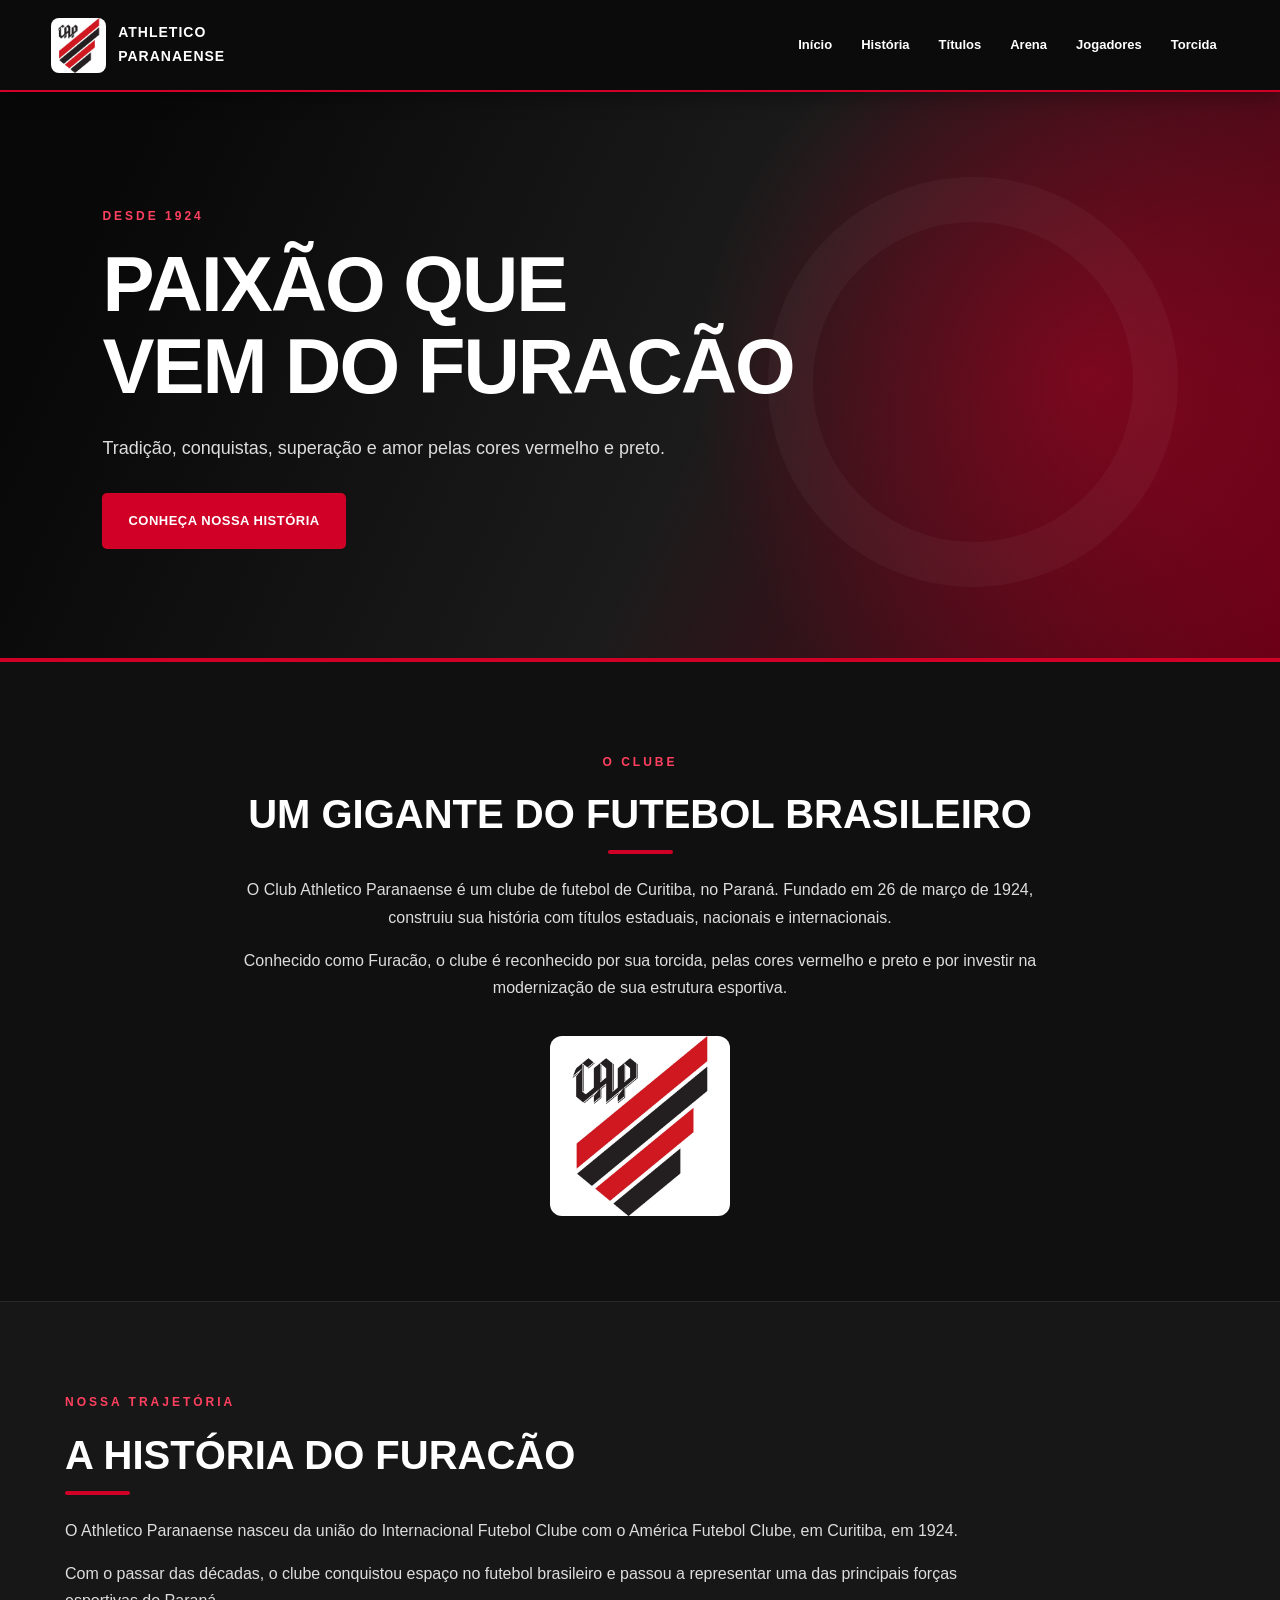
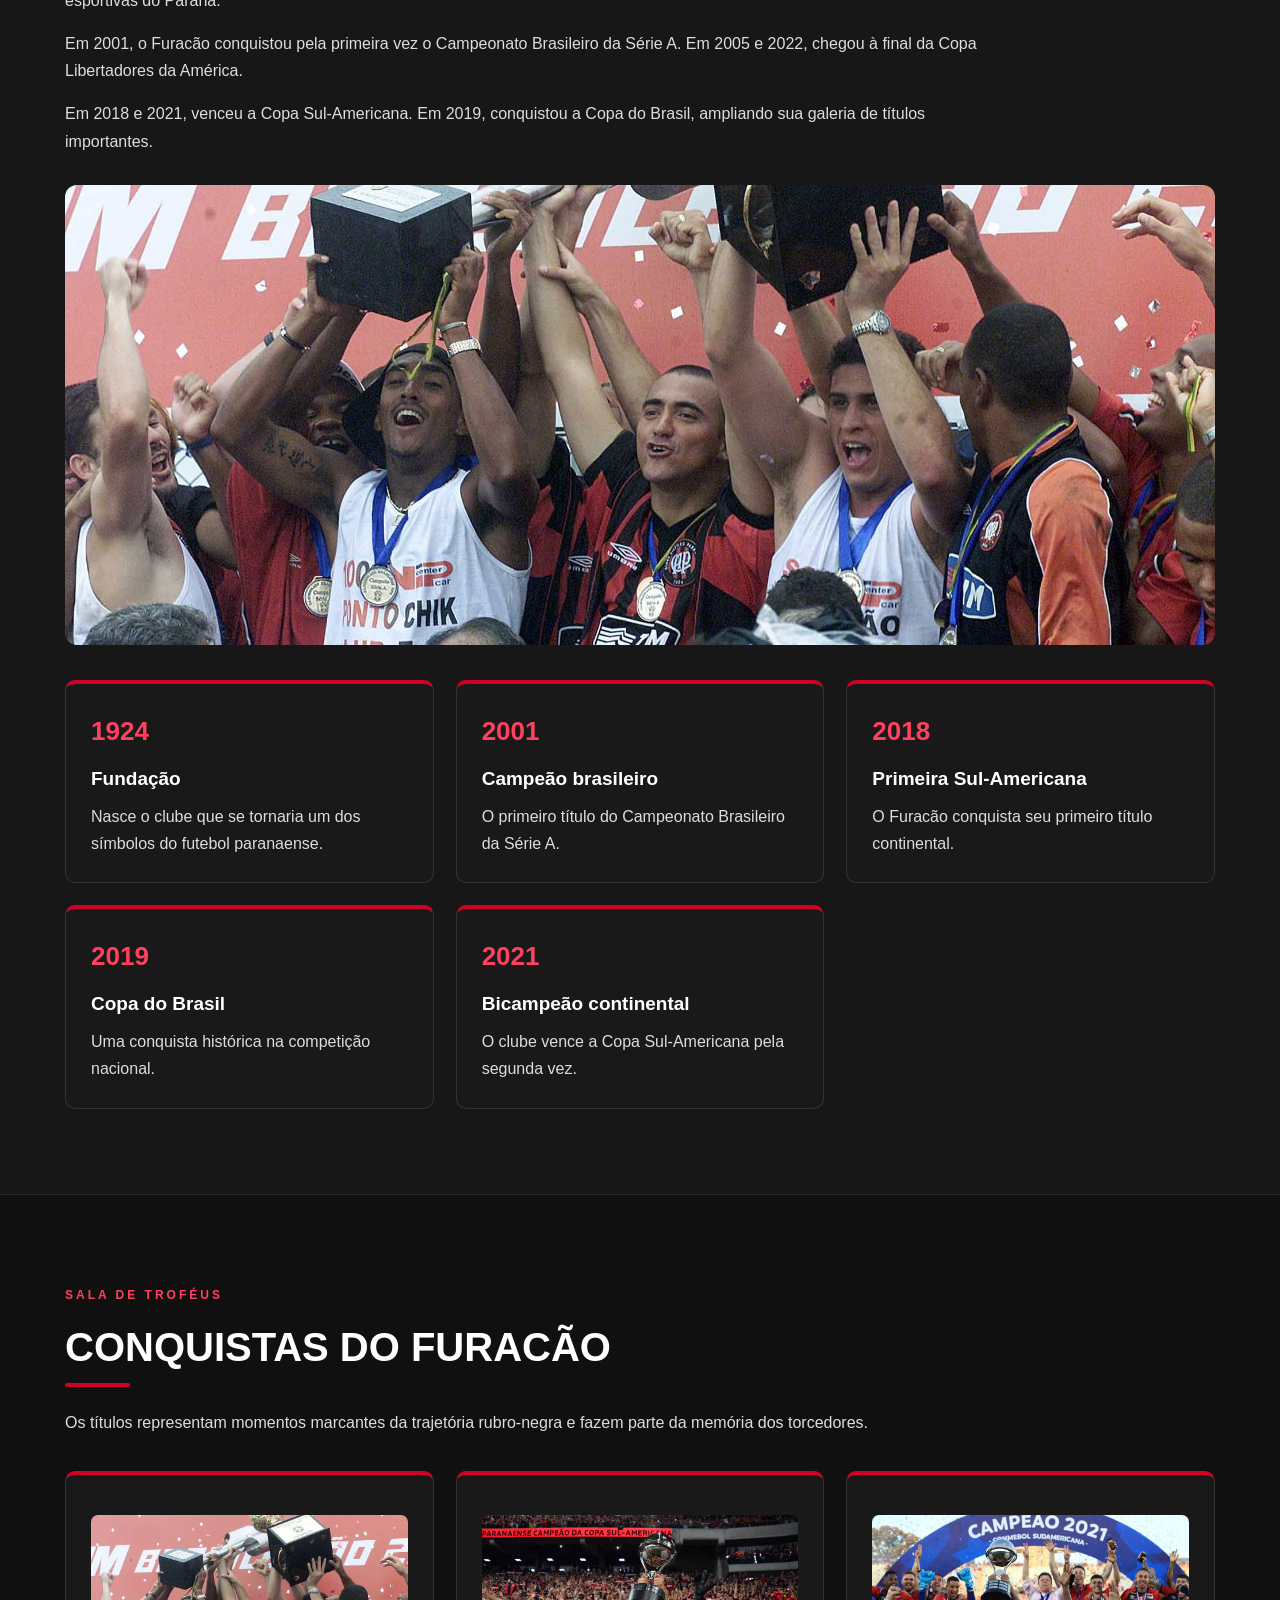
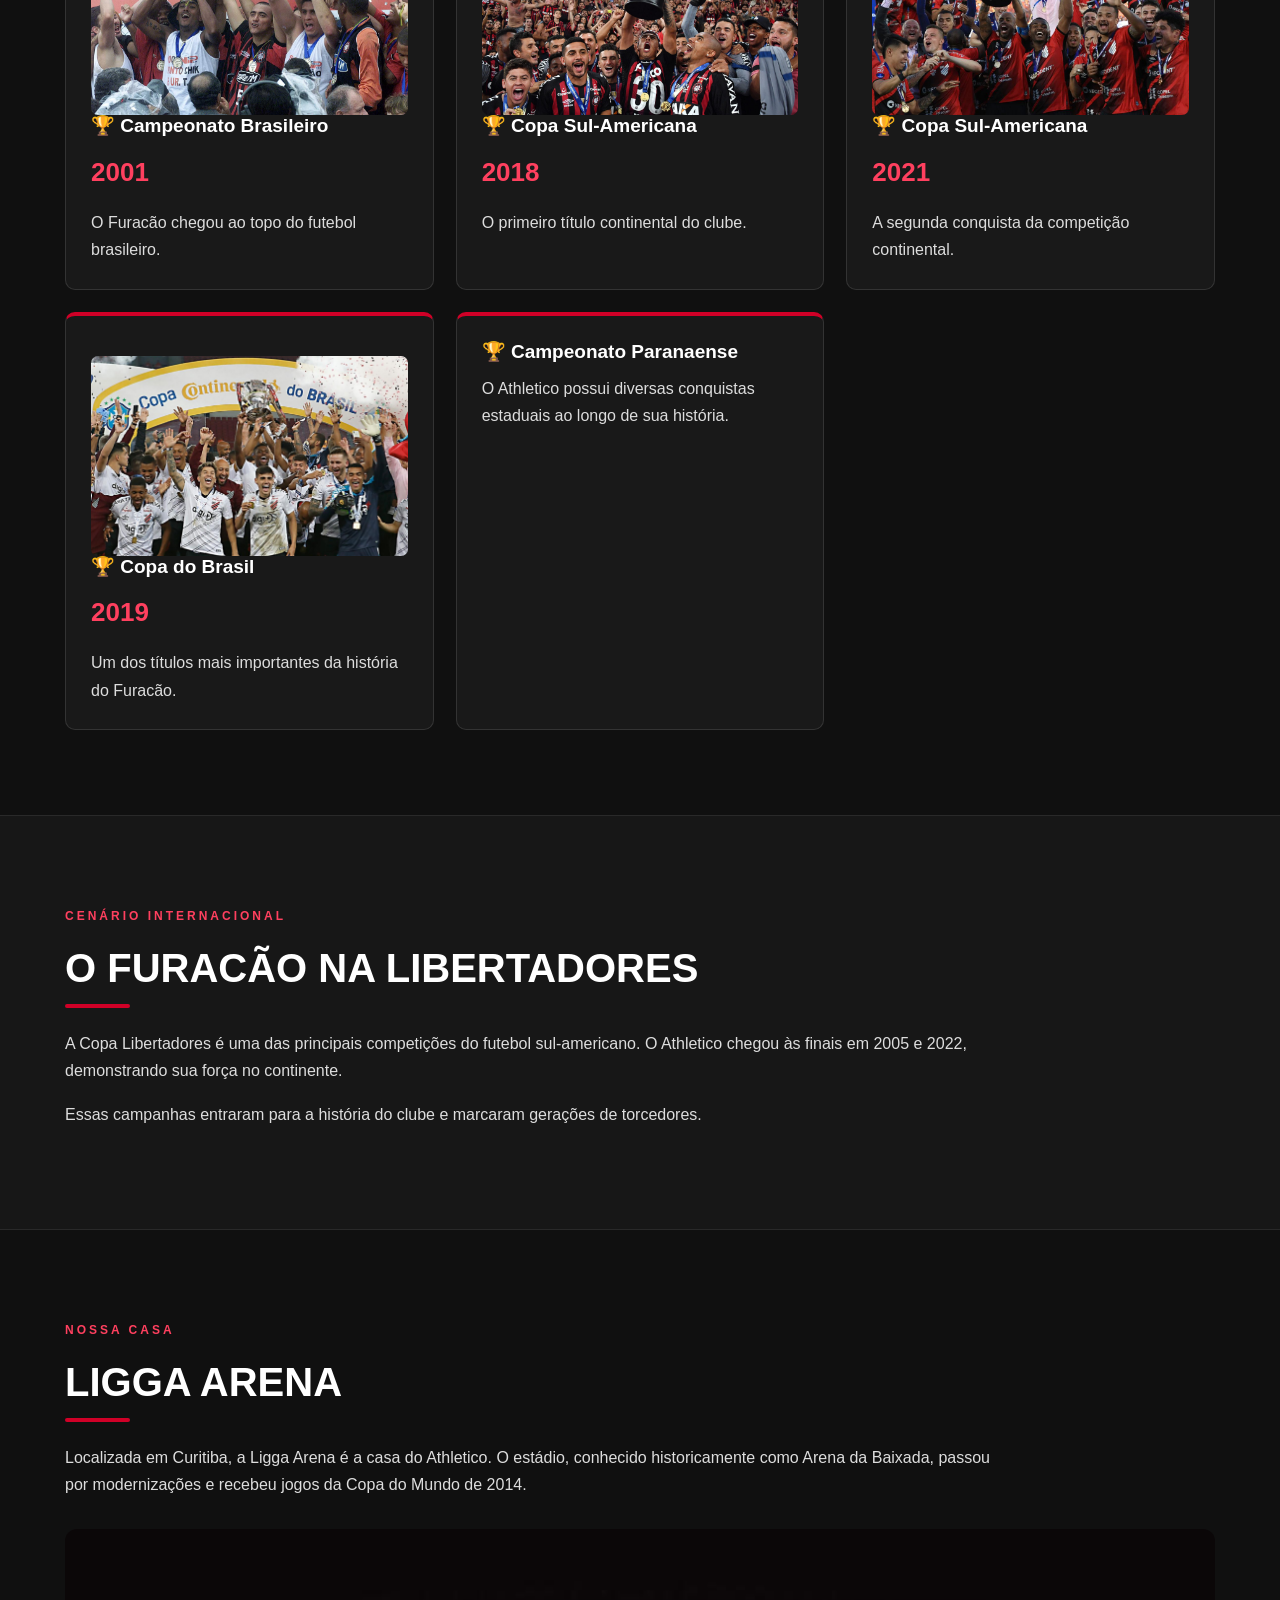
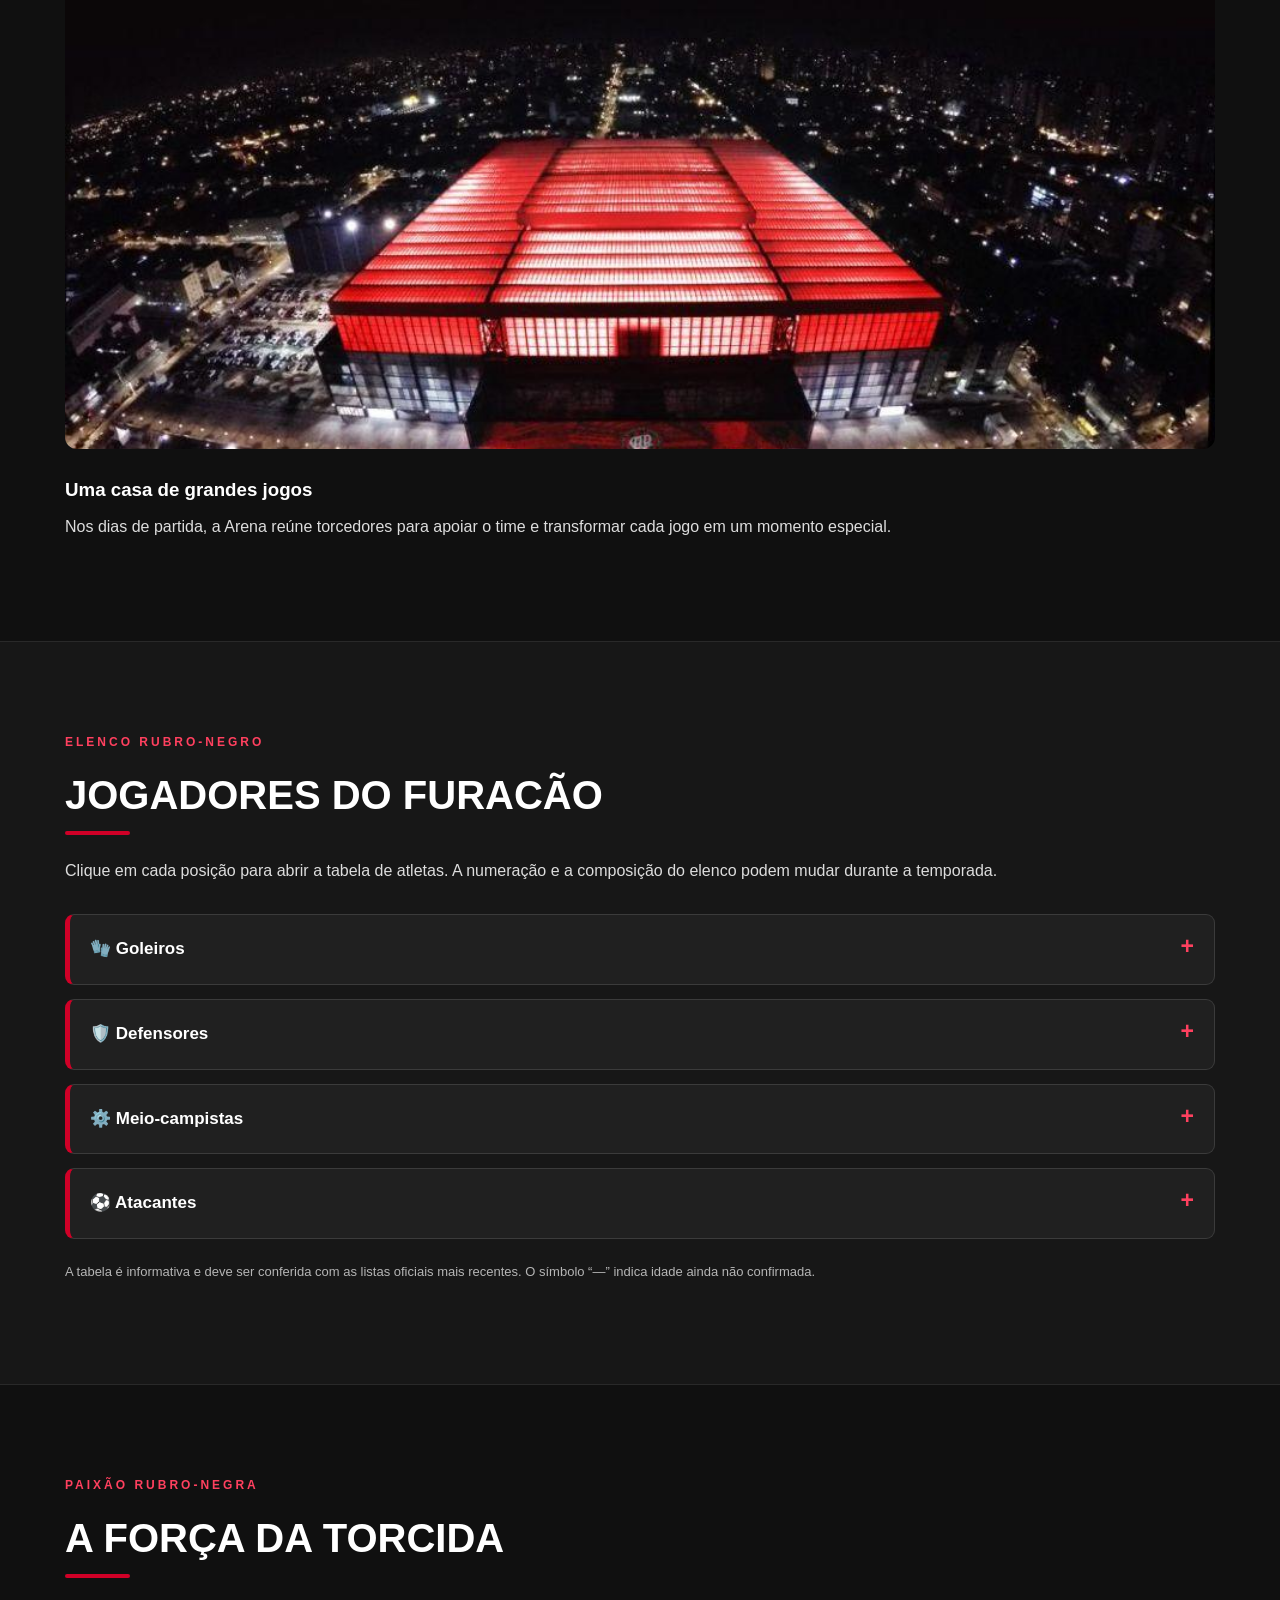
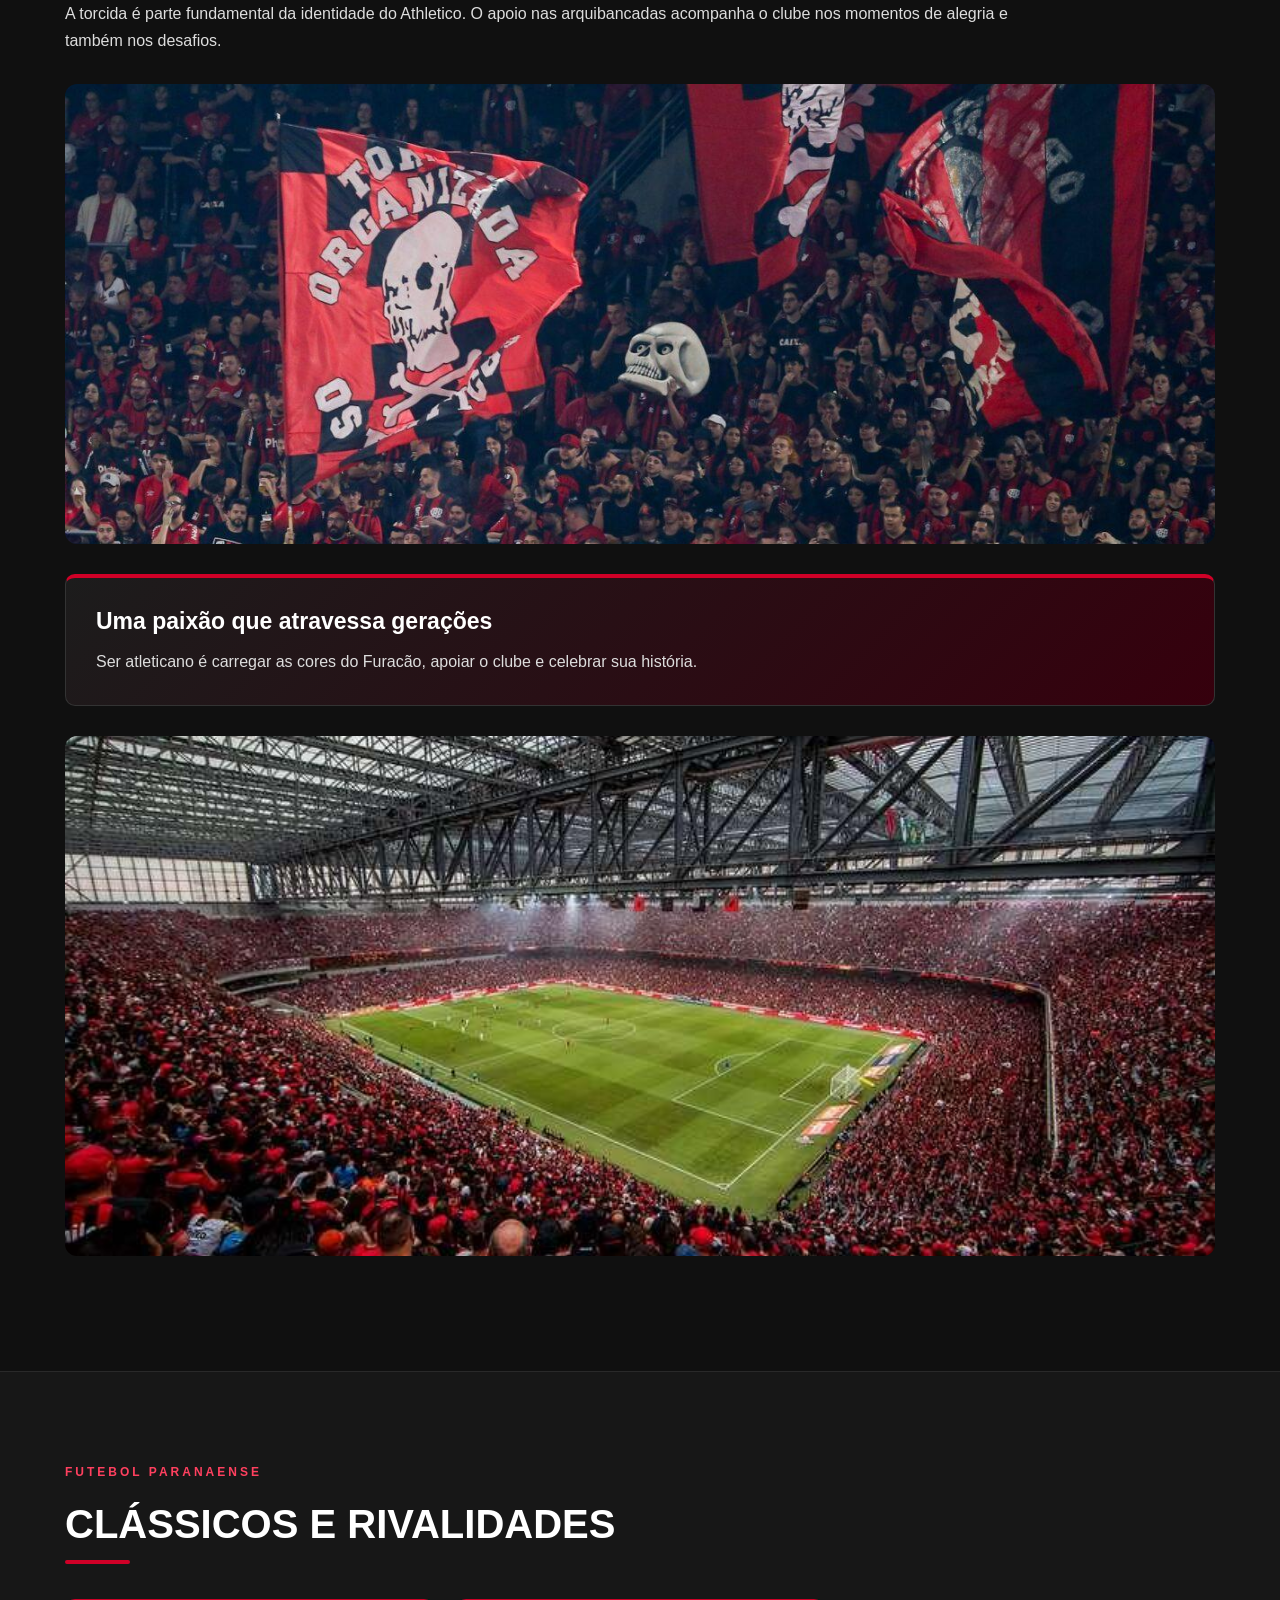
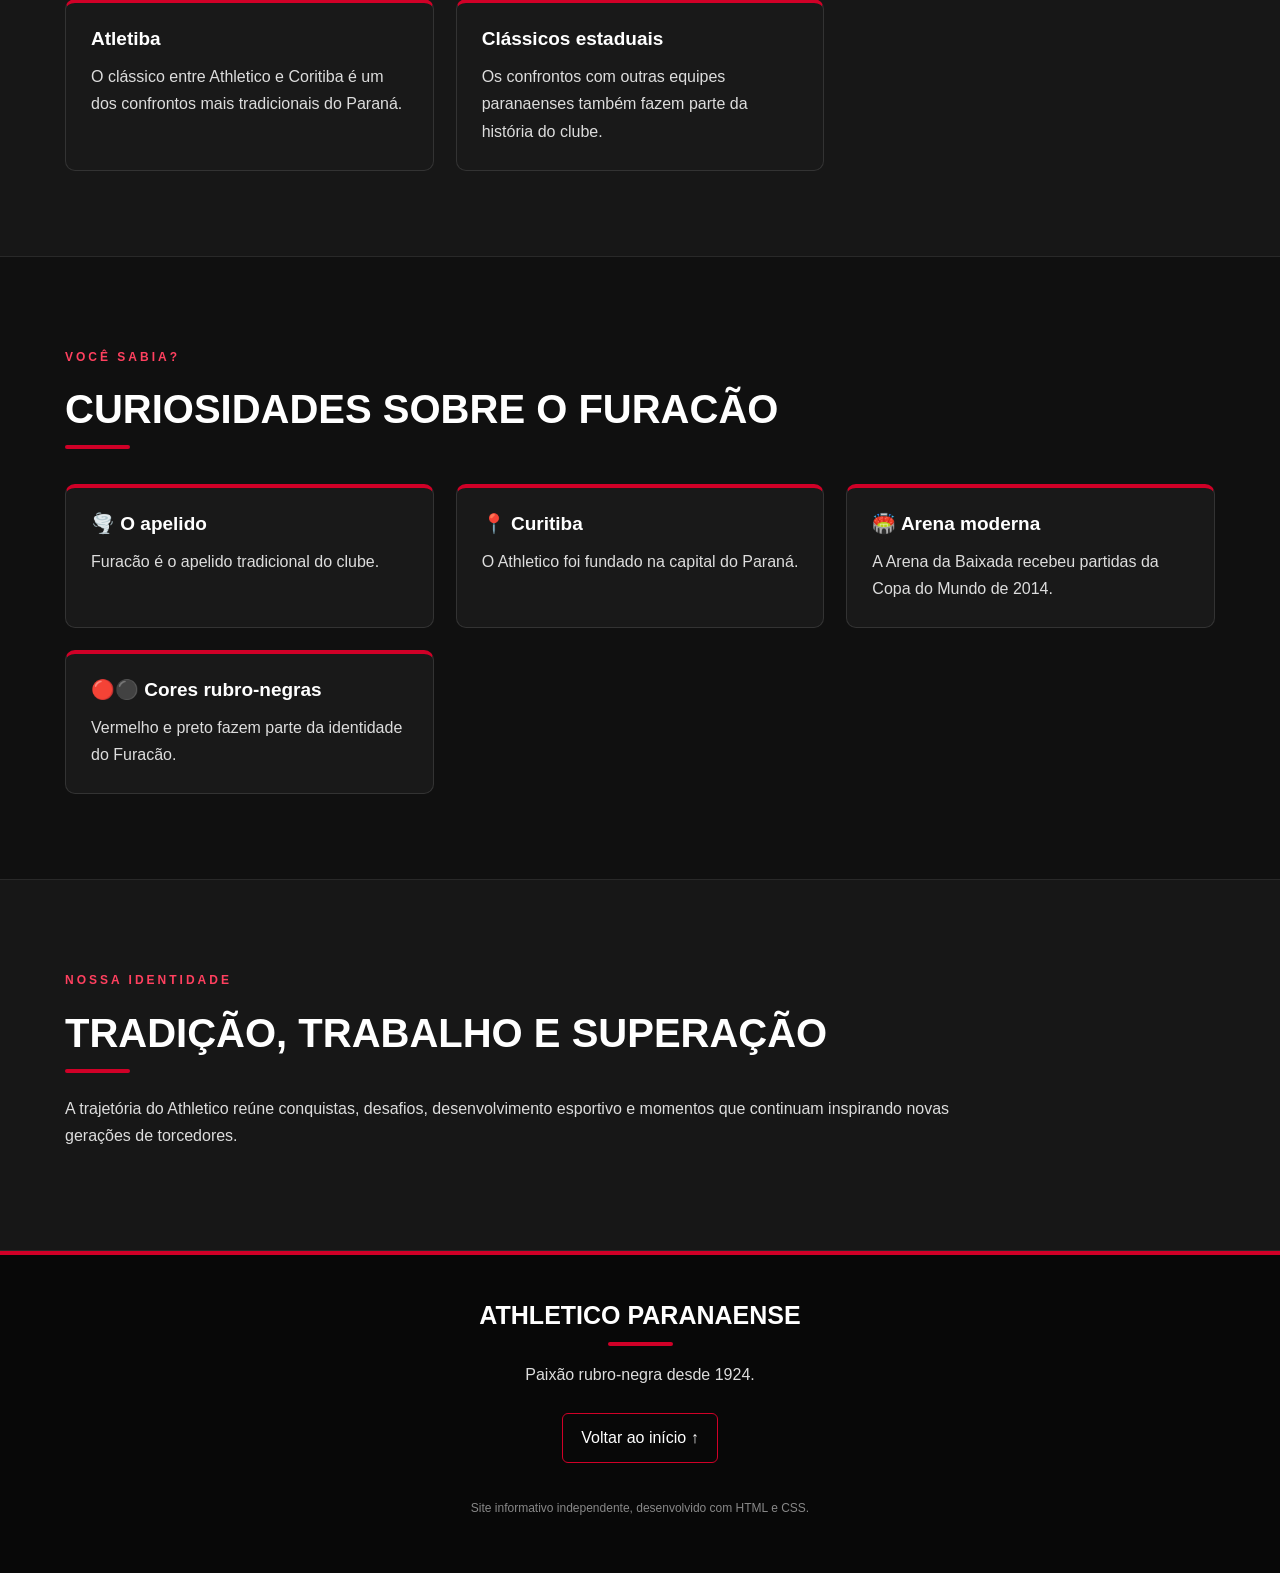
==== commit 0088cd28: "." ====
--- a/index.html
+++ b/index.html
@@ -4,504 +4,375 @@
 <head>
     <meta charset="UTF-8">
     <meta name="viewport" content="width=device-width, initial-scale=1.0">
-    <meta name="description" content="Conheça a história, os títulos, a torcida e a paixão pelo Club Athletico Paranaense.">
+    <meta name="description" content="História, títulos, estádio, jogadores e torcida do Athletico Paranaense.">
     <title>Athletico Paranaense | Paixão Rubro-Negra</title>
     <link rel="stylesheet" href="style.css">
 </head>
-
 <body id="topo">
 
-    <!-- CABEÇALHO -->
-    <header class="cabecalho">
-        <div class="topo">
-            <a href="#topo" class="logo">
-                <img src="escudo.jpg" alt="Escudo do Athletico Paranaense">
-                <span>ATHLETICO<br>PARANAENSE</span>
-            </a>
-
-            <nav class="menu">
-                <a href="#inicio">Início</a>
-                <a href="#historia">História</a>
-                <a href="#titulos">Títulos</a>
-                <a href="#arena">Arena</a>
-                <a href="#jogadores">Jogadores</a>
-                <a href="#torcida">Torcida</a>
-            </nav>
-        </div>
-    </header>
-
-    <main>
-
-        <!-- APRESENTAÇÃO -->
-        <section class="hero" id="inicio">
-            <div class="hero-conteudo">
-                <span class="etiqueta">DESDE 1924</span>
-
-                <h1>PAIXÃO QUE<br>VEM DO FURACÃO</h1>
-
-                <p>
-                    Muito mais que um clube. Uma história de tradição,
-                    conquistas, superação e amor pelas cores vermelho e preto.
-                </p>
-
-                <a href="#historia" class="botao">CONHEÇA NOSSA HISTÓRIA</a>
+<header class="cabecalho">
+    <div class="topo">
+        <a href="#topo" class="logo">
+            <img src="escudo.jpg" alt="Escudo do Athletico Paranaense">
+            <span>ATHLETICO<br>PARANAENSE</span>
+        </a>
+        <nav class="menu">
+            <a href="#inicio">Início</a>
+            <a href="#historia">História</a>
+            <a href="#titulos">Títulos</a>
+            <a href="#arena">Arena</a>
+            <a href="#jogadores">Jogadores</a>
+            <a href="#torcida">Torcida</a>
+        </nav>
+    </div>
+</header>
+
+<main>
+
+<section class="hero" id="inicio">
+    <div class="hero-conteudo">
+        <span class="etiqueta">DESDE 1924</span>
+        <h1>PAIXÃO QUE<br>VEM DO FURACÃO</h1>
+        <p>Tradição, conquistas, superação e amor pelas cores vermelho e preto.</p>
+        <a href="#historia" class="botao">CONHEÇA NOSSA HISTÓRIA</a>
+    </div>
+</section>
+
+<section class="secao introducao">
+    <span class="etiqueta">O CLUBE</span>
+    <h2>Um gigante do futebol brasileiro</h2>
+    <p>
+        O Club Athletico Paranaense é um clube de futebol de Curitiba,
+        no Paraná. Fundado em 26 de março de 1924, construiu sua história
+        com títulos estaduais, nacionais e internacionais.
+    </p>
+    <p>
+        Conhecido como Furacão, o clube é reconhecido por sua torcida,
+        pelas cores vermelho e preto e por investir na modernização
+        de sua estrutura esportiva.
+    </p>
+    <img src="escudo.jpg" alt="Escudo do Furacão" class="imagem-principal">
+</section>
+
+<section class="secao secao-escura" id="historia">
+    <span class="etiqueta">NOSSA TRAJETÓRIA</span>
+    <h2>A história do Furacão</h2>
+    <p>
+        O Athletico Paranaense nasceu da união do Internacional Futebol
+        Clube com o América Futebol Clube, em Curitiba, em 1924.
+    </p>
+    <p>
+        Com o passar das décadas, o clube conquistou espaço no futebol
+        brasileiro e passou a representar uma das principais forças
+        esportivas do Paraná.
+    </p>
+    <p>
+        Em 2001, o Furacão conquistou pela primeira vez o Campeonato
+        Brasileiro da Série A. Em 2005 e 2022, chegou à final da
+        Copa Libertadores da América.
+    </p>
+    <p>
+        Em 2018 e 2021, venceu a Copa Sul-Americana. Em 2019, conquistou
+        a Copa do Brasil, ampliando sua galeria de títulos importantes.
+    </p>
+
+    <img src="brasileirao2001.jpg"
+         alt="Comemoração do título brasileiro de 2001"
+         class="imagem-conteudo" loading="lazy">
+
+    <div class="grade">
+        <article class="destaque-card">
+            <span class="ano">1924</span>
+            <h3>Fundação</h3>
+            <p>Nasce o clube que se tornaria um dos símbolos do futebol paranaense.</p>
+        </article>
+        <article class="destaque-card">
+            <span class="ano">2001</span>
+            <h3>Campeão brasileiro</h3>
+            <p>O primeiro título do Campeonato Brasileiro da Série A.</p>
+        </article>
+        <article class="destaque-card">
+            <span class="ano">2018</span>
+            <h3>Primeira Sul-Americana</h3>
+            <p>O Furacão conquista seu primeiro título continental.</p>
+        </article>
+        <article class="destaque-card">
+            <span class="ano">2019</span>
+            <h3>Copa do Brasil</h3>
+            <p>Uma conquista histórica na competição nacional.</p>
+        </article>
+        <article class="destaque-card">
+            <span class="ano">2021</span>
+            <h3>Bicampeão continental</h3>
+            <p>O clube vence a Copa Sul-Americana pela segunda vez.</p>
+        </article>
+    </div>
+</section>
+
+<section class="secao" id="titulos">
+    <span class="etiqueta">SALA DE TROFÉUS</span>
+    <h2>Conquistas do Furacão</h2>
+    <p>
+        Os títulos representam momentos marcantes da trajetória
+        rubro-negra e fazem parte da memória dos torcedores.
+    </p>
+
+    <div class="grade">
+        <article class="destaque-card">
+            <img src="brasileirao2001.jpg"
+                 alt="Athletico campeão brasileiro de 2001" loading="lazy">
+            <h3>🏆 Campeonato Brasileiro</h3>
+            <span class="ano">2001</span>
+            <p>O Furacão chegou ao topo do futebol brasileiro.</p>
+        </article>
+
+        <article class="destaque-card">
+            <img src="sulamericana2018.jpg"
+                 alt="Athletico campeão da Copa Sul-Americana de 2018" loading="lazy">
+            <h3>🏆 Copa Sul-Americana</h3>
+            <span class="ano">2018</span>
+            <p>O primeiro título continental do clube.</p>
+        </article>
+
+        <article class="destaque-card">
+            <img src="sulamericana2021.jpg"
+                 alt="Athletico campeão da Copa Sul-Americana de 2021" loading="lazy">
+            <h3>🏆 Copa Sul-Americana</h3>
+            <span class="ano">2021</span>
+            <p>A segunda conquista da competição continental.</p>
+        </article>
+
+        <article class="destaque-card">
+            <img src="copadobrasil.jpg"
+                 alt="Imagem relacionada à conquista da Copa do Brasil" loading="lazy">
+            <h3>🏆 Copa do Brasil</h3>
+            <span class="ano">2019</span>
+            <p>Um dos títulos mais importantes da história do Furacão.</p>
+        </article>
+
+        <article class="destaque-card">
+            <h3>🏆 Campeonato Paranaense</h3>
+            <p>
+                O Athletico possui diversas conquistas estaduais
+                ao longo de sua história.
+            </p>
+        </article>
+    </div>
+</section>
+
+<section class="secao secao-escura" id="libertadores">
+    <span class="etiqueta">CENÁRIO INTERNACIONAL</span>
+    <h2>O Furacão na Libertadores</h2>
+    <p>
+        A Copa Libertadores é uma das principais competições
+        do futebol sul-americano. O Athletico chegou às finais
+        em 2005 e 2022, demonstrando sua força no continente.
+    </p>
+    <p>
+        Essas campanhas entraram para a história do clube e
+        marcaram gerações de torcedores.
+    </p>
+</section>
+
+<section class="secao" id="arena">
+    <span class="etiqueta">NOSSA CASA</span>
+    <h2>Ligga Arena</h2>
+    <p>
+        Localizada em Curitiba, a Ligga Arena é a casa do Athletico.
+        O estádio, conhecido historicamente como Arena da Baixada,
+        passou por modernizações e recebeu jogos da Copa do Mundo
+        de 2014.
+    </p>
+    <img src="arena.jpg" alt="Estádio do Athletico Paranaense"
+         class="imagem-banner" loading="lazy">
+    <h3>Uma casa de grandes jogos</h3>
+    <p>
+        Nos dias de partida, a Arena reúne torcedores para apoiar
+        o time e transformar cada jogo em um momento especial.
+    </p>
+</section>
+
+<section class="secao secao-escura" id="jogadores">
+    <span class="etiqueta">ELENCO RUBRO-NEGRO</span>
+    <h2>Jogadores do Furacão</h2>
+    <p>
+        Clique em cada posição para abrir a tabela de atletas.
+        A numeração e a composição do elenco podem mudar durante a temporada.
+    </p>
+
+    <div class="lista-jogadores">
+
+        <details class="jogador-grupo">
+            <summary>🧤 Goleiros</summary>
+            <div class="tabela-rolagem">
+                <table>
+                    <thead><tr><th>Camisa</th><th>Jogador</th><th>Idade</th><th>Nacionalidade</th></tr></thead>
+                    <tbody>
+                        <tr><td>1</td><td>Mycael</td><td>—</td><td>Brasileira</td></tr>
+                        <tr><td>23</td><td>Santos</td><td>—</td><td>Brasileira</td></tr>
+                        <tr><td>42</td><td>Matheus Soares</td><td>—</td><td>Brasileira</td></tr>
+                        <tr><td>76</td><td>Maksym Voronov</td><td>—</td><td>Ucraniana</td></tr>
+                    </tbody>
+                </table>
             </div>
-        </section>
-
-        <!-- INTRODUÇÃO -->
-        <section class="secao introducao">
-            <span class="etiqueta">O CLUBE</span>
-
-            <h2>Um gigante do futebol brasileiro</h2>
-
+        </details>
+
+        <details class="jogador-grupo">
+            <summary>🛡️ Defensores</summary>
+            <div class="tabela-rolagem">
+                <table>
+                    <thead><tr><th>Camisa</th><th>Jogador</th><th>Idade</th><th>Nacionalidade</th></tr></thead>
+                    <tbody>
+                        <tr><td>2</td><td>Gilberto</td><td>—</td><td>Brasileira</td></tr>
+                        <tr><td>3</td><td>Léo</td><td>—</td><td>Brasileira</td></tr>
+                        <tr><td>4</td><td>Arthur Dias</td><td>—</td><td>Brasileira</td></tr>
+                        <tr><td>6</td><td>Léo Derik</td><td>—</td><td>Brasileira</td></tr>
+                        <tr><td>12</td><td>Gilberto Moraes</td><td>—</td><td>Brasileira</td></tr>
+                        <tr><td>22</td><td>Carlos Terán</td><td>—</td><td>Colombiana</td></tr>
+                        <tr><td>25</td><td>João Dantas</td><td>—</td><td>Brasileira</td></tr>
+                        <tr><td>26</td><td>Claudinho</td><td>—</td><td>Brasileira</td></tr>
+                        <tr><td>29</td><td>Gastón Benavídez</td><td>—</td><td>Argentina</td></tr>
+                        <tr><td>33</td><td>Juan Felipe Aguirre</td><td>—</td><td>Colombiana</td></tr>
+                        <tr><td>36</td><td>Arthur Monteiro</td><td>—</td><td>Brasileira</td></tr>
+                        <tr><td>37</td><td>Lucas Esquivel</td><td>—</td><td>Argentina</td></tr>
+                        <tr><td>55</td><td>Bruno Baldini</td><td>—</td><td>Brasileira</td></tr>
+                    </tbody>
+                </table>
+            </div>
+        </details>
+
+        <details class="jogador-grupo">
+            <summary>⚙️ Meio-campistas</summary>
+            <div class="tabela-rolagem">
+                <table>
+                    <thead><tr><th>Camisa</th><th>Jogador</th><th>Idade</th><th>Nacionalidade</th></tr></thead>
+                    <tbody>
+                        <tr><td>5</td><td>Felipinho</td><td>—</td><td>Brasileira</td></tr>
+                        <tr><td>8</td><td>João Cruz</td><td>—</td><td>Brasileira</td></tr>
+                        <tr><td>10</td><td>Bruno Zapelli</td><td>—</td><td>Argentina</td></tr>
+                        <tr><td>14</td><td>Luiz Gustavo</td><td>—</td><td>Brasileira</td></tr>
+                        <tr><td>16</td><td>Jadson</td><td>—</td><td>Brasileira</td></tr>
+                        <tr><td>17</td><td>Alejandro García</td><td>—</td><td>Colombiana</td></tr>
+                        <tr><td>27</td><td>Juan Portilla</td><td>—</td><td>Colombiana</td></tr>
+                        <tr><td>47</td><td>Felipe Chiqueti</td><td>—</td><td>Brasileira</td></tr>
+                        <tr><td>53</td><td>Dudu Kogitzki</td><td>—</td><td>Brasileira</td></tr>
+                        <tr><td>63</td><td>Riquelme</td><td>—</td><td>Brasileira</td></tr>
+                    </tbody>
+                </table>
+            </div>
+        </details>
+
+        <details class="jogador-grupo">
+            <summary>⚽ Atacantes</summary>
+            <div class="tabela-rolagem">
+                <table>
+                    <thead><tr><th>Camisa</th><th>Jogador</th><th>Idade</th><th>Nacionalidade</th></tr></thead>
+                    <tbody>
+                        <tr><td>7</td><td>Stiven Mendoza</td><td>—</td><td>Colombiana</td></tr>
+                        <tr><td>9</td><td>Kevin Viveros</td><td>—</td><td>Colombiana</td></tr>
+                        <tr><td>18</td><td>Kerwin Vargas</td><td>—</td><td>Colombiana</td></tr>
+                        <tr><td>19</td><td>Jorge Rivaldo</td><td>—</td><td>Colombiana</td></tr>
+                        <tr><td>21</td><td>Leozinho</td><td>—</td><td>Brasileira</td></tr>
+                        <tr><td>50</td><td>Renan Viana</td><td>—</td><td>Brasileira</td></tr>
+                        <tr><td>70</td><td>Renan Peixoto</td><td>—</td><td>Brasileira</td></tr>
+                    </tbody>
+                </table>
+            </div>
+        </details>
+
+    </div>
+
+    <p class="aviso-elenco">
+        A tabela é informativa e deve ser conferida com as listas oficiais
+        mais recentes. O símbolo “—” indica idade ainda não confirmada.
+    </p>
+</section>
+
+<section class="secao" id="torcida">
+    <span class="etiqueta">PAIXÃO RUBRO-NEGRA</span>
+    <h2>A força da torcida</h2>
+    <p>
+        A torcida é parte fundamental da identidade do Athletico.
+        O apoio nas arquibancadas acompanha o clube nos momentos
+        de alegria e também nos desafios.
+    </p>
+    <img src="torcida.jpg" alt="Torcida do Athletico Paranaense"
+         class="imagem-conteudo" loading="lazy">
+
+    <div class="torcida-card">
+        <h3>Uma paixão que atravessa gerações</h3>
+        <p>
+            Ser atleticano é carregar as cores do Furacão,
+            apoiar o clube e celebrar sua história.
+        </p>
+    </div>
+
+    <img src="arquibancada.jpg" alt="Arquibancada rubro-negra"
+         class="imagem-banner" loading="lazy">
+</section>
+
+<section class="secao secao-escura" id="rivalidades">
+    <span class="etiqueta">FUTEBOL PARANAENSE</span>
+    <h2>Clássicos e rivalidades</h2>
+    <div class="grade">
+        <article class="destaque-card">
+            <h3>Atletiba</h3>
             <p>
-                O Club Athletico Paranaense é um dos clubes mais conhecidos
-                do futebol brasileiro. Fundado em Curitiba, no Paraná,
-                construiu sua identidade com títulos importantes, uma
-                torcida apaixonada e uma trajetória marcada por inovação.
+                O clássico entre Athletico e Coritiba é um dos
+                confrontos mais tradicionais do Paraná.
             </p>
-
+        </article>
+        <article class="destaque-card">
+            <h3>Clássicos estaduais</h3>
             <p>
-                Conhecido como Furacão, o clube representa a força,
-                a determinação e o orgulho de milhares de torcedores.
-                Suas cores tradicionais são o vermelho e o preto.
+                Os confrontos com outras equipes paranaenses
+                também fazem parte da história do clube.
             </p>
-
-            <img
-                src="escudo.jpg"
-                alt="Escudo do Athletico Paranaense"
-                class="imagem-principal"
-            >
-        </section>
-
-        <!-- HISTÓRIA -->
-        <section class="secao secao-escura" id="historia">
-            <span class="etiqueta">NOSSA TRAJETÓRIA</span>
-
-            <h2>A história do Furacão</h2>
-
-            <p>
-                O Athletico Paranaense foi fundado em 26 de março de 1924,
-                em Curitiba, a partir da união dos clubes Internacional
-                Futebol Clube e América Futebol Clube.
-            </p>
-
-            <p>
-                Ao longo de sua história, o clube conquistou espaço no
-                cenário nacional e internacional, desenvolveu sua estrutura
-                esportiva e passou a ser reconhecido por sua modernização.
-            </p>
-
-            <p>
-                Em 2001, conquistou seu primeiro Campeonato Brasileiro
-                da Série A. A conquista marcou uma das épocas mais
-                importantes de sua trajetória.
-            </p>
-
-            <p>
-                Em 2005, chegou à final da Copa Libertadores da América,
-                alcançando um feito histórico para o futebol paranaense.
-            </p>
-
-            <p>
-                Em 2018, venceu a Copa Sul-Americana pela primeira vez.
-                Em 2019, conquistou a Copa do Brasil. Em 2021, voltou
-                a vencer a Copa Sul-Americana, ampliando sua presença
-                entre os grandes clubes do continente.
-            </p>
-
-            <img
-                src="campeao2001.jpg"
-                alt="Registro da conquista do Campeonato Brasileiro de 2001"
-                class="imagem-conteudo"
-                loading="lazy"
-            >
-
-            <h3>Momentos marcantes</h3>
-
-            <div class="grade">
-
-                <article class="destaque-card">
-                    <span class="ano">1924</span>
-                    <h3>Fundação</h3>
-                    <p>
-                        Nasce o clube que se tornaria um dos símbolos
-                        do futebol paranaense.
-                    </p>
-                </article>
-
-                <article class="destaque-card">
-                    <span class="ano">2001</span>
-                    <h3>Campeão brasileiro</h3>
-                    <p>
-                        O Furacão conquista o Campeonato Brasileiro
-                        da Série A.
-                    </p>
-                </article>
-
-                <article class="destaque-card">
-                    <span class="ano">2018</span>
-                    <h3>Primeira Sul-Americana</h3>
-                    <p>
-                        O clube conquista seu primeiro título da
-                        Copa Sul-Americana.
-                    </p>
-                </article>
-
-                <article class="destaque-card">
-                    <span class="ano">2019</span>
-                    <h3>Copa do Brasil</h3>
-                    <p>
-                        O Athletico conquista um dos títulos mais
-                        importantes de sua história.
-                    </p>
-                </article>
-
-                <article class="destaque-card">
-                    <span class="ano">2021</span>
-                    <h3>Bicampeão continental</h3>
-                    <p>
-                        O clube conquista sua segunda Copa Sul-Americana.
-                    </p>
-                </article>
-
-            </div>
-        </section>
-
-        <!-- TÍTULOS -->
-        <section class="secao" id="titulos">
-            <span class="etiqueta">SALA DE TROFÉUS</span>
-
-            <h2>Conquistas do Furacão</h2>
-
-            <p>
-                A trajetória do Athletico é marcada por títulos estaduais,
-                nacionais e internacionais que ajudaram a construir
-                a identidade do clube.
-            </p>
-
-            <div class="grade">
-
-                <article class="destaque-card">
-                    <h3>🏆 Campeonato Brasileiro</h3>
-                    <p>
-                        <strong>2001</strong>
-                    </p>
-                    <p>
-                        Uma conquista histórica que colocou o clube
-                        no topo do futebol brasileiro.
-                    </p>
-                </article>
-
-                <article class="destaque-card">
-                    <h3>🏆 Copa do Brasil</h3>
-                    <p>
-                        <strong>2019</strong>
-                    </p>
-                    <p>
-                        O Furacão venceu a competição nacional
-                        e conquistou um título inédito.
-                    </p>
-                    <img
-                        src="copadobrasil.jpg"
-                        alt="Imagem relacionada à Copa do Brasil"
-                        class="imagem-conteudo"
-                        loading="lazy"
-                    >
-                </article>
-
-                <article class="destaque-card">
-                    <h3>🏆 Copa Sul-Americana</h3>
-                    <p>
-                        <strong>2018 e 2021</strong>
-                    </p>
-                    <p>
-                        Duas conquistas internacionais que marcaram
-                        a história rubro-negra.
-                    </p>
-                </article>
-
-                <article class="destaque-card">
-                    <h3>🏆 Campeonato Paranaense</h3>
-                    <p>
-                        O clube possui diversas conquistas estaduais
-                        ao longo de sua trajetória.
-                    </p>
-                </article>
-
-            </div>
-        </section>
-
-        <!-- LIBERTADORES -->
-        <section class="secao secao-escura" id="libertadores">
-            <span class="etiqueta">CENÁRIO INTERNACIONAL</span>
-
-            <h2>O Furacão na Libertadores</h2>
-
-            <p>
-                A Copa Libertadores da América é uma das competições
-                mais importantes do futebol sul-americano. O Athletico
-                chegou à final em 2005 e novamente em 2022, demonstrando
-                sua capacidade de competir em alto nível continental.
-            </p>
-
-            <p>
-                Em 2022, o clube alcançou mais uma final, reforçando
-                sua presença entre as equipes de destaque da América do Sul.
-            </p>
-        </section>
-
-        <!-- ARENA -->
-        <section class="secao" id="arena">
-            <span class="etiqueta">NOSSA CASA</span>
-
-            <h2>Ligga Arena</h2>
-
-            <p>
-                Localizada em Curitiba, a Ligga Arena é a casa do
-                Athletico Paranaense. O estádio é conhecido por sua
-                estrutura moderna e pela proximidade entre o campo
-                e as arquibancadas.
-            </p>
-
-            <p>
-                A antiga Arena da Baixada passou por grandes melhorias
-                e se tornou uma referência em infraestrutura esportiva
-                no Brasil. O estádio também recebeu partidas da Copa
-                do Mundo de 2014.
-            </p>
-
-            <img
-                src="arena.jpg"
-                alt="Estádio do Athletico Paranaense"
-                class="imagem-banner"
-                loading="lazy"
-            >
-
-            <h3>Uma casa de grandes jogos</h3>
-
-            <p>
-                Em dias de partida, a Arena se transforma em um ambiente
-                de festa, pressão sobre os adversários e apoio intenso
-                da torcida rubro-negra.
-            </p>
-        </section>
-
-        <!-- JOGADORES -->
-        <section class="secao secao-escura" id="jogadores">
-            <span class="etiqueta">ELENCO RUBRO-NEGRO</span>
-
-            <h2>Jogadores do Furacão</h2>
-
-            <p>
-                O futebol é construído pelo trabalho coletivo.
-                Goleiros, defensores, meio-campistas e atacantes
-                possuem funções diferentes e importantes para a equipe.
-            </p>
-
-            <p>
-                Clique em uma posição para abrir ou fechar a lista.
-            </p>
-
-            <div class="lista-jogadores">
-
-                <details class="jogador-grupo">
-                    <summary>🧤 Goleiros</summary>
-                    <ul>
-                        <li>Mycael</li>
-                        <li>Santos</li>
-                        <li>Matheus Soares</li>
-                    </ul>
-                </details>
-
-                <details class="jogador-grupo">
-                    <summary>🛡️ Defensores</summary>
-                    <ul>
-                        <li>Juan Felipe Aguirre</li>
-                        <li>Carlos Terán</li>
-                        <li>Léo</li>
-                        <li>Arthur Dias</li>
-                    </ul>
-                </details>
-
-                <details class="jogador-grupo">
-                    <summary>⚙️ Meio-campistas</summary>
-                    <ul>
-                        <li>Consulte o elenco oficial para inserir os nomes atuais.</li>
-                    </ul>
-                </details>
-
-                <details class="jogador-grupo">
-                    <summary>⚽ Atacantes</summary>
-                    <ul>
-                        <li>Consulte o elenco oficial para inserir os nomes atuais.</li>
-                    </ul>
-                </details>
-
-            </div>
-
-            <p class="aviso-elenco">
-                Atenção: os nomes precisam ser conferidos e atualizados
-                conforme o elenco oficial da temporada.
-            </p>
-        </section>
-
-        <!-- TORCIDA -->
-        <section class="secao" id="torcida">
-            <span class="etiqueta">PAIXÃO RUBRO-NEGRA</span>
-
-            <h2>A força da torcida</h2>
-
-            <p>
-                A torcida é uma parte fundamental da identidade do
-                Athletico Paranaense. O apoio vindo das arquibancadas
-                acompanha o clube nos momentos de alegria e também
-                nos desafios.
-            </p>
-
-            <p>
-                Os cantos, as bandeiras e as cores vermelho e preto
-                transformam os dias de jogo em momentos especiais
-                para milhares de atleticanos.
-            </p>
-
-            <img
-                src="torcida.jpg"
-                alt="Torcida do Athletico Paranaense"
-                class="imagem-conteudo"
-                loading="lazy"
-            >
-
-            <div class="torcida-card">
-                <h3>Uma paixão que atravessa gerações</h3>
-                <p>
-                    Ser atleticano é carregar as cores do Furacão,
-                    apoiar o clube e celebrar sua história.
-                </p>
-            </div>
-
-            <img
-                src="arquibancada.jpg"
-                alt="Arquibancada rubro-negra"
-                class="imagem-banner"
-                loading="lazy"
-            >
-        </section>
-
-        <!-- RIVALIDADES -->
-        <section class="secao secao-escura" id="rivalidades">
-            <span class="etiqueta">FUTEBOL PARANAENSE</span>
-
-            <h2>Clássicos e rivalidades</h2>
-
-            <p>
-                O futebol paranaense possui rivalidades tradicionais
-                que movimentam a cidade de Curitiba e todo o estado.
-            </p>
-
-            <div class="grade">
-
-                <article class="destaque-card">
-                    <h3>Atletiba</h3>
-                    <p>
-                        O clássico entre Athletico Paranaense e
-                        Coritiba é um dos confrontos mais tradicionais
-                        do futebol do Paraná.
-                    </p>
-                </article>
-
-                <article class="destaque-card">
-                    <h3>Clássico contra o Paraná Clube</h3>
-                    <p>
-                        Os encontros entre Athletico e Paraná Clube
-                        também fazem parte da história do futebol
-                        da capital paranaense.
-                    </p>
-                </article>
-
-            </div>
-        </section>
-
-        <!-- CURIOSIDADES -->
-        <section class="secao" id="curiosidades">
-            <span class="etiqueta">VOCÊ SABIA?</span>
-
-            <h2>Curiosidades sobre o Furacão</h2>
-
-            <div class="grade">
-
-                <article class="curiosidade-card">
-                    <h3>🌪️ O apelido</h3>
-                    <p>
-                        O clube é conhecido como Furacão, apelido
-                        associado à força de suas equipes.
-                    </p>
-                </article>
-
-                <article class="curiosidade-card">
-                    <h3>📍 Curitiba</h3>
-                    <p>
-                        O Athletico foi fundado na capital do Paraná
-                        e representa uma parte importante da cultura
-                        esportiva da cidade.
-                    </p>
-                </article>
-
-                <article class="curiosidade-card">
-                    <h3>🏟️ Modernização</h3>
-                    <p>
-                        A Arena da Baixada foi um dos estádios
-                        brasileiros pioneiros em soluções modernas
-                        de infraestrutura.
-                    </p>
-                </article>
-
-                <article class="curiosidade-card">
-                    <h3>🔴⚫ Cores tradicionais</h3>
-                    <p>
-                        O vermelho e o preto são símbolos da
-                        identidade rubro-negra.
-                    </p>
-                </article>
-
-            </div>
-        </section>
-
-        <!-- FUNDAMENTO -->
-        <section class="secao secao-escura" id="fundamento">
-            <span class="etiqueta">NOSSA IDENTIDADE</span>
-
-            <h2>Tradição, trabalho e superação</h2>
-
-            <p>
-                O Athletico busca construir sua trajetória por meio
-                do desenvolvimento esportivo, da formação de atletas,
-                do trabalho coletivo e da busca por resultados.
-            </p>
-
-            <p>
-                Sua história reúne conquistas, desafios e momentos
-                marcantes que continuam inspirando novas gerações
-                de torcedores.
-            </p>
-        </section>
-
-    </main>
-
-    <!-- RODAPÉ -->
-    <footer class="rodape">
-        <h2>ATHLETICO PARANAENSE</h2>
-
-        <p>Paixão rubro-negra desde 1924.</p>
-
-        <p>Feito por um torcedor do Furacão ❤️🖤</p>
-
-        <a href="#topo" class="voltar-topo">Voltar ao início ↑</a>
-
-        <p class="credito">
-            Site informativo independente, desenvolvido com HTML e CSS.
-        </p>
-    </footer>
+        </article>
+    </div>
+</section>
+
+<section class="secao" id="curiosidades">
+    <span class="etiqueta">VOCÊ SABIA?</span>
+    <h2>Curiosidades sobre o Furacão</h2>
+    <div class="grade">
+        <article class="curiosidade-card">
+            <h3>🌪️ O apelido</h3>
+            <p>Furacão é o apelido tradicional do clube.</p>
+        </article>
+        <article class="curiosidade-card">
+            <h3>📍 Curitiba</h3>
+            <p>O Athletico foi fundado na capital do Paraná.</p>
+        </article>
+        <article class="curiosidade-card">
+            <h3>🏟️ Arena moderna</h3>
+            <p>A Arena da Baixada recebeu partidas da Copa do Mundo de 2014.</p>
+        </article>
+        <article class="curiosidade-card">
+            <h3>🔴⚫ Cores rubro-negras</h3>
+            <p>Vermelho e preto fazem parte da identidade do Furacão.</p>
+        </article>
+    </div>
+</section>
+
+<section class="secao secao-escura" id="identidade">
+    <span class="etiqueta">NOSSA IDENTIDADE</span>
+    <h2>Tradição, trabalho e superação</h2>
+    <p>
+        A trajetória do Athletico reúne conquistas, desafios,
+        desenvolvimento esportivo e momentos que continuam
+        inspirando novas gerações de torcedores.
+    </p>
+</section>
+
+</main>
+
+<footer class="rodape">
+    <h2>ATHLETICO PARANAENSE</h2>
+    <p>Paixão rubro-negra desde 1924.</p>
+    <a href="#topo" class="voltar-topo">Voltar ao início ↑</a>
+    <p class="credito">Site informativo independente, desenvolvido com HTML e CSS.</p>
+</footer>
 
 </body>
 </html>
--- a/style.css
+++ b/style.css
@@ -1,33 +1,45 @@
 
-/* ========================================
+/* =========================================
    ATHLETICO PARANAENSE
-   Estilo do site - vermelho, preto e branco
-   ======================================== */
+   ESTILO PRINCIPAL DO SITE
+   SOMENTE CSS - SEM JAVASCRIPT
+========================================= */
 
 /* CONFIGURAÇÕES GERAIS */
+
+:root {
+    --vermelho: #d00027;
+    --vermelho-escuro: #94001b;
+    --preto: #101010;
+    --preto-card: #191919;
+    --cinza: #242424;
+    --branco: #ffffff;
+    --cinza-claro: #dddddd;
+}
 
 * {
     margin: 0;
     padding: 0;
     box-sizing: border-box;
+}
+
+html {
     scroll-behavior: smooth;
-}
-
-:root {
-    --vermelho: #d71920;
-    --vermelho-escuro: #940b12;
-    --preto: #101010;
-    --preto-claro: #1a1a1a;
-    --cinza: #252525;
-    --branco: #ffffff;
-    --cinza-claro: #d5d5d5;
+    scroll-padding-top: 100px;
 }
 
 body {
-    background-color: #f3f3f3;
-    color: #222222;
     font-family: Arial, Helvetica, sans-serif;
+    background: var(--preto);
+    color: var(--branco);
     line-height: 1.7;
+    overflow-x: hidden;
+}
+
+img {
+    display: block;
+    max-width: 100%;
+    height: auto;
 }
 
 a {
@@ -35,19 +47,54 @@
     text-decoration: none;
 }
 
-img {
+p {
+    color: var(--cinza-claro);
+    margin-bottom: 16px;
+}
+
+h1,
+h2,
+h3 {
+    line-height: 1.2;
+}
+
+h2 {
+    font-size: clamp(28px, 4vw, 40px);
+    margin-bottom: 22px;
+    text-transform: uppercase;
+}
+
+h2::after {
+    content: "";
     display: block;
-    max-width: 100%;
-}
-
-/* CABEÇALHO */
+    width: 65px;
+    height: 4px;
+    background: var(--vermelho);
+    margin-top: 12px;
+    border-radius: 5px;
+}
+
+h3 {
+    margin-bottom: 12px;
+}
+
+::selection {
+    background: var(--vermelho);
+    color: var(--branco);
+}
+
+
+/* =========================================
+   CABEÇALHO
+========================================= */
 
 .cabecalho {
-    background-color: var(--preto);
-    border-bottom: 4px solid var(--vermelho);
-    position: relative;
-    width: 100%;
-    z-index: 10;
+    position: sticky;
+    top: 0;
+    z-index: 1000;
+    background: rgba(12, 12, 12, 0.97);
+    border-bottom: 2px solid var(--vermelho);
+    box-shadow: 0 5px 20px rgba(0, 0, 0, 0.3);
 }
 
 .topo {
@@ -58,36 +105,28 @@
     justify-content: space-between;
     align-items: center;
     gap: 25px;
-    flex-wrap: wrap;
-    padding: 16px 0;
+    padding: 12px 0;
 }
 
 .logo {
     display: flex;
     align-items: center;
     gap: 12px;
-    color: var(--branco);
+    font-size: 14px;
     font-weight: 900;
-    font-size: 19px;
     letter-spacing: 1px;
+    transition: transform 0.3s ease;
+}
+
+.logo:hover {
+    transform: scale(1.04);
 }
 
 .logo img {
-    width: 52px;
-    height: 52px;
+    width: 55px;
+    height: 55px;
     object-fit: contain;
-}
-
-.logo span {
-    display: flex;
-    flex-direction: column;
-    line-height: 1.3;
-}
-
-.logo strong {
-    color: var(--vermelho);
-    font-size: 13px;
-    letter-spacing: 3px;
+    border-radius: 8px;
 }
 
 .menu {
@@ -95,348 +134,478 @@
     align-items: center;
     justify-content: center;
     flex-wrap: wrap;
-    gap: 8px;
+    gap: 5px;
 }
 
 .menu a {
-    color: var(--branco);
+    padding: 10px 12px;
+    border-radius: 6px;
     font-size: 13px;
     font-weight: bold;
-    padding: 9px 12px;
-    border-radius: 5px;
-    transition: 0.3s;
+    transition: color 0.3s ease,
+                background 0.3s ease,
+                transform 0.3s ease;
 }
 
 .menu a:hover {
-    background-color: var(--vermelho);
     color: var(--branco);
-}
-
-/* CAPA PRINCIPAL */
+    background: var(--vermelho);
+    transform: translateY(-2px);
+}
+
+
+/* =========================================
+   DESTAQUE PRINCIPAL
+========================================= */
 
 .hero {
-    min-height: 440px;
-    padding: 70px 20px;
+    min-height: 570px;
     display: flex;
     align-items: center;
-    justify-content: center;
-    text-align: center;
-    color: var(--branco);
+    padding: 80px 8%;
+    position: relative;
+    overflow: hidden;
     background:
+        radial-gradient(
+            circle at 85% 50%,
+            rgba(208, 0, 39, 0.4),
+            transparent 35%
+        ),
         linear-gradient(
-            rgba(0, 0, 0, 0.82),
-            rgba(100, 0, 0, 0.78)
-        ),
-        var(--preto);
-    border-bottom: 5px solid var(--vermelho);
+            115deg,
+            #080808 10%,
+            #1b1b1b 55%,
+            #650015 100%
+        );
+    border-bottom: 4px solid var(--vermelho);
+}
+
+.hero::before {
+    content: "";
+    position: absolute;
+    width: 320px;
+    height: 320px;
+    border: 45px solid rgba(255, 255, 255, 0.035);
+    border-radius: 50%;
+    right: 8%;
+    top: 15%;
+    pointer-events: none;
 }
 
 .hero-conteudo {
-    width: min(900px, 100%);
+    position: relative;
+    z-index: 1;
+    width: min(800px, 100%);
+    animation: entrada 0.8s ease both;
+}
+
+.etiqueta {
+    display: inline-block;
+    color: #ff405f;
+    font-size: 12px;
+    font-weight: 900;
+    letter-spacing: 3px;
+    margin-bottom: 18px;
+    text-transform: uppercase;
 }
 
 .hero h1 {
-    font-size: clamp(32px, 6vw, 65px);
-    line-height: 1.15;
-    margin: 12px 0 20px;
+    font-size: clamp(42px, 7vw, 78px);
     font-weight: 900;
-    letter-spacing: 2px;
-}
-
-.hero h2 {
-    color: var(--branco);
-    font-size: clamp(26px, 4vw, 42px);
-    margin: 12px 0;
+    line-height: 1.05;
+    margin-bottom: 25px;
+    letter-spacing: -2px;
 }
 
 .hero p {
-    font-size: 17px;
-    margin-bottom: 22px;
-}
-
-.etiqueta {
-    color: var(--vermelho);
-    font-weight: 900;
-    font-size: 12px;
-    letter-spacing: 4px;
-    text-transform: uppercase;
-}
-
-/* BOTÕES */
+    max-width: 600px;
+    font-size: 18px;
+    margin-bottom: 30px;
+}
 
 .botao {
     display: inline-block;
-    background-color: var(--vermelho);
+    background: var(--vermelho);
     color: var(--branco);
-    padding: 13px 24px;
-    margin-top: 10px;
+    padding: 15px 24px;
+    border: 2px solid var(--vermelho);
     border-radius: 5px;
+    font-weight: 900;
     font-size: 13px;
-    font-weight: 900;
-    letter-spacing: 1px;
-    border: 2px solid var(--vermelho);
-    transition: 0.3s;
+    letter-spacing: 0.5px;
+    transition: transform 0.3s ease,
+                box-shadow 0.3s ease,
+                background 0.3s ease;
 }
 
 .botao:hover {
-    background-color: transparent;
-    color: var(--branco);
-    transform: translateY(-2px);
-}
-
-/* SEÇÕES */
+    transform: translateY(-4px);
+    background: var(--vermelho-escuro);
+    box-shadow: 0 10px 25px rgba(208, 0, 39, 0.4);
+}
+
+
+/* =========================================
+   SEÇÕES
+========================================= */
 
 .secao {
-    padding: 70px max(5%, calc((100% - 1150px) / 2));
+    padding: 85px max(5%, calc((100% - 1150px) / 2));
+    scroll-margin-top: 90px;
+}
+
+.secao-escura {
+    background: #171717;
+    border-top: 1px solid #292929;
+    border-bottom: 1px solid #292929;
+}
+
+.secao > p {
+    max-width: 950px;
+}
+
+.introducao {
     text-align: center;
-    background-color: #f3f3f3;
-}
-
-.secao-escura {
-    background-color: var(--preto);
-    color: var(--cinza-claro);
-}
-
-.secao h2 {
-    color: var(--preto);
-    font-size: clamp(26px, 4vw, 38px);
-    line-height: 1.25;
-    margin: 10px 0 25px;
-    font-weight: 900;
-}
-
-.secao-escura h2 {
-    color: var(--branco);
-}
-
-.secao h3 {
-    font-size: 20px;
-    line-height: 1.35;
-    margin: 12px 0;
-    color: var(--vermelho);
-}
-
-.secao p {
+}
+
+.introducao h2::after {
+    margin-left: auto;
+    margin-right: auto;
+}
+
+.introducao p {
     max-width: 850px;
-    margin: 0 auto 20px;
-    font-size: 16px;
-}
-
-.introducao {
-    padding-top: 65px;
-    padding-bottom: 65px;
-}
-
-/* IMAGENS */
-
-.imagem-principal {
-    width: min(800px, 100%);
-    max-height: 470px;
-    object-fit: cover;
+    margin-left: auto;
+    margin-right: auto;
+}
+
+.introducao .imagem-principal {
+    width: 180px;
     margin: 35px auto 0;
+    object-fit: contain;
+}
+
+.imagem-principal,
+.imagem-conteudo,
+.imagem-banner {
     border-radius: 12px;
-    border: 3px solid var(--vermelho);
-    box-shadow: 0 8px 25px rgba(0, 0, 0, 0.18);
+    transition: transform 0.4s ease,
+                filter 0.4s ease,
+                box-shadow 0.4s ease;
+}
+
+.imagem-principal:hover,
+.imagem-conteudo:hover,
+.imagem-banner:hover {
+    transform: scale(1.02);
+    filter: brightness(1.08);
+    box-shadow: 0 12px 35px rgba(208, 0, 39, 0.18);
 }
 
 .imagem-conteudo {
     width: 100%;
-    max-height: 230px;
+    max-height: 460px;
     object-fit: cover;
-    margin: 20px auto 0;
-    border-radius: 8px;
+    margin: 30px 0;
 }
 
 .imagem-banner {
-    width: min(900px, 100%);
-    max-height: 420px;
+    width: 100%;
+    max-height: 520px;
     object-fit: cover;
-    margin: 35px auto 0;
-    border-radius: 10px;
-    border: 2px solid var(--vermelho);
-}
-
-/* CARTÕES E LINHA DO TEMPO */
+    margin: 30px 0;
+}
+
+
+/* =========================================
+   CARTÕES E GRADES
+========================================= */
 
 .grade {
     display: grid;
     grid-template-columns: repeat(3, minmax(0, 1fr));
     gap: 22px;
-    margin: 35px auto;
-    text-align: left;
-}
-
-.titulo-card,
+    margin-top: 35px;
+}
+
 .destaque-card,
 .curiosidade-card,
 .torcida-card {
-    background-color: var(--branco);
-    color: #292929;
+    background: var(--preto-card);
+    border: 1px solid #333333;
+    border-top: 4px solid var(--vermelho);
+    padding: 25px;
     border-radius: 10px;
-    padding: 25px;
-    border-top: 4px solid var(--vermelho);
-    box-shadow: 0 5px 18px rgba(0, 0, 0, 0.09);
-    transition: transform 0.25s, box-shadow 0.25s;
-}
-
-.titulo-card:hover,
+    transition: transform 0.3s ease,
+                box-shadow 0.3s ease,
+                border-color 0.3s ease;
+}
+
 .destaque-card:hover,
-.curiosidade-card:hover {
-    transform: translateY(-5px);
-    box-shadow: 0 10px 25px rgba(0, 0, 0, 0.15);
-}
-
-.secao-escura .titulo-card,
-.secao-escura .destaque-card,
-.secao-escura .curiosidade-card,
-.secao-escura .torcida-card {
-    background-color: var(--preto-claro);
-    color: var(--cinza-claro);
+.curiosidade-card:hover,
+.torcida-card:hover {
+    transform: translateY(-7px);
+    border-color: var(--vermelho);
+    box-shadow: 0 12px 30px rgba(0, 0, 0, 0.35);
+}
+
+.destaque-card h3,
+.curiosidade-card h3,
+.torcida-card h3 {
+    color: var(--branco);
+    font-size: 19px;
+}
+
+.destaque-card p:last-child,
+.curiosidade-card p:last-child,
+.torcida-card p:last-child {
+    margin-bottom: 0;
 }
 
 .ano {
     display: inline-block;
-    color: var(--vermelho);
+    color: #ff405f;
+    font-size: 26px;
     font-weight: 900;
-    font-size: 22px;
-    margin-bottom: 8px;
-}
-
-.titulo-card p,
-.destaque-card p,
-.curiosidade-card p {
-    font-size: 14px;
-    margin: 8px 0;
-}
-
-.titulo-card h3,
-.destaque-card h3,
-.curiosidade-card h3 {
-    color: var(--vermelho);
-}
-
-/* TABELAS */
-
-.tabela-conteiner {
+    margin-bottom: 15px;
+}
+
+.destaque-card img {
     width: 100%;
-    margin: 35px auto;
-    text-align: left;
-}
-
+    max-height: 200px;
+    object-fit: cover;
+    border-radius: 7px;
+    margin-top: 15px;
+}
+
+
+/* =========================================
+   LISTA DE JOGADORES CLICÁVEL
+========================================= */
+
+.lista-jogadores {
+    display: grid;
+    gap: 14px;
+    margin-top: 30px;
+}
+
+.jogador-grupo {
+    background: #202020;
+    color: var(--branco);
+    border: 1px solid #3b3b3b;
+    border-left: 5px solid var(--vermelho);
+    border-radius: 9px;
+    overflow: hidden;
+    transition: border-color 0.3s ease,
+                transform 0.3s ease,
+                box-shadow 0.3s ease;
+}
+
+.jogador-grupo:hover {
+    border-color: var(--vermelho);
+    transform: translateX(4px);
+    box-shadow: 0 5px 18px rgba(208, 0, 39, 0.12);
+}
+
+.jogador-grupo summary {
+    cursor: pointer;
+    list-style: none;
+    padding: 20px;
+    font-size: 17px;
+    font-weight: bold;
+    transition: background 0.3s ease;
+}
+
+.jogador-grupo summary:hover {
+    background: #2b2b2b;
+}
+
+.jogador-grupo summary::-webkit-details-marker {
+    display: none;
+}
+
+.jogador-grupo summary::after {
+    content: "+";
+    float: right;
+    color: #ff405f;
+    font-size: 23px;
+    line-height: 1;
+}
+
+.jogador-grupo[open] summary::after {
+    content: "−";
+}
+
+.jogador-grupo ul {
+    padding: 0 25px 20px 45px;
+    margin: 0;
+}
+
+.jogador-grupo li {
+    padding: 10px 0;
+    color: var(--cinza-claro);
+    border-bottom: 1px solid #353535;
+}
+
+.jogador-grupo li:last-child {
+    border-bottom: none;
+}
+
+.aviso-elenco {
+    margin-top: 22px;
+    font-size: 13px;
+    opacity: 0.8;
+}
+
+
+/* =========================================
+   TORCIDA
+========================================= */
+
+.torcida-card {
+    margin: 25px 0;
+    padding: 30px;
+    background: linear-gradient(135deg, #1c1c1c, #36000d);
+}
+
+.torcida-card h3 {
+    font-size: 23px;
+}
+
+
+/* =========================================
+   TABELAS
+========================================= */
+
+.tabela-conteiner,
 .tabela-rolagem {
     width: 100%;
     overflow-x: auto;
-    border-radius: 9px;
-    border: 1px solid #444444;
+    margin-top: 25px;
 }
 
 table {
     width: 100%;
     border-collapse: collapse;
-    background-color: #1a1a1a;
-    color: var(--branco);
-}
-
-thead {
-    background-color: var(--vermelho);
+    background: var(--preto-card);
     color: var(--branco);
 }
 
 th,
 td {
-    padding: 16px;
+    padding: 15px;
     text-align: left;
-    border-bottom: 1px solid #444444;
+    border: 1px solid #3a3a3a;
 }
 
 th {
+    background: var(--vermelho);
+    color: var(--branco);
+    text-transform: uppercase;
     font-size: 13px;
-    text-transform: uppercase;
-    letter-spacing: 1px;
-}
-
-td {
-    font-size: 14px;
-}
-
-tbody tr:nth-child(even) {
-    background-color: #292929;
+}
+
+tbody tr {
+    transition: background 0.25s ease;
 }
 
 tbody tr:hover {
-    background-color: #3a1719;
-}
-
-/* TORCIDA */
-
-.torcida-card {
-    max-width: 850px;
-    margin: 35px auto;
+    background: #303030;
+}
+
+
+/* =========================================
+   RODAPÉ
+========================================= */
+
+.rodape {
+    background: #080808;
+    border-top: 4px solid var(--vermelho);
+    padding: 45px 5%;
     text-align: center;
 }
 
-.torcida-card p {
-    margin-bottom: 20px;
-}
-
-.torcida-card .imagem-principal {
-    margin-top: 20px;
-}
-
-/* COLUNAS DE CURIOSIDADES */
-
-.colunas {
-    display: grid;
-    grid-template-columns: repeat(2, minmax(0, 1fr));
-    gap: 20px;
-    max-width: 950px;
-    margin: 30px auto;
-    text-align: left;
-}
-
-/* RODAPÉ */
-
-.rodape {
-    background-color: var(--preto);
-    color: var(--cinza-claro);
-    text-align: center;
-    padding: 35px 20px;
-    border-top: 5px solid var(--vermelho);
+.rodape h2 {
+    font-size: 25px;
+    margin-bottom: 15px;
+}
+
+.rodape h2::after {
+    margin: 12px auto 0;
 }
 
 .rodape p {
-    margin: 8px 0;
-    font-size: 14px;
-}
-
-.rodape p:first-child {
-    color: var(--branco);
-    font-size: 22px;
-    font-weight: 900;
-    letter-spacing: 2px;
+    margin-bottom: 10px;
 }
 
 .voltar-topo {
     display: inline-block;
-    color: var(--vermelho);
-    font-weight: bold;
-    margin-top: 15px;
+    margin: 15px 0;
+    padding: 10px 18px;
+    border: 1px solid var(--vermelho);
+    border-radius: 6px;
+    transition: background 0.3s ease,
+                transform 0.3s ease;
 }
 
 .voltar-topo:hover {
-    color: var(--branco);
-}
-
-/* RESPONSIVIDADE PARA TABLETS */
+    background: var(--vermelho);
+    transform: translateY(-3px);
+}
+
+.credito {
+    margin-top: 20px;
+    font-size: 12px;
+    color: #888888;
+}
+
+
+/* =========================================
+   ANIMAÇÕES
+========================================= */
+
+@keyframes entrada {
+    from {
+        opacity: 0;
+        transform: translateY(20px);
+    }
+
+    to {
+        opacity: 1;
+        transform: translateY(0);
+    }
+}
+
+
+/* =========================================
+   ACESSIBILIDADE
+========================================= */
+
+a:focus-visible,
+summary:focus-visible {
+    outline: 3px solid #ff7188;
+    outline-offset: 4px;
+}
+
+
+/* =========================================
+   RESPONSIVIDADE - TABLETS
+========================================= */
 
 @media (max-width: 900px) {
     .topo {
-        justify-content: center;
-        text-align: center;
+        flex-direction: column;
+        padding: 18px 0;
+        gap: 15px;
     }
 
     .menu {
-        width: 100%;
+        gap: 4px;
+    }
+
+    .menu a {
+        font-size: 12px;
+        padding: 9px;
     }
 
     .grade {
@@ -444,11 +613,15 @@
     }
 
     .hero {
-        min-height: 360px;
-    }
-}
-
-/* RESPONSIVIDADE PARA CELULARES */
+        min-height: 480px;
+        padding: 65px 6%;
+    }
+}
+
+
+/* =========================================
+   RESPONSIVIDADE - CELULARES
+========================================= */
 
 @media (max-width: 600px) {
     .topo {
@@ -456,59 +629,83 @@
     }
 
     .logo {
+        font-size: 12px;
+    }
+
+    .logo img {
+        width: 45px;
+        height: 45px;
+    }
+
+    .menu {
+        width: 100%;
+    }
+
+    .menu a {
+        font-size: 11px;
+        padding: 8px;
+    }
+
+    .hero {
+        min-height: 420px;
+        padding: 55px 6%;
+    }
+
+    .hero h1 {
+        font-size: 42px;
+        letter-spacing: -1px;
+    }
+
+    .hero p {
         font-size: 16px;
     }
 
-    .logo img {
-        width: 42px;
-        height: 42px;
-    }
-
-    .menu {
-        gap: 4px;
-    }
-
-    .menu a {
-        padding: 8px;
-        font-size: 12px;
-    }
-
-    .hero {
-        min-height: 340px;
-        padding: 55px 18px;
-    }
-
-    .hero p {
+    .secao {
+        padding: 55px 6%;
+    }
+
+    .grade {
+        grid-template-columns: 1fr;
+        gap: 17px;
+    }
+
+    .destaque-card,
+    .curiosidade-card,
+    .torcida-card {
+        padding: 20px;
+    }
+
+    .jogador-grupo summary {
+        padding: 17px;
         font-size: 15px;
-    }
-
-    .secao {
-        padding: 48px 5%;
-    }
-
-    .grade,
-    .colunas {
-        grid-template-columns: 1fr;
-        gap: 16px;
-    }
-
-    .titulo-card,
-    .destaque-card,
-    .curiosidade-card {
-        padding: 20px;
-    }
-
-    .imagem-principal {
-        max-height: 320px;
-    }
-
-    .imagem-banner {
-        max-height: 280px;
     }
 
     th,
     td {
-        padding: 12px;
-        font-size: 12px;
-    }
-}
+        padding: 10px;
+        font-size: 13px;
+    }
+
+    .imagem-conteudo,
+    .imagem-banner {
+        border-radius: 8px;
+    }
+}
+
+
+/* =========================================
+   RESPEITAR REDUÇÃO DE MOVIMENTO
+========================================= */
+
+@media (prefers-reduced-motion: reduce) {
+    html {
+        scroll-behavior: auto;
+    }
+
+    *,
+    *::before,
+    *::after {
+        animation-duration: 0.01ms !important;
+        transition-duration: 0.01ms !important;
+    }
+}
